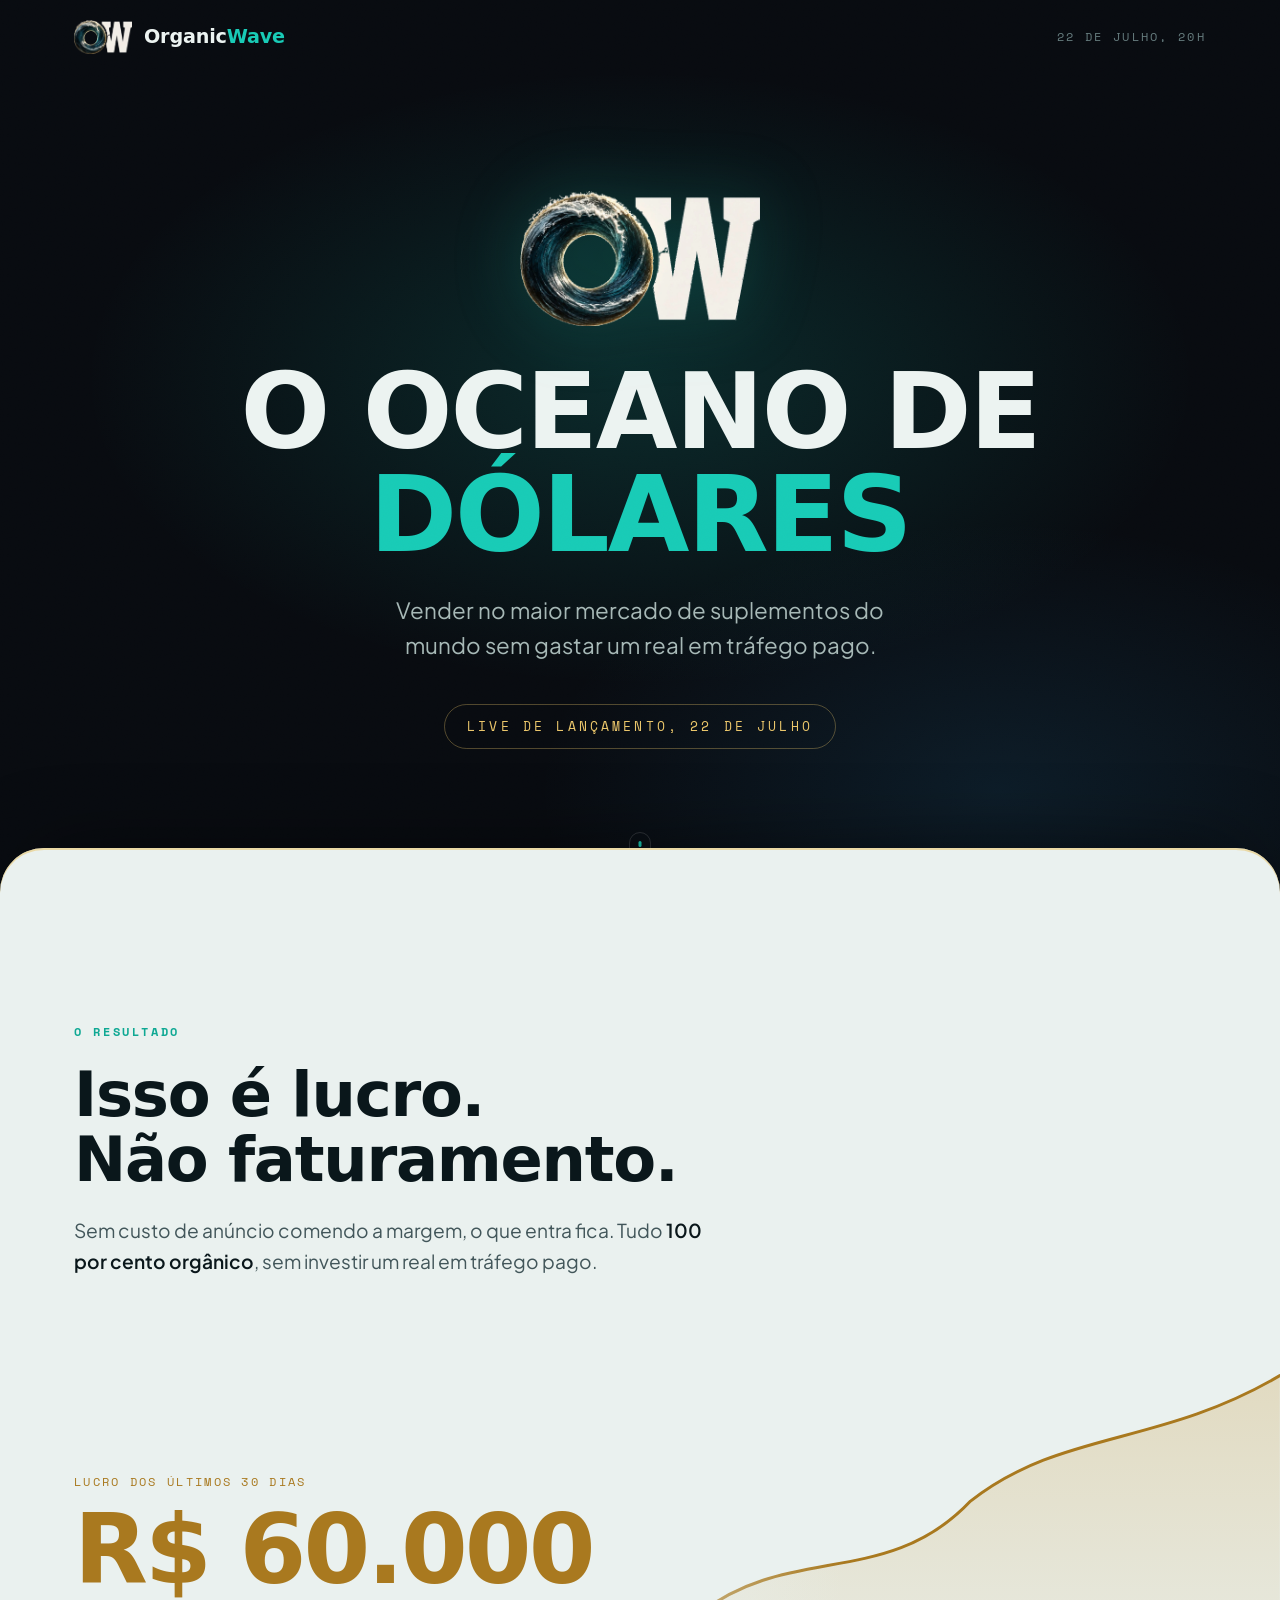
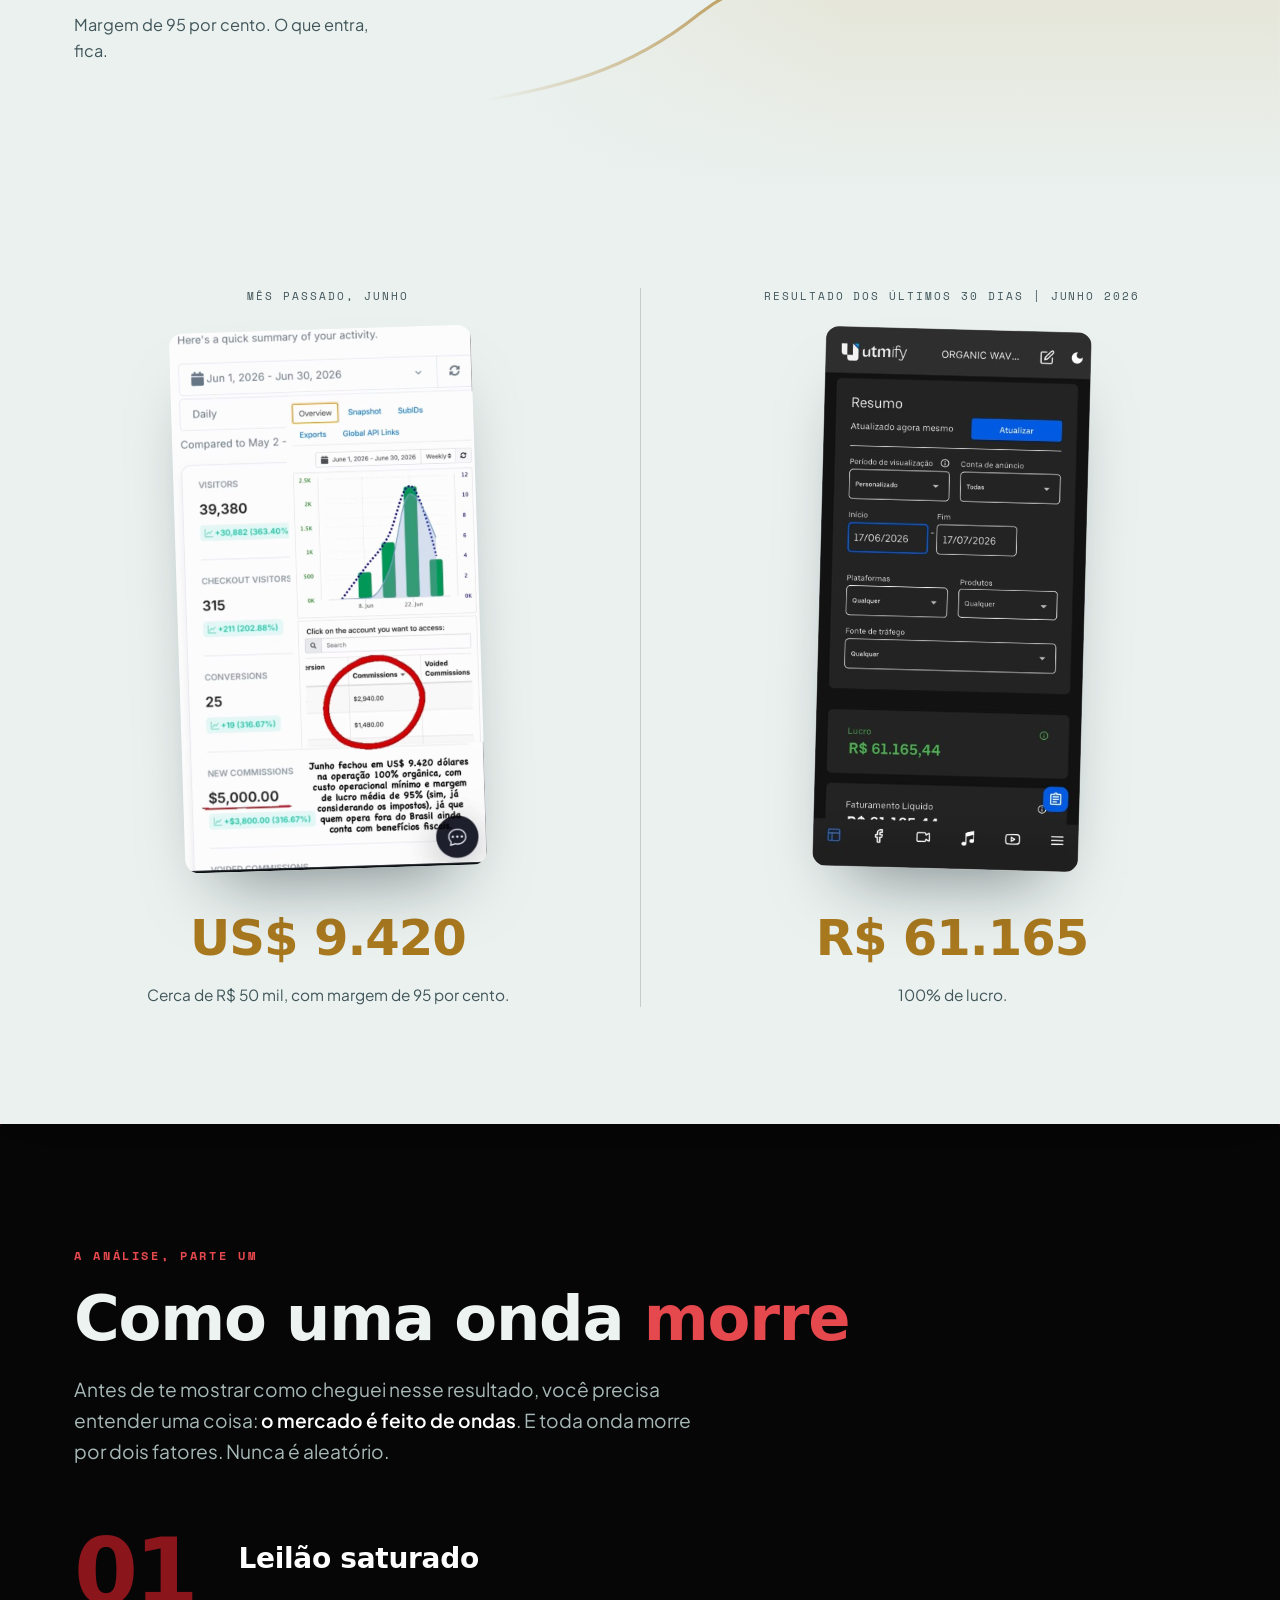
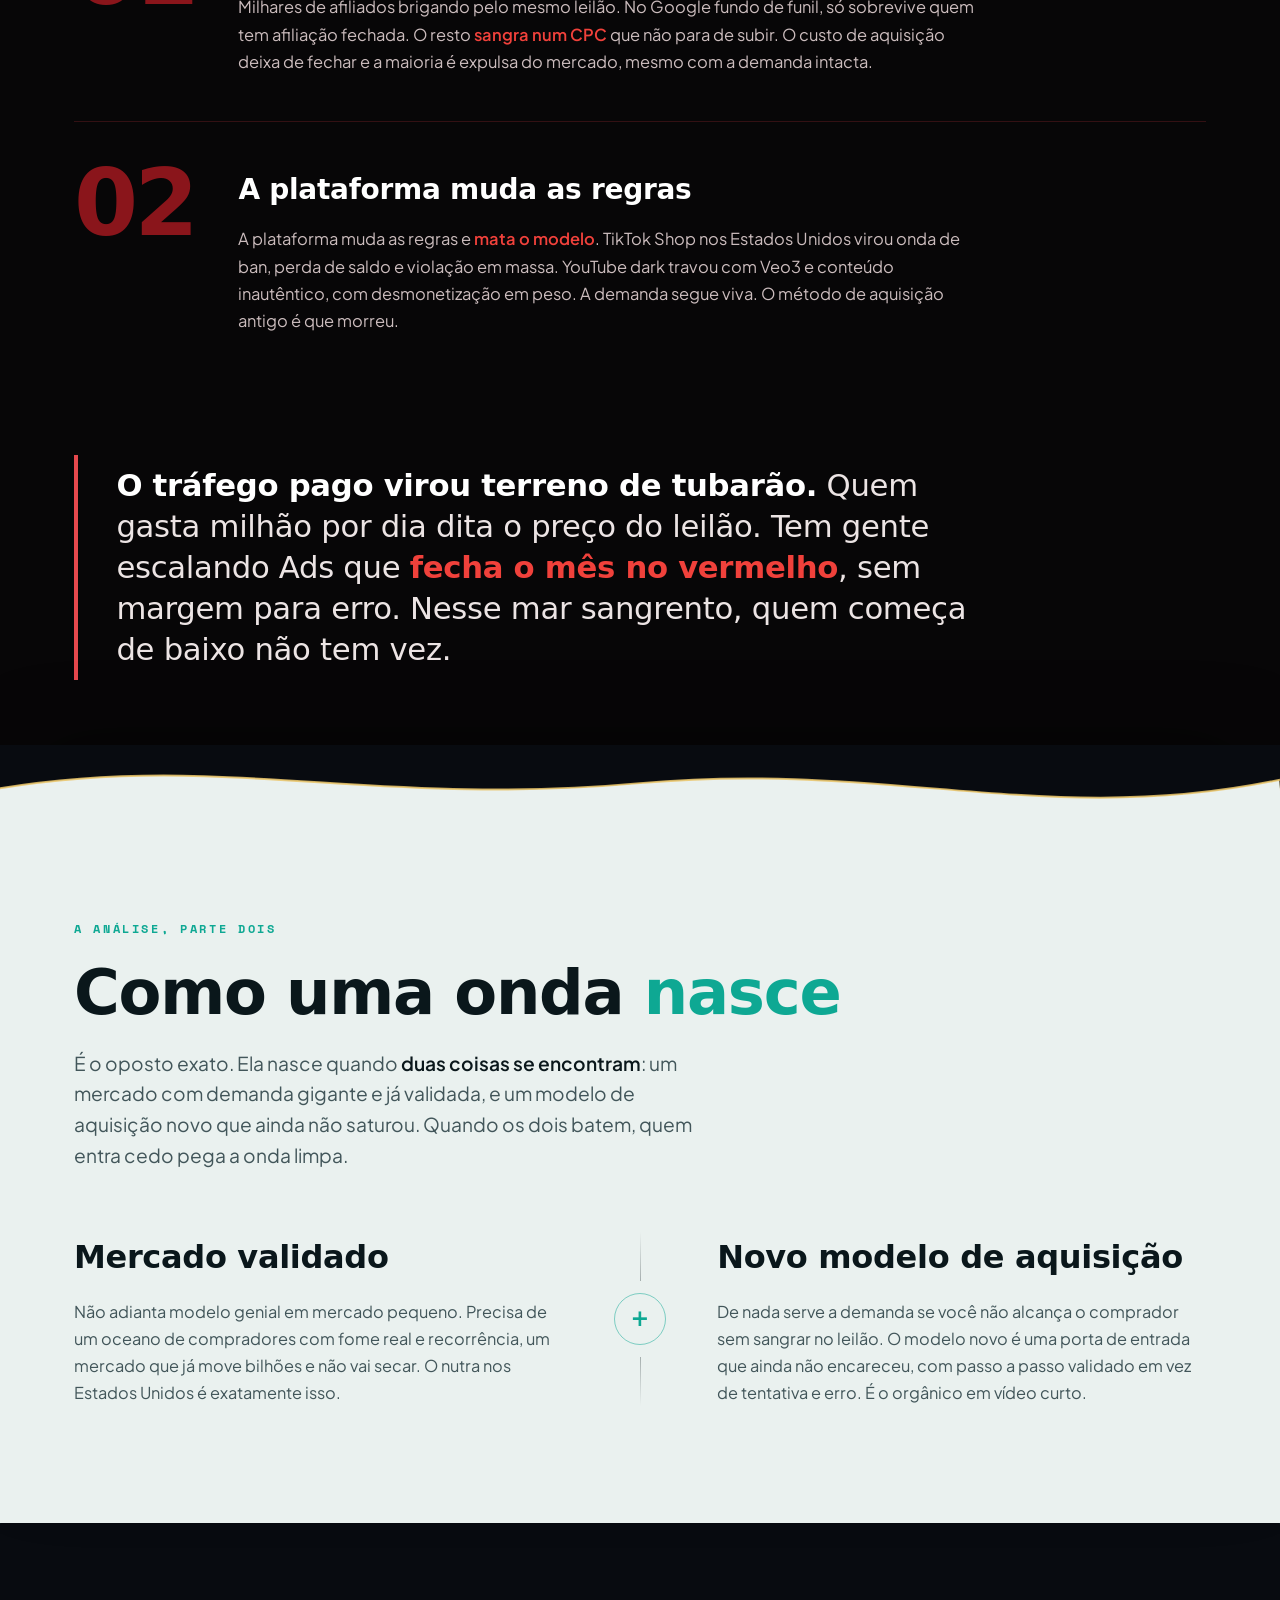
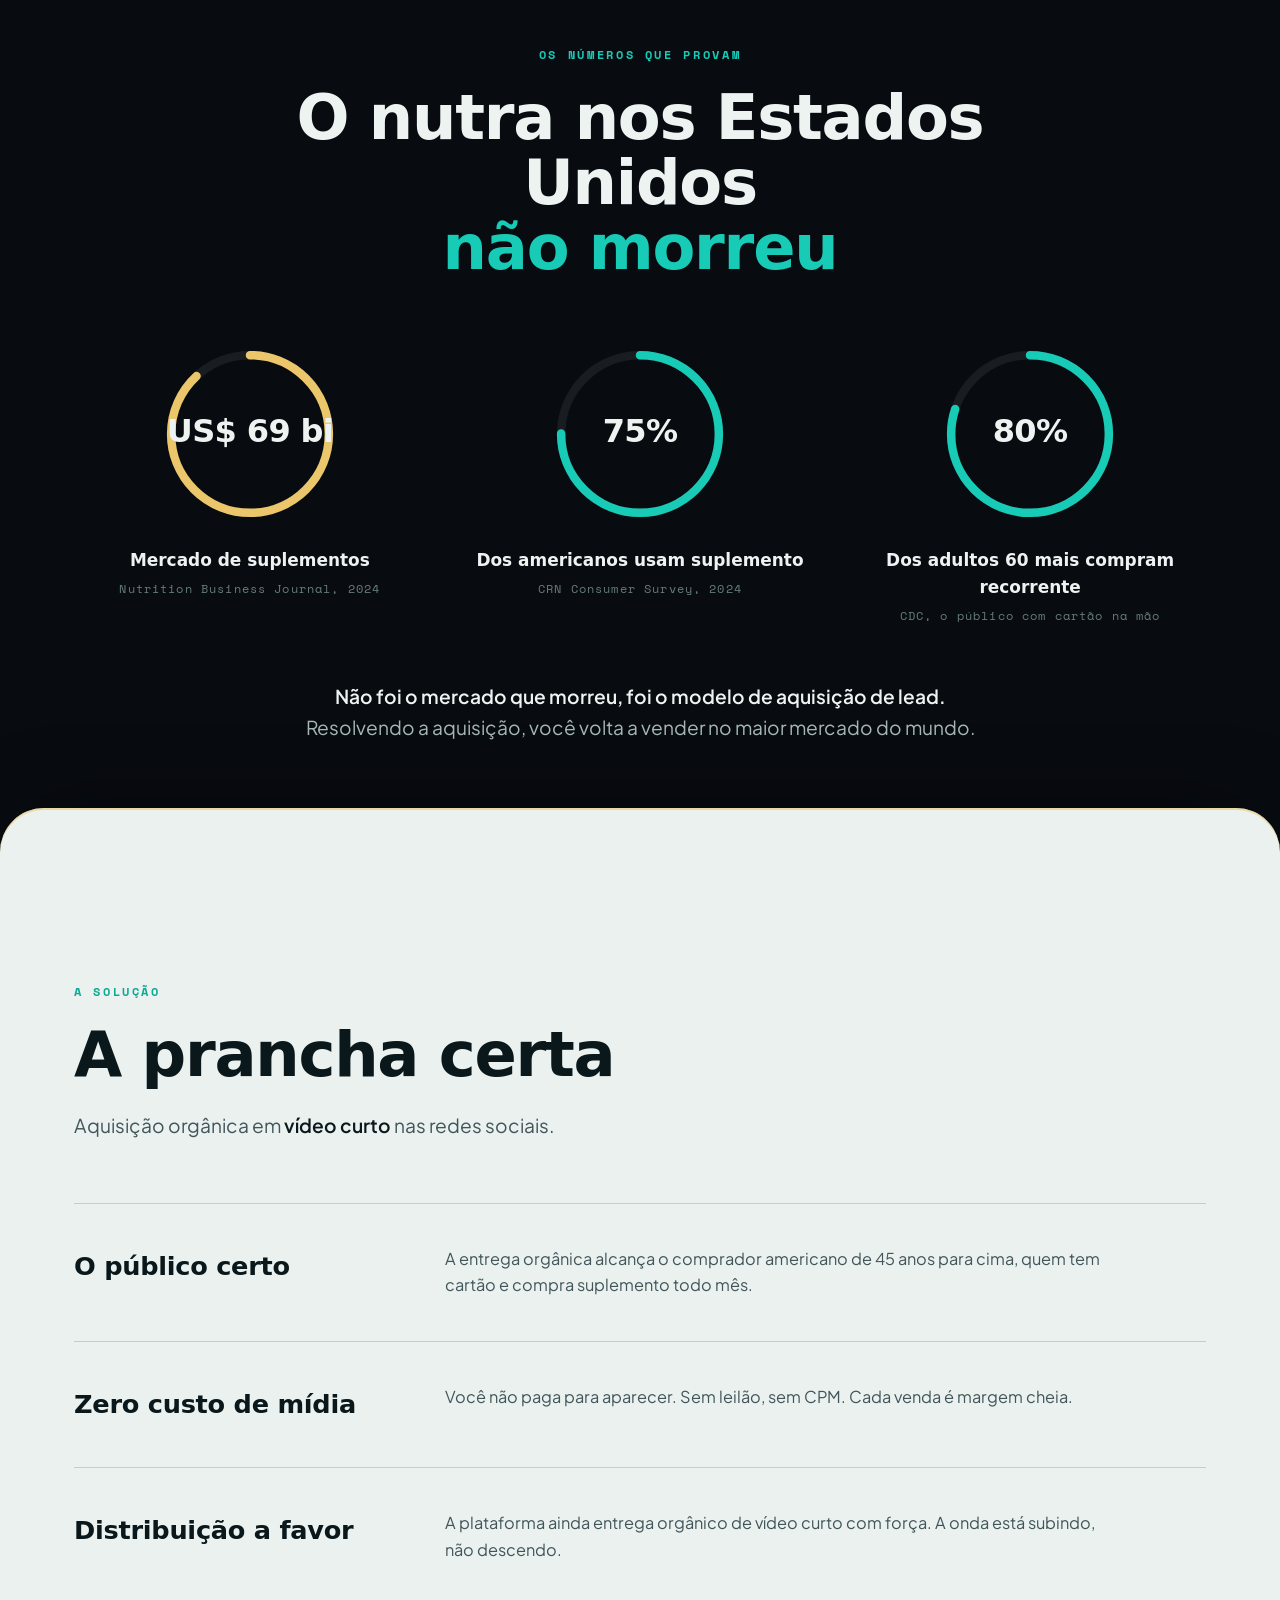
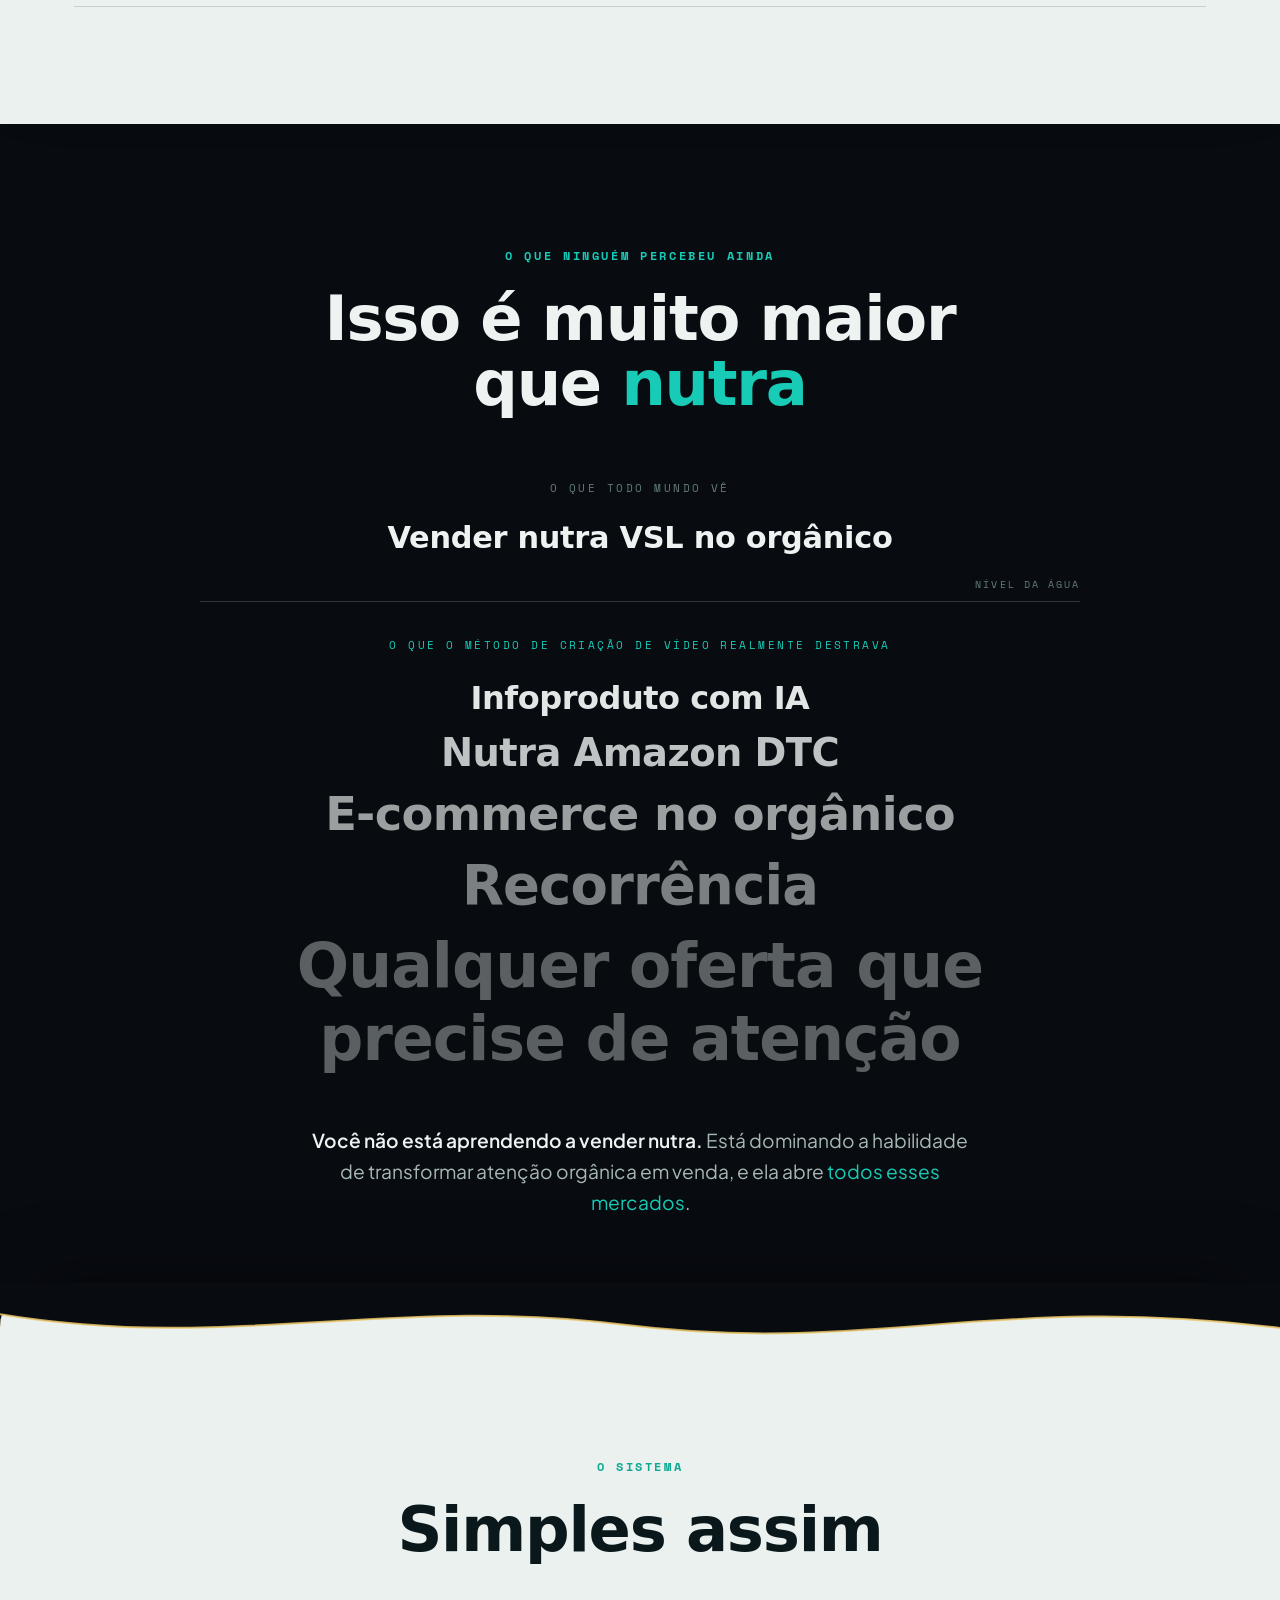
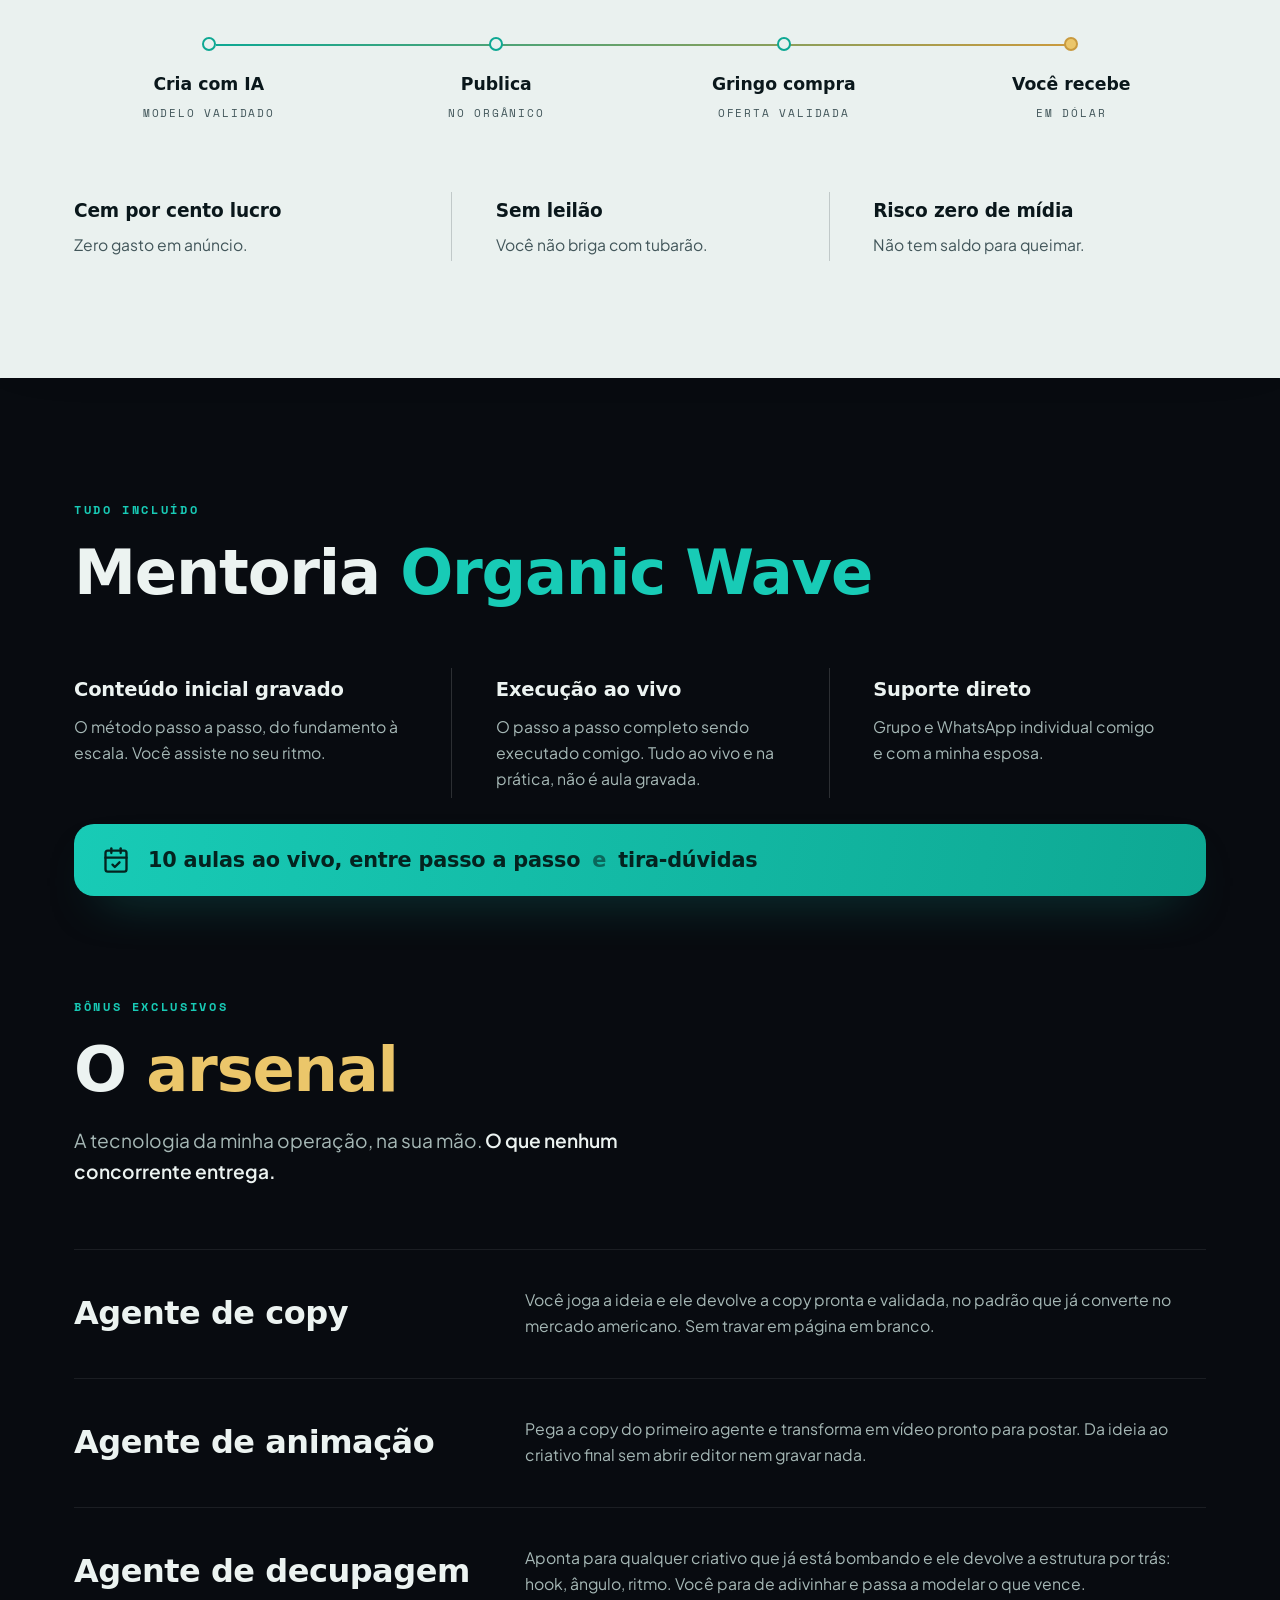
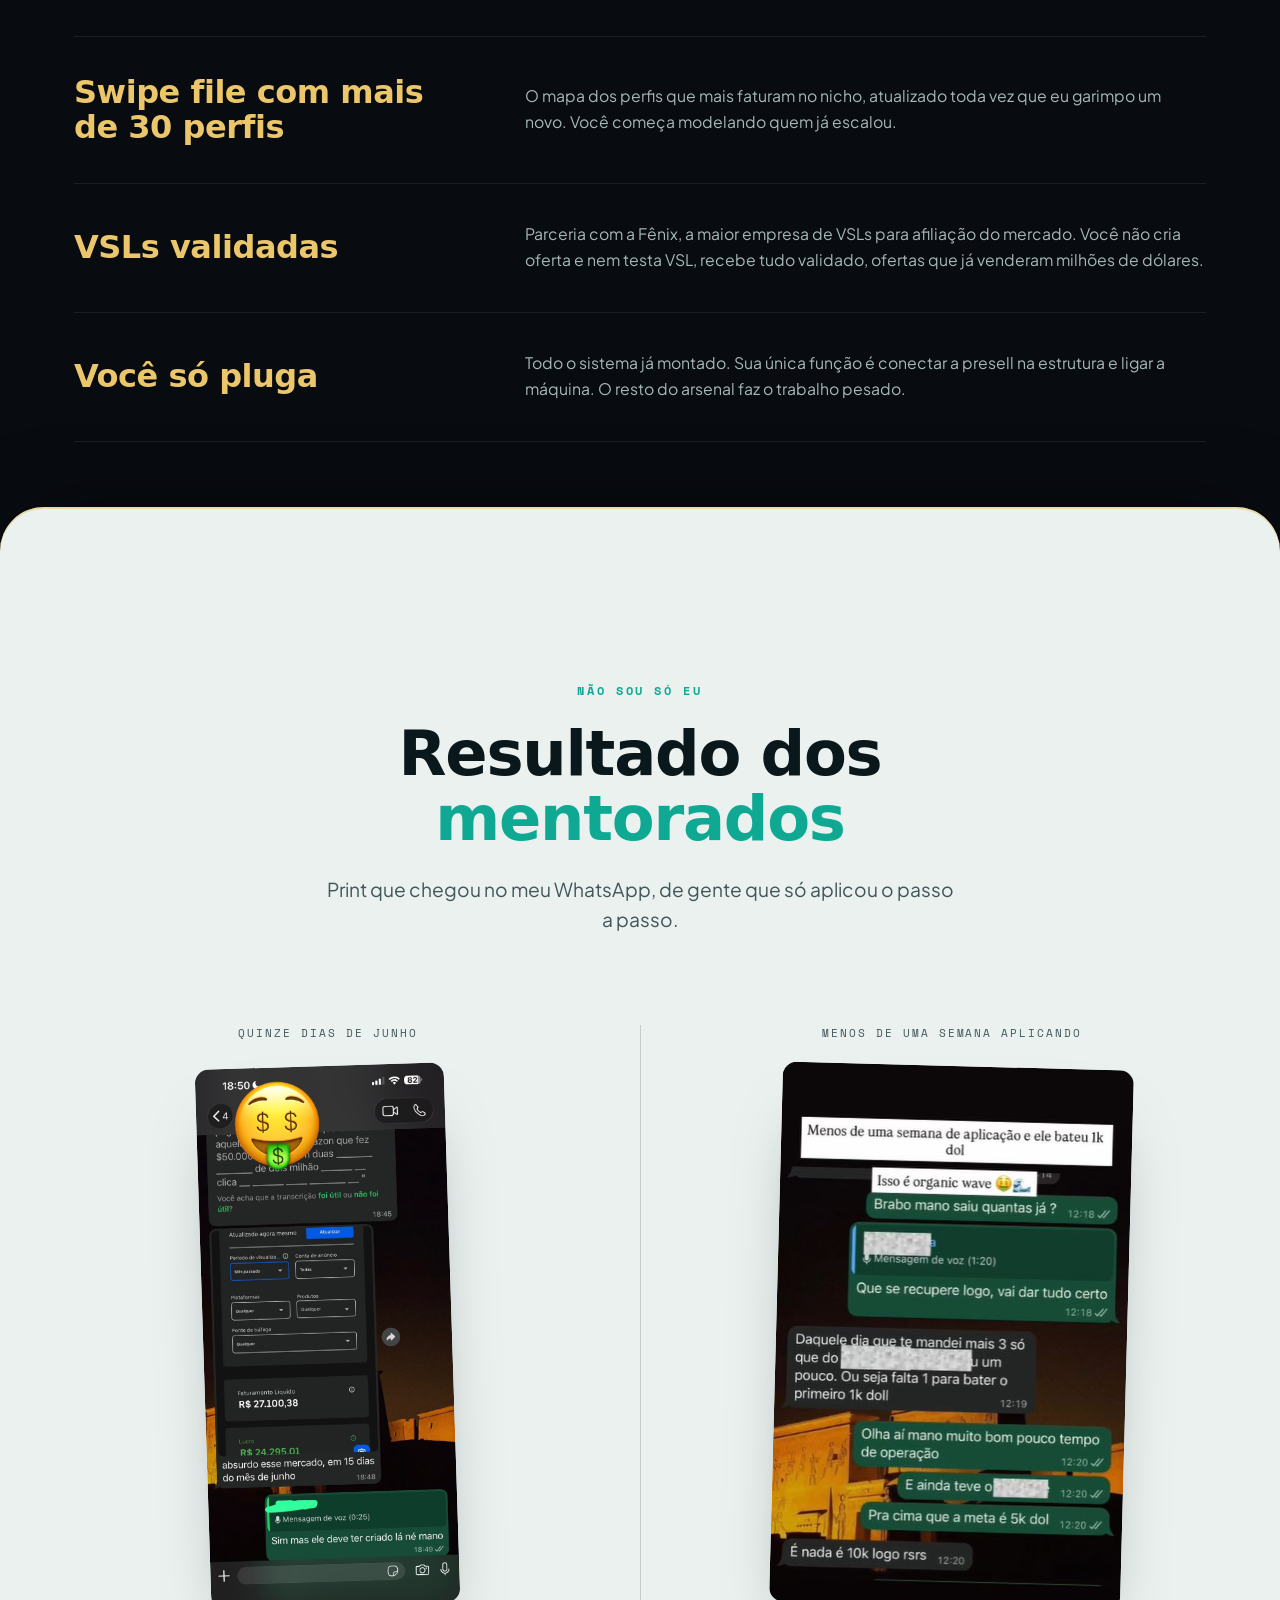
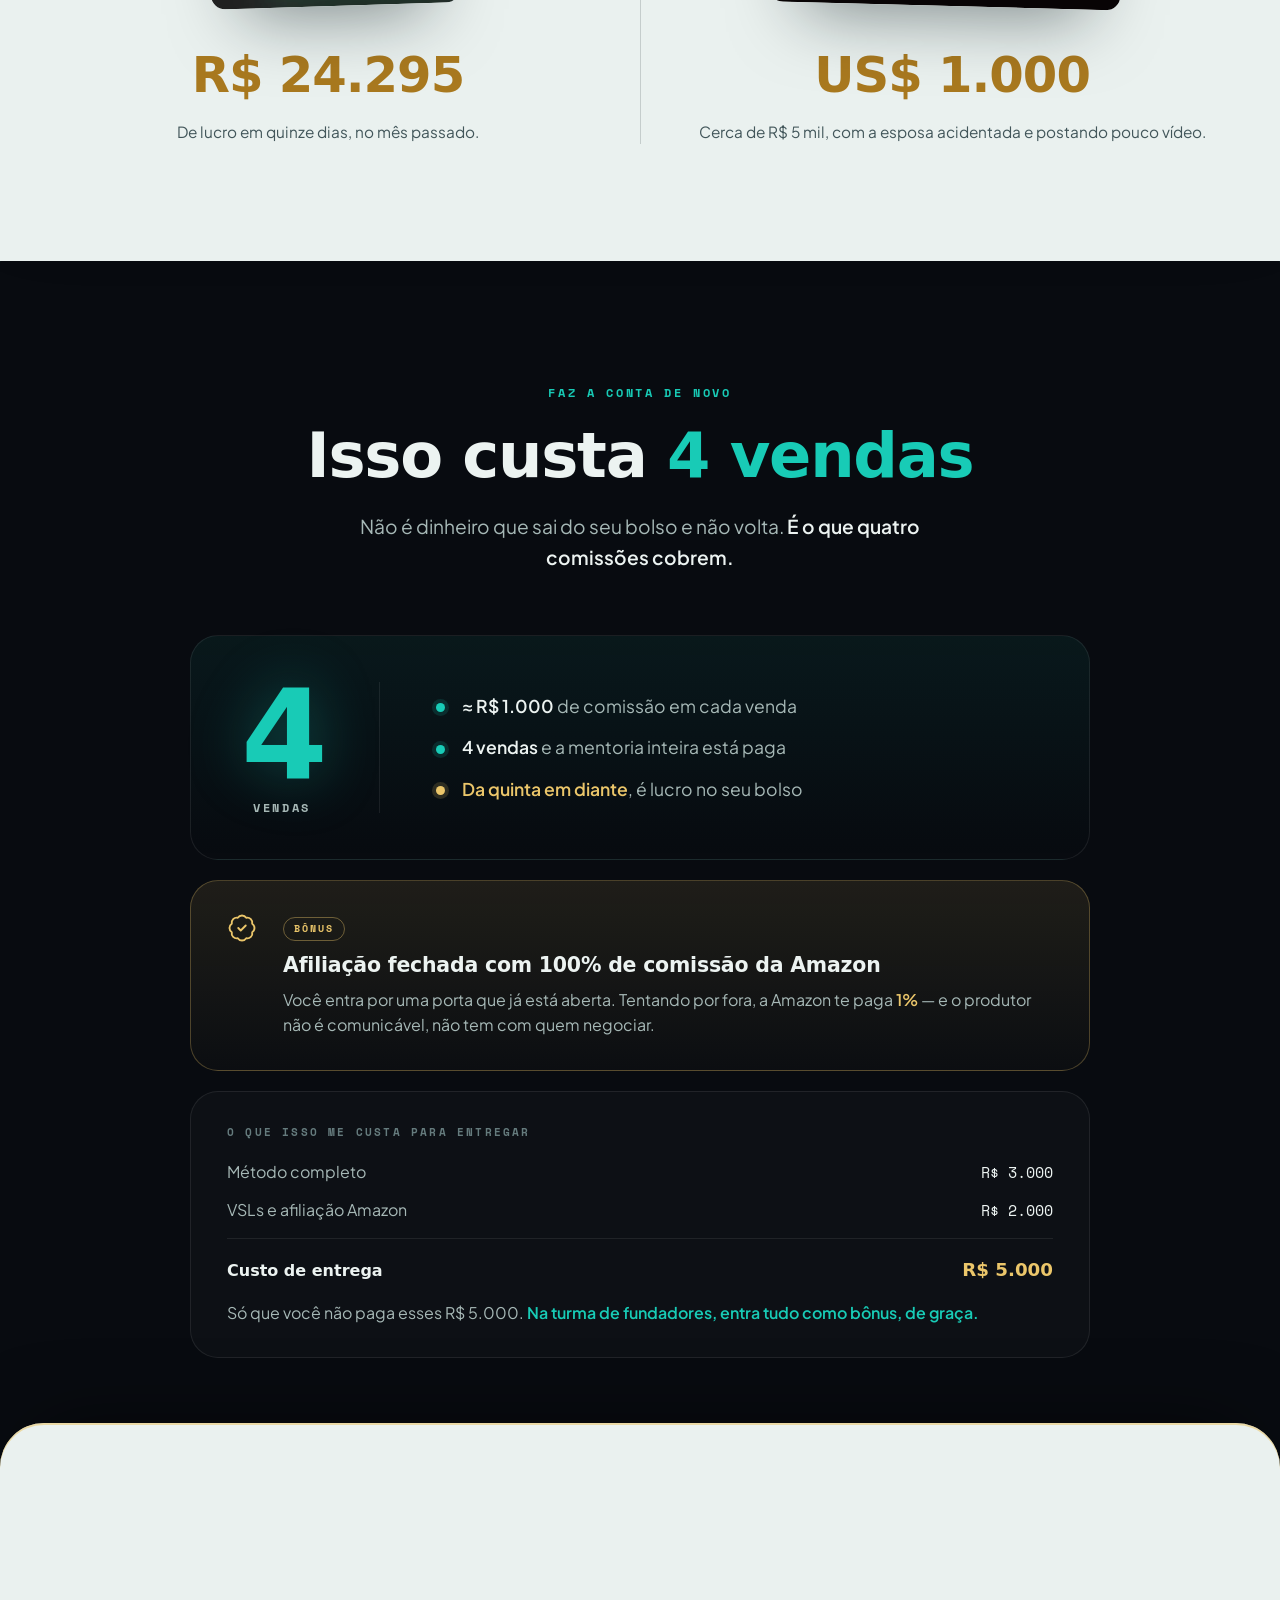
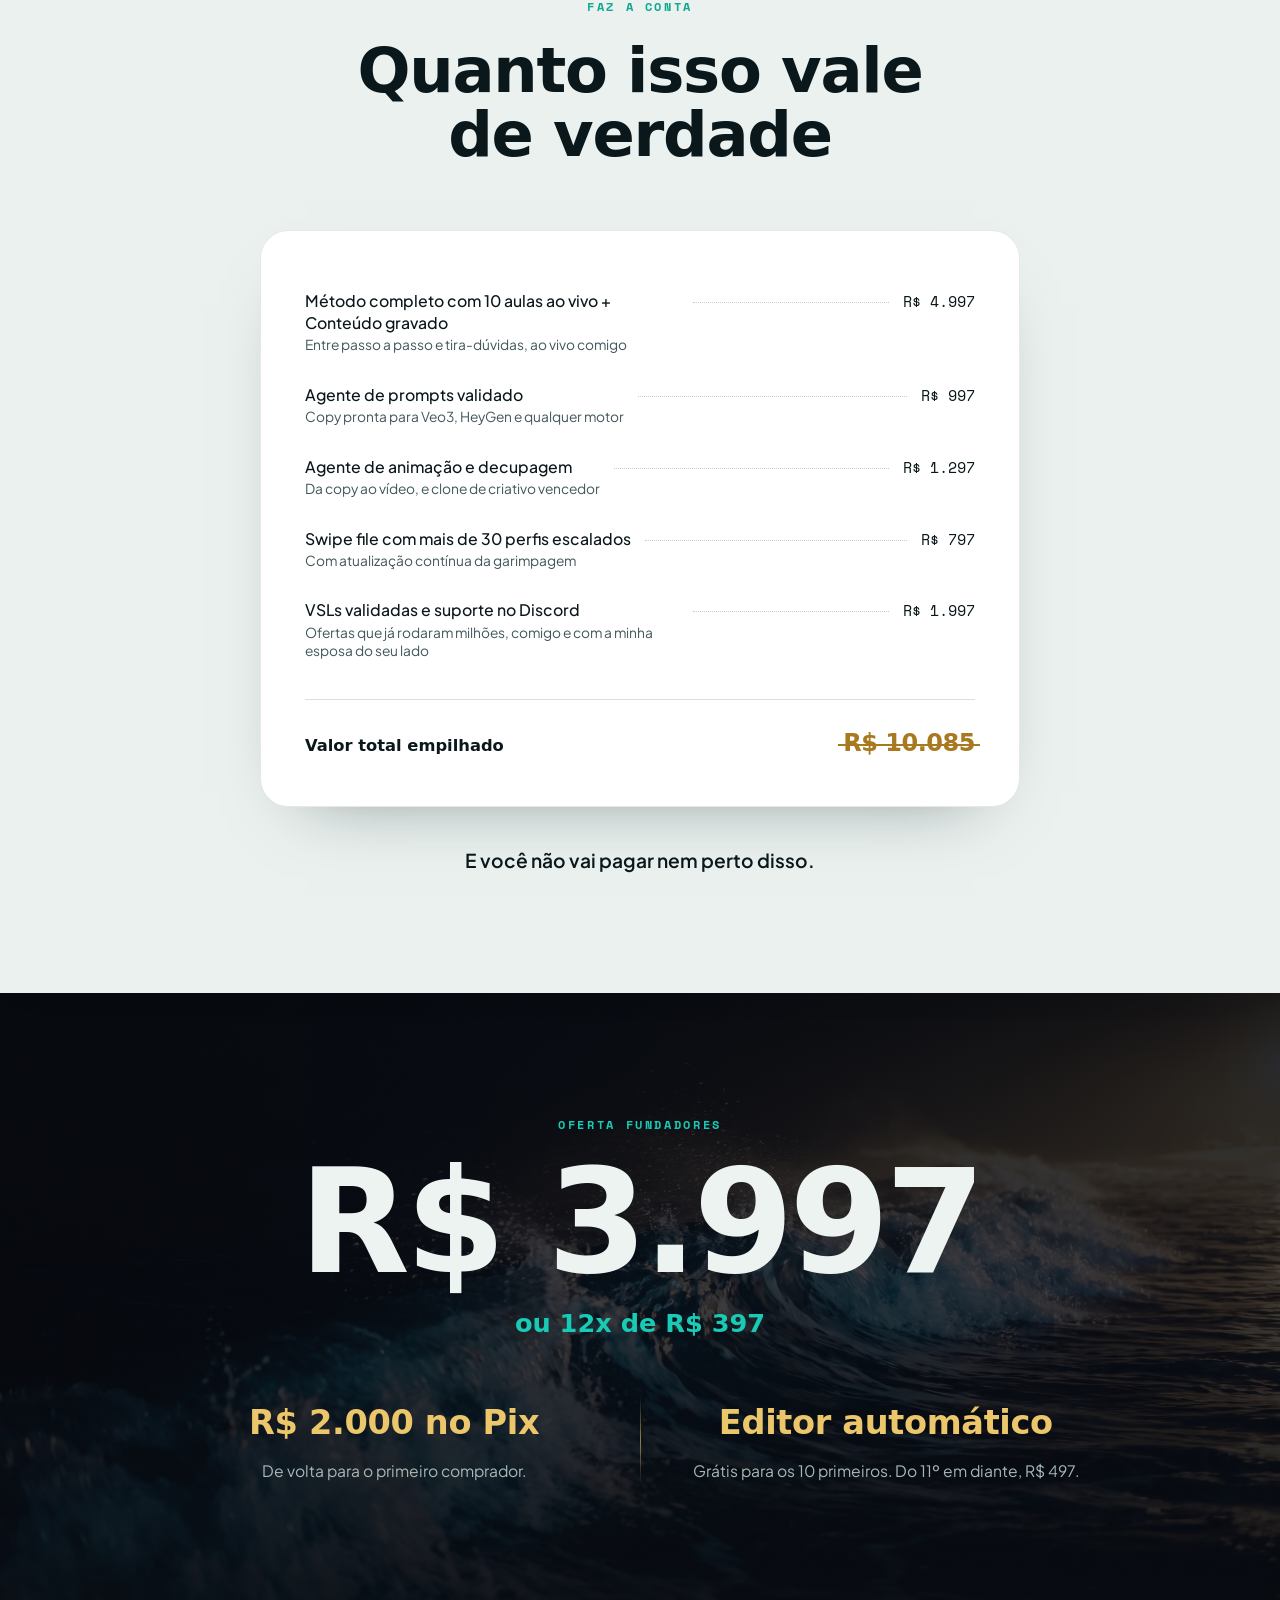
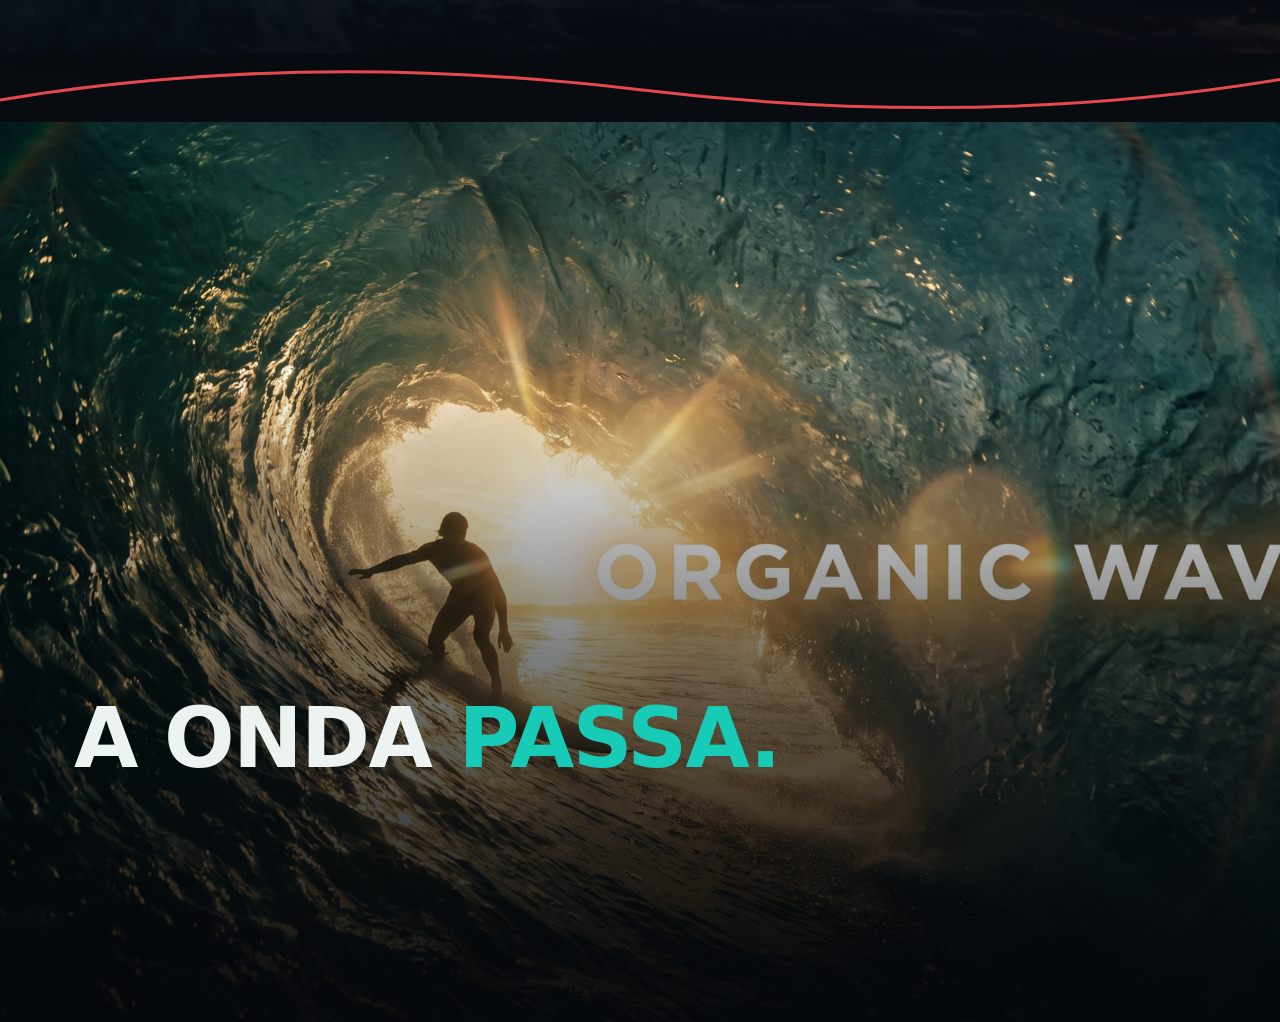
==== apresentacao/index.html @ 7ba69fa0 "Deck OW: mentorados sobe pra antes da ancoragem (prova antes do preco) Move a secao "Resultado dos m" ====
<!DOCTYPE html>
<html lang="pt-BR">
<head>
<meta charset="UTF-8">
<meta name="viewport" content="width=device-width, initial-scale=1.0">
<title>Organic Wave | Live de Lançamento</title>
<meta name="description" content="O oceano de dólares sem tráfego pago. Aquisição 100 por cento orgânica no maior mercado de suplementos do mundo.">
<link rel="icon" type="image/png" href="img/favicon.png">

<link rel="preconnect" href="https://fonts.googleapis.com">
<link rel="preconnect" href="https://fonts.gstatic.com" crossorigin>
<link rel="preconnect" href="https://api.fontshare.com">
<link href="https://api.fontshare.com/v2/css?f[]=clash-display@600,700&display=swap" rel="stylesheet">
<link href="https://fonts.googleapis.com/css2?family=Plus+Jakarta+Sans:wght@400;500;600;700&family=Space+Mono:wght@400;700&display=swap" rel="stylesheet">

<style>
:root{
  --bg:#080B10;
  --bg-2:#0B1017;
  --surface:#101A22;
  --surface-2:#16222C;

  --light:#EAF1EF;
  --light-2:#FFFFFF;
  --light-ink:#0A171B;
  --light-ink-2:#42565A;

  --aqua:#18CBB6;
  --aqua-2:#0EA893;
  --aqua-soft:rgba(24,203,182,.14);

  --ocean:#2E9AD6;
  --ocean-deep:#134E73;

  --gold:#EBC66A;
  --gold-2:#C99A3E;
  --gold-deep:#A9791F;

  --ink:#ECF3F1;
  --ink-dim:#A6B8B6;
  --ink-mut:#657B7D;

  --line:rgba(255,255,255,.08);
  --line-2:rgba(255,255,255,.15);

  --r-sm:12px;
  --r:20px;
  --r-lg:28px;
  --pill:999px;

  --font-display:"Clash Display","Space Grotesk",system-ui,sans-serif;
  --font-body:"Plus Jakarta Sans",system-ui,sans-serif;
  --font-mono:"Space Mono",ui-monospace,monospace;

  --wrap:1180px;
  --ease:cubic-bezier(.22,.61,.36,1);
  --ease-expo:cubic-bezier(.16,1,.3,1);
}

*,*::before,*::after{box-sizing:border-box;margin:0;padding:0}
html{scroll-behavior:smooth;-webkit-text-size-adjust:100%}
body{
  font-family:var(--font-body);
  background:var(--bg);
  color:var(--ink);
  line-height:1.6;
  overflow-x:hidden;
  -webkit-font-smoothing:antialiased;
}
img,video{display:block;max-width:100%}
::selection{background:var(--aqua);color:#04231F}

.wrap{width:100%;max-width:var(--wrap);margin:0 auto;padding:0 24px}

/* progresso + grão ---------------------------------------------------------- */
.scroll-progress{position:fixed;top:0;left:0;right:0;height:2px;z-index:150;background:transparent}
.scroll-progress span{display:block;height:100%;width:100%;transform:scaleX(0);transform-origin:0 50%;
  background:linear-gradient(90deg,var(--ocean),var(--aqua))}
.grain{position:fixed;inset:0;z-index:140;pointer-events:none;opacity:.045;mix-blend-mode:overlay;
  background-image:url("data:image/svg+xml,%3Csvg xmlns='http://www.w3.org/2000/svg' width='140' height='140'%3E%3Cfilter id='n'%3E%3CfeTurbulence type='fractalNoise' baseFrequency='.85' numOctaves='3'/%3E%3C/filter%3E%3Crect width='100%25' height='100%25' filter='url(%23n)'/%3E%3C/svg%3E")}

/* navegação ----------------------------------------------------------------- */
.nav{position:fixed;top:0;left:0;right:0;z-index:120;padding:20px 0;transition:padding .4s var(--ease)}
.nav-inner{width:100%;max-width:var(--wrap);margin:0 auto;padding:0 24px;
  display:flex;align-items:center;justify-content:space-between;transition:all .4s var(--ease)}
.nav.scrolled{padding:12px 0}
.nav.scrolled .nav-inner{
  max-width:1080px;background:rgba(10,16,22,.72);backdrop-filter:blur(18px) saturate(1.4);
  border:1px solid var(--line);border-radius:var(--pill);padding:10px 20px;
  box-shadow:0 14px 40px -18px rgba(0,0,0,.7);
}
.brand{display:flex;align-items:center;gap:12px}
.brand img{width:58px;height:auto}
.brand-name{font-family:var(--font-display);font-weight:700;font-size:1.2rem;letter-spacing:-.01em}
.brand-name span{color:var(--aqua)}
.nav-date{font-family:var(--font-mono);font-size:.72rem;letter-spacing:.2em;color:var(--ink-mut);text-transform:uppercase}

/* tipografia de seção ------------------------------------------------------- */
.section{position:relative;padding:clamp(96px,13vh,160px) 0}
.kicker{display:inline-block;font-family:var(--font-mono);font-size:12px;font-weight:700;
  letter-spacing:.22em;text-transform:uppercase;color:var(--aqua);margin-bottom:22px}
.light .kicker{color:var(--aqua-2)}
.sec-head{max-width:820px;margin-bottom:62px}
.sec-head.center{margin-left:auto;margin-right:auto;text-align:center}
.sec-title{font-family:var(--font-display);font-weight:600;line-height:1.04;letter-spacing:-.02em;
  font-size:clamp(2.2rem,5.4vw,3.9rem);color:var(--ink)}
.light .sec-title{color:var(--light-ink)}
.accent{color:var(--aqua)}
.light .accent{color:var(--aqua-2)}
.accent-gold{color:var(--gold)}
.light .accent-gold{color:var(--gold-deep)}
.sec-lead{margin-top:22px;font-size:clamp(1.02rem,1.6vw,1.2rem);color:var(--ink-dim);max-width:640px}
.sec-head.center .sec-lead{margin-left:auto;margin-right:auto}
.light .sec-lead{color:var(--light-ink-2)}
.sec-lead b{color:var(--ink);font-weight:600}
.light .sec-lead b{color:var(--light-ink)}

/* seções claras + transições ------------------------------------------------ */
.light{background:var(--light);color:var(--light-ink)}
.light.section{
  margin-top:-52px;padding-top:calc(clamp(96px,13vh,160px) + 52px);
  border-radius:44px 44px 0 0;
  box-shadow:0 -30px 80px -40px rgba(0,0,0,.6), inset 0 2px 0 rgba(235,198,106,.55);
  position:relative;z-index:6;
}
.dark-after{position:relative;z-index:5;margin-top:-44px;padding-top:calc(clamp(96px,13vh,160px) + 44px);
  border-radius:44px 44px 0 0;background:var(--bg);
  box-shadow:0 -30px 80px -40px rgba(0,0,0,.75), inset 0 2px 0 rgba(24,203,182,.4)}
.sect-shape{position:absolute;top:0;left:0;width:100%;line-height:0;z-index:4;pointer-events:none}
.sect-shape svg{display:block;width:100%;height:clamp(48px,6.5vw,94px)}
.sect-shape .edge{fill:none;stroke:var(--gold);stroke-width:2;vector-effect:non-scaling-stroke;opacity:.85}

/* capa ---------------------------------------------------------------------- */
.hero{position:relative;min-height:100svh;display:flex;align-items:center;justify-content:center;
  text-align:center;overflow:hidden;padding:120px 0 80px}
.hero-bg{position:absolute;inset:0;z-index:0;
  background:
    radial-gradient(ellipse 70% 55% at 50% 42%, rgba(24,203,182,.16), transparent 62%),
    radial-gradient(ellipse 60% 50% at 78% 88%, rgba(46,154,214,.12), transparent 60%),
    var(--bg)}
.hero-inner{position:relative;z-index:2;display:flex;flex-direction:column;align-items:center}
.hero-mark{width:min(240px,46vw);margin-bottom:34px;
  filter:drop-shadow(0 0 34px rgba(24,203,182,.2))}
.hero-word{font-family:var(--font-display);font-weight:700;
  font-size:clamp(2.9rem,9vw,6.6rem);line-height:.98;letter-spacing:-.02em;
  text-transform:uppercase}
.hero-word em{font-style:normal;color:var(--aqua)}
.hero-tag{margin-top:26px;font-size:clamp(1.05rem,2vw,1.4rem);color:var(--ink-dim);max-width:34ch}
.hero-date{margin-top:40px;display:inline-flex;align-items:center;gap:12px;
  font-family:var(--font-mono);font-size:.82rem;letter-spacing:.24em;text-transform:uppercase;
  color:var(--gold);border:1px solid rgba(235,198,106,.32);border-radius:var(--pill);padding:11px 22px}
.hero-cue{position:absolute;left:50%;bottom:34px;transform:translateX(-50%);z-index:2;
  width:22px;height:34px;border:1.5px solid var(--line-2);border-radius:var(--pill)}
.hero-cue::after{content:"";position:absolute;left:50%;top:8px;width:3px;height:6px;border-radius:2px;
  background:var(--aqua);transform:translateX(-50%);animation:cue 1.9s var(--ease) infinite}
@keyframes cue{0%{opacity:0;transform:translate(-50%,0)}35%{opacity:1}100%{opacity:0;transform:translate(-50%,12px)}}

/* ícone utilitário ---------------------------------------------------------- */
.ic{width:30px;height:30px;color:var(--aqua);margin-bottom:20px;stroke-width:1.5}
.light .ic{color:var(--aqua-2)}

/* prova de resultado: gráfico full-bleed como estrela ----------------------- */
.proof-stage{position:relative;margin-top:10px;min-height:clamp(300px,40vw,460px)}
/* curva ancorada à direita: some atrás do número em vez de cruzá-lo */
.proof-chart{position:absolute;top:0;right:0;bottom:0;width:66%;height:100%}
.pw-line{stroke-dasharray:1400;stroke-dashoffset:1400;transition:stroke-dashoffset 1.9s var(--ease-expo)}
.on .pw-line{stroke-dashoffset:0}
.pw-area{opacity:0;transition:opacity 1s ease .5s}
.on .pw-area{opacity:1}
.proof-overlay{position:absolute;inset:0;display:flex;align-items:center}
/* scrim na cor da seção (bleed de fundo, não caixa): limpa a zona do número */
.proof-overlay::before{content:"";position:absolute;inset:0;pointer-events:none;
  background:linear-gradient(90deg,var(--light) 0%,var(--light) 38%,transparent 66%)}
.proof-overlay .wrap{position:relative;width:100%}
.proof-tag{font-family:var(--font-mono);font-size:.72rem;letter-spacing:.2em;text-transform:uppercase;
  color:var(--gold-deep);margin-bottom:16px}
.proof-big{font-family:var(--font-display);font-weight:700;line-height:.9;letter-spacing:-.03em;
  font-size:clamp(3.2rem,8vw,6rem);white-space:nowrap;font-variant-numeric:tabular-nums;
  color:var(--gold-deep)}
.proof-note{margin-top:18px;color:var(--light-ink-2);font-size:1.02rem;max-width:26ch}

/* evidências: prints soltas na mesa, filete entre elas ---------------------- */
.evidence{display:grid;grid-template-columns:1fr auto 1fr;gap:clamp(26px,4.5vw,72px);
  align-items:start;margin-top:clamp(50px,7vw,90px)}
.evi{text-align:center}
.evi-lbl{font-family:var(--font-mono);font-size:.68rem;letter-spacing:.18em;text-transform:uppercase;
  color:var(--light-ink-2);margin-bottom:24px}
.evi img{max-height:540px;width:auto;max-width:100%;margin:0 auto;border-radius:14px;cursor:zoom-in;
  transform:rotate(-1.8deg);
  box-shadow:0 40px 70px -34px rgba(10,23,27,.5);
  transition:transform .4s var(--ease-expo),box-shadow .4s var(--ease)}
.evi:last-of-type img{transform:rotate(1.5deg)}
.evi img:hover{transform:rotate(0) scale(1.03);box-shadow:0 54px 90px -34px rgba(10,23,27,.6)}
.evi-val{font-family:var(--font-display);font-weight:700;letter-spacing:-.02em;
  font-size:clamp(2rem,4.2vw,3.1rem);color:var(--gold-deep);margin-top:30px;
  font-variant-numeric:tabular-nums}
.evi-sub{color:var(--light-ink-2);font-size:.96rem;margin-top:4px}
.evi-sep{width:1px;align-self:stretch;background:rgba(10,23,27,.16)}

/* estatísticas em arco ------------------------------------------------------ */
.stats{display:grid;grid-template-columns:repeat(3,1fr);gap:clamp(22px,3vw,44px)}
.stat{text-align:center}
.arc{width:clamp(140px,15vw,182px);height:clamp(140px,15vw,182px);margin:0 auto 22px;display:block}
.arc-track{fill:none;stroke:rgba(255,255,255,.07);stroke-width:7}
.light .arc-track{stroke:rgba(10,23,27,.09)}
.arc-fill{fill:none;stroke:var(--aqua);stroke-width:7;stroke-linecap:round;
  transform:rotate(-90deg);transform-origin:50% 50%;
  stroke-dasharray:408;stroke-dashoffset:408;transition:stroke-dashoffset 1.7s var(--ease-expo)}
.arc-gold .arc-fill{stroke:var(--gold)}
.light .arc-gold .arc-fill{stroke:var(--gold-2)}
.arc-num{font-family:var(--font-display);font-weight:700;font-size:1.65rem;letter-spacing:-.02em;
  fill:var(--ink);font-variant-numeric:tabular-nums}
.light .arc-num{fill:var(--light-ink)}
.stat-lbl{font-family:var(--font-display);font-weight:600;font-size:1.06rem;color:var(--ink);margin-bottom:6px}
.light .stat-lbl{color:var(--light-ink)}
.stat-src{font-family:var(--font-mono);font-size:.72rem;letter-spacing:.1em;color:var(--ink-mut)}
.light .stat-src{color:var(--light-ink-2)}

/* prancha: pauta editorial, filete no lugar de caixa ------------------------ */
.board{border-top:1px solid rgba(10,23,27,.16)}
.board-row{display:grid;grid-template-columns:minmax(220px,320px) 1fr;gap:clamp(18px,4vw,72px);
  align-items:start;padding:clamp(26px,3.6vw,42px) 0;border-bottom:1px solid rgba(10,23,27,.16)}
.board-title{font-family:var(--font-display);font-weight:600;letter-spacing:-.01em;
  font-size:clamp(1.25rem,2.2vw,1.6rem);color:var(--light-ink)}
.board-text{color:var(--light-ink-2);font-size:1.02rem;line-height:1.64;max-width:56ch}

/* colisão (nasce): duas forças, um encontro --------------------------------- */
.collide{display:grid;grid-template-columns:1fr auto 1fr;gap:clamp(26px,4vw,64px);align-items:stretch}
.collide-title{font-family:var(--font-display);font-weight:600;letter-spacing:-.01em;
  font-size:clamp(1.4rem,2.6vw,2rem);color:var(--light-ink);margin-bottom:14px}
.collide-text{color:var(--light-ink-2);font-size:1.02rem;line-height:1.66;max-width:46ch}
.collide-core{display:flex;flex-direction:column;align-items:center;gap:12px}
.collide-core::before,.collide-core::after{content:"";flex:1;width:1px;
  background:linear-gradient(180deg,transparent,rgba(10,23,27,.3))}
.collide-core::after{background:linear-gradient(180deg,rgba(10,23,27,.3),transparent)}
.collide-core span{font-family:var(--font-display);font-weight:600;font-size:1.4rem;color:var(--aqua-2);
  width:52px;height:52px;flex:none;border:1px solid rgba(14,168,147,.5);border-radius:50%;
  display:flex;align-items:center;justify-content:center}

/* maré (fluxo): uma linha, quatro momentos ---------------------------------- */
.tide{position:relative;display:grid;grid-template-columns:repeat(4,1fr);gap:18px;padding-top:6px}
.tide::before{content:"";position:absolute;top:19px;left:calc(100%/8);right:calc(100%/8);height:2px;
  background:linear-gradient(90deg,var(--aqua-2),var(--gold-2))}
.tide-step{text-align:center;position:relative}
.tide-node{display:block;width:14px;height:14px;margin:6px auto 20px;border-radius:50%;
  background:var(--light);border:2.5px solid var(--aqua-2);position:relative;z-index:1}
.tide-step:last-child .tide-node{border-color:var(--gold-2);background:var(--gold)}
.tide-t{font-family:var(--font-display);font-weight:600;font-size:1.08rem;color:var(--light-ink)}
.tide-s{font-family:var(--font-mono);font-size:.7rem;letter-spacing:.16em;text-transform:uppercase;
  color:var(--light-ink-2);margin-top:6px}

/* tenets: três afirmações divididas por filete ------------------------------ */
.tenets{display:grid;grid-template-columns:repeat(3,1fr)}
.tenet{padding:4px clamp(24px,3.4vw,44px);border-left:1px solid rgba(10,23,27,.18)}
.tenet:first-child{border-left:0;padding-left:0}
.tenet-t{font-family:var(--font-display);font-weight:600;font-size:1.16rem;letter-spacing:-.01em;
  color:var(--light-ink);margin-bottom:6px}
.tenet-s{color:var(--light-ink-2);font-size:.98rem}

/* pilares da mentoria: colunas tipográficas --------------------------------- */
.pillars{display:grid;grid-template-columns:repeat(3,1fr)}
.pillar{padding:6px clamp(24px,3.4vw,46px);border-left:1px solid var(--line-2)}
.pillar:first-child{border-left:0;padding-left:0}
.pillar-t{font-family:var(--font-display);font-weight:600;font-size:1.22rem;letter-spacing:-.01em;
  color:var(--ink);margin-bottom:10px}
.pillar-s{color:var(--ink-dim);font-size:.99rem;line-height:1.62}

/* arsenal: índice editorial, nome grande | descrição ------------------------ */
.arsenal{list-style:none;border-top:1px solid var(--line)}
.arsenal-item{display:grid;grid-template-columns:minmax(240px,400px) 1fr;gap:clamp(18px,4vw,80px);
  align-items:center;padding:clamp(24px,3.4vw,38px) 0;border-bottom:1px solid var(--line)}
.arsenal-name{font-family:var(--font-display);font-weight:600;letter-spacing:-.015em;line-height:1.1;
  font-size:clamp(1.35rem,2.6vw,2rem);color:var(--ink);transition:color .3s var(--ease)}
.arsenal-item:hover .arsenal-name{color:var(--aqua)}
.arsenal-gold .arsenal-name{color:var(--gold)}
.arsenal-gold:hover .arsenal-name{color:var(--gold-2)}
.arsenal-text{color:var(--ink-dim);font-size:.99rem;line-height:1.64;max-width:58ch}

/* iceberg tipográfico: afunda crescendo, sem chip nem painel ---------------- */
.berg{width:min(880px,100%);margin:0 auto;text-align:center}
.berg-lbl{font-family:var(--font-mono);font-size:.7rem;letter-spacing:.22em;text-transform:uppercase;
  color:var(--ink-mut);margin-bottom:18px}
.berg-tip{font-family:var(--font-display);font-weight:600;letter-spacing:-.01em;
  font-size:clamp(1.3rem,2.6vw,1.9rem);color:var(--ink)}
.berg-water{position:relative;height:1px;margin:38px 0 34px;background:rgba(255,255,255,.16)}
.berg-water span{position:absolute;right:0;top:-24px;font-family:var(--font-mono);font-size:.64rem;
  letter-spacing:.2em;text-transform:uppercase;color:var(--ink-mut)}
.berg-lbl-deep{color:var(--aqua);margin-bottom:26px}
.berg-deep{list-style:none}
.berg-deep li{font-family:var(--font-display);font-weight:600;letter-spacing:-.015em;
  line-height:1.18;color:var(--ink)}
.berg-deep li+li{margin-top:12px}
.berg-deep li:nth-child(1){font-size:clamp(1.35rem,2.8vw,2rem);opacity:.95}
.berg-deep li:nth-child(2){font-size:clamp(1.5rem,3.2vw,2.4rem);opacity:.8}
.berg-deep li:nth-child(3){font-size:clamp(1.7rem,3.8vw,2.9rem);opacity:.64}
.berg-deep li:nth-child(4){font-size:clamp(1.9rem,4.4vw,3.4rem);opacity:.5}
.berg-deep li:nth-child(5){font-size:clamp(2.05rem,5vw,3.85rem);opacity:.36}

/* ancoragem (ledger) -------------------------------------------------------- */
.ledger-box{width:min(760px,100%);margin:0 auto;
  background:var(--light-2);border:1px solid rgba(10,23,27,.10);border-radius:var(--r-lg);
  padding:clamp(28px,4vw,44px);box-shadow:0 30px 70px -46px rgba(10,23,27,.5)}
.ledger{list-style:none;display:flex;flex-direction:column}
.ledger li{display:flex;align-items:baseline;gap:14px;padding:14px 0}
.lg-name{color:var(--light-ink);font-size:.99rem;line-height:1.35;max-width:34ch;font-weight:500}
.lg-name small{display:block;color:var(--light-ink-2);font-weight:400;font-size:.86rem;margin-top:2px}
.lg-dots{flex:1;height:0;border-bottom:1.5px dotted rgba(10,23,27,.22);transform:translateY(-4px)}
.lg-val{font-family:var(--font-mono);font-size:.94rem;color:var(--light-ink);flex:none;font-variant-numeric:tabular-nums}
.ledger-total{display:flex;align-items:baseline;justify-content:space-between;gap:14px;
  margin-top:24px;padding-top:24px;border-top:1px solid rgba(10,23,27,.14)}
.lt-label{font-family:var(--font-display);font-weight:600;font-size:1.02rem;color:var(--light-ink)}
.lt-val{position:relative;font-family:var(--font-display);font-weight:700;font-size:1.5rem;
  color:var(--gold-deep);letter-spacing:-.02em;font-variant-numeric:tabular-nums}
.lt-val::after{content:"";position:absolute;left:-4%;top:52%;width:0;height:2px;background:var(--gold-deep);
  transition:width .7s var(--ease-expo) .3s}
.on .lt-val::after{width:108%}

/* oferta -------------------------------------------------------------------- */
.offer{position:relative;overflow:hidden;text-align:center}
.offer-bg{position:absolute;inset:0;z-index:0;background-size:cover;background-position:center}
.offer-scrim{position:absolute;inset:0;z-index:1;
  background:linear-gradient(180deg,rgba(8,11,16,.92),rgba(8,11,16,.78) 45%,rgba(8,11,16,.95))}
.offer > .wrap{position:relative;z-index:2}
.price{font-family:var(--font-display);font-weight:700;letter-spacing:-.03em;line-height:.92;
  font-size:clamp(4rem,12vw,9rem);color:var(--ink);white-space:nowrap;font-variant-numeric:tabular-nums}
.price-alt{margin-top:14px;font-family:var(--font-display);font-weight:600;
  font-size:clamp(1.1rem,2.4vw,1.6rem);color:var(--aqua)}
.offer-terms{display:grid;grid-template-columns:1fr auto 1fr;gap:clamp(24px,4vw,60px);
  align-items:center;width:min(880px,100%);margin:52px auto 0}
.offer-term{text-align:center}
.offer-sep{width:1px;align-self:stretch;min-height:88px;
  background:linear-gradient(180deg,transparent,rgba(235,198,106,.6),transparent)}
.offer-val{font-family:var(--font-display);font-weight:700;font-size:clamp(1.5rem,3vw,2.1rem);
  color:var(--gold);letter-spacing:-.01em}
.offer-sub{color:var(--ink-dim);font-size:.98rem;margin-top:8px}
.offer-foot{margin-top:34px;font-family:var(--font-mono);font-size:.76rem;letter-spacing:.2em;
  text-transform:uppercase;color:var(--ink-mut)}

/* final --------------------------------------------------------------------- */
.finale{position:relative;min-height:100svh;display:flex;align-items:flex-end;overflow:hidden}
.finale img{position:absolute;inset:0;width:100%;height:100%;object-fit:cover;z-index:0}
.finale-scrim{position:absolute;inset:0;z-index:1;
  background:linear-gradient(0deg,rgba(4,7,10,.94) 6%,rgba(4,7,10,.5) 42%,transparent 72%)}
.finale .wrap{position:relative;z-index:2;padding-bottom:clamp(70px,11vh,120px)}
.finale-title{font-family:var(--font-display);font-weight:700;letter-spacing:-.02em;line-height:1;
  font-size:clamp(2.4rem,7vw,5.2rem);text-transform:uppercase}
.finale-sub{margin-top:12px;font-family:var(--font-display);font-weight:600;
  font-size:clamp(1.2rem,3vw,2.1rem);color:var(--gold);letter-spacing:-.01em;text-transform:uppercase}
.finale-date{margin-top:30px;display:inline-flex;align-items:center;gap:12px;
  font-family:var(--font-mono);font-size:.84rem;letter-spacing:.24em;text-transform:uppercase;color:var(--ink);
  border:1px solid var(--line-2);border-radius:var(--pill);padding:12px 24px}

/* reveal -------------------------------------------------------------------- */
.rv{opacity:0;transform:translateY(26px);
  transition:opacity .9s var(--ease-expo),transform .9s var(--ease-expo)}
.rv.on{opacity:1;transform:none}
.rv-d1{transition-delay:.09s}.rv-d2{transition-delay:.18s}.rv-d3{transition-delay:.27s}

@media (prefers-reduced-motion:reduce){
  .rv{opacity:1;transform:none;transition:none}
  .pw-line{stroke-dashoffset:0}.pw-area{opacity:1}
  .arc-fill{transition:none}
  .hero-cue::after{animation:none}
  html{scroll-behavior:auto}
}

/* responsivo ---------------------------------------------------------------- */
@media(max-width:960px){
  .stats{grid-template-columns:1fr;gap:44px}
}
@media(max-width:760px){
  .evidence{grid-template-columns:1fr;gap:40px}
  .evi-sep{width:100%;height:1px;align-self:center}
  .evi img{max-height:none;width:min(340px,86%)}
  /* no celular a curva vira faixa cheia atrás, com scrim vertical suave */
  .proof-stage{min-height:0}
  .proof-chart{width:100%;top:auto;bottom:0;height:62%}
  .proof-overlay{position:relative;padding:8px 0 clamp(70px,20vw,120px)}
  .proof-overlay::before{background:linear-gradient(180deg,var(--light) 40%,transparent)}
  .proof-big{font-size:clamp(2.9rem,13vw,4rem)}
  .nav-date{display:none}
  .light.section,.dark-after{border-radius:32px 32px 0 0}

  /* colisão vira encontro vertical */
  .collide{grid-template-columns:1fr;gap:26px}
  .collide-core{flex-direction:row;gap:12px}
  .collide-core::before,.collide-core::after{width:auto;height:1px;
    background:linear-gradient(90deg,transparent,rgba(10,23,27,.3))}
  .collide-core::after{background:linear-gradient(90deg,rgba(10,23,27,.3),transparent)}

  /* pauta e índice empilham título sobre texto */
  .board-row{grid-template-columns:1fr;gap:8px}
  .arsenal-item{grid-template-columns:1fr;gap:8px;align-items:start}

  /* maré vira trilho vertical */
  .tide{grid-template-columns:1fr;gap:30px;padding-top:0}
  .tide::before{top:8px;bottom:8px;left:6px;right:auto;width:2px;height:auto;
    background:linear-gradient(180deg,var(--aqua-2),var(--gold-2))}
  .tide-step{text-align:left;padding-left:34px}
  .tide-node{position:absolute;left:0;top:3px;margin:0}

  /* colunas com filete viram lista com régua no topo */
  .tenets,.pillars{grid-template-columns:1fr;gap:22px}
  .tenet,.pillar{border-left:0;padding:18px 0 0;border-top:1px solid rgba(10,23,27,.18)}
  .tenet:first-child,.pillar:first-child{border-top:0;padding-top:0}
  .pillar{border-top-color:var(--line-2)}
  .pillar:first-child{border-top:0}

  /* oferta empilha com filete horizontal */
  .offer-terms{grid-template-columns:1fr;gap:26px}
  .offer-sep{width:100%;height:1px;min-height:0;align-self:center;
    background:linear-gradient(90deg,transparent,rgba(235,198,106,.6),transparent)}

  /* piso de 16px pro texto corrido no celular */
  .evi-sub,.lg-name,.board-text,.collide-text,.pillar-s,.arsenal-text,.tenet-s{font-size:1rem}
  .lg-name small{font-size:.92rem}
}

/* como uma onda MORRE — preto e sangue, flat e sólido ----------------------- */
.death{background:#070607;
  box-shadow:0 -30px 80px -40px rgba(0,0,0,.9), inset 0 3px 0 #C81E24}
.death > .wrap{position:relative;z-index:1}
.death .kicker{color:#E5484D}
.death .accent-red{color:#E5484D}
.death .sec-lead b{color:#fff}

.death-list{list-style:none;margin-top:8px}
.death-item{display:grid;grid-template-columns:auto 1fr;gap:clamp(20px,3.4vw,44px);
  align-items:start;padding:clamp(30px,4vw,46px) 0;
  border-top:1px solid #331013}
.death-item:first-child{border-top:0;padding-top:8px}
.death-num{font-family:var(--font-display);font-weight:700;line-height:.78;
  font-size:clamp(3.2rem,7.2vw,5.8rem);letter-spacing:-.04em;
  color:#8A151B;font-variant-numeric:tabular-nums}
.death-title{font-family:var(--font-display);font-weight:600;letter-spacing:-.01em;
  font-size:clamp(1.32rem,2.5vw,1.75rem);color:#fff;margin-bottom:12px}
.death-text{color:#CBBCBD;font-size:1.03rem;line-height:1.66;max-width:62ch}
.death .bleed{color:#F0413B;font-weight:600}

.death-quote{position:relative;margin-top:clamp(42px,6vw,74px);max-width:920px;
  padding:clamp(6px,1vw,10px) 0 clamp(6px,1vw,10px) clamp(26px,3vw,42px);
  border-left:4px solid #E5484D}
.death-quote p{font-family:var(--font-display);font-weight:500;letter-spacing:-.01em;
  font-size:clamp(1.28rem,2.6vw,1.92rem);line-height:1.34;color:#ECE4E4}
.death-quote b{color:#fff;font-weight:600}
.death-quote b.bleed{color:#F0413B}

@media(max-width:600px){
  .death-item{grid-template-columns:1fr;gap:4px}
  .death-num{font-size:2.9rem}
  .death-text{font-size:1rem}
}

/* faixa de destaque — aulas ao vivo (fill solido) ------------------------ */
.live-strip{display:flex;align-items:center;flex-wrap:wrap;gap:18px;margin-top:26px;
  padding:22px 28px;border-radius:var(--r);color:#04231F;
  background:linear-gradient(100deg,var(--aqua),var(--aqua-2));
  box-shadow:0 22px 50px -28px rgba(24,203,182,.55)}
.live-strip .ic{margin:0;flex:none;width:28px;height:28px;color:#04231F;stroke-width:2}
.live-strip p{font-family:var(--font-display);font-weight:600;letter-spacing:-.01em;
  font-size:clamp(1.04rem,1.9vw,1.3rem);line-height:1.3;color:#04231F}
.live-strip b{font-weight:700}
.live-strip .live-plus{font-weight:700;opacity:.55;padding:0 5px}

/* payback — quantas vendas isso custa -------------------------------------- */
.pay-row{display:grid;grid-template-columns:auto 1px 1fr;align-items:center;
  gap:clamp(26px,4.4vw,58px);max-width:900px;margin:0 auto;
  background:linear-gradient(180deg,rgba(24,203,182,.07),rgba(24,203,182,0));
  border:1px solid var(--line);border-radius:var(--r-lg);
  padding:clamp(30px,4vw,46px) clamp(26px,4vw,50px)}
.pay-big{display:flex;flex-direction:column;align-items:center;line-height:.86}
.pay-num{font-family:var(--font-display);font-weight:700;letter-spacing:-.04em;
  font-size:clamp(4.4rem,11vw,7.8rem);color:var(--aqua);
  text-shadow:0 0 60px rgba(24,203,182,.35);font-variant-numeric:tabular-nums}
.pay-unit{font-family:var(--font-mono);font-size:12px;font-weight:700;letter-spacing:.22em;
  text-transform:uppercase;color:var(--ink-dim);margin-top:14px}
.pay-sep{align-self:stretch;background:var(--line)}
.pay-list{list-style:none;display:grid;gap:15px}
.pay-list li{position:relative;padding-left:26px;color:var(--ink-dim);
  font-size:clamp(1rem,1.5vw,1.1rem);line-height:1.5}
.pay-list li::before{content:"";position:absolute;left:0;top:.6em;width:9px;height:9px;
  border-radius:50%;background:var(--aqua);box-shadow:0 0 0 4px rgba(24,203,182,.14)}
.pay-list b{color:var(--ink);font-weight:600}
.pay-list li.pay-win::before{background:var(--gold);box-shadow:0 0 0 4px rgba(235,198,106,.16)}
.pay-list li.pay-win b{color:var(--gold)}

.pay-bonus{display:flex;gap:clamp(18px,2.6vw,26px);align-items:flex-start;max-width:900px;
  margin:20px auto 0;padding:clamp(24px,3.2vw,32px) clamp(24px,3.4vw,36px);
  border-radius:var(--r-lg);border:1px solid rgba(235,198,106,.28);
  background:linear-gradient(180deg,rgba(235,198,106,.10),rgba(235,198,106,.02))}
.pay-bonus .ic{margin:0;flex:none;color:var(--gold)}
.pay-tag{display:inline-block;font-family:var(--font-mono);font-size:10px;font-weight:700;
  letter-spacing:.2em;text-transform:uppercase;color:var(--gold);
  border:1px solid rgba(235,198,106,.4);border-radius:var(--pill);
  padding:3px 10px;margin-bottom:12px}
.pay-bonus-t{font-family:var(--font-display);font-weight:600;letter-spacing:-.01em;
  font-size:clamp(1.08rem,1.9vw,1.28rem);color:var(--ink);margin-bottom:8px;line-height:1.26}
.pay-bonus-s{color:var(--ink-dim);font-size:1rem;line-height:1.58}
.pay-bonus-s b{color:var(--gold);font-weight:600}

.pay-cost{max-width:900px;margin:20px auto 0;padding:clamp(24px,3.2vw,32px) clamp(24px,3.4vw,36px);
  border-radius:var(--r-lg);border:1px solid var(--line);background:rgba(255,255,255,.022)}
.pay-cost-lbl{display:block;font-family:var(--font-mono);font-size:11px;font-weight:700;
  letter-spacing:.2em;text-transform:uppercase;color:var(--ink-mut);margin-bottom:18px}
.pay-cost ul{list-style:none;display:grid;gap:12px}
.pay-cost li{display:flex;justify-content:space-between;align-items:baseline;gap:18px;
  color:var(--ink-dim);font-size:1rem}
.pay-cost .val{font-family:var(--font-mono);color:var(--ink);font-size:.95rem;flex:none}
.pay-cost-total{display:flex;justify-content:space-between;align-items:baseline;gap:18px;
  margin-top:16px;padding-top:16px;border-top:1px solid var(--line);
  font-family:var(--font-display);font-weight:600;color:var(--ink)}
.pay-cost-total .val{font-family:var(--font-display);color:var(--gold);font-size:1.14rem}
.pay-cost-note{margin-top:16px;color:var(--ink-dim);font-size:1rem;line-height:1.55}
.pay-cost-note b{color:var(--aqua);font-weight:600}

@media(max-width:720px){
  .pay-row{grid-template-columns:1fr;gap:24px}
  .pay-sep{height:1px;width:100%;align-self:auto}
  .pay-bonus{flex-direction:column;gap:14px}
}

/* lightbox: preview estendido das prints ------------------------------------ */
.lightbox{position:fixed;inset:0;z-index:200;display:flex;align-items:center;justify-content:center;
  padding:clamp(24px,5vh,56px) clamp(20px,5vw,56px);background:rgba(6,9,12,.9);
  opacity:0;visibility:hidden;transition:opacity .32s var(--ease),visibility .32s}
.lightbox.open{opacity:1;visibility:visible}
.lightbox figure{position:relative;display:flex;flex-direction:column;align-items:center;gap:16px}
.lightbox img{max-width:min(520px,90vw);max-height:82vh;width:auto;height:auto;border-radius:16px;
  box-shadow:0 50px 110px -30px rgba(0,0,0,.8);transform:scale(.94);opacity:0;
  transition:transform .4s var(--ease-expo),opacity .3s ease}
.lightbox.open img{transform:scale(1);opacity:1}
.lightbox figcaption{font-family:var(--font-mono);font-size:.72rem;letter-spacing:.16em;
  text-transform:uppercase;color:var(--ink-dim)}
.lightbox-close{position:absolute;top:clamp(16px,3vh,26px);right:clamp(16px,3vw,30px);
  width:44px;height:44px;display:flex;align-items:center;justify-content:center;
  background:transparent;border:0;color:var(--ink-dim);cursor:pointer;
  transition:color .2s var(--ease)}
.lightbox-close:hover{color:var(--light-2)}
.lightbox-close svg{width:26px;height:26px;stroke-width:1.8}
@media (prefers-reduced-motion:reduce){
  .lightbox,.lightbox img{transition:opacity .2s ease}
  .lightbox img{transform:none}
}

/* divisória em onda (oferta -> final), só a linha vermelha ------------------- */
.blood-rule{position:relative;z-index:7;line-height:0;background:transparent}
.blood-rule svg{display:block;width:100%;height:clamp(38px,5.5vw,68px)}
.blood-wave{fill:none;stroke:#E5484D;stroke-width:3;stroke-linecap:round;
  vector-effect:non-scaling-stroke}
</style>
</head>
<body>

<div class="scroll-progress" aria-hidden="true"><span></span></div>
<div class="grain" aria-hidden="true"></div>

<header class="nav" id="nav">
  <div class="nav-inner">
    <div class="brand">
      <img src="img/logoOW.webp" alt="Organic Wave" width="60" height="35">
      <span class="brand-name">Organic<span>Wave</span></span>
    </div>
    <span class="nav-date">22 de julho, 20h</span>
  </div>
</header>

<main>

<!-- CAPA -->
<section class="hero">
  <div class="hero-bg" aria-hidden="true"></div>
  <div class="hero-inner wrap">
    <img src="img/logoOW.webp" alt="Organic Wave" class="hero-mark rv" width="230" height="135" fetchpriority="high">
    <h1 class="hero-word rv rv-d1">O oceano de<br><em>dólares</em></h1>
    <p class="hero-tag rv rv-d2">Vender no maior mercado de suplementos do mundo sem gastar um real em tráfego pago.</p>
    <div class="hero-date rv rv-d3">Live de lançamento, 22 de julho</div>
  </div>
  <div class="hero-cue" aria-hidden="true"></div>
</section>

<!-- O RESULTADO (claro) -->
<section class="section light" id="resultado">
  <div class="wrap">
    <div class="sec-head">
      <span class="kicker rv">O resultado</span>
      <h2 class="sec-title rv rv-d1">Isso é lucro.<br>Não faturamento.</h2>
      <p class="sec-lead rv rv-d2">Sem custo de anúncio comendo a margem, o que entra fica. Tudo <b>100 por cento orgânico</b>, sem investir um real em tráfego pago.</p>
    </div>

  </div>

  <div class="proof-stage rv">
    <svg class="proof-chart" viewBox="0 0 560 220" preserveAspectRatio="none" aria-hidden="true">
      <defs>
        <linearGradient id="fillGold" x1="0" y1="0" x2="0" y2="1">
          <stop offset="0" stop-color="#C99A3E" stop-opacity=".26"/>
          <stop offset="1" stop-color="#C99A3E" stop-opacity="0"/>
        </linearGradient>
      </defs>
      <path class="pw-area" d="M0,178 C70,168 120,164 175,132 C235,98 300,120 355,78 C415,44 480,52 560,18 L560,220 L0,220 Z" fill="url(#fillGold)"/>
      <path class="pw-line" d="M0,178 C70,168 120,164 175,132 C235,98 300,120 355,78 C415,44 480,52 560,18" fill="none" stroke="#A9791F" stroke-width="3" stroke-linecap="round" vector-effect="non-scaling-stroke"/>
    </svg>
    <div class="proof-overlay">
      <div class="wrap">
        <div class="proof-tag">Lucro dos últimos 30 dias</div>
        <div class="proof-big" data-count="60000" data-prefix="R$ ">R$ 60.000</div>
        <p class="proof-note">Margem de 95 por cento. O que entra, fica.</p>
      </div>
    </div>
  </div>

  <div class="wrap">
    <div class="evidence">
      <div class="evi rv">
        <div class="evi-lbl">Mês passado, junho</div>
        <img src="img/print_mes.jpg" alt="Painel de comissões mostrando o fechamento de junho" loading="lazy" decoding="async">
        <div class="evi-val" data-count="9420" data-prefix="US$ ">US$ 9.420</div>
        <p class="evi-sub">Cerca de R$ 50 mil, com margem de 95 por cento.</p>
      </div>
      <span class="evi-sep" aria-hidden="true"></span>
      <div class="evi rv rv-d1">
        <div class="evi-lbl">Resultado dos últimos 30 dias | Junho 2026</div>
        <img src="img/printUTMFY.jpg" alt="Painel da UTMify mostrando lucro de R$ 61 mil nos últimos 30 dias" loading="lazy" decoding="async">
        <div class="evi-val" data-count="61165" data-prefix="R$ ">R$ 61.165</div>
        <p class="evi-sub">100% de lucro.</p>
      </div>
    </div>
  </div>
</section>

<!-- COMO UMA ONDA MORRE (escuro) -->
<section class="section dark-after death" id="morre">
  <div class="wrap">
    <div class="sec-head">
      <span class="kicker rv">A análise, parte um</span>
      <h2 class="sec-title rv rv-d1">Como uma onda <span class="accent-red">morre</span></h2>
      <p class="sec-lead rv rv-d2">Antes de te mostrar como cheguei nesse resultado, você precisa entender uma coisa: <b>o mercado é feito de ondas</b>. E toda onda morre por dois fatores. Nunca é aleatório.</p>
    </div>

    <ol class="death-list">
      <li class="death-item rv">
        <span class="death-num" aria-hidden="true">01</span>
        <div class="death-body">
          <h3 class="death-title">Leilão saturado</h3>
          <p class="death-text">Milhares de afiliados brigando pelo mesmo leilão. No Google fundo de funil, só sobrevive quem tem afiliação fechada. O resto <b class="bleed">sangra num CPC</b> que não para de subir. O custo de aquisição deixa de fechar e a maioria é expulsa do mercado, mesmo com a demanda intacta.</p>
        </div>
      </li>
      <li class="death-item rv rv-d1">
        <span class="death-num" aria-hidden="true">02</span>
        <div class="death-body">
          <h3 class="death-title">A plataforma muda as regras</h3>
          <p class="death-text">A plataforma muda as regras e <b class="bleed">mata o modelo</b>. TikTok Shop nos Estados Unidos virou onda de ban, perda de saldo e violação em massa. YouTube dark travou com Veo3 e conteúdo inautêntico, com desmonetização em peso. A demanda segue viva. O método de aquisição antigo é que morreu.</p>
        </div>
      </li>
    </ol>

    <blockquote class="death-quote rv">
      <p><b>O tráfego pago virou terreno de tubarão.</b> Quem gasta milhão por dia dita o preço do leilão. Tem gente escalando Ads que <b class="bleed">fecha o mês no vermelho</b>, sem margem para erro. Nesse mar sangrento, quem começa de baixo não tem vez.</p>
    </blockquote>
  </div>
</section>

<!-- COMO UMA ONDA NASCE (claro, divisor em onda) -->
<section class="section light" id="nasce">
  <div class="sect-shape" aria-hidden="true">
    <svg viewBox="0 0 1440 96" preserveAspectRatio="none">
      <path d="M0,0 H1440 V40 C1180,96 1000,18 720,44 C420,72 250,8 0,50 Z" fill="#080B10"/>
      <path class="edge" d="M0,50 C250,8 420,72 720,44 C1000,18 1180,96 1440,40"/>
    </svg>
  </div>
  <div class="wrap">
    <div class="sec-head">
      <span class="kicker rv">A análise, parte dois</span>
      <h2 class="sec-title rv rv-d1">Como uma onda <span class="accent">nasce</span></h2>
      <p class="sec-lead rv rv-d2">É o oposto exato. Ela nasce quando <b>duas coisas se encontram</b>: um mercado com demanda gigante e já validada, e um modelo de aquisição novo que ainda não saturou. Quando os dois batem, quem entra cedo pega a onda limpa.</p>
    </div>
    <div class="collide rv">
      <div class="collide-side">
        <h3 class="collide-title">Mercado validado</h3>
        <p class="collide-text">Não adianta modelo genial em mercado pequeno. Precisa de um oceano de compradores com fome real e recorrência, um mercado que já move bilhões e não vai secar. O nutra nos Estados Unidos é exatamente isso.</p>
      </div>
      <div class="collide-core" aria-hidden="true"><span>+</span></div>
      <div class="collide-side">
        <h3 class="collide-title">Novo modelo de aquisição</h3>
        <p class="collide-text">De nada serve a demanda se você não alcança o comprador sem sangrar no leilão. O modelo novo é uma porta de entrada que ainda não encareceu, com passo a passo validado em vez de tentativa e erro. É o orgânico em vídeo curto.</p>
      </div>
    </div>
  </div>
</section>

<!-- NÚMEROS DO MERCADO (escuro, gráficos) -->
<section class="section dark-after" id="mercado">
  <div class="wrap">
    <div class="sec-head center">
      <span class="kicker rv">Os números que provam</span>
      <h2 class="sec-title rv rv-d1">O nutra nos Estados Unidos<br><span class="accent">não morreu</span></h2>
    </div>

    <div class="stats">
      <div class="stat rv">
        <svg class="arc arc-gold" viewBox="0 0 150 150" aria-hidden="true">
          <circle class="arc-track" cx="75" cy="75" r="65"/>
          <circle class="arc-fill" cx="75" cy="75" r="65" data-pct="88"/>
          <text class="arc-num" x="75" y="82" text-anchor="middle" data-count="69" data-prefix="US$ " data-suffix=" bi">US$ 69 bi</text>
        </svg>
        <div class="stat-lbl">Mercado de suplementos</div>
        <div class="stat-src">Nutrition Business Journal, 2024</div>
      </div>
      <div class="stat rv rv-d1">
        <svg class="arc" viewBox="0 0 150 150" aria-hidden="true">
          <circle class="arc-track" cx="75" cy="75" r="65"/>
          <circle class="arc-fill" cx="75" cy="75" r="65" data-pct="75"/>
          <text class="arc-num" x="75" y="82" text-anchor="middle" data-count="75" data-suffix="%">75%</text>
        </svg>
        <div class="stat-lbl">Dos americanos usam suplemento</div>
        <div class="stat-src">CRN Consumer Survey, 2024</div>
      </div>
      <div class="stat rv rv-d2">
        <svg class="arc" viewBox="0 0 150 150" aria-hidden="true">
          <circle class="arc-track" cx="75" cy="75" r="65"/>
          <circle class="arc-fill" cx="75" cy="75" r="65" data-pct="80"/>
          <text class="arc-num" x="75" y="82" text-anchor="middle" data-count="80" data-suffix="%">80%</text>
        </svg>
        <div class="stat-lbl">Dos adultos 60 mais compram recorrente</div>
        <div class="stat-src">CDC, o público com cartão na mão</div>
      </div>
    </div>

    <p class="sec-lead rv" style="margin:56px auto 0;text-align:center;max-width:700px"><b>Não foi o mercado que morreu, foi o modelo de aquisição de lead.</b> Resolvendo a aquisição, você volta a vender no maior mercado do mundo.</p>
  </div>
</section>

<!-- A PRANCHA CERTA (claro) -->
<section class="section light" id="prancha">
  <div class="wrap">
    <div class="sec-head">
      <span class="kicker rv">A solução</span>
      <h2 class="sec-title rv rv-d1">A prancha certa</h2>
      <p class="sec-lead rv rv-d2">Aquisição orgânica em <b>vídeo curto</b> nas redes sociais.</p>
    </div>
    <div class="board">
      <div class="board-row rv">
        <h3 class="board-title">O público certo</h3>
        <p class="board-text">A entrega orgânica alcança o comprador americano de 45 anos para cima, quem tem cartão e compra suplemento todo mês.</p>
      </div>
      <div class="board-row rv rv-d1">
        <h3 class="board-title">Zero custo de mídia</h3>
        <p class="board-text">Você não paga para aparecer. Sem leilão, sem CPM. Cada venda é margem cheia.</p>
      </div>
      <div class="board-row rv rv-d2">
        <h3 class="board-title">Distribuição a favor</h3>
        <p class="board-text">A plataforma ainda entrega orgânico de vídeo curto com força. A onda está subindo, não descendo.</p>
      </div>
    </div>
  </div>
</section>

<!-- ICEBERG (escuro, divisor diagonal) -->
<section class="section dark-after" id="iceberg">
  <div class="wrap">
    <div class="sec-head center">
      <span class="kicker rv">O que ninguém percebeu ainda</span>
      <h2 class="sec-title rv rv-d1">Isso é muito maior<br>que <span class="accent">nutra</span></h2>
    </div>

    <div class="berg rv">
      <div class="berg-lbl">O que todo mundo vê</div>
      <p class="berg-tip">Vender nutra VSL no orgânico</p>
      <div class="berg-water" aria-hidden="true"><span>Nível da água</span></div>
      <div class="berg-lbl berg-lbl-deep">O que o método de criação de vídeo realmente destrava</div>
      <ul class="berg-deep">
        <li>Infoproduto com IA</li>
        <li>Nutra Amazon DTC</li>
        <li>E-commerce no orgânico</li>
        <li>Recorrência</li>
        <li>Qualquer oferta que precise de atenção</li>
      </ul>
    </div>

    <p class="sec-lead rv" style="margin:50px auto 0;text-align:center;max-width:680px"><b>Você não está aprendendo a vender nutra.</b> Está dominando a habilidade de transformar atenção orgânica em venda, e ela abre <span class="accent">todos esses mercados</span>.</p>
  </div>
</section>

<!-- COMO FUNCIONA (claro, divisor em onda) -->
<section class="section light" id="como">
  <div class="sect-shape" aria-hidden="true">
    <svg viewBox="0 0 1440 96" preserveAspectRatio="none">
      <path d="M0,0 H1440 V52 C1120,10 980,84 700,48 C440,14 260,80 0,36 Z" fill="#080B10"/>
      <path class="edge" d="M0,36 C260,80 440,14 700,48 C980,84 1120,10 1440,52"/>
    </svg>
  </div>
  <div class="wrap">
    <div class="sec-head center">
      <span class="kicker rv">O sistema</span>
      <h2 class="sec-title rv rv-d1">Simples assim</h2>
    </div>

    <div class="tide rv" role="list">
      <div class="tide-step" role="listitem">
        <span class="tide-node" aria-hidden="true"></span>
        <div class="tide-t">Cria com IA</div>
        <div class="tide-s">Modelo validado</div>
      </div>
      <div class="tide-step" role="listitem">
        <span class="tide-node" aria-hidden="true"></span>
        <div class="tide-t">Publica</div>
        <div class="tide-s">No orgânico</div>
      </div>
      <div class="tide-step" role="listitem">
        <span class="tide-node" aria-hidden="true"></span>
        <div class="tide-t">Gringo compra</div>
        <div class="tide-s">Oferta validada</div>
      </div>
      <div class="tide-step" role="listitem">
        <span class="tide-node" aria-hidden="true"></span>
        <div class="tide-t">Você recebe</div>
        <div class="tide-s">Em dólar</div>
      </div>
    </div>

    <div class="tenets rv" style="margin-top:70px">
      <div class="tenet">
        <h3 class="tenet-t">Cem por cento lucro</h3>
        <p class="tenet-s">Zero gasto em anúncio.</p>
      </div>
      <div class="tenet">
        <h3 class="tenet-t">Sem leilão</h3>
        <p class="tenet-s">Você não briga com tubarão.</p>
      </div>
      <div class="tenet">
        <h3 class="tenet-t">Risco zero de mídia</h3>
        <p class="tenet-s">Não tem saldo para queimar.</p>
      </div>
    </div>
  </div>
</section>

<!-- MENTORIA + ARSENAL (escuro) -->
<section class="section dark-after" id="mentoria">
  <div class="wrap">
    <div class="sec-head">
      <span class="kicker rv">Tudo incluído</span>
      <h2 class="sec-title rv rv-d1">Mentoria <span class="accent">Organic Wave</span></h2>
    </div>
    <div class="pillars rv">
      <div class="pillar">
        <h3 class="pillar-t">Conteúdo inicial gravado</h3>
        <p class="pillar-s">O método passo a passo, do fundamento à escala. Você assiste no seu ritmo.</p>
      </div>
      <div class="pillar">
        <h3 class="pillar-t">Execução ao vivo</h3>
        <p class="pillar-s">O passo a passo completo sendo executado comigo. Tudo ao vivo e na prática, não é aula gravada.</p>
      </div>
      <div class="pillar">
        <h3 class="pillar-t">Suporte direto</h3>
        <p class="pillar-s">Grupo e WhatsApp individual comigo e com a minha esposa.</p>
      </div>
    </div>

    <div class="live-strip rv">
      <svg class="ic" viewBox="0 0 24 24" fill="none" stroke="currentColor" stroke-linecap="round" stroke-linejoin="round" aria-hidden="true"><rect width="18" height="18" x="3" y="4" rx="2"/><path d="M3 10h18"/><path d="M8 2v4"/><path d="M16 2v4"/><path d="m9 16 2 2 4-4"/></svg>
      <p><b>10 aulas ao vivo</b>, entre passo a passo <span class="live-plus">e</span> tira-dúvidas</p>
    </div>

    <div class="sec-head" style="margin-top:96px">
      <span class="kicker rv">Bônus exclusivos</span>
      <h2 class="sec-title rv rv-d1">O <span class="accent-gold">arsenal</span></h2>
      <p class="sec-lead rv rv-d2">A tecnologia da minha operação, na sua mão. <b>O que nenhum concorrente entrega.</b></p>
    </div>
    <ul class="arsenal">
      <li class="arsenal-item rv">
        <h3 class="arsenal-name">Agente de copy</h3>
        <p class="arsenal-text">Você joga a ideia e ele devolve a copy pronta e validada, no padrão que já converte no mercado americano. Sem travar em página em branco.</p>
      </li>
      <li class="arsenal-item rv">
        <h3 class="arsenal-name">Agente de animação</h3>
        <p class="arsenal-text">Pega a copy do primeiro agente e transforma em vídeo pronto para postar. Da ideia ao criativo final sem abrir editor nem gravar nada.</p>
      </li>
      <li class="arsenal-item rv">
        <h3 class="arsenal-name">Agente de decupagem</h3>
        <p class="arsenal-text">Aponta para qualquer criativo que já está bombando e ele devolve a estrutura por trás: hook, ângulo, ritmo. Você para de adivinhar e passa a modelar o que vence.</p>
      </li>
      <li class="arsenal-item arsenal-gold rv">
        <h3 class="arsenal-name">Swipe file com mais de 30 perfis</h3>
        <p class="arsenal-text">O mapa dos perfis que mais faturam no nicho, atualizado toda vez que eu garimpo um novo. Você começa modelando quem já escalou.</p>
      </li>
      <li class="arsenal-item arsenal-gold rv">
        <h3 class="arsenal-name">VSLs validadas</h3>
        <p class="arsenal-text">Parceria com a Fênix, a maior empresa de VSLs para afiliação do mercado. Você não cria oferta e nem testa VSL, recebe tudo validado, ofertas que já venderam milhões de dólares.</p>
      </li>
      <li class="arsenal-item arsenal-gold rv">
        <h3 class="arsenal-name">Você só pluga</h3>
        <p class="arsenal-text">Todo o sistema já montado. Sua única função é conectar a presell na estrutura e ligar a máquina. O resto do arsenal faz o trabalho pesado.</p>
      </li>
    </ul>
  </div>
</section>

<!-- RESULTADOS DOS MENTORADOS (claro) -->
<section class="section light" id="mentorados">
  <div class="wrap">
    <div class="sec-head center">
      <span class="kicker rv">Não sou só eu</span>
      <h2 class="sec-title rv rv-d1">Resultado dos <span class="accent">mentorados</span></h2>
      <p class="sec-lead rv rv-d2">Print que chegou no meu WhatsApp, de gente que só aplicou o passo a passo.</p>
    </div>

    <div class="evidence">
      <div class="evi rv">
        <div class="evi-lbl">Quinze dias de junho</div>
        <img src="img/mentorado_24k.jpg" alt="Print de conversa com painel mostrando R$ 24.295 de lucro em quinze dias" loading="lazy" decoding="async">
        <div class="evi-val" data-count="24295" data-prefix="R$ ">R$ 24.295</div>
        <p class="evi-sub">De lucro em quinze dias, no mês passado.</p>
      </div>
      <span class="evi-sep" aria-hidden="true"></span>
      <div class="evi rv rv-d1">
        <div class="evi-lbl">Menos de uma semana aplicando</div>
        <img src="img/mentorado_1kdol.jpg" alt="Print de conversa comemorando os primeiros mil dólares do mentorado" loading="lazy" decoding="async">
        <div class="evi-val" data-count="1000" data-prefix="US$ ">US$ 1.000</div>
        <p class="evi-sub">Cerca de R$ 5 mil, com a esposa acidentada e postando pouco vídeo.</p>
      </div>
    </div>
  </div>
</section>

<!-- PAYBACK — quantas vendas paga (escuro) -->
<section class="section dark-after" id="payback">
  <div class="wrap">
    <div class="sec-head center">
      <span class="kicker rv">Faz a conta de novo</span>
      <h2 class="sec-title rv rv-d1">Isso custa <span class="accent">4 vendas</span></h2>
      <p class="sec-lead rv rv-d2">Não é dinheiro que sai do seu bolso e não volta. <b>É o que quatro comissões cobrem.</b></p>
    </div>

    <div class="pay-row rv">
      <div class="pay-big">
        <span class="pay-num">4</span>
        <span class="pay-unit">vendas</span>
      </div>
      <div class="pay-sep" aria-hidden="true"></div>
      <ul class="pay-list">
        <li><b>≈ R$ 1.000</b> de comissão em cada venda</li>
        <li><b>4 vendas</b> e a mentoria inteira está paga</li>
        <li class="pay-win"><b>Da quinta em diante</b>, é lucro no seu bolso</li>
      </ul>
    </div>

    <div class="pay-bonus rv rv-d1">
      <svg class="ic" viewBox="0 0 24 24" fill="none" stroke="currentColor" stroke-linecap="round" stroke-linejoin="round" aria-hidden="true"><path d="M3.85 8.62a4 4 0 0 1 4.78-4.77 4 4 0 0 1 6.74 0 4 4 0 0 1 4.78 4.78 4 4 0 0 1 0 6.74 4 4 0 0 1-4.77 4.78 4 4 0 0 1-6.75 0 4 4 0 0 1-4.78-4.77 4 4 0 0 1 0-6.76Z"/><path d="m9 12 2 2 4-4"/></svg>
      <div>
        <span class="pay-tag">Bônus</span>
        <h3 class="pay-bonus-t">Afiliação fechada com <b>100% de comissão</b> da Amazon</h3>
        <p class="pay-bonus-s">Você entra por uma porta que já está aberta. Tentando por fora, a Amazon te paga <b>1%</b> — e o produtor não é comunicável, não tem com quem negociar.</p>
      </div>
    </div>

    <div class="pay-cost rv rv-d2">
      <span class="pay-cost-lbl">O que isso me custa para entregar</span>
      <ul>
        <li><span>Método completo</span><span class="val">R$ 3.000</span></li>
        <li><span>VSLs e afiliação Amazon</span><span class="val">R$ 2.000</span></li>
      </ul>
      <div class="pay-cost-total"><span>Custo de entrega</span><span class="val">R$ 5.000</span></div>
      <p class="pay-cost-note">Só que você não paga esses R$ 5.000. <b>Na turma de fundadores, entra tudo como bônus, de graça.</b></p>
    </div>
  </div>
</section>

<!-- ANCORAGEM (claro) -->
<section class="section light" id="ancoragem">
  <div class="wrap">
    <div class="sec-head center">
      <span class="kicker rv">Faz a conta</span>
      <h2 class="sec-title rv rv-d1">Quanto isso vale<br>de verdade</h2>
    </div>

    <div class="ledger-box rv">
      <ul class="ledger">
        <li>
          <span class="lg-name">Método completo com 10 aulas ao vivo + Conteúdo gravado<small>Entre passo a passo e tira-dúvidas, ao vivo comigo</small></span>
          <span class="lg-dots"></span><span class="lg-val">R$ 4.997</span>
        </li>
        <li>
          <span class="lg-name">Agente de prompts validado<small>Copy pronta para Veo3, HeyGen e qualquer motor</small></span>
          <span class="lg-dots"></span><span class="lg-val">R$ 997</span>
        </li>
        <li>
          <span class="lg-name">Agente de animação e decupagem<small>Da copy ao vídeo, e clone de criativo vencedor</small></span>
          <span class="lg-dots"></span><span class="lg-val">R$ 1.297</span>
        </li>
        <li>
          <span class="lg-name">Swipe file com mais de 30 perfis escalados<small>Com atualização contínua da garimpagem</small></span>
          <span class="lg-dots"></span><span class="lg-val">R$ 797</span>
        </li>
        <li>
          <span class="lg-name">VSLs validadas e suporte no Discord<small>Ofertas que já rodaram milhões, comigo e com a minha esposa do seu lado</small></span>
          <span class="lg-dots"></span><span class="lg-val">R$ 1.997</span>
        </li>
      </ul>
      <div class="ledger-total">
        <span class="lt-label">Valor total empilhado</span>
        <span class="lt-val">R$ 10.085</span>
      </div>
    </div>

    <p class="sec-lead rv" style="margin:38px auto 0;text-align:center;max-width:560px"><b>E você não vai pagar nem perto disso.</b></p>
  </div>
</section>

<!-- OFERTA (escuro, foto) -->
<section class="section offer dark-after" id="oferta">
  <div class="offer-bg" style="background-image:url('img/wave.jpg')" aria-hidden="true"></div>
  <div class="offer-scrim" aria-hidden="true"></div>
  <div class="wrap">
    <span class="kicker rv">Oferta fundadores</span>
    <div class="price rv rv-d1">R$ 3.997</div>
    <div class="price-alt rv rv-d2">ou 12x de R$ 397</div>

    <div class="offer-terms">
      <div class="offer-term rv">
        <div class="offer-val">R$ 2.000 no Pix</div>
        <p class="offer-sub">De volta para o primeiro comprador.</p>
      </div>
      <span class="offer-sep" aria-hidden="true"></span>
      <div class="offer-term rv rv-d1">
        <div class="offer-val">Editor automático</div>
        <p class="offer-sub">Grátis para os 10 primeiros. Do 11º em diante, R$ 497.</p>
      </div>
    </div>

    <p class="offer-foot rv">Turma de fundadores, fecha quando encher</p>
  </div>
</section>

<!-- divisória em onda, só a linha vermelha -->
<div class="blood-rule" aria-hidden="true">
  <svg viewBox="0 0 1440 80" preserveAspectRatio="none">
    <path class="blood-wave" d="M0,54 C240,12 480,12 720,42 C960,72 1200,72 1440,30" fill="none"/>
  </svg>
</div>

<!-- FINAL -->
<section class="finale">
  <img src="img/surfer.jpg" alt="Surfista dentro do tubo de uma onda ao amanhecer" loading="lazy">
  <div class="finale-scrim" aria-hidden="true"></div>
  <div class="wrap">
    <h2 class="finale-title rv">A onda <span class="accent">passa.</span></h2>
    <div class="finale-sub rv rv-d1">E ela não volta nunca mais.</div>
    <div class="finale-date rv rv-d2">22 de julho, 20h</div>
  </div>
</section>

</main>

<div class="lightbox" id="lightbox" role="dialog" aria-modal="true" aria-hidden="true" aria-label="Preview ampliada da prova">
  <button class="lightbox-close" type="button" aria-label="Fechar preview">
    <svg viewBox="0 0 24 24" fill="none" stroke="currentColor" stroke-linecap="round" aria-hidden="true"><path d="M18 6 6 18"/><path d="m6 6 12 12"/></svg>
  </button>
  <figure>
    <img alt="" decoding="async">
    <figcaption></figcaption>
  </figure>
</div>

<script>
(function(){
  "use strict";
  var reduced = window.matchMedia("(prefers-reduced-motion: reduce)").matches;

  /* progresso do scroll: scaleX no compositor, sem layout por frame */
  var bar = document.querySelector(".scroll-progress span");
  var nav = document.getElementById("nav");
  var max = 0, tick = false, wasScrolled = null;
  function measure(){ var h = document.documentElement; max = h.scrollHeight - h.clientHeight; }
  function paint(){
    tick = false;
    var top = document.documentElement.scrollTop || document.body.scrollTop || 0;
    if (bar) bar.style.transform = "scaleX(" + (max > 0 ? top / max : 0).toFixed(4) + ")";
    var s = top > 40;
    if (nav && s !== wasScrolled){ nav.classList.toggle("scrolled", s); wasScrolled = s; }
  }
  function onScroll(){ if (tick) return; tick = true; requestAnimationFrame(paint); }
  document.addEventListener("scroll", onScroll, { passive:true });
  window.addEventListener("resize", function(){ measure(); onScroll(); }, { passive:true });
  measure(); paint();

  /* contadores com largura estavel (tabular-nums no CSS) */
  function fmt(n){ return Math.round(n).toString().replace(/\B(?=(\d{3})+(?!\d))/g, "."); }
  function countUp(el){
    var target = parseFloat(el.getAttribute("data-count"));
    var pre = el.getAttribute("data-prefix") || "";
    var suf = el.getAttribute("data-suffix") || "";
    if (reduced){ el.textContent = pre + fmt(target) + suf; return; }
    var t0 = null, dur = 1700;
    function step(now){
      if (t0 === null) t0 = now;
      var p = Math.min((now - t0) / dur, 1);
      var eased = 1 - Math.pow(1 - p, 3);
      el.textContent = pre + fmt(target * eased) + suf;
      if (p < 1) requestAnimationFrame(step);
      else el.textContent = pre + fmt(target) + suf;
    }
    requestAnimationFrame(step);
  }

  /* arcos: preenche o stroke conforme o percentual */
  function drawArc(svg){
    var fill = svg.querySelector(".arc-fill");
    if (!fill) return;
    var r = parseFloat(fill.getAttribute("r"));
    var c = 2 * Math.PI * r;
    var pct = parseFloat(fill.getAttribute("data-pct")) / 100;
    fill.style.strokeDasharray = c;
    fill.style.strokeDashoffset = reduced ? c * (1 - pct) : c;
    if (!reduced) requestAnimationFrame(function(){ fill.style.strokeDashoffset = c * (1 - pct); });
  }

  /* reveal + disparo das animacoes de dado */
  var io = new IntersectionObserver(function(entries){
    entries.forEach(function(e){
      if (!e.isIntersecting) return;
      var el = e.target;
      el.classList.add("on");
      if (el.hasAttribute("data-count")) countUp(el);
      el.querySelectorAll && el.querySelectorAll("[data-count]").forEach(countUp);
      if (el.classList.contains("arc")) drawArc(el);
      el.querySelectorAll && el.querySelectorAll(".arc").forEach(drawArc);
      io.unobserve(el);
    });
  }, { threshold:.2, rootMargin:"0px 0px -8% 0px" });

  document.querySelectorAll(".rv").forEach(function(el){ io.observe(el); });
  document.querySelectorAll(".ledger-box").forEach(function(el){ io.observe(el); });

  /* lightbox: hover (ou toque) na print abre preview estendida */
  var lb = document.getElementById("lightbox");
  if (lb) {
    var lbImg = lb.querySelector("img");
    var lbCap = lb.querySelector("figcaption");
    var lastFocus = null;
    function openLb(src, cap){
      lbImg.setAttribute("src", src);
      lbCap.textContent = cap || "";
      lb.classList.add("open");
      lb.setAttribute("aria-hidden", "false");
    }
    function closeLb(){
      lb.classList.remove("open");
      lb.setAttribute("aria-hidden", "true");
      if (lastFocus) { lastFocus.focus(); lastFocus = null; }
    }
    document.querySelectorAll(".evi").forEach(function(evi){
      var img = evi.querySelector("img");
      var cap = (evi.querySelector(".evi-lbl") || {}).textContent || img.getAttribute("alt");
      if (!img) return;
      var full = img.getAttribute("src");
      img.addEventListener("click", function(){ lastFocus = img; openLb(full, cap); });
    });
    lb.addEventListener("click", closeLb);
    document.addEventListener("keydown", function(e){
      if (e.key === "Escape" && lb.classList.contains("open")) closeLb();
    });
  }
})();
</script>
</body>
</html>
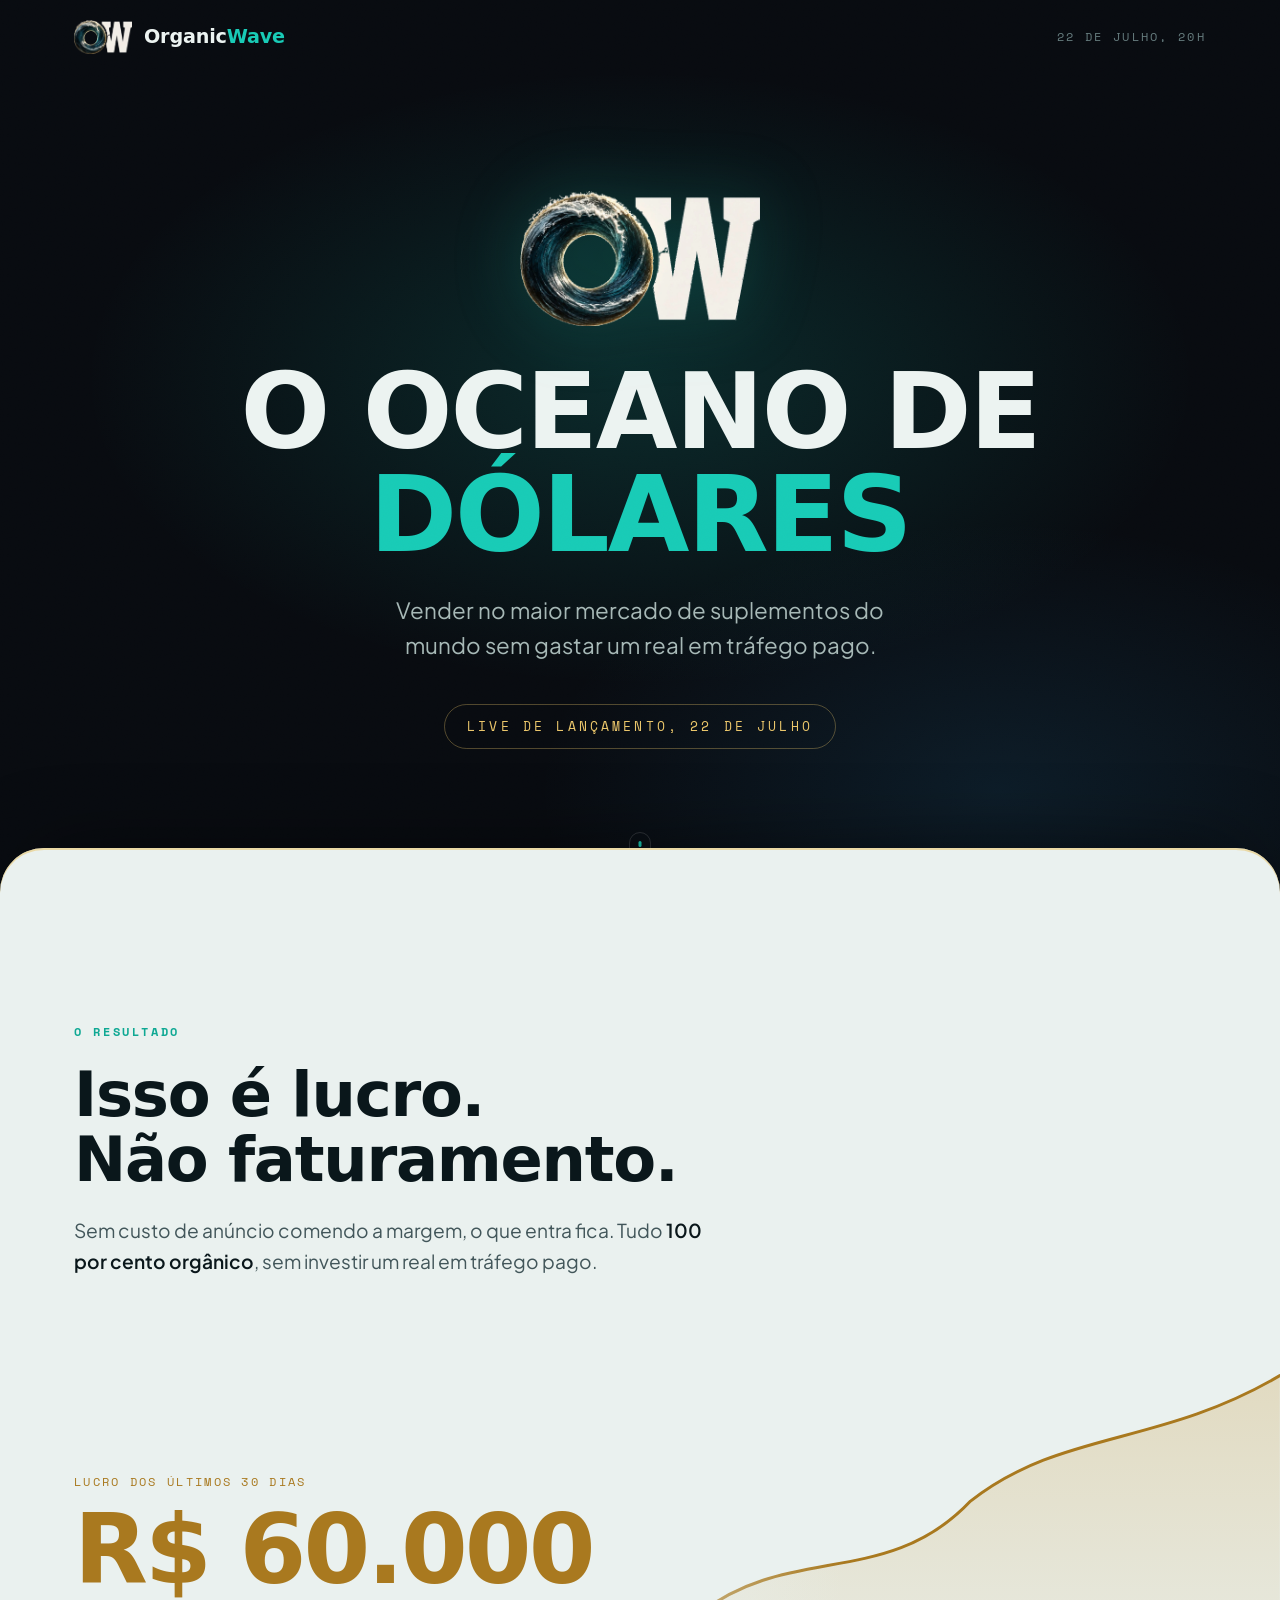
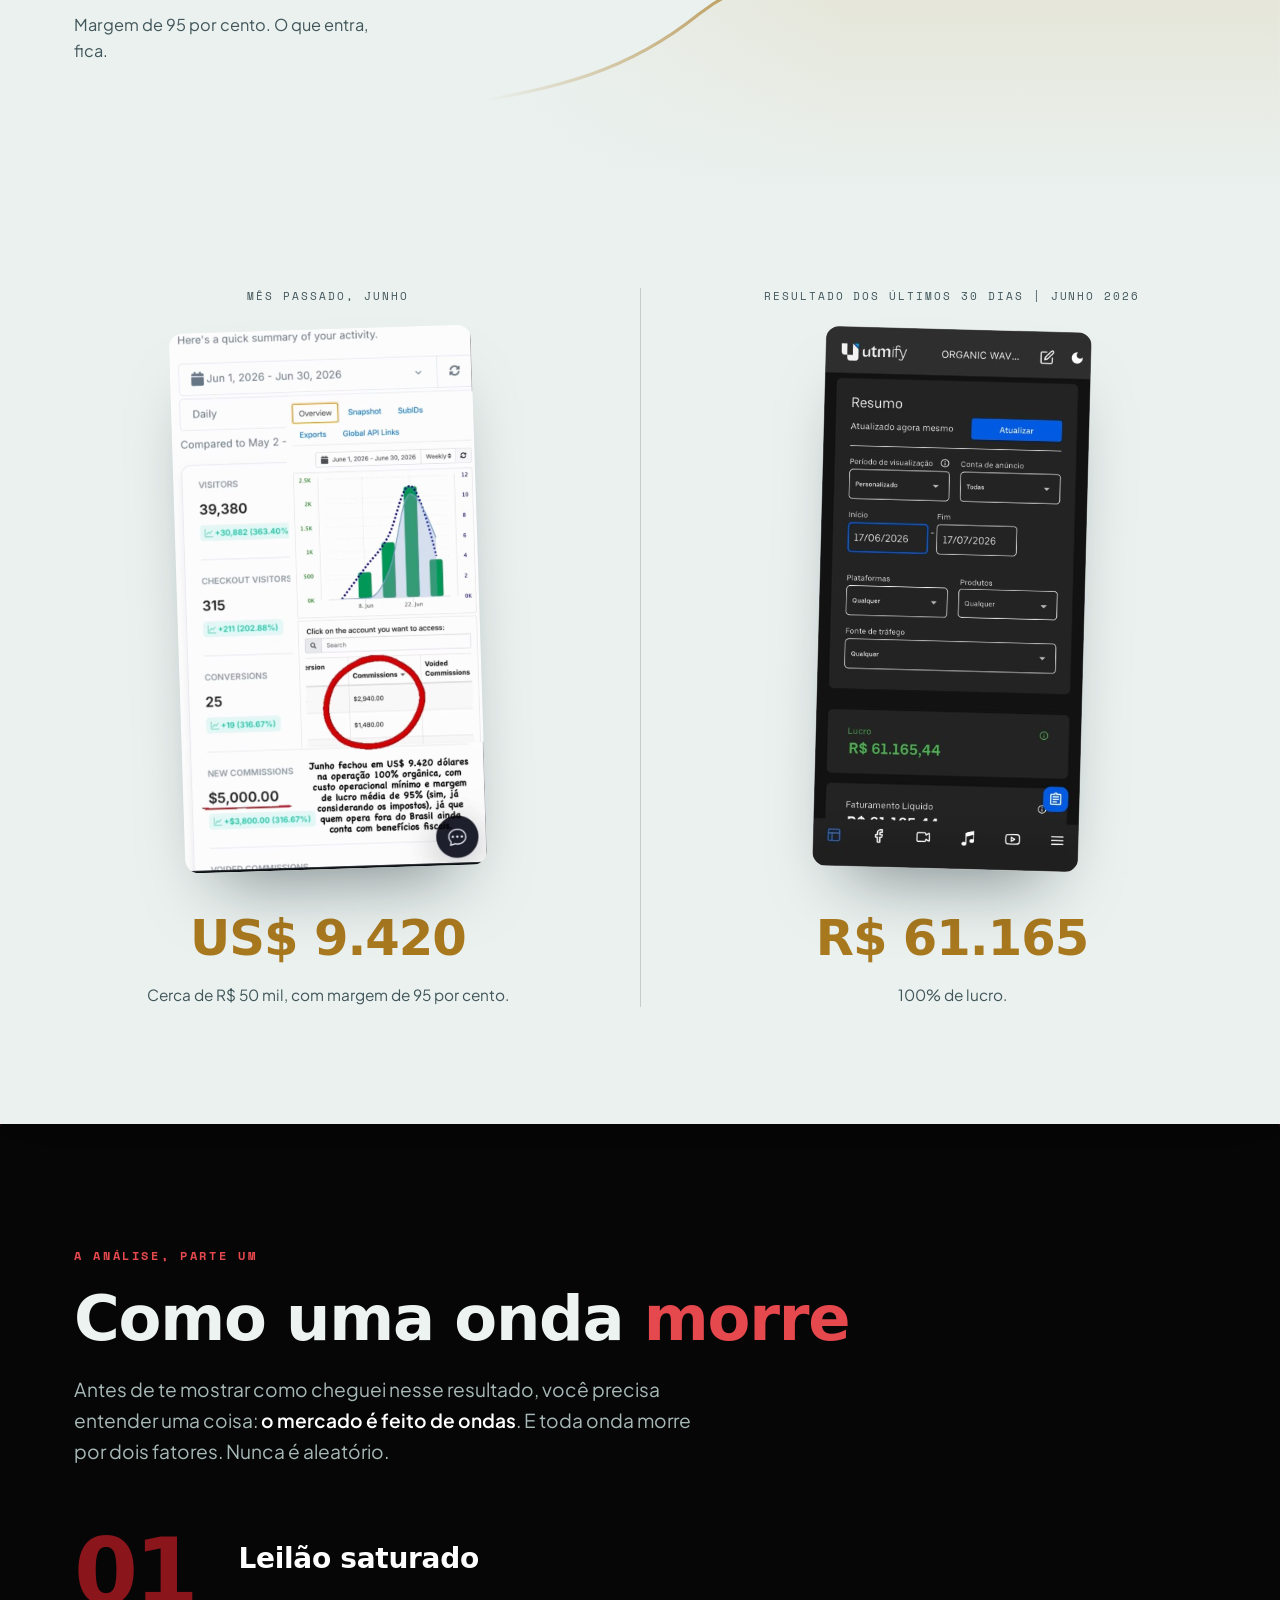
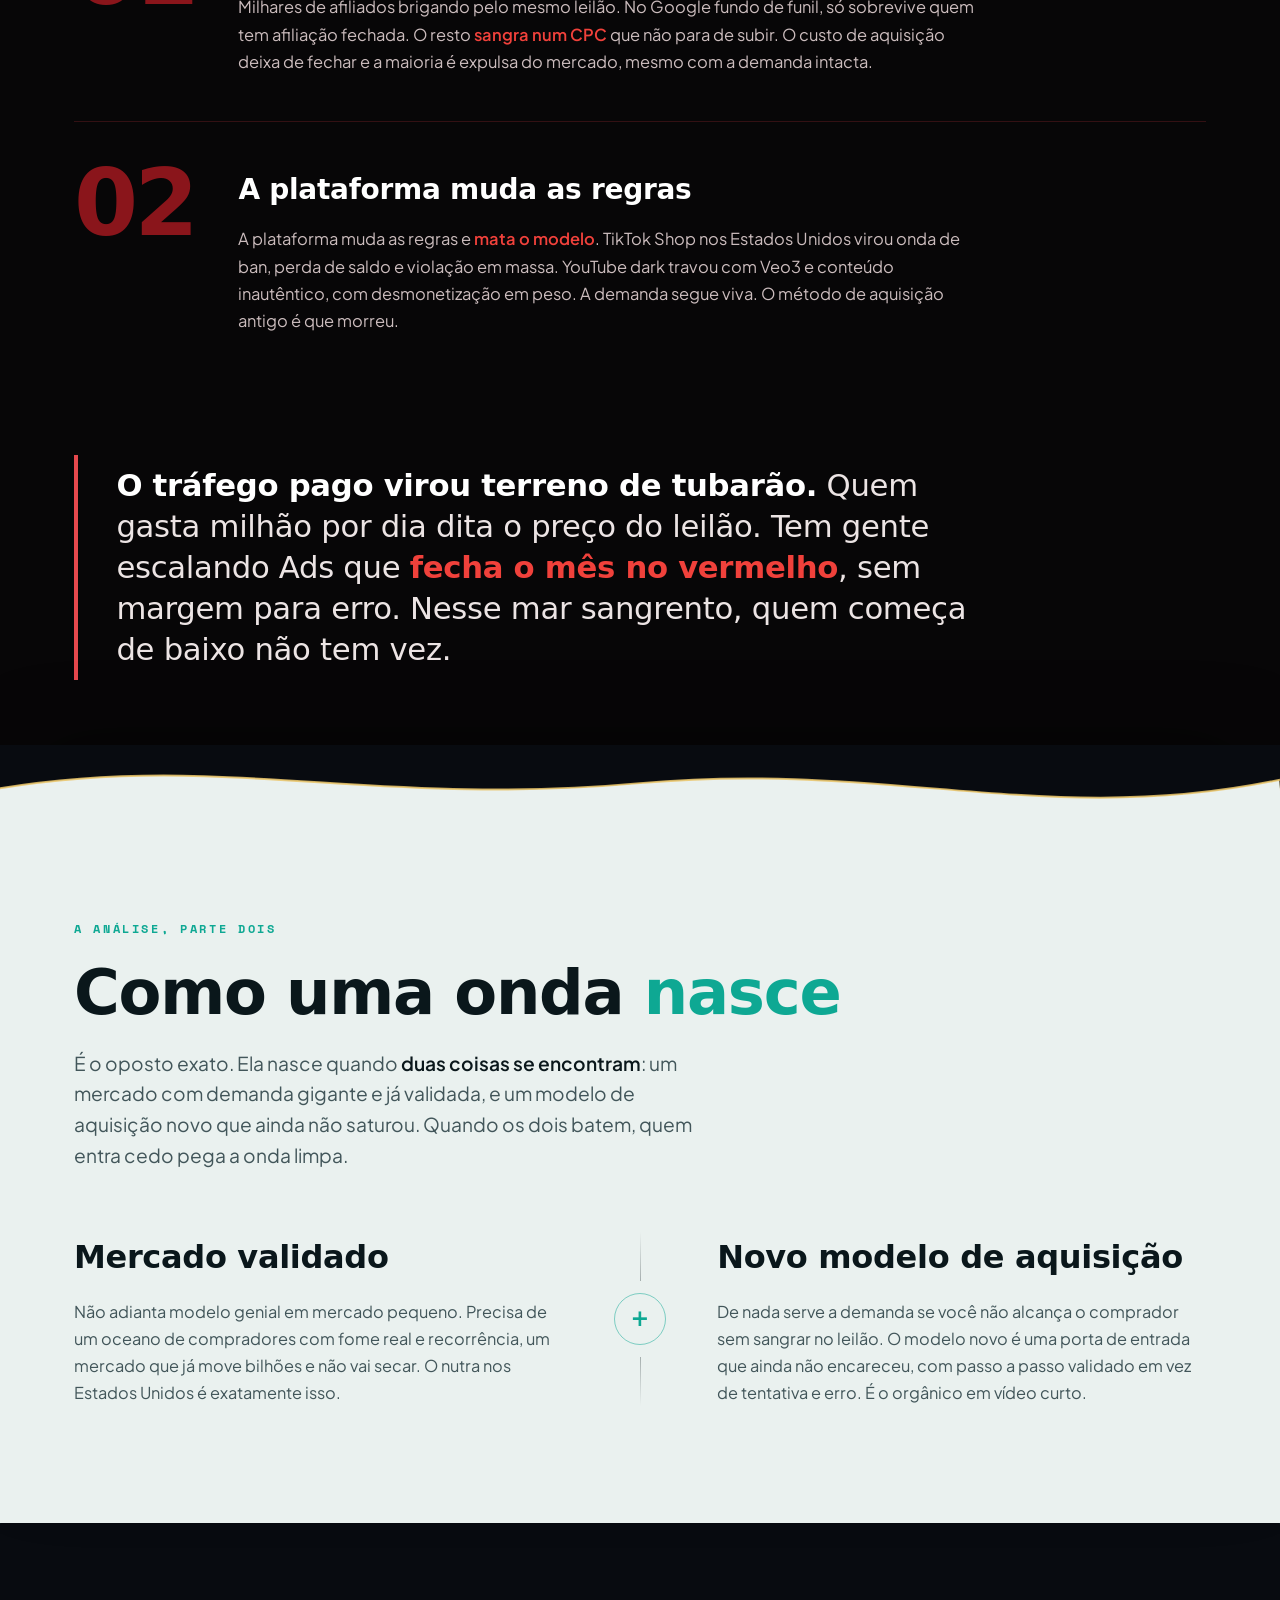
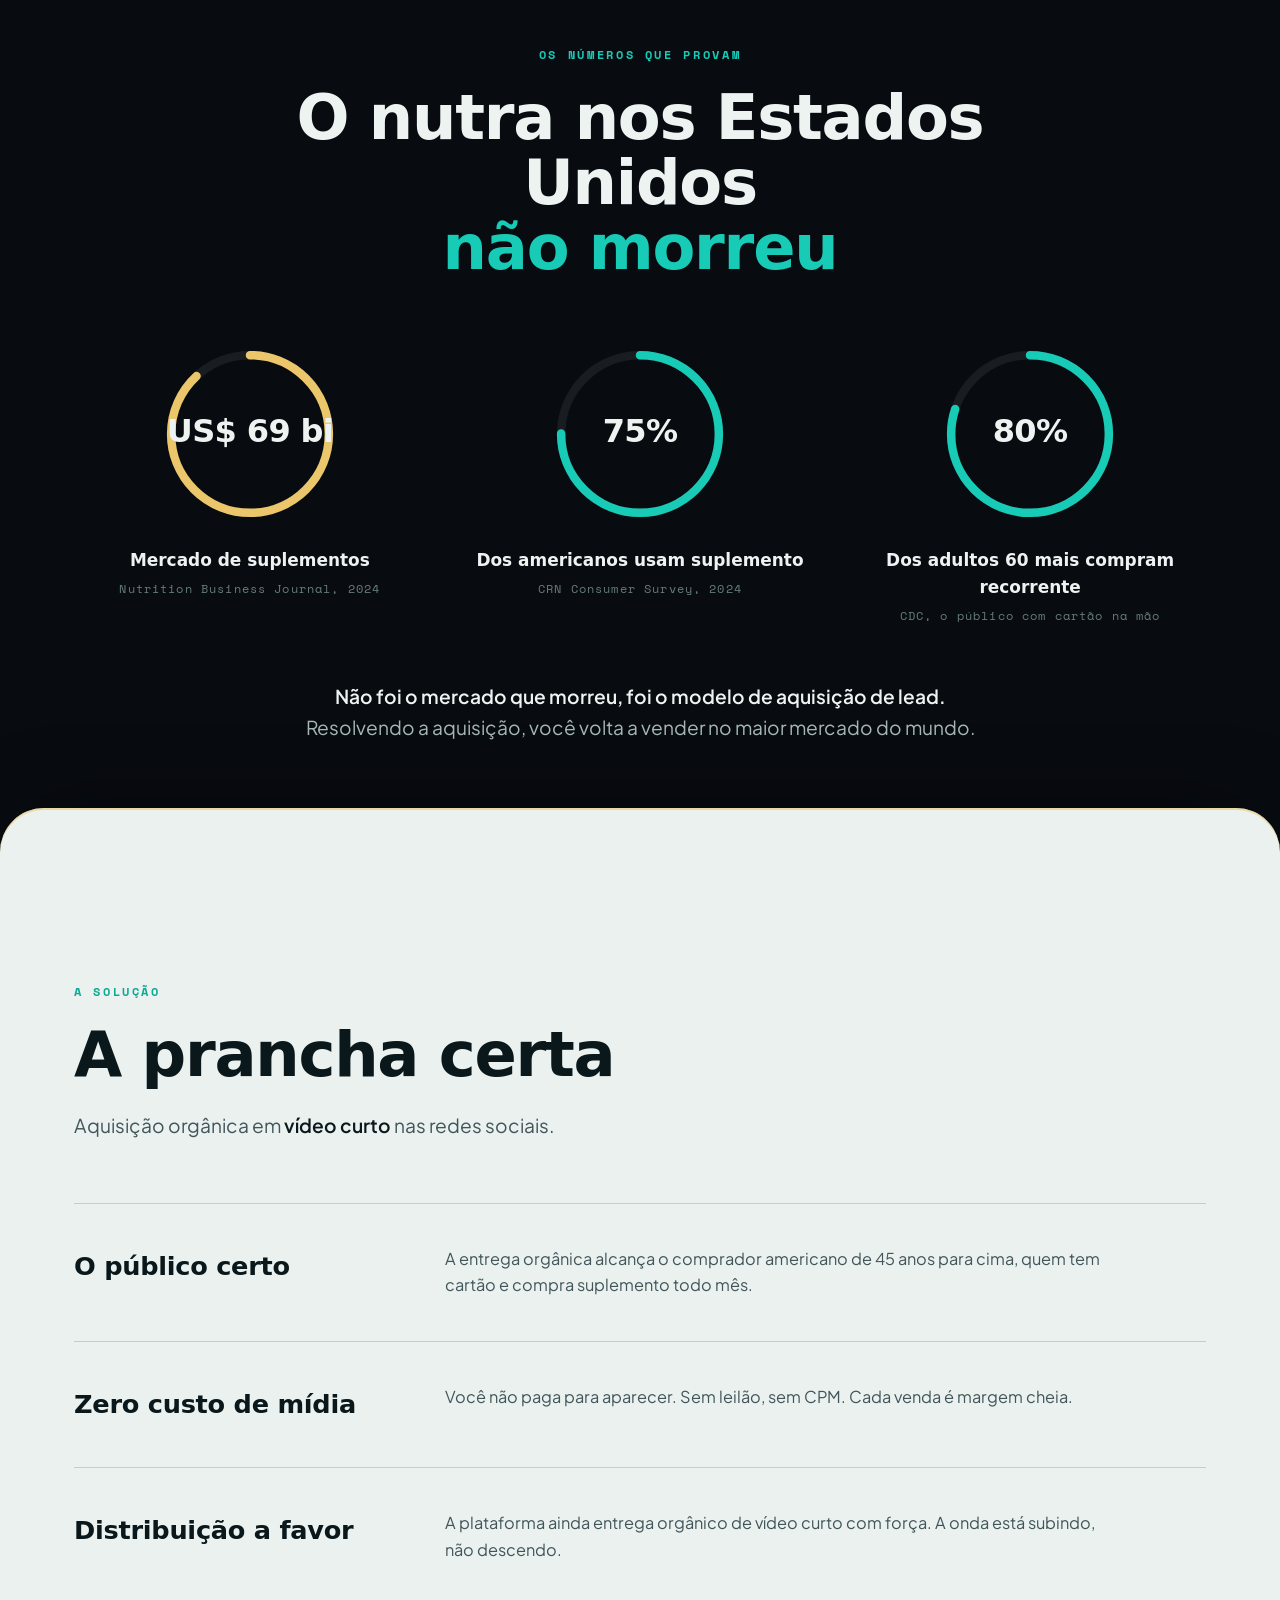
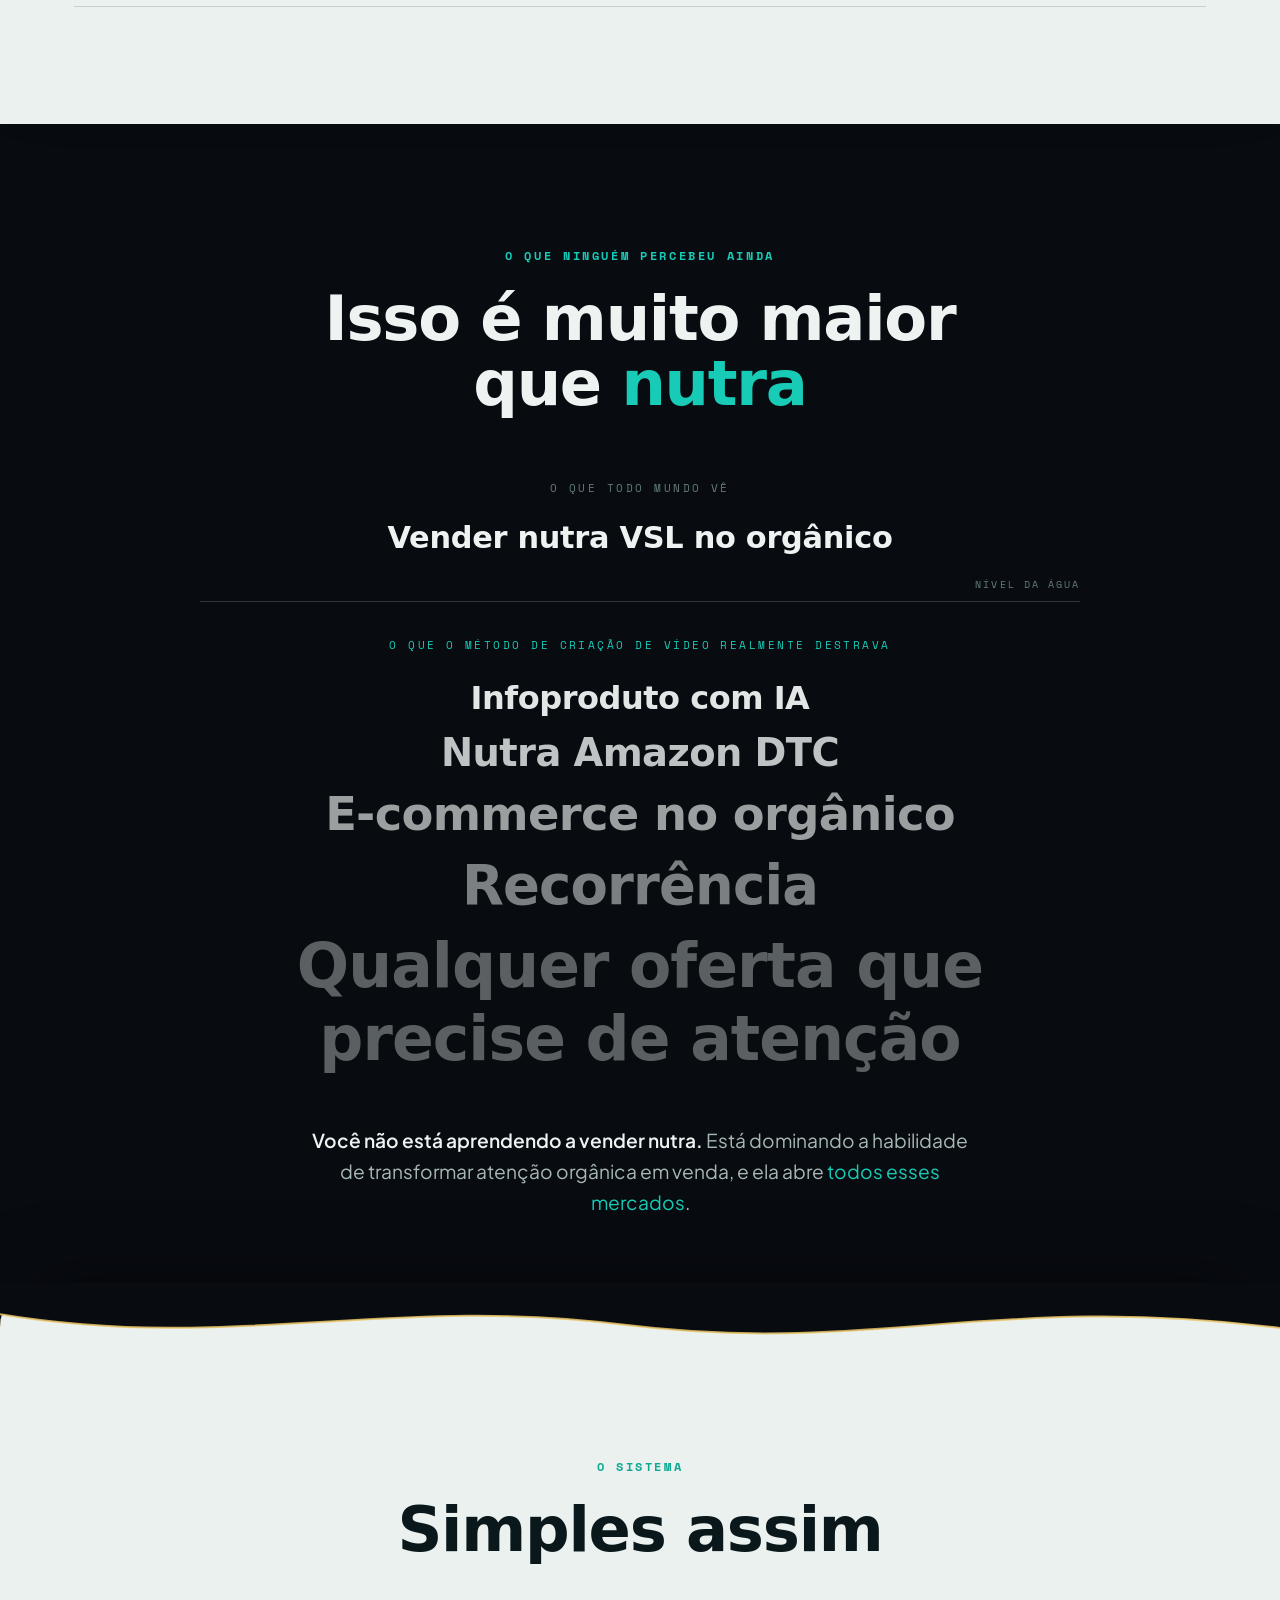
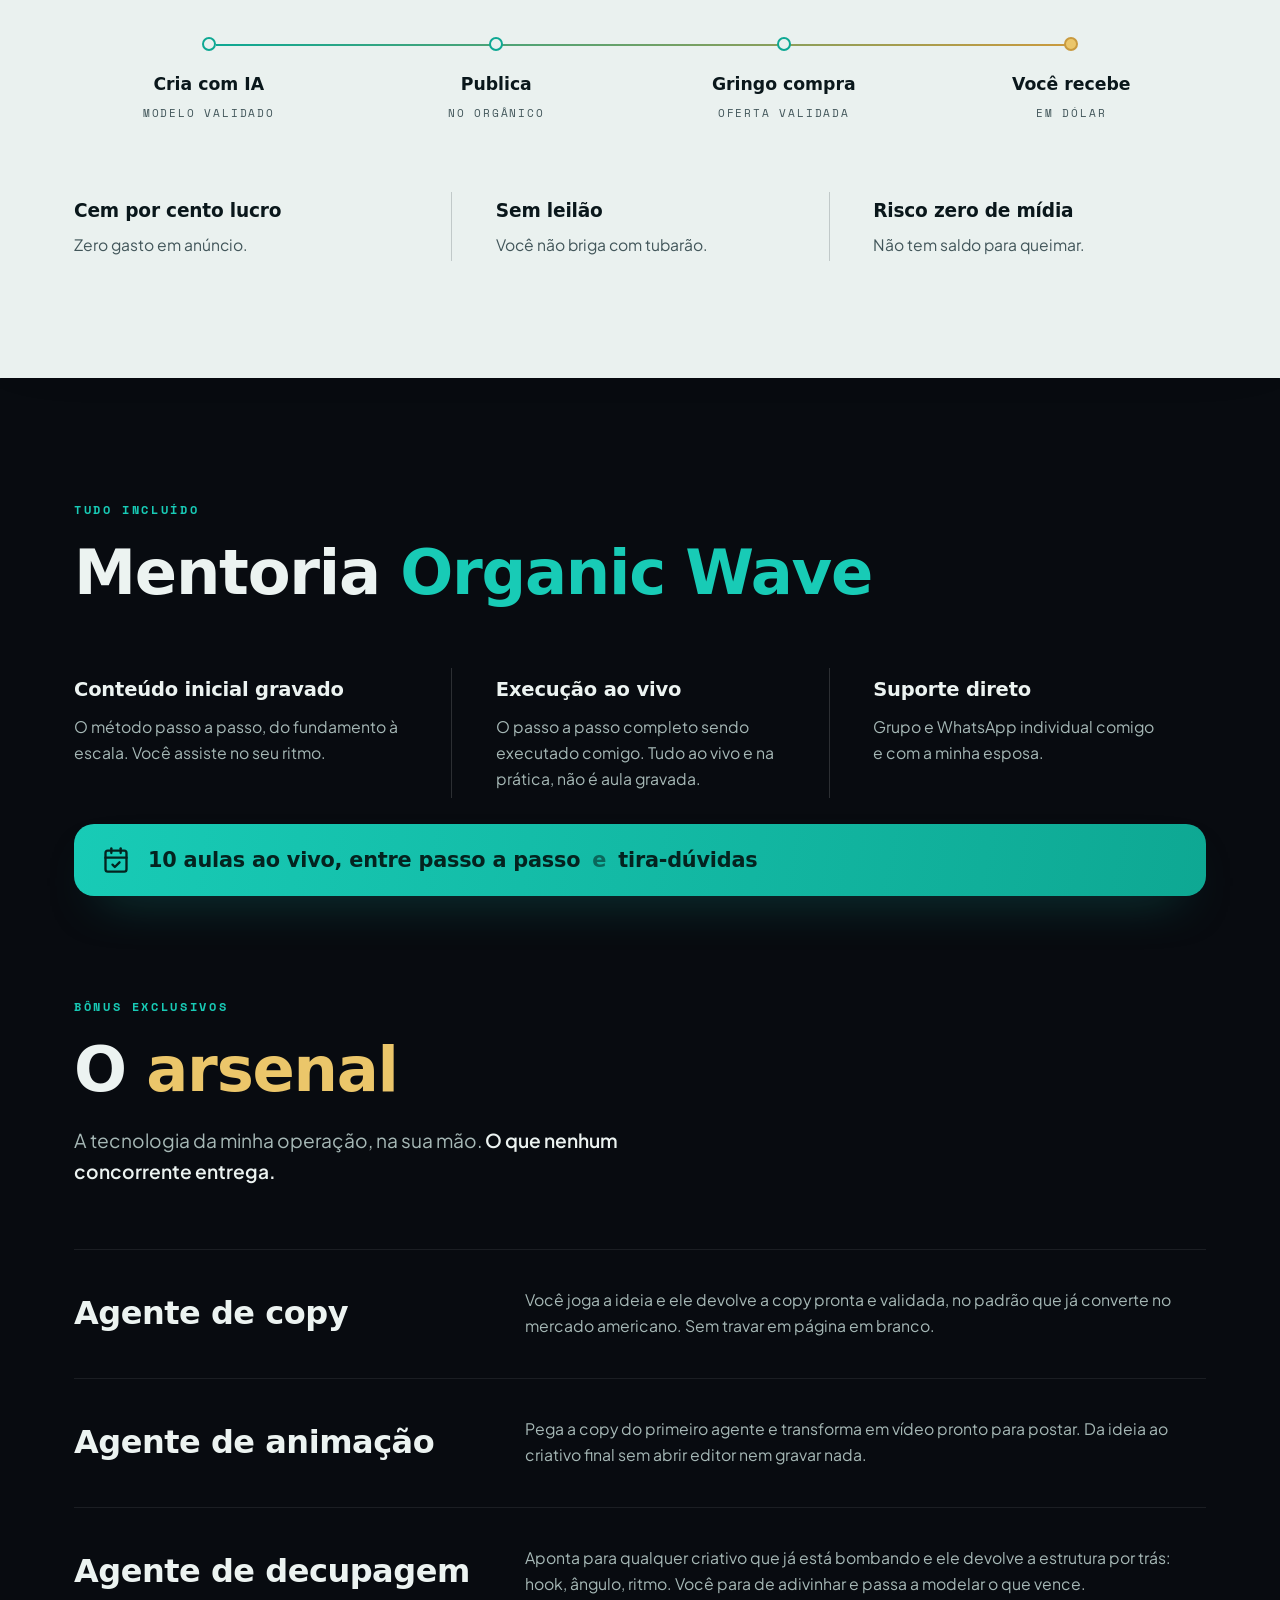
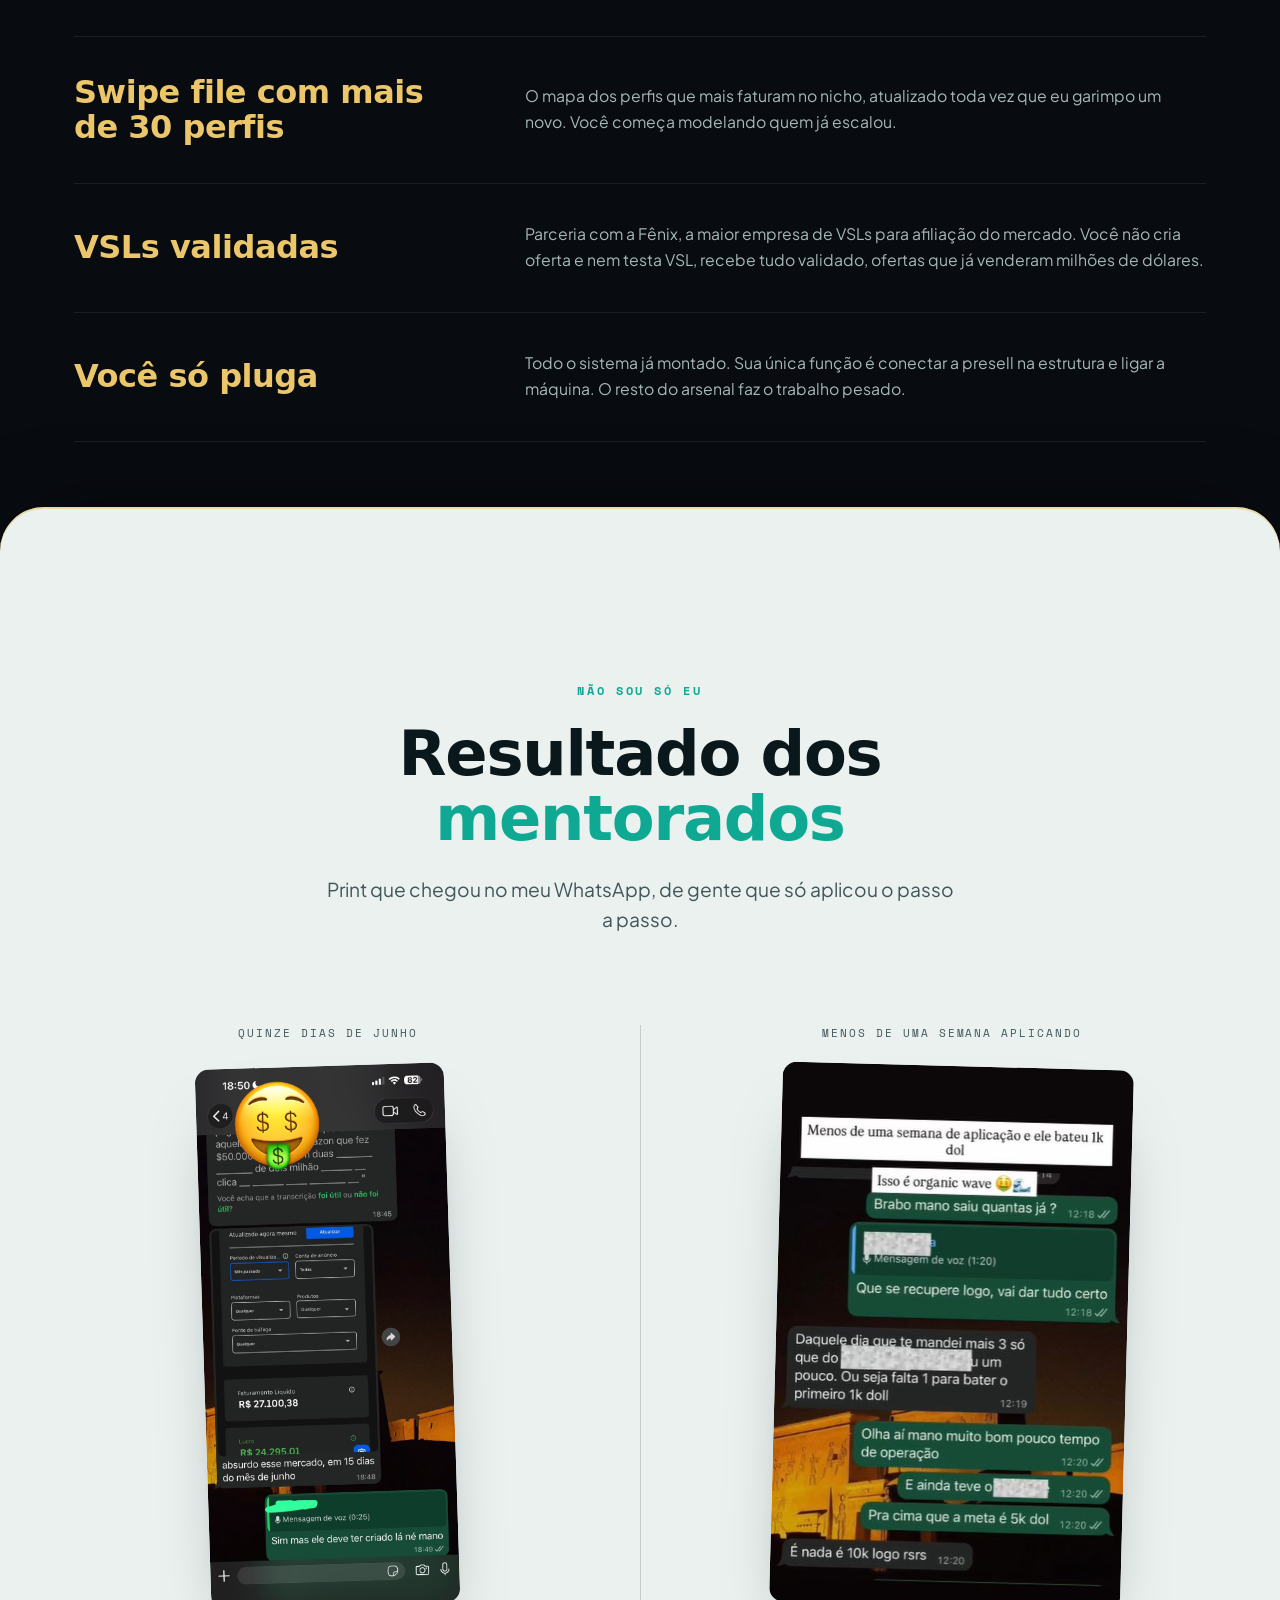
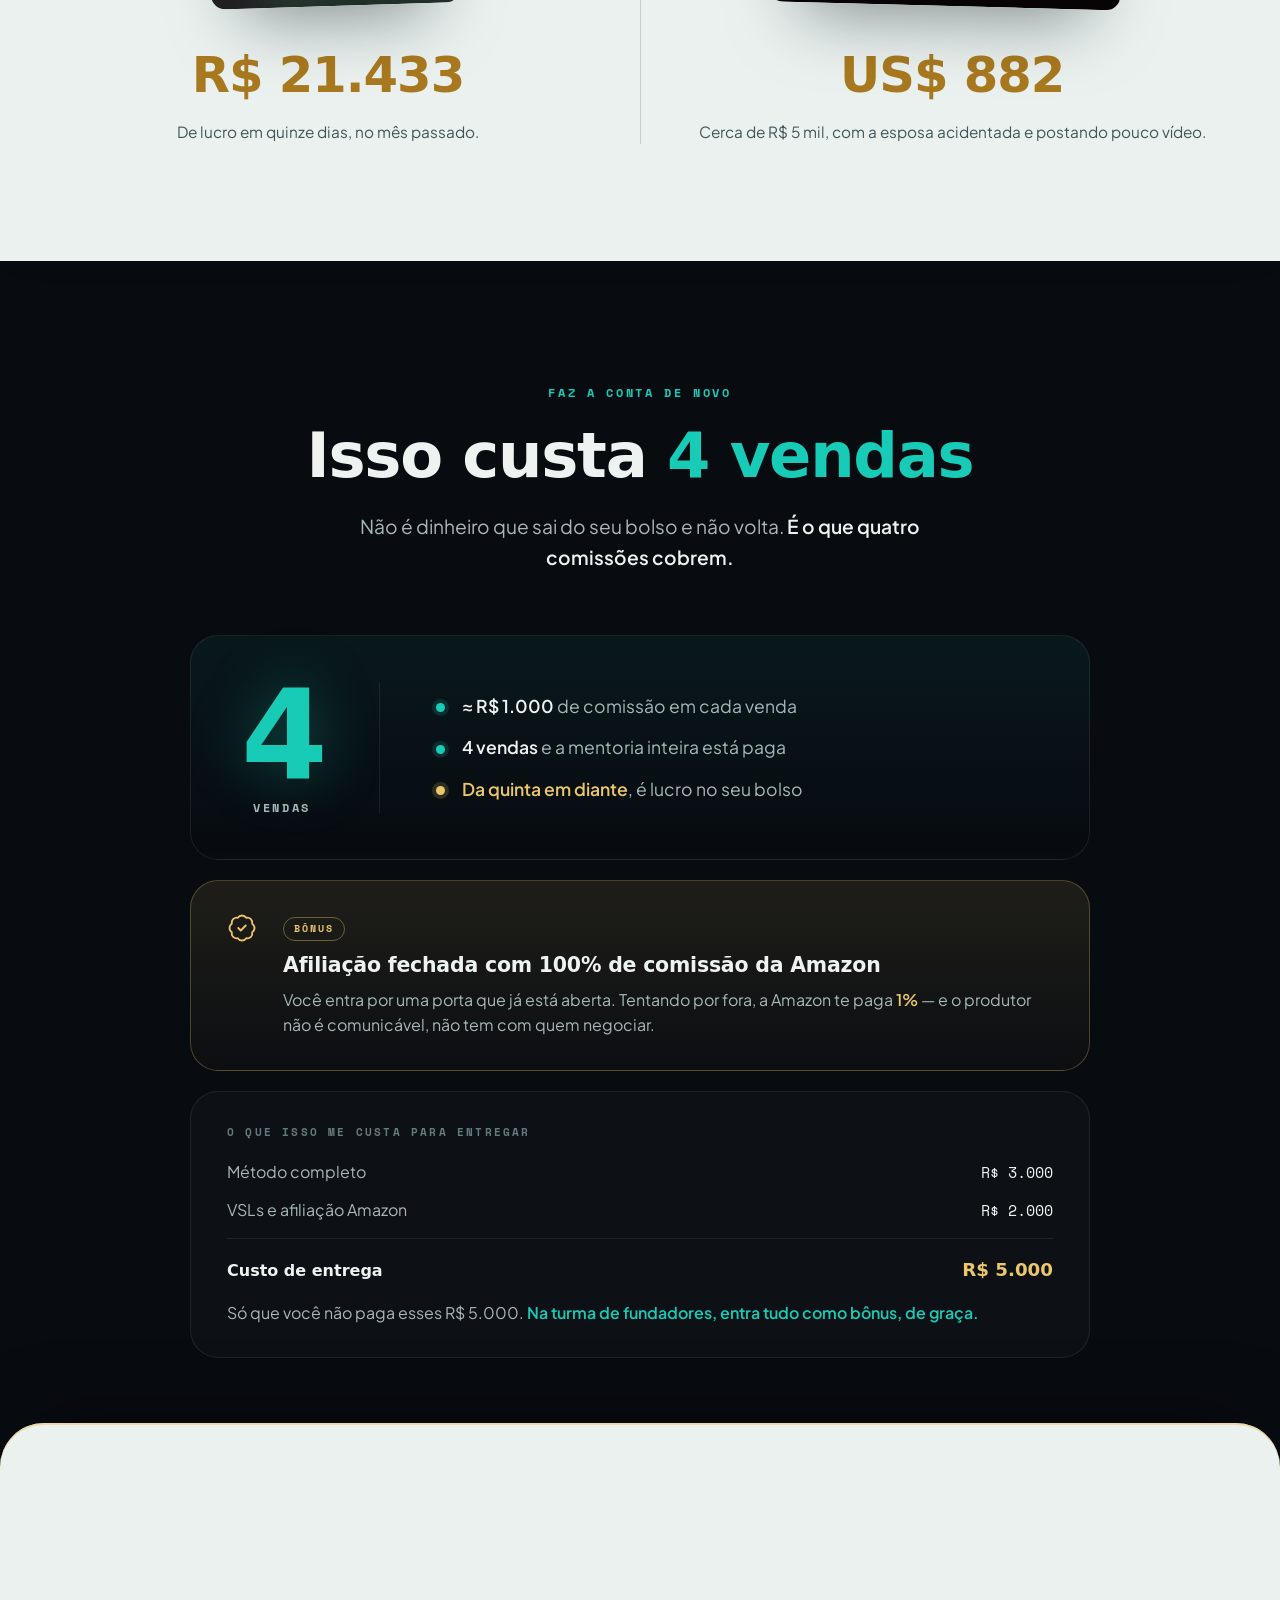
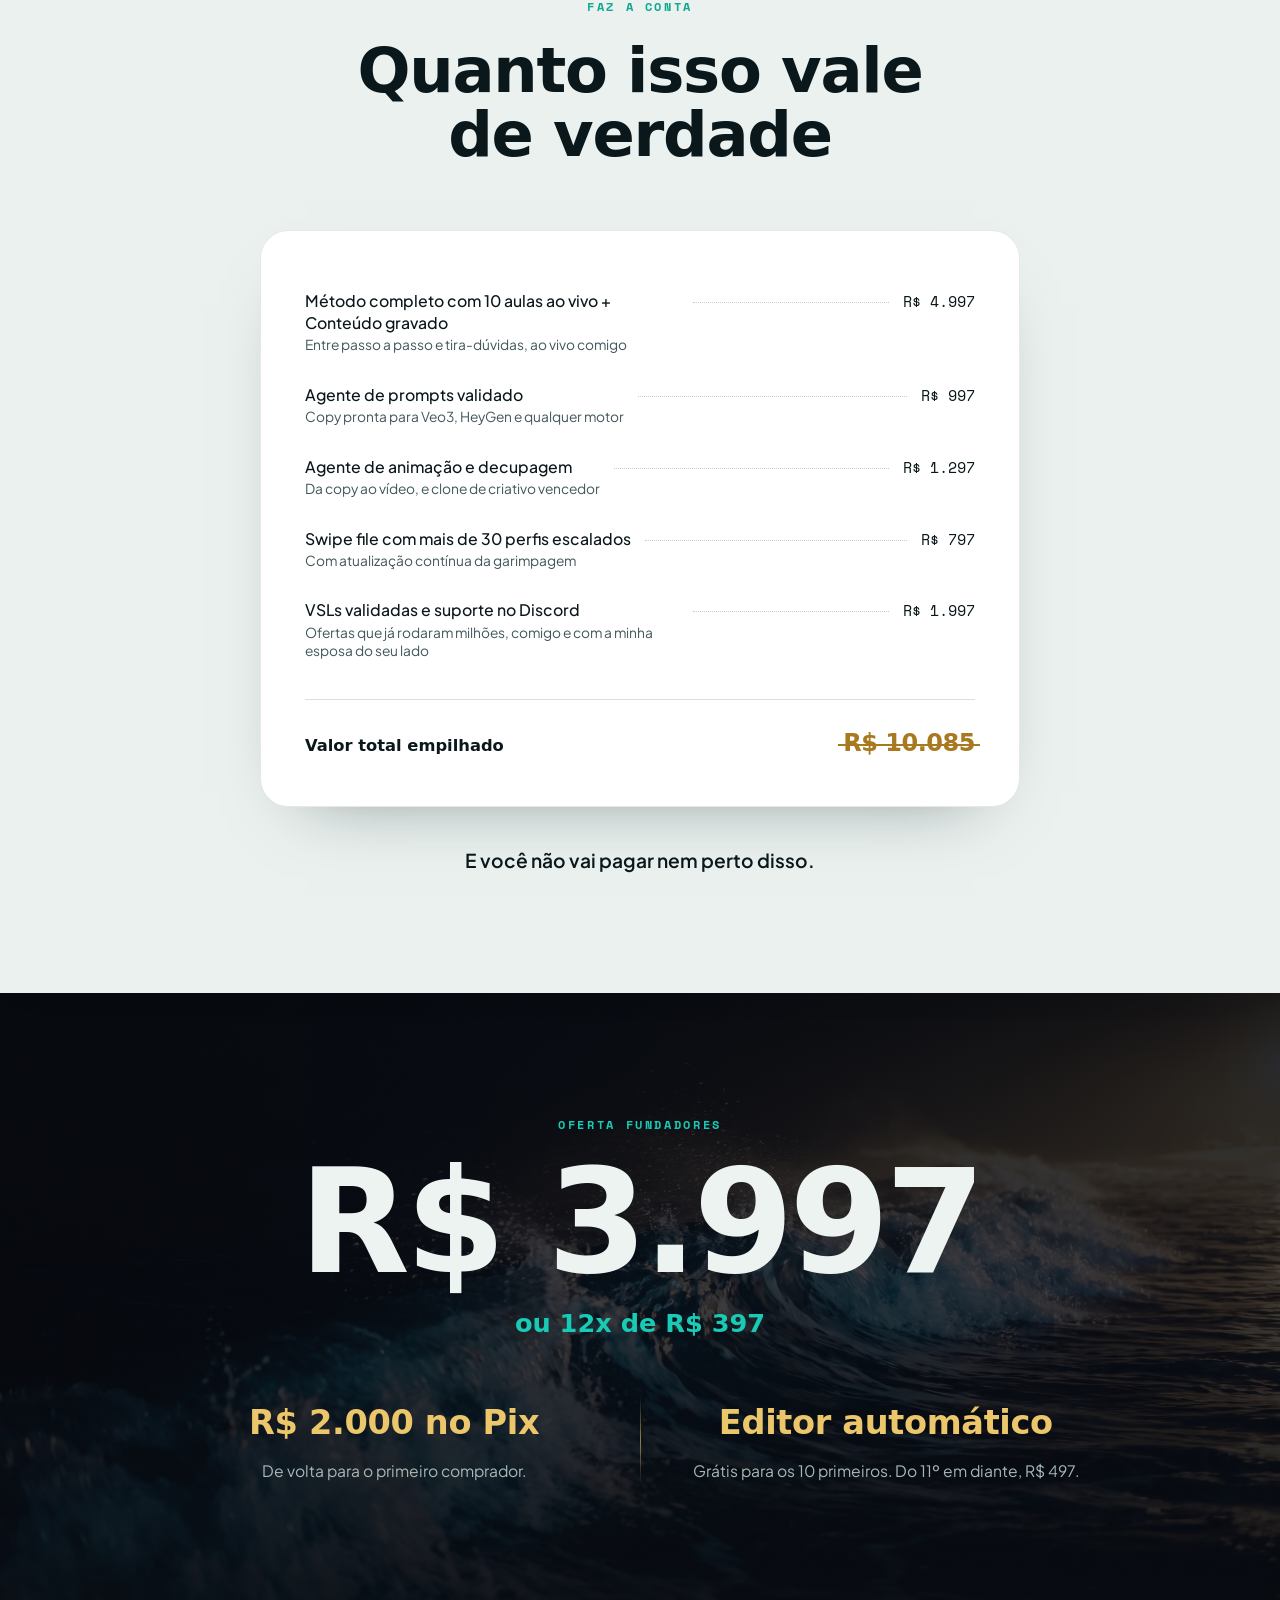
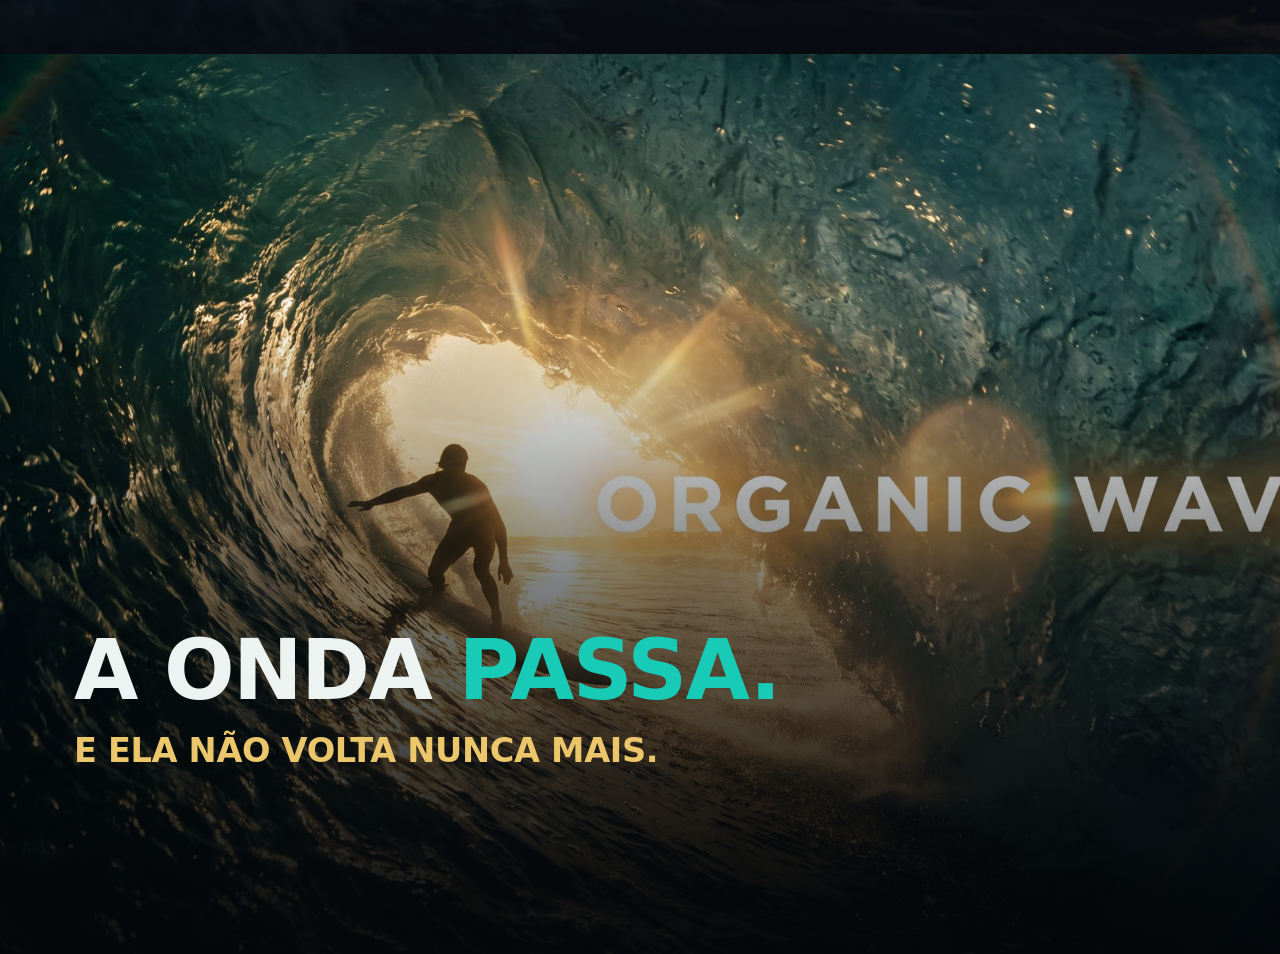
==== commit 4b20adbe: "Deck OW: remove a divisoria em onda vermelha (oferta -> final) Tira o divisor .blood-rule (HTML + CS" ====
--- a/apresentacao/index.html
+++ b/apresentacao/index.html
@@ -542,11 +542,6 @@
   .lightbox img{transform:none}
 }
 
-/* divisória em onda (oferta -> final), só a linha vermelha ------------------- */
-.blood-rule{position:relative;z-index:7;line-height:0;background:transparent}
-.blood-rule svg{display:block;width:100%;height:clamp(38px,5.5vw,68px)}
-.blood-wave{fill:none;stroke:#E5484D;stroke-width:3;stroke-linecap:round;
-  vector-effect:non-scaling-stroke}
 </style>
 </head>
 <body>
@@ -1031,13 +1026,6 @@
     <p class="offer-foot rv">Turma de fundadores, fecha quando encher</p>
   </div>
 </section>
-
-<!-- divisória em onda, só a linha vermelha -->
-<div class="blood-rule" aria-hidden="true">
-  <svg viewBox="0 0 1440 80" preserveAspectRatio="none">
-    <path class="blood-wave" d="M0,54 C240,12 480,12 720,42 C960,72 1200,72 1440,30" fill="none"/>
-  </svg>
-</div>
 
 <!-- FINAL -->
 <section class="finale">
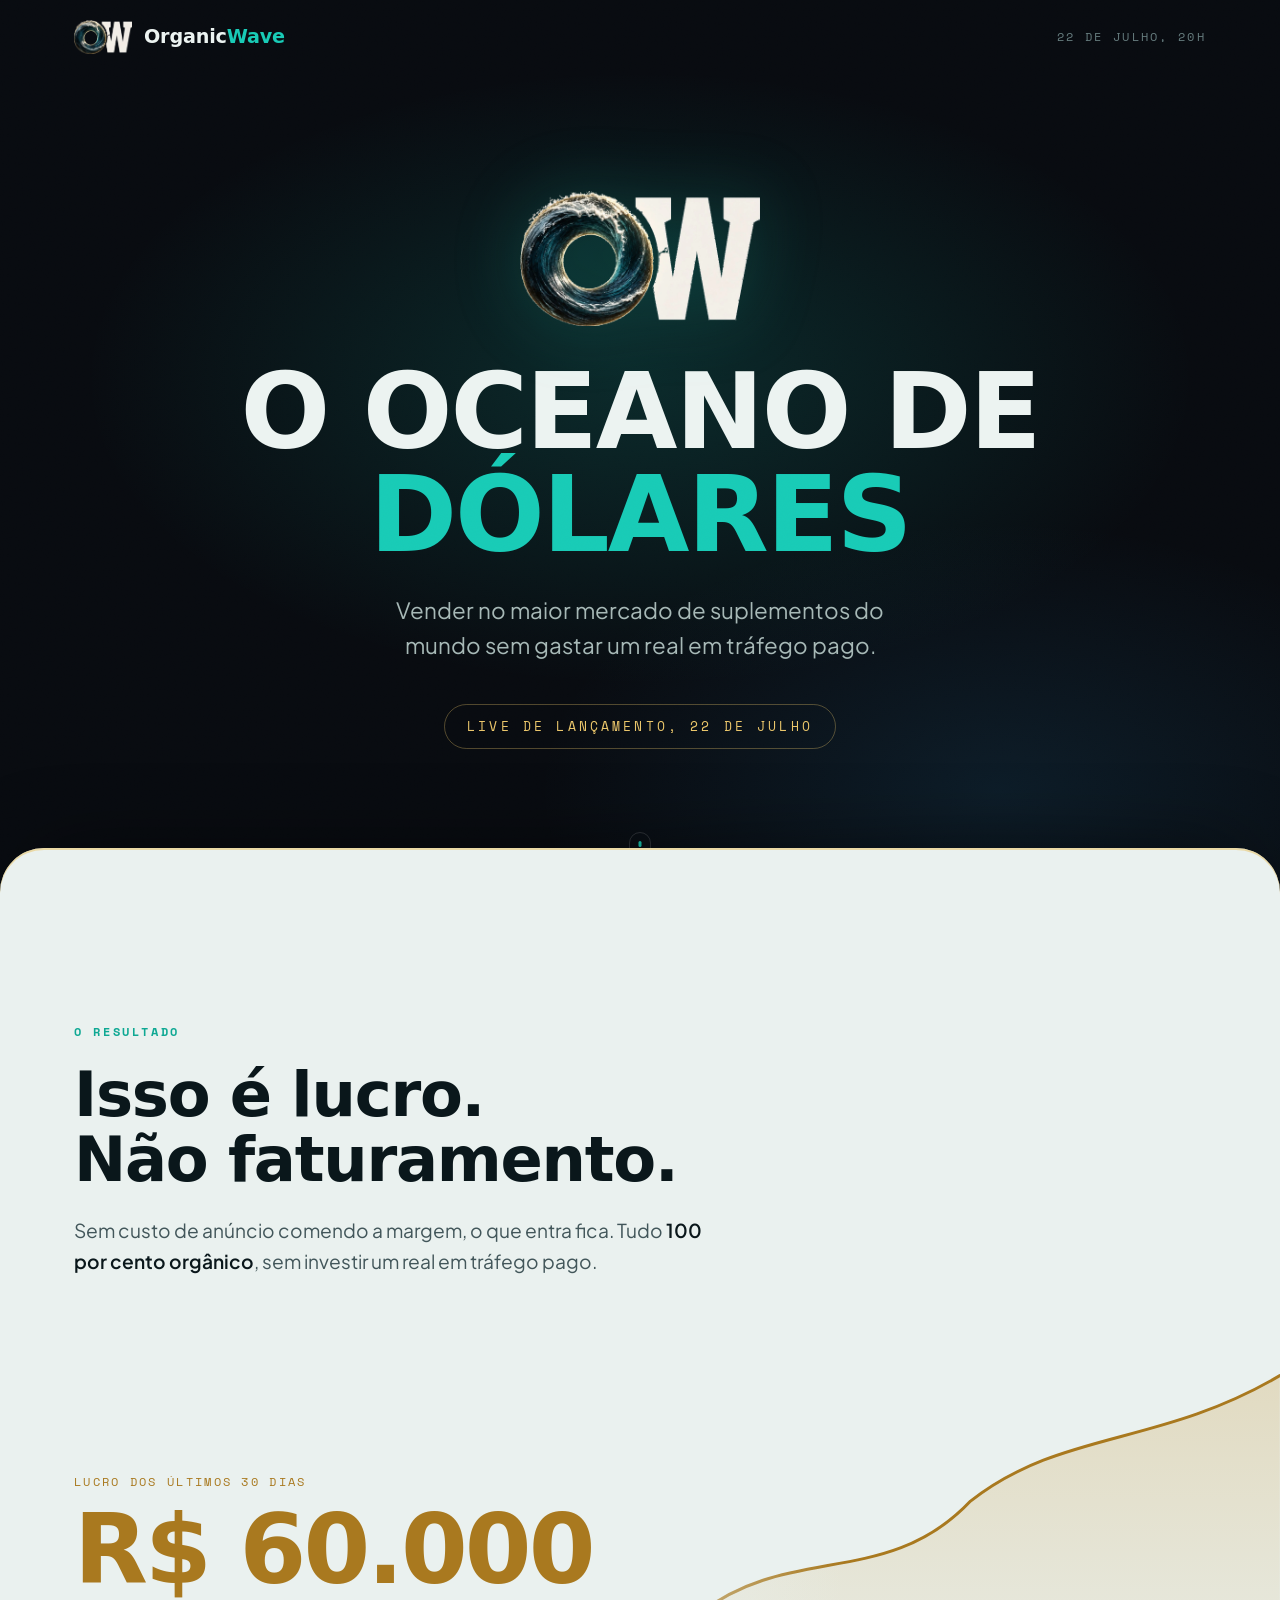
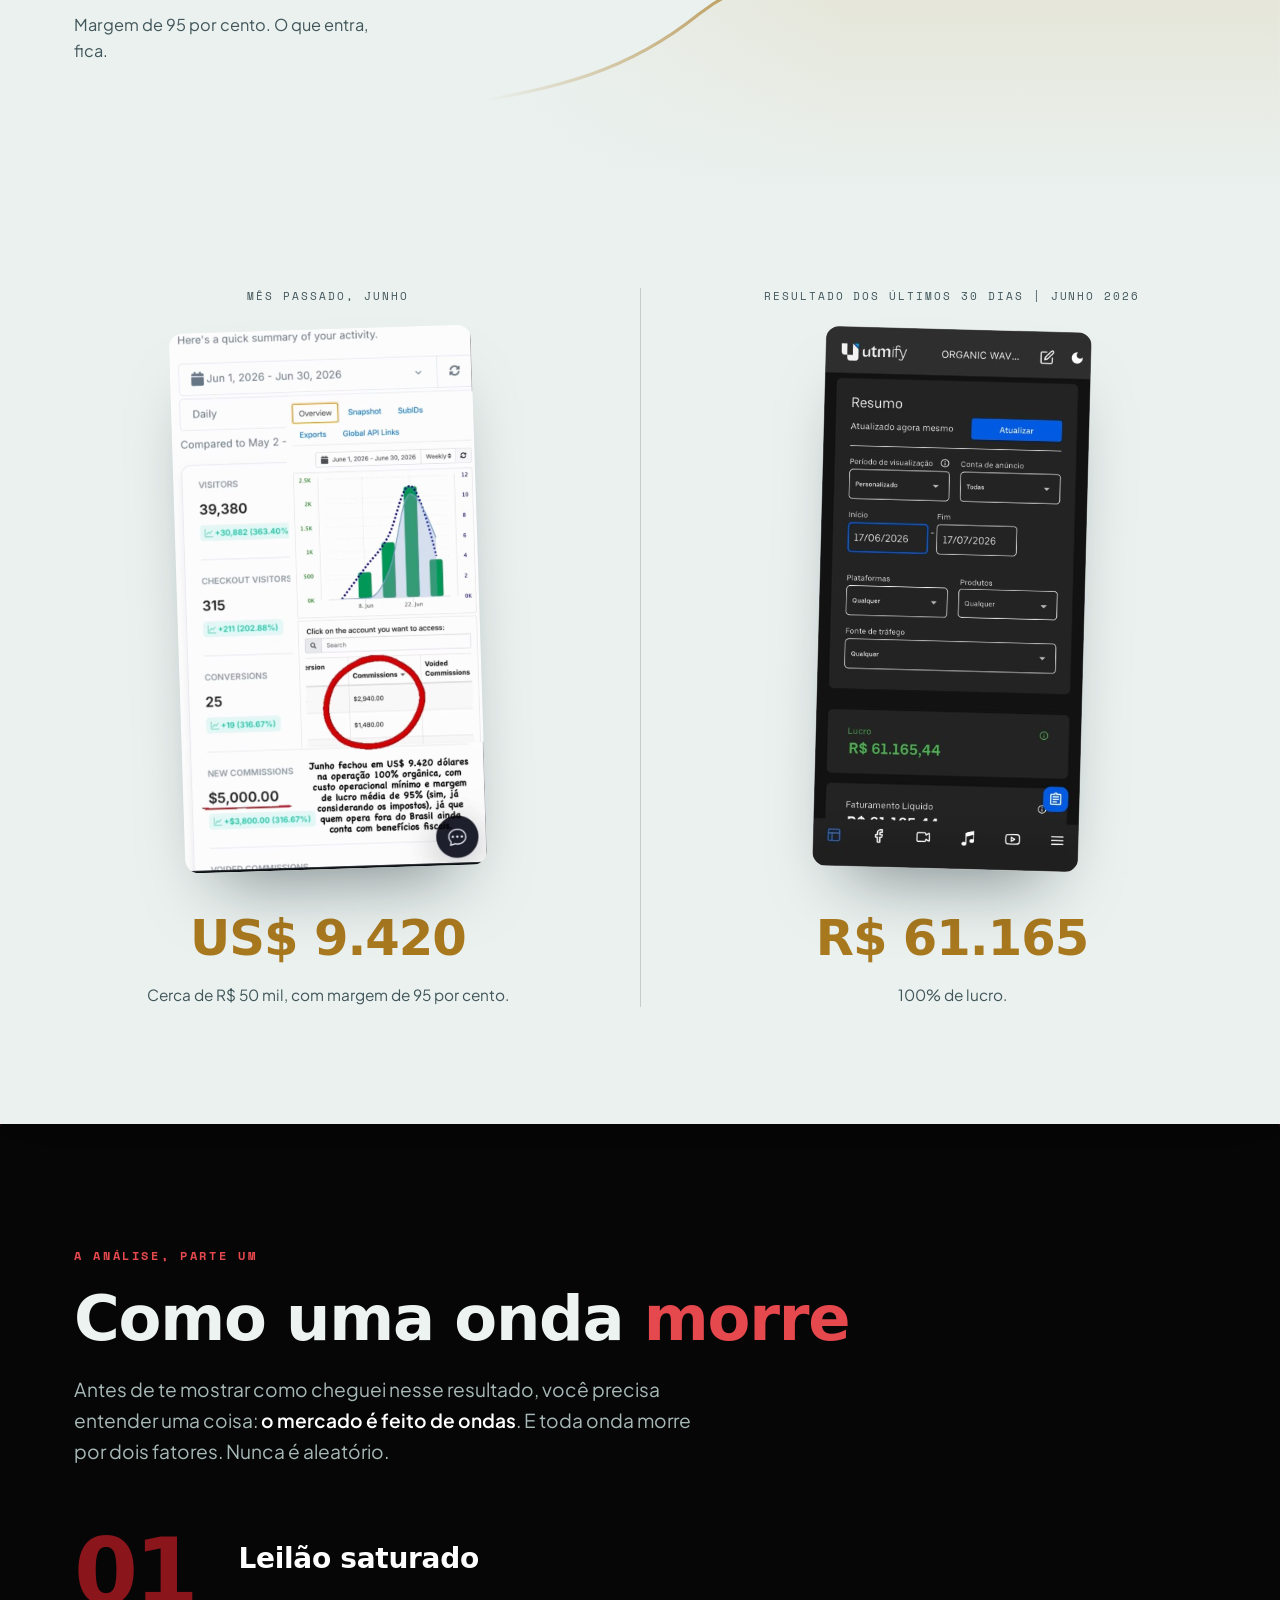
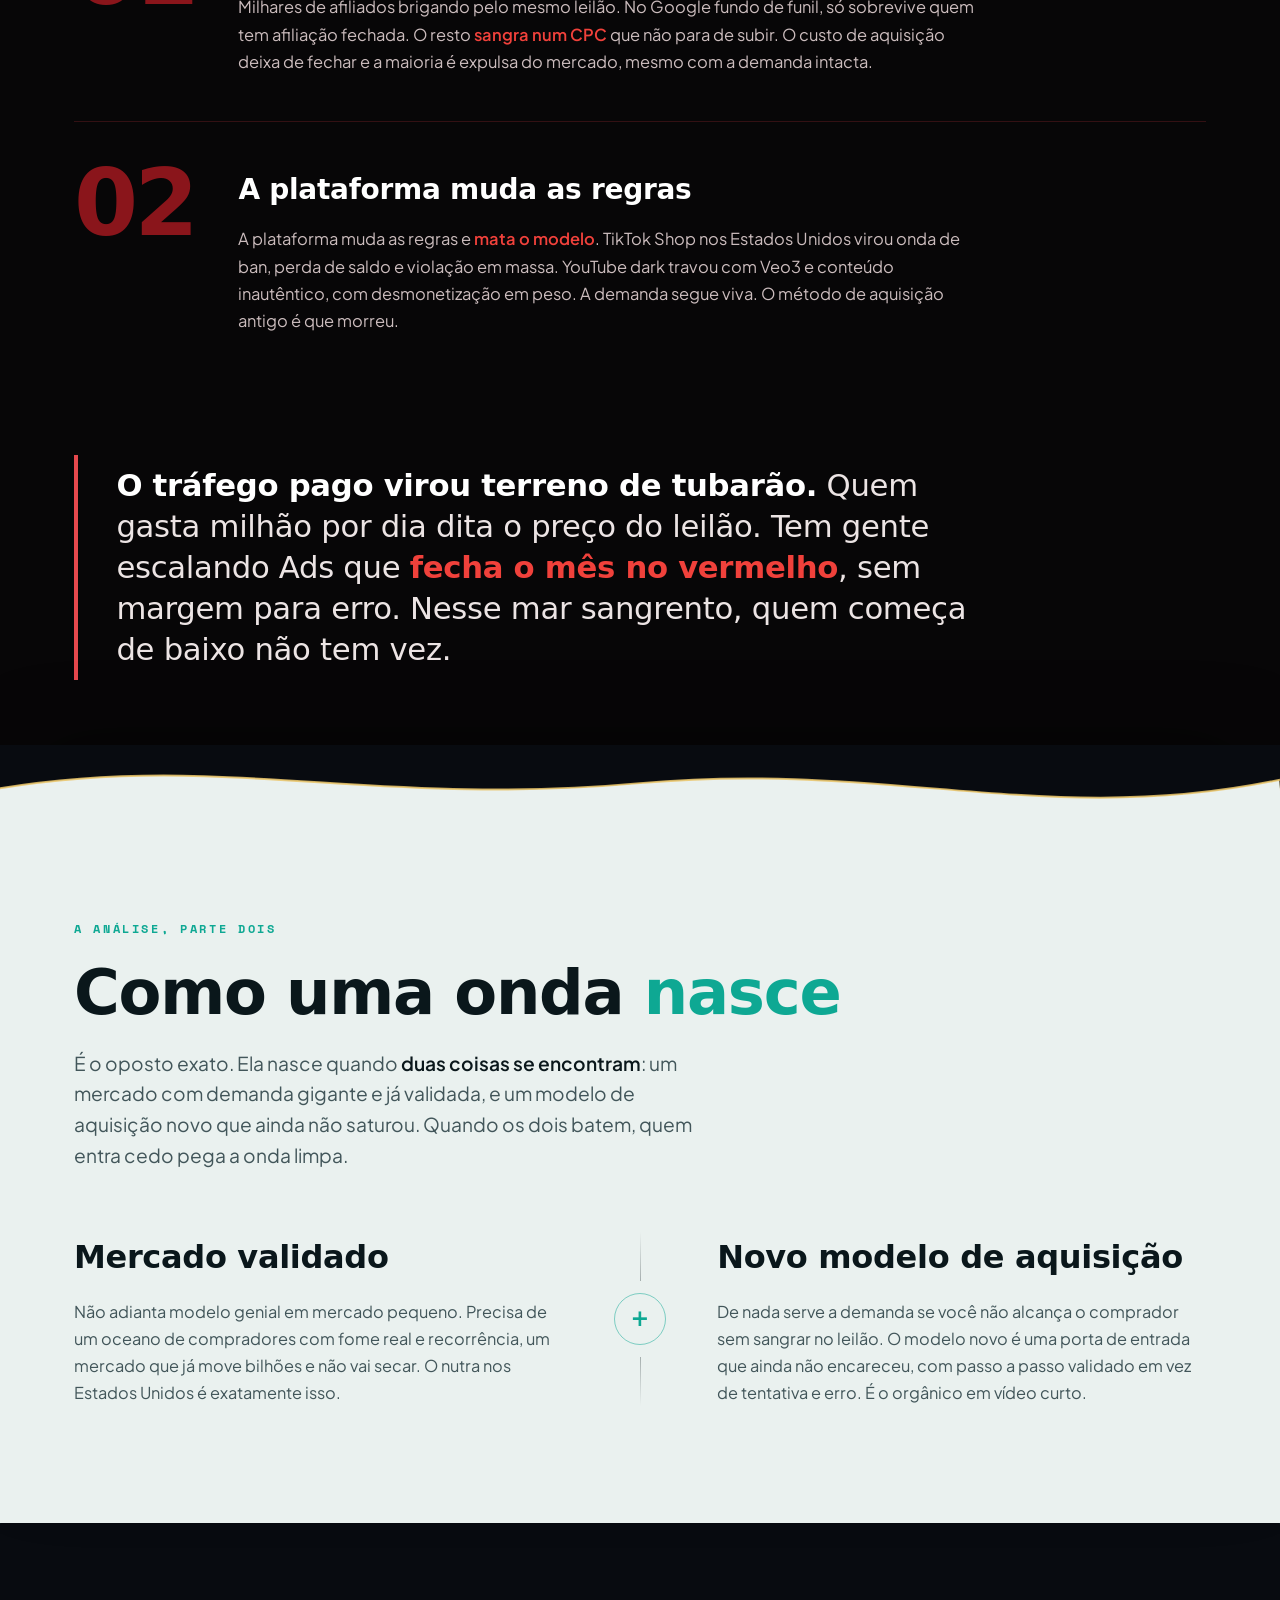
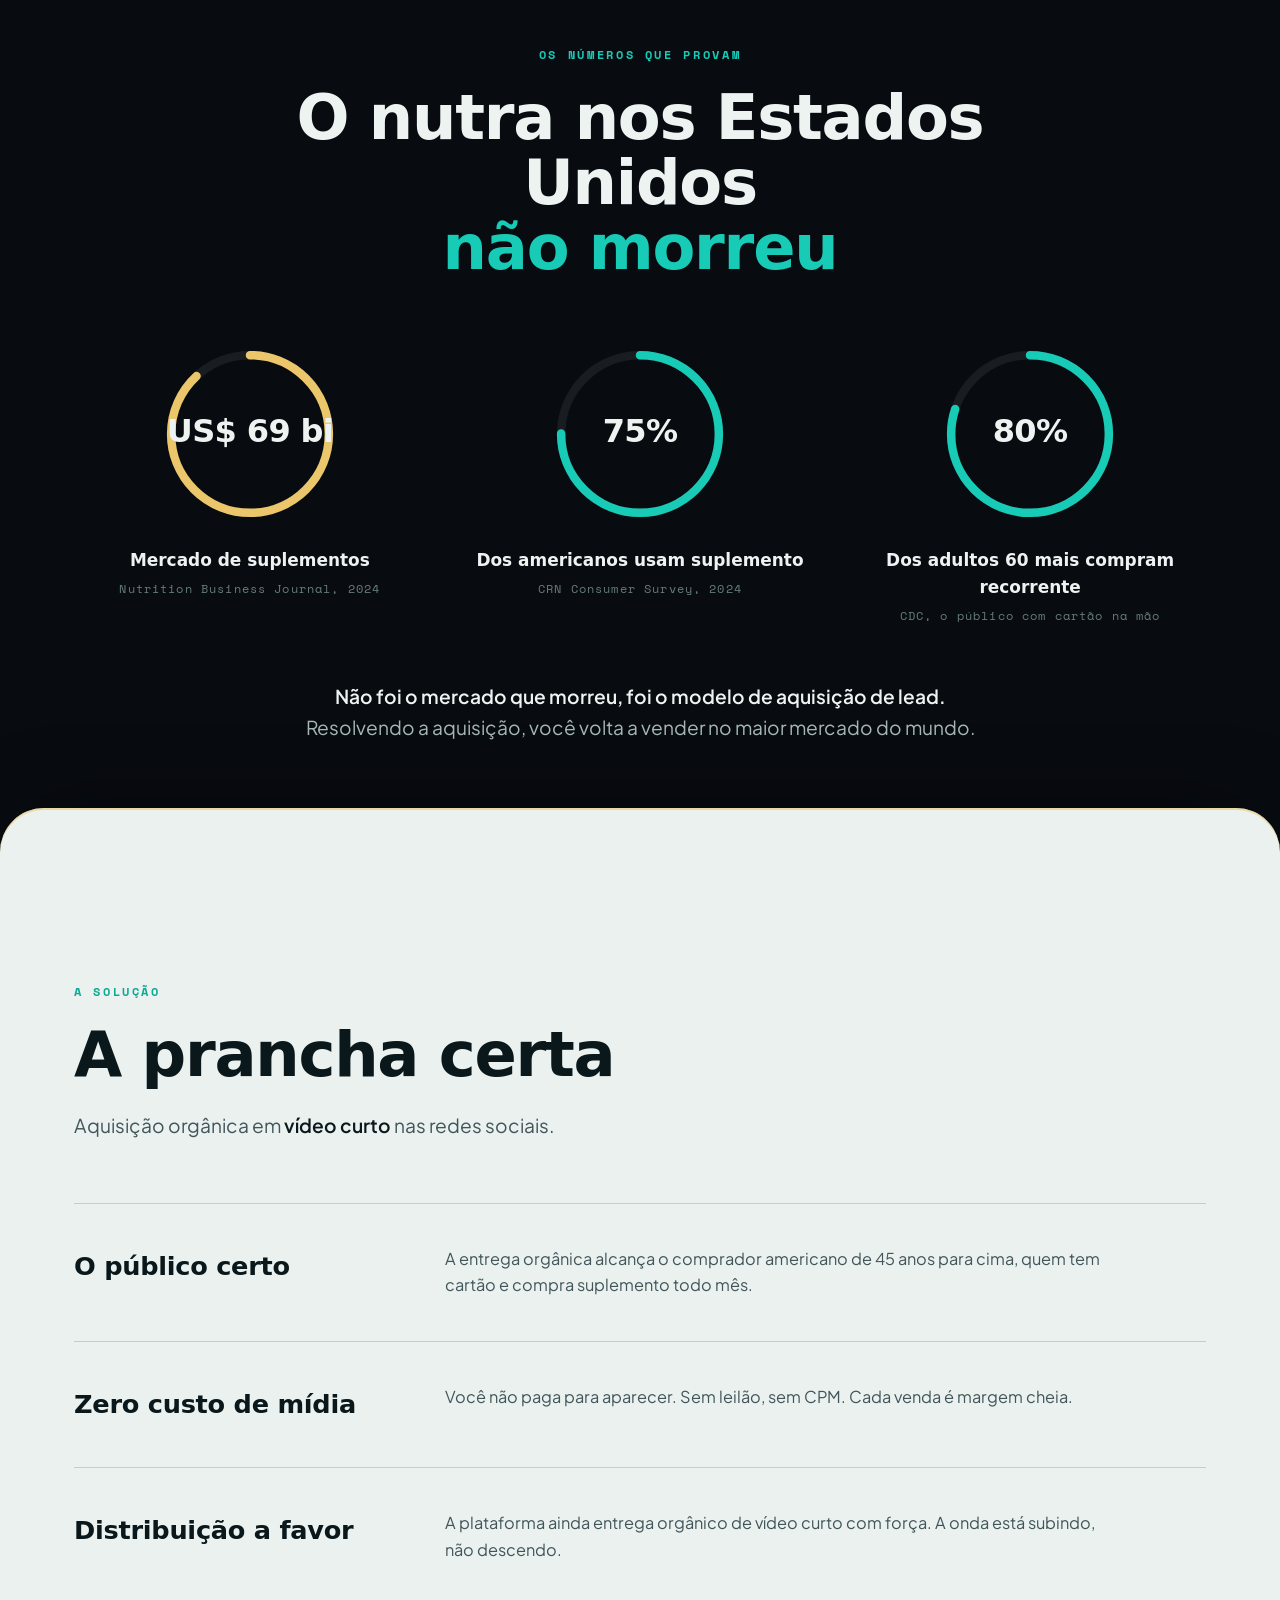
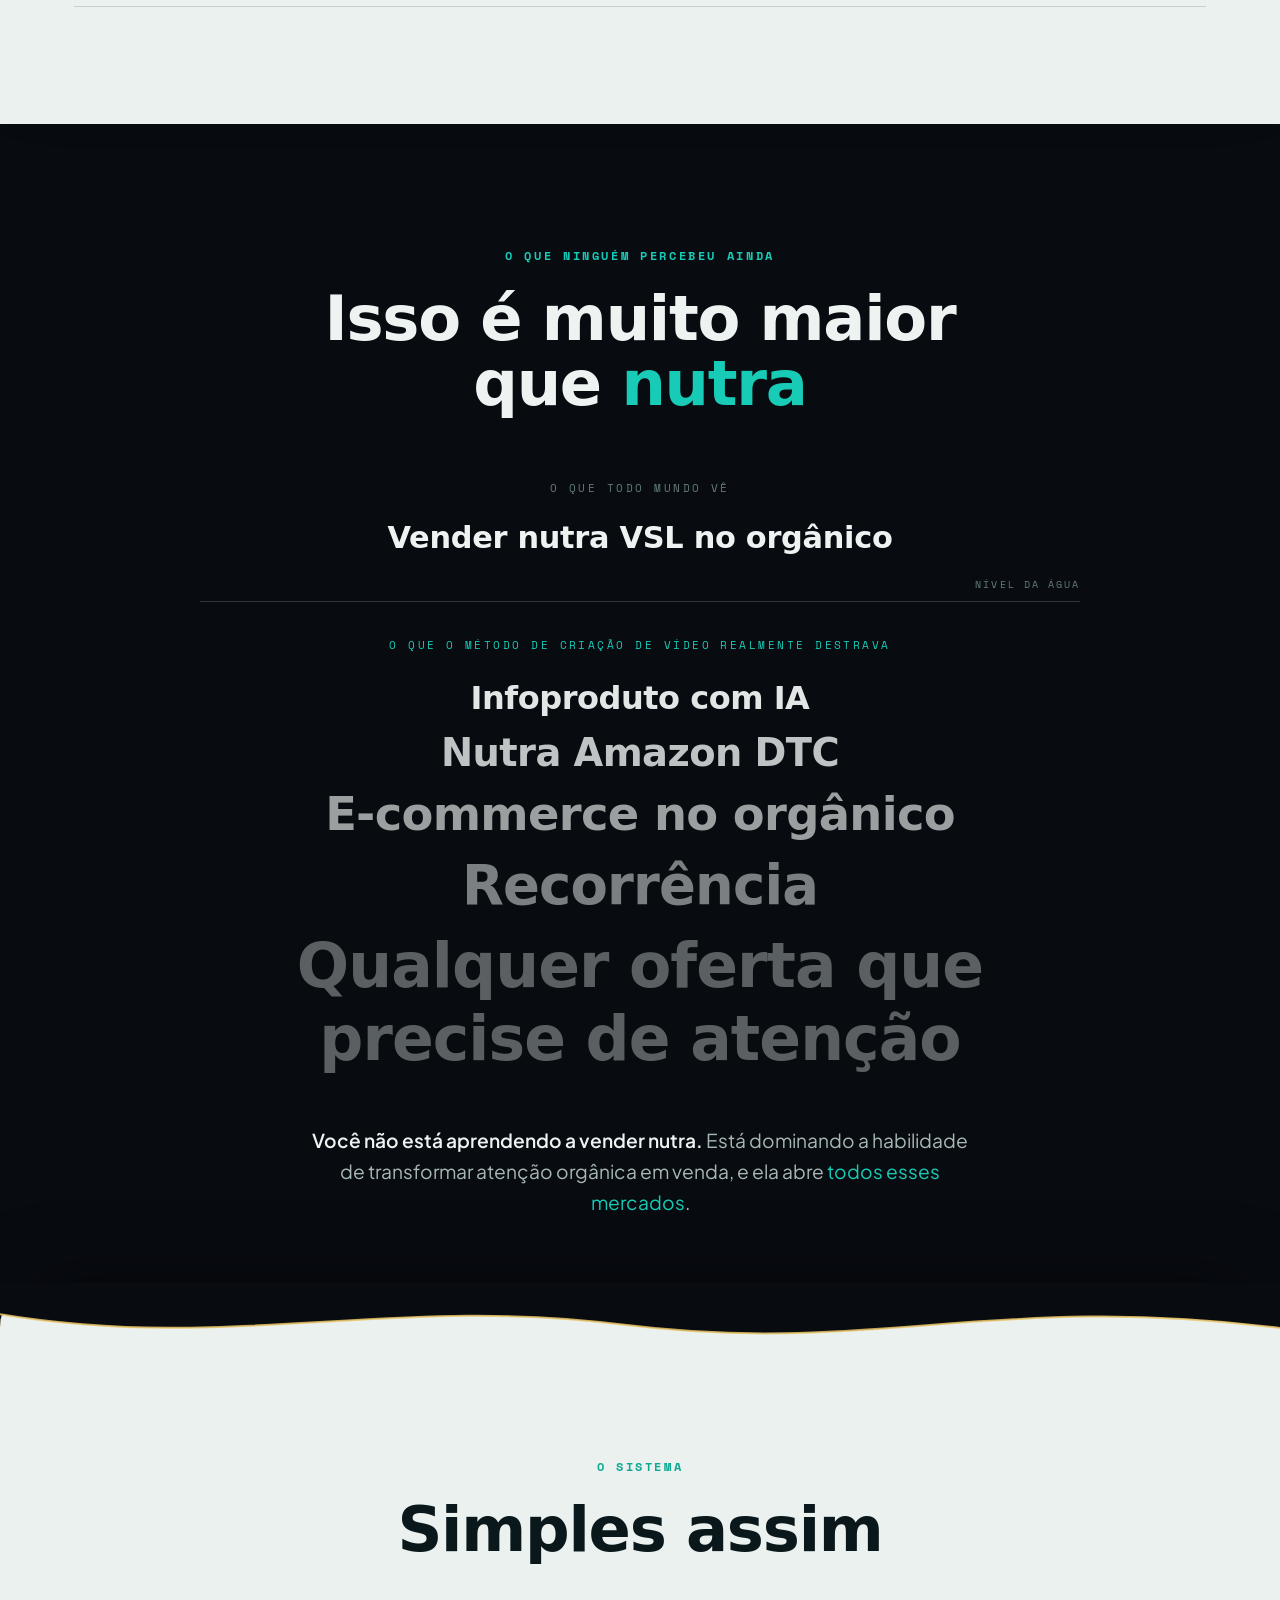
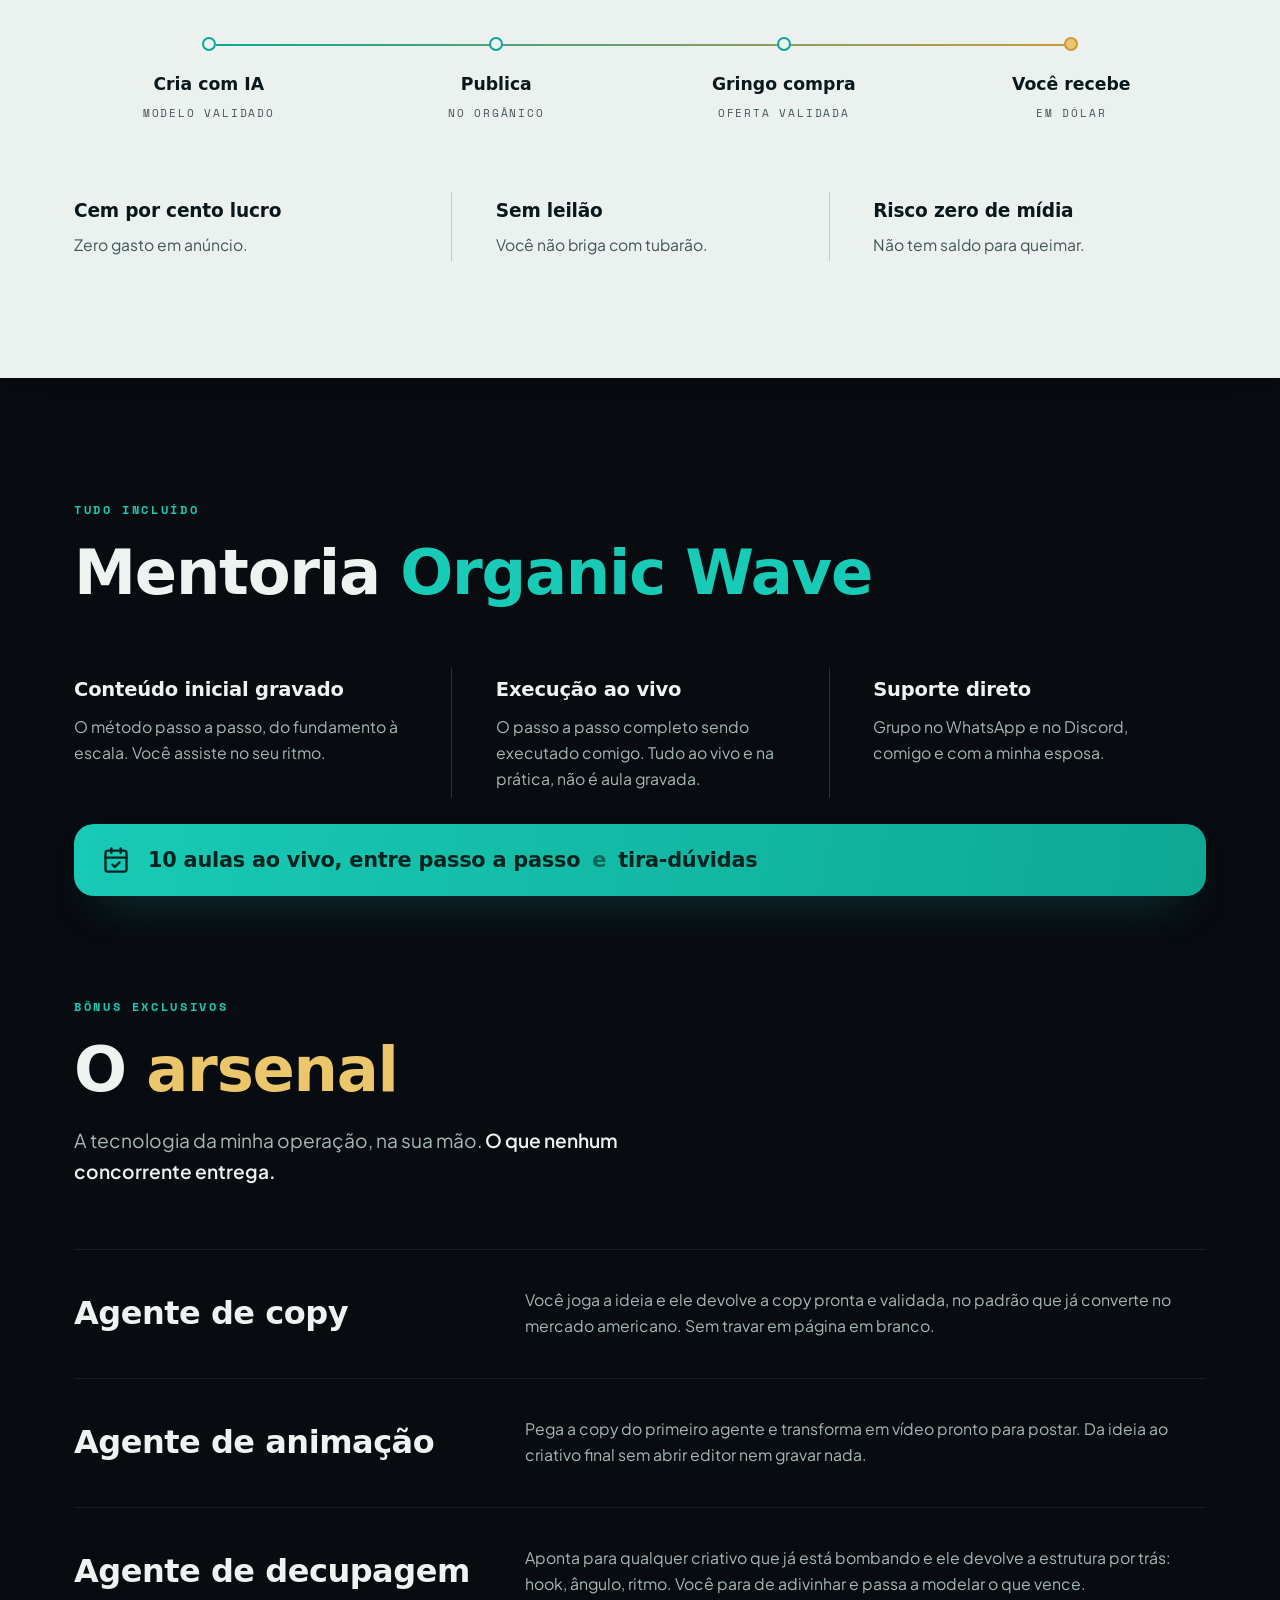
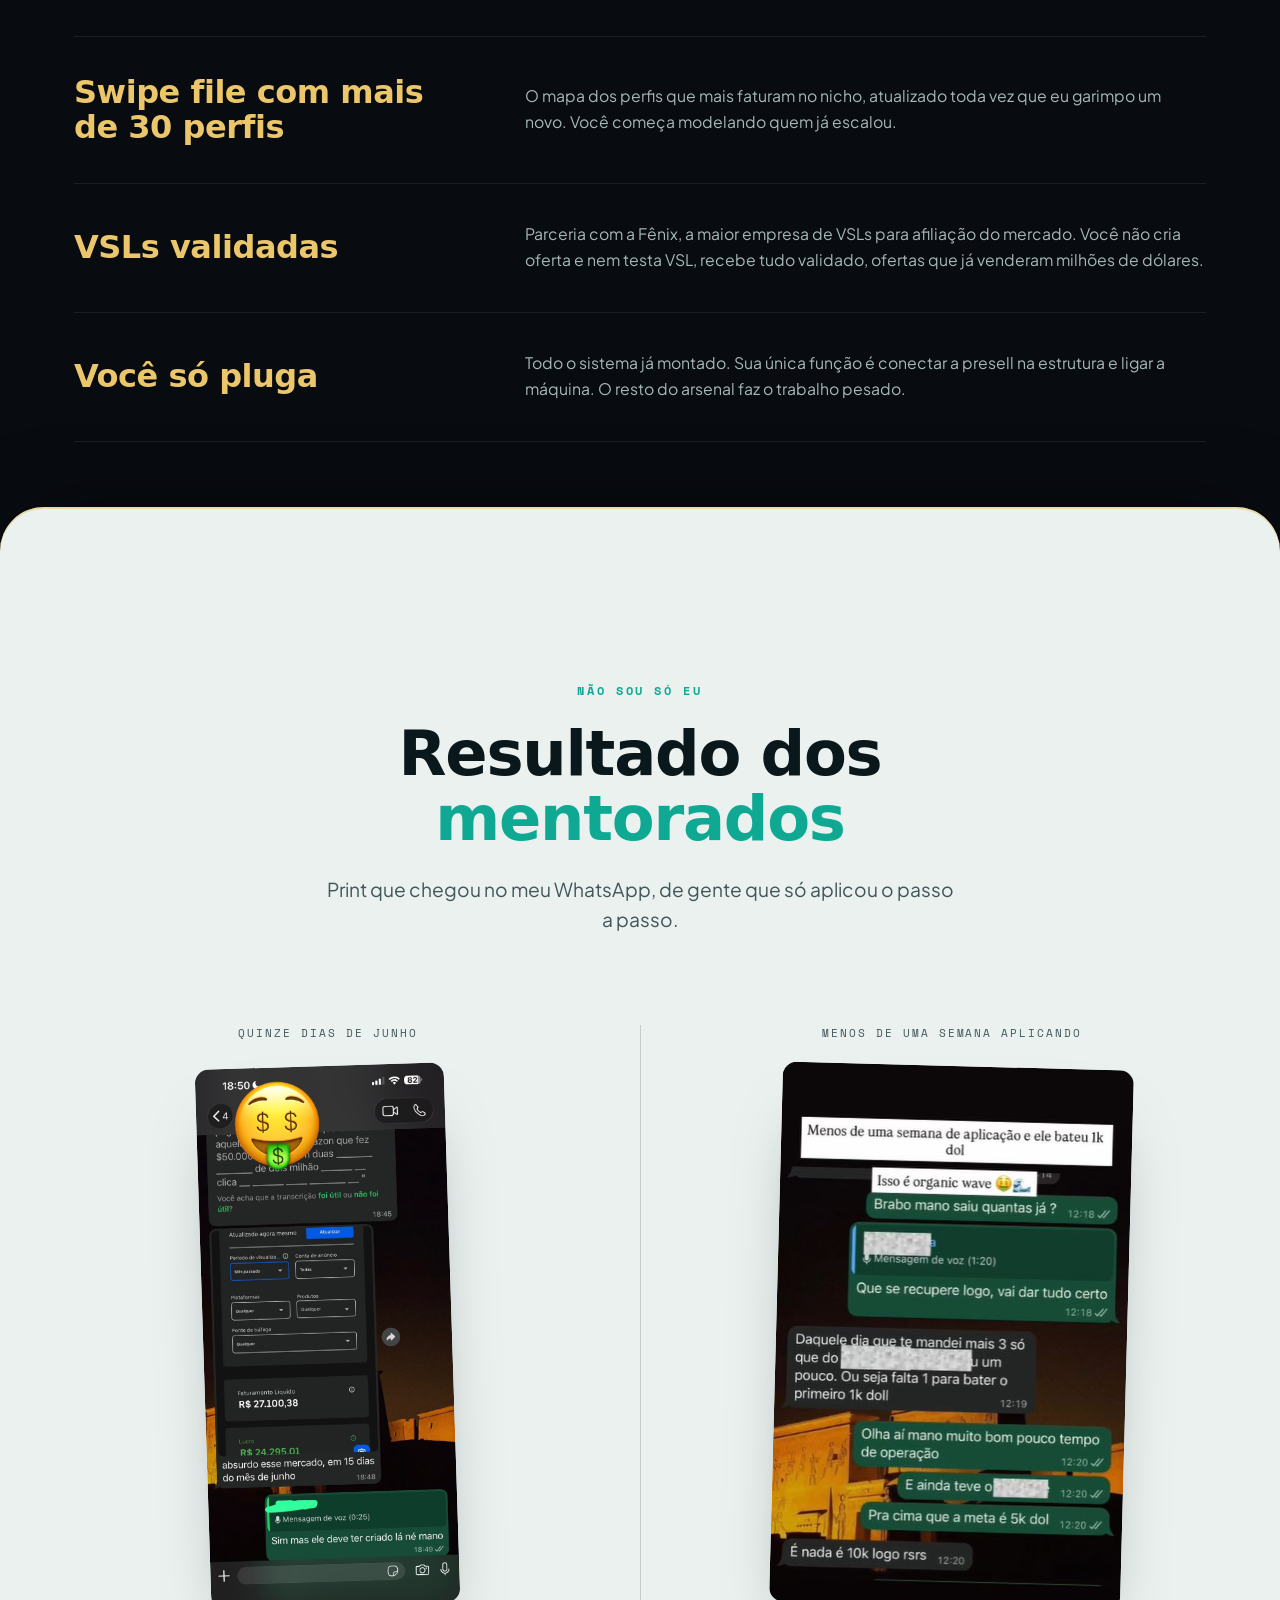
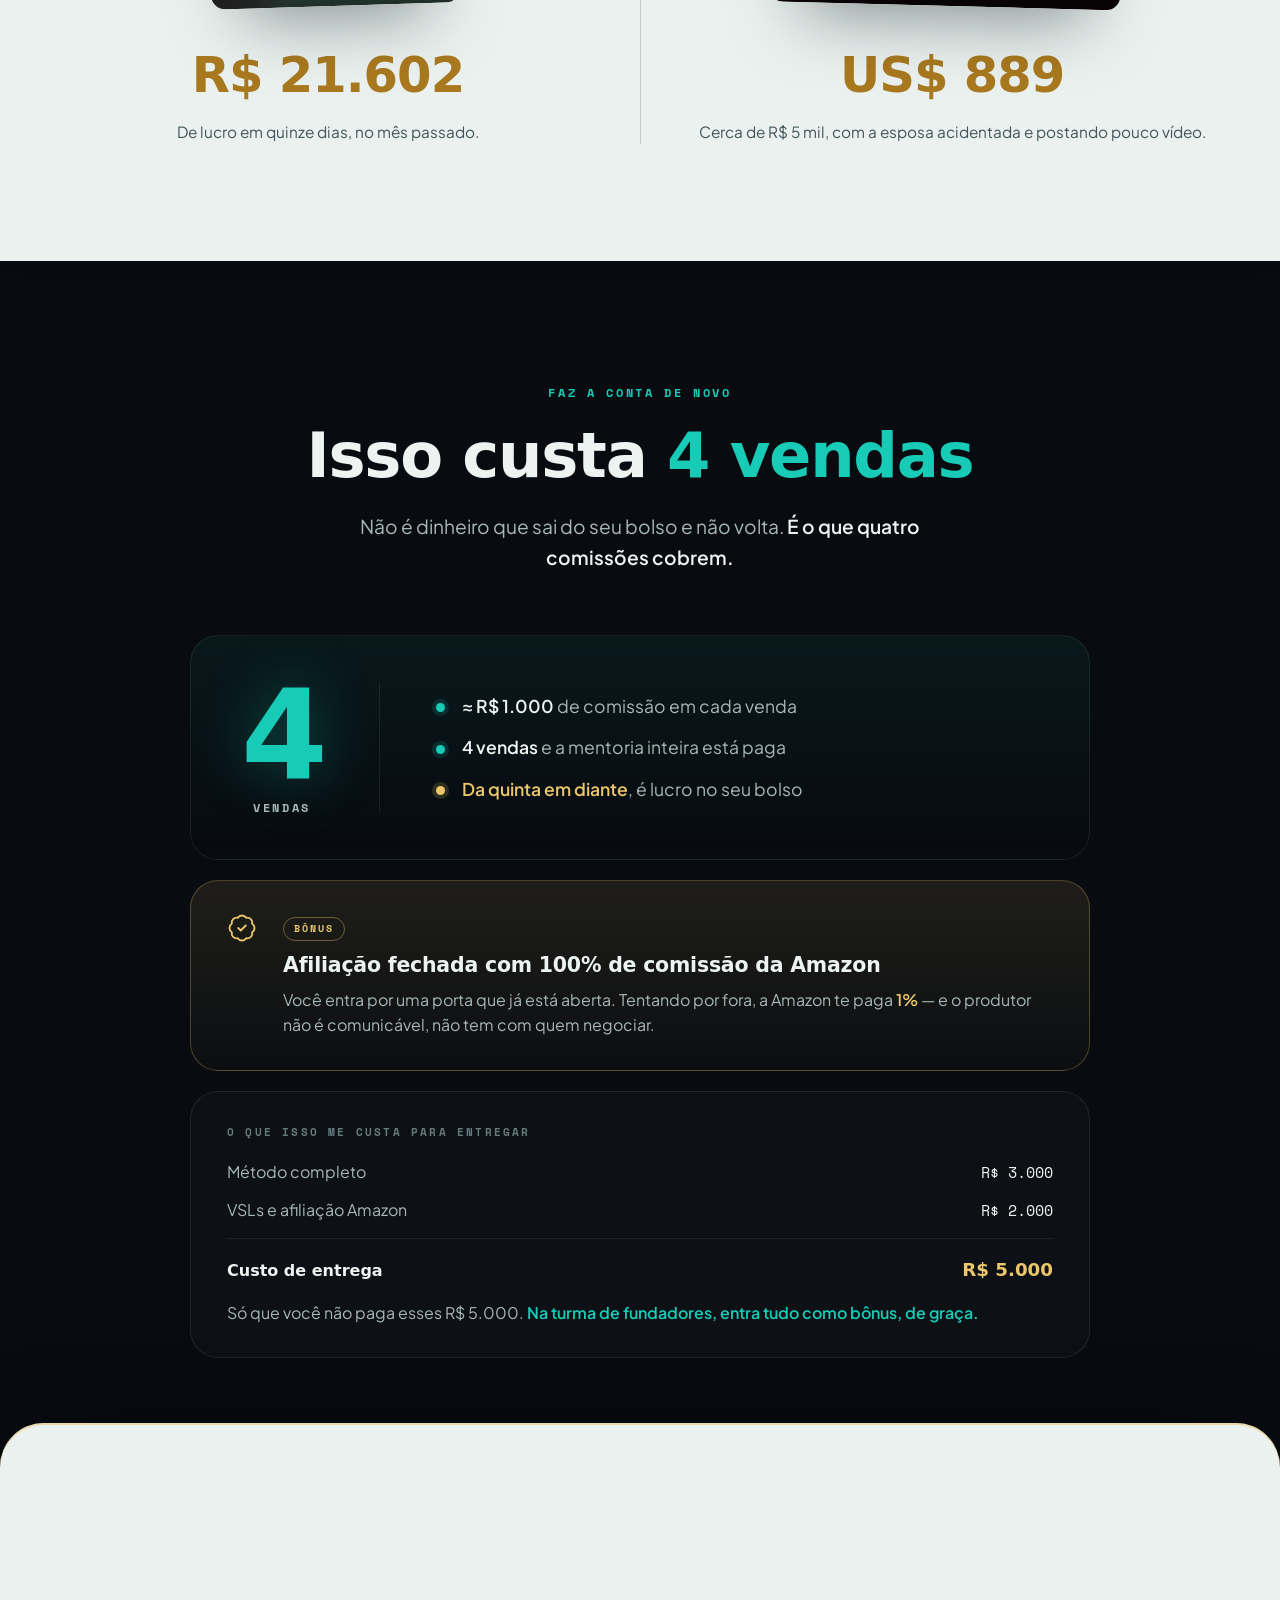
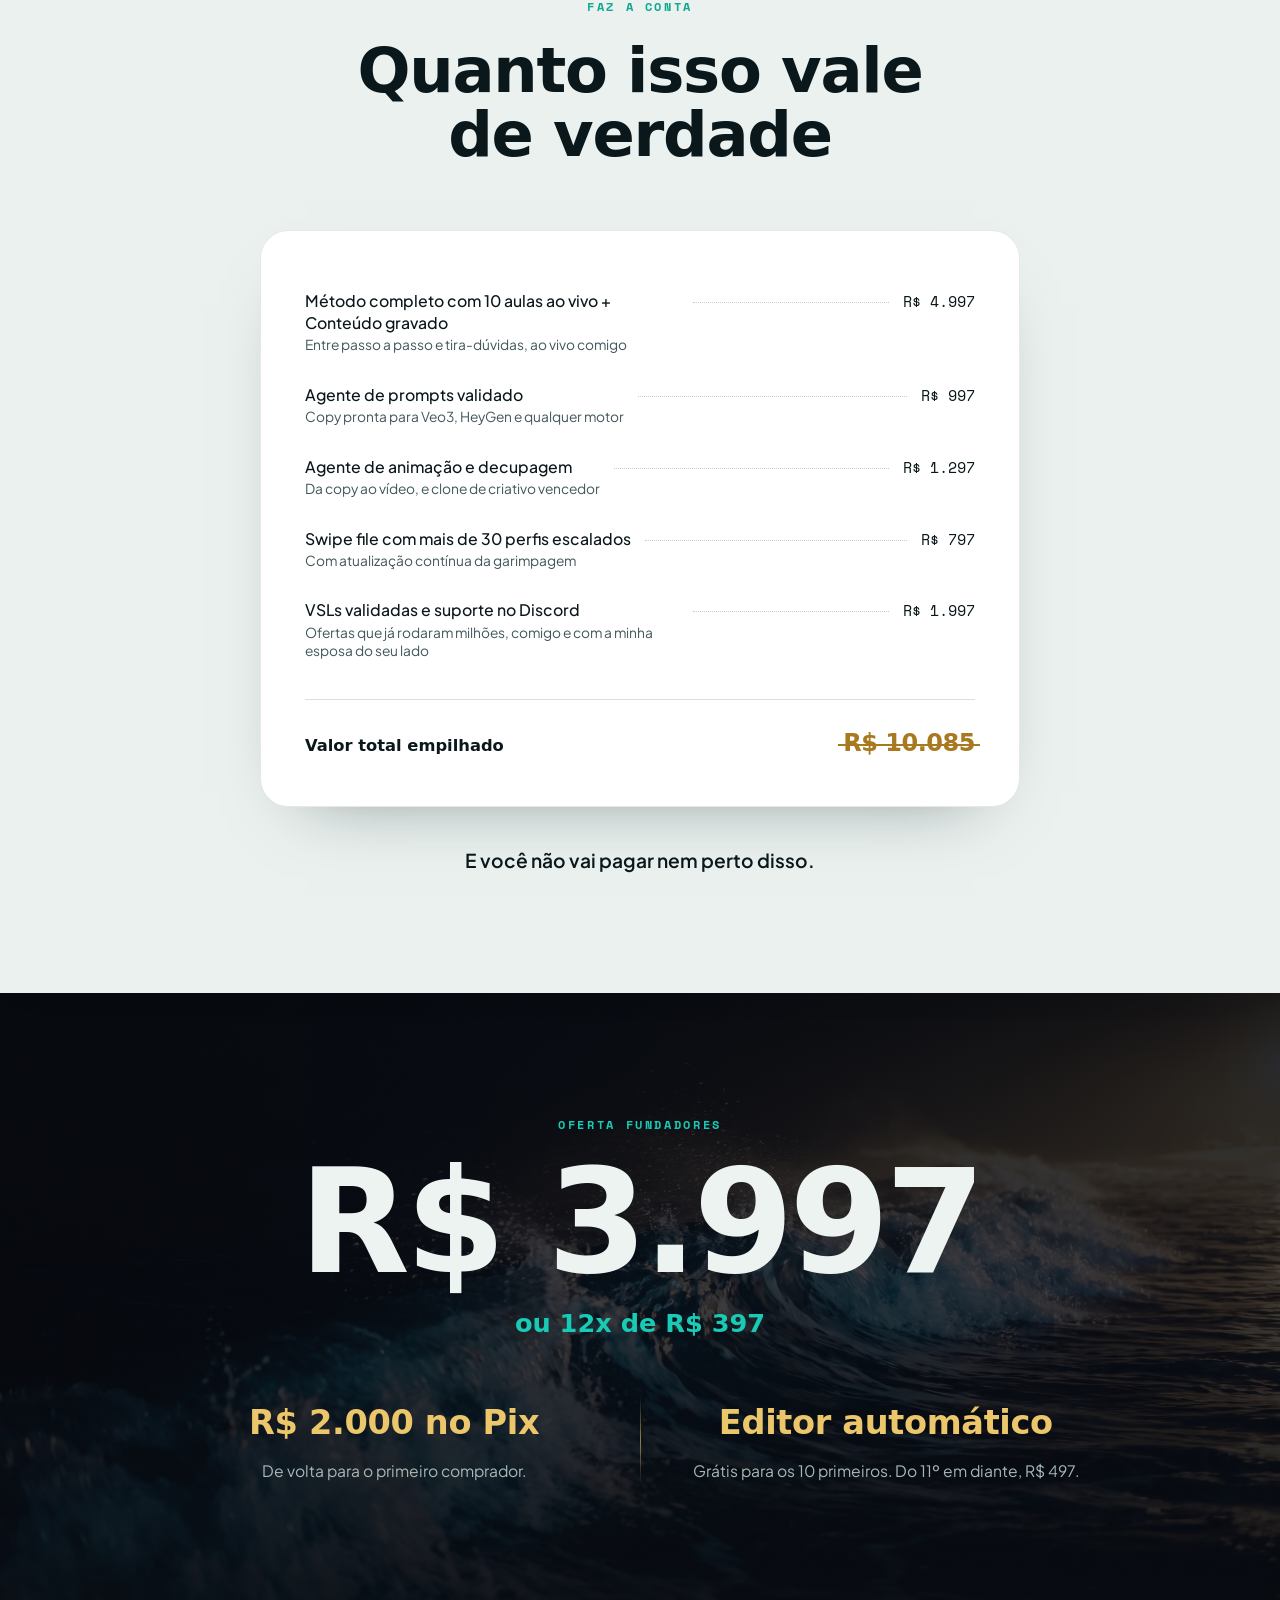
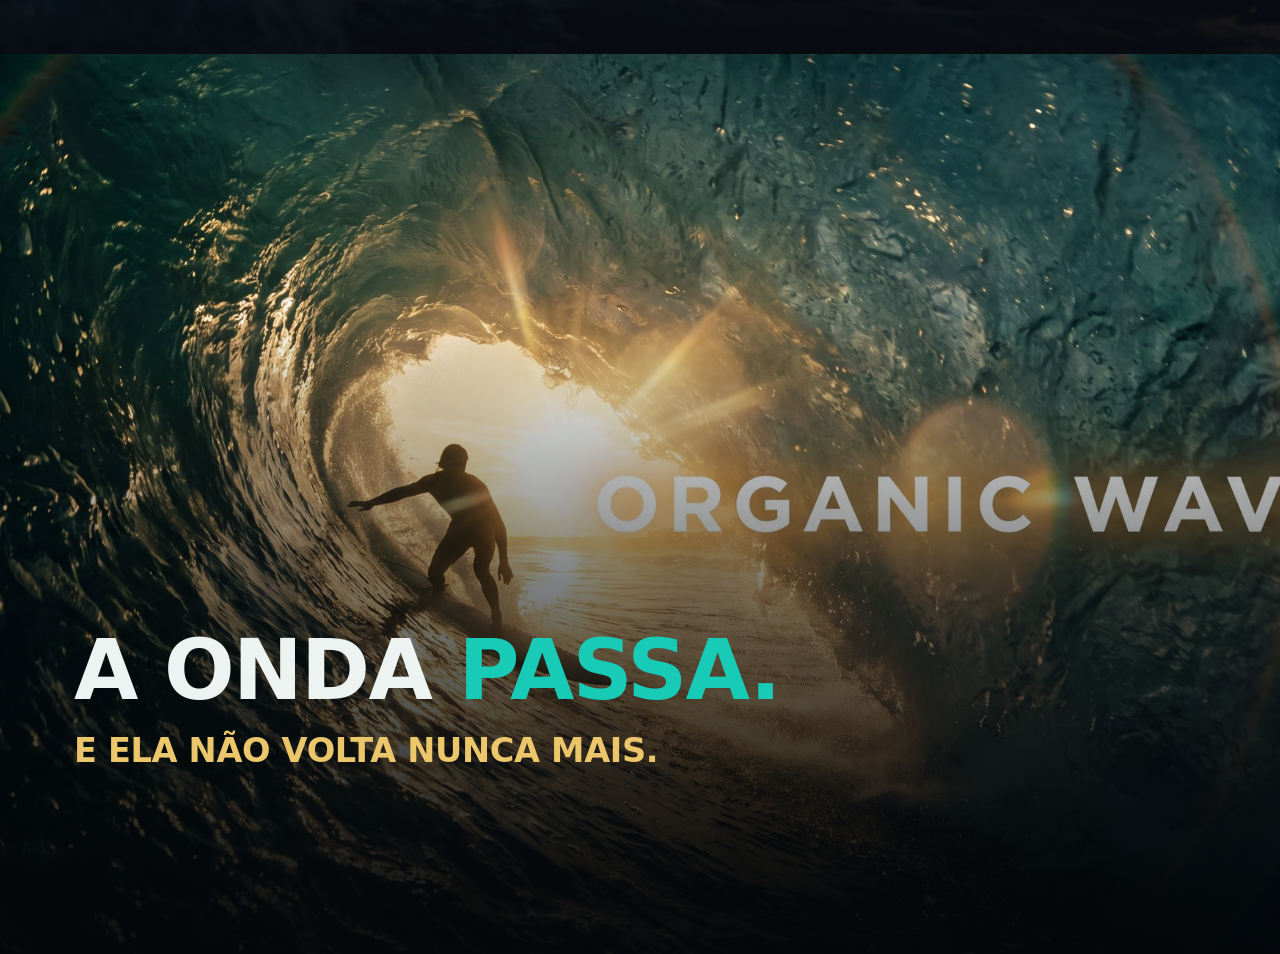
==== commit 641ff421: "Deck OW: suporte no grupo do WhatsApp e do Discord com a esposa Ajusta o pillar "Suporte direto": "G" ====
--- a/apresentacao/index.html
+++ b/apresentacao/index.html
@@ -848,7 +848,7 @@
       </div>
       <div class="pillar">
         <h3 class="pillar-t">Suporte direto</h3>
-        <p class="pillar-s">Grupo e WhatsApp individual comigo e com a minha esposa.</p>
+        <p class="pillar-s">Grupo no WhatsApp e no Discord, comigo e com a minha esposa.</p>
       </div>
     </div>
 
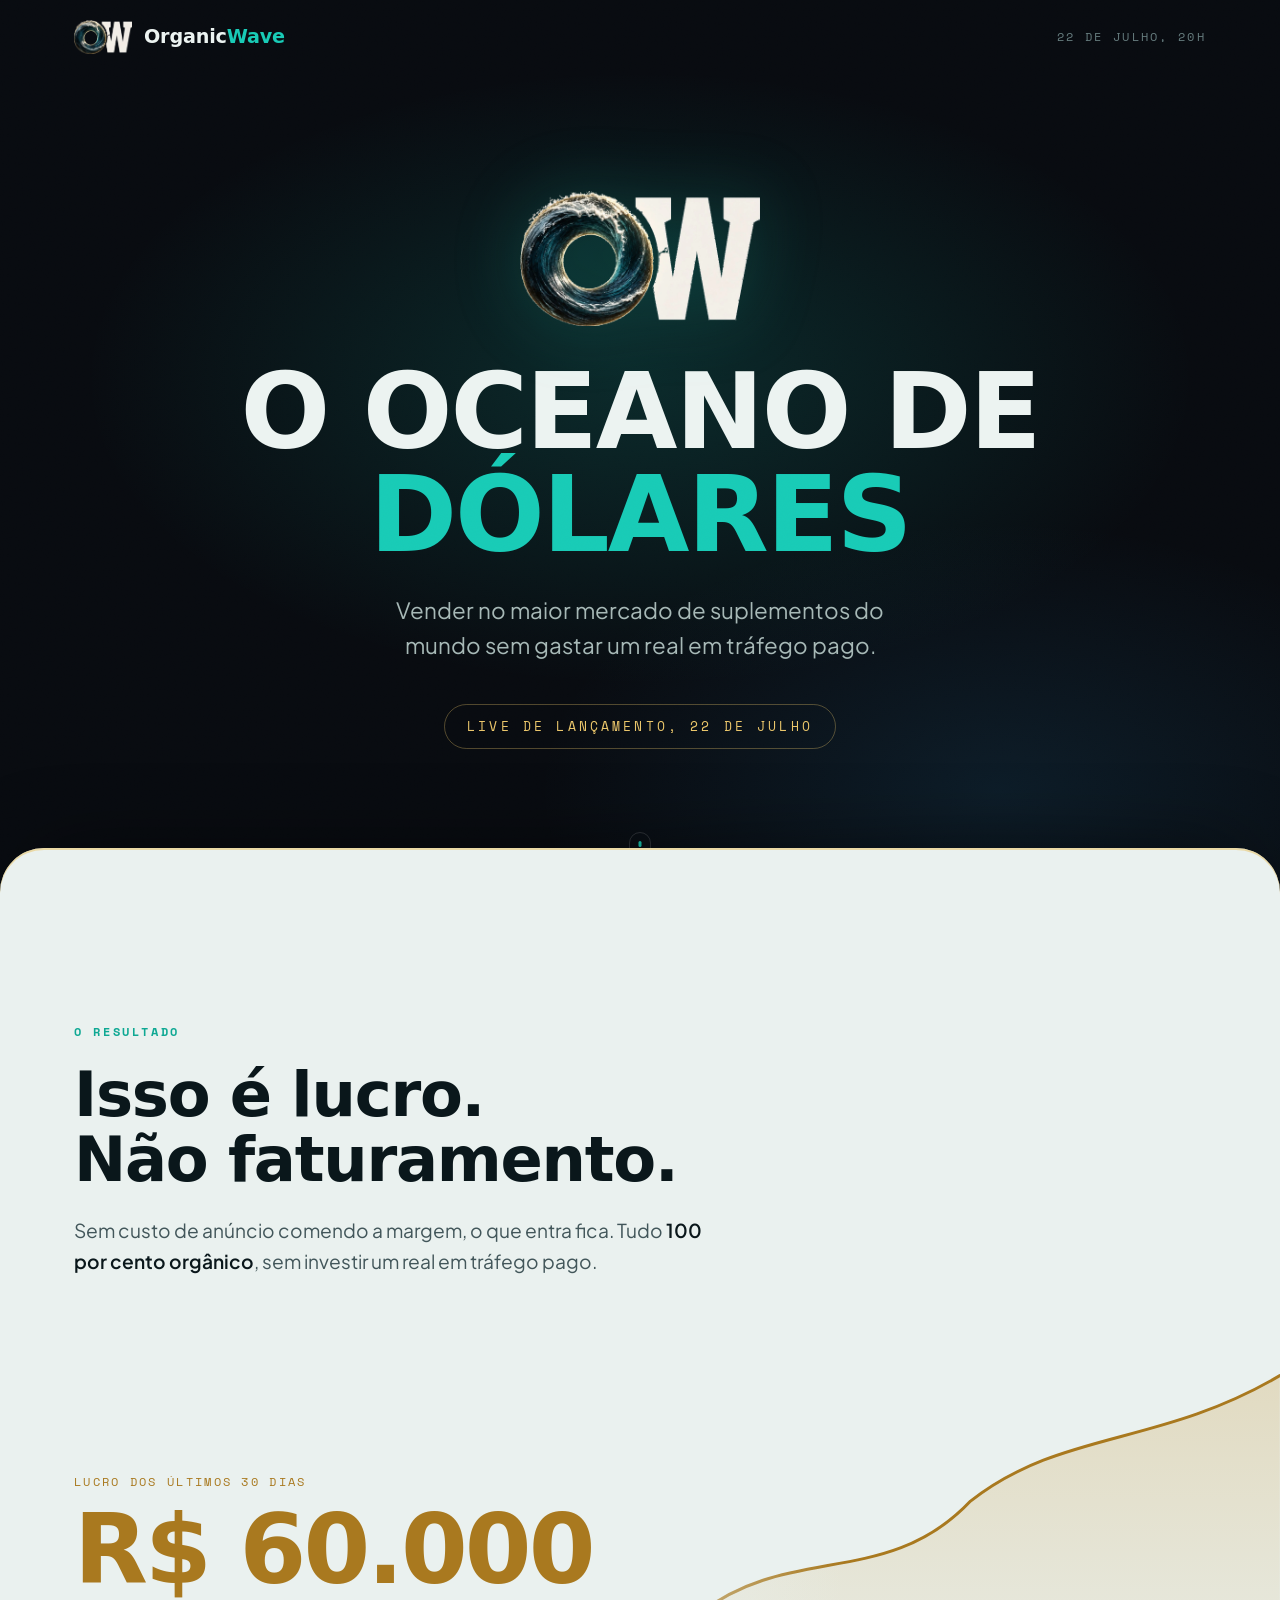
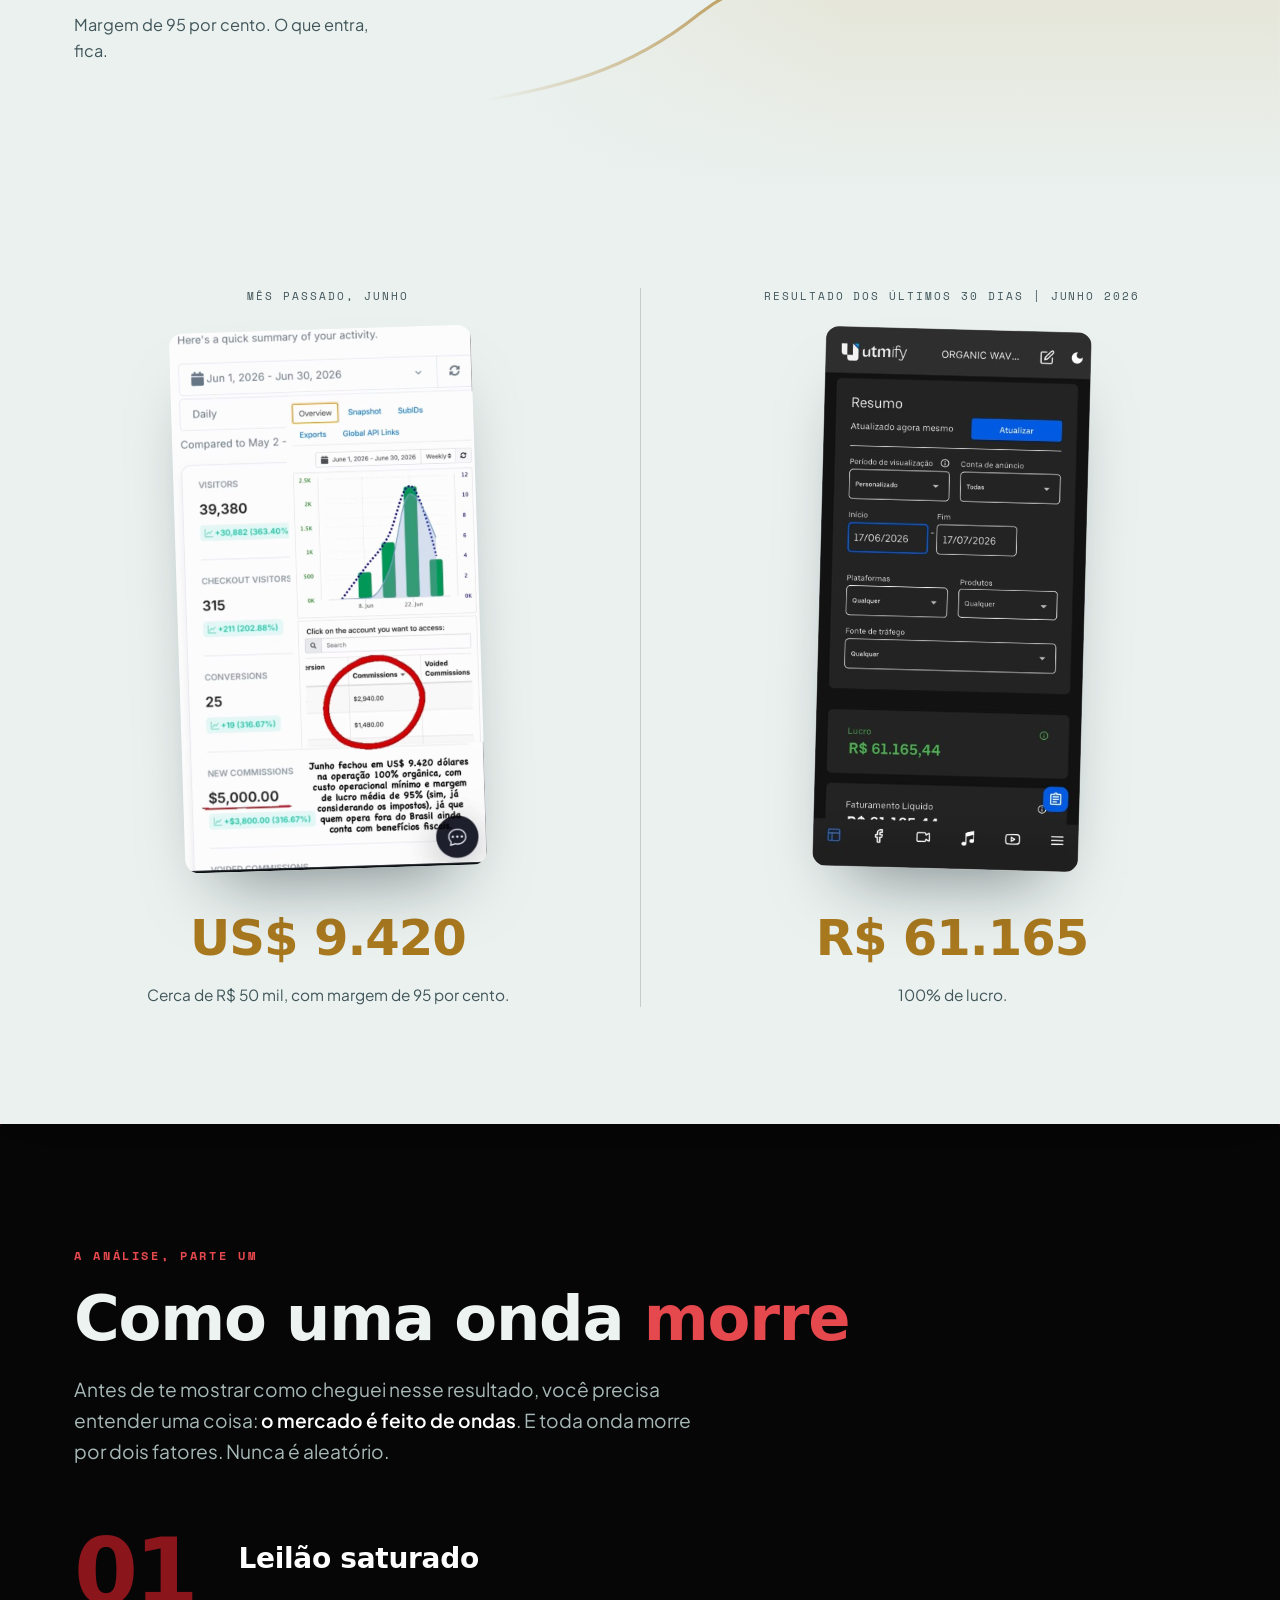
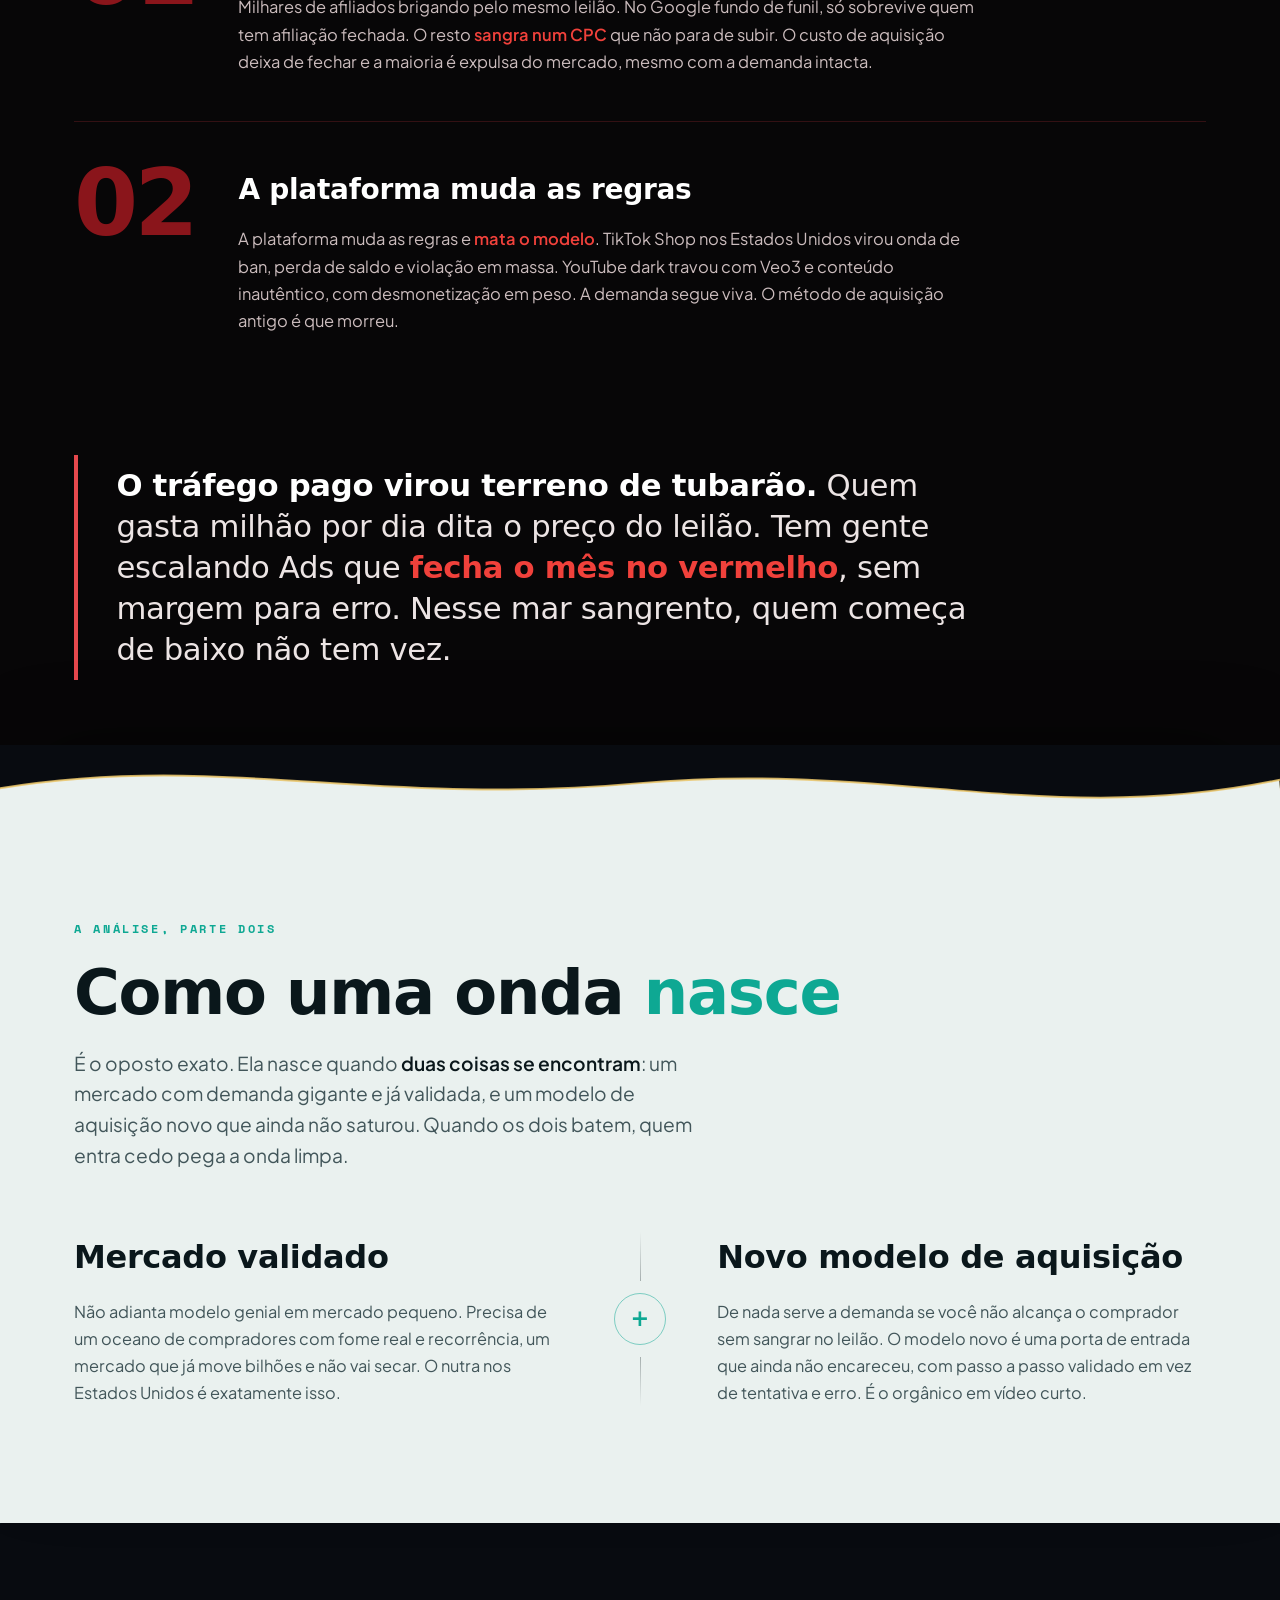
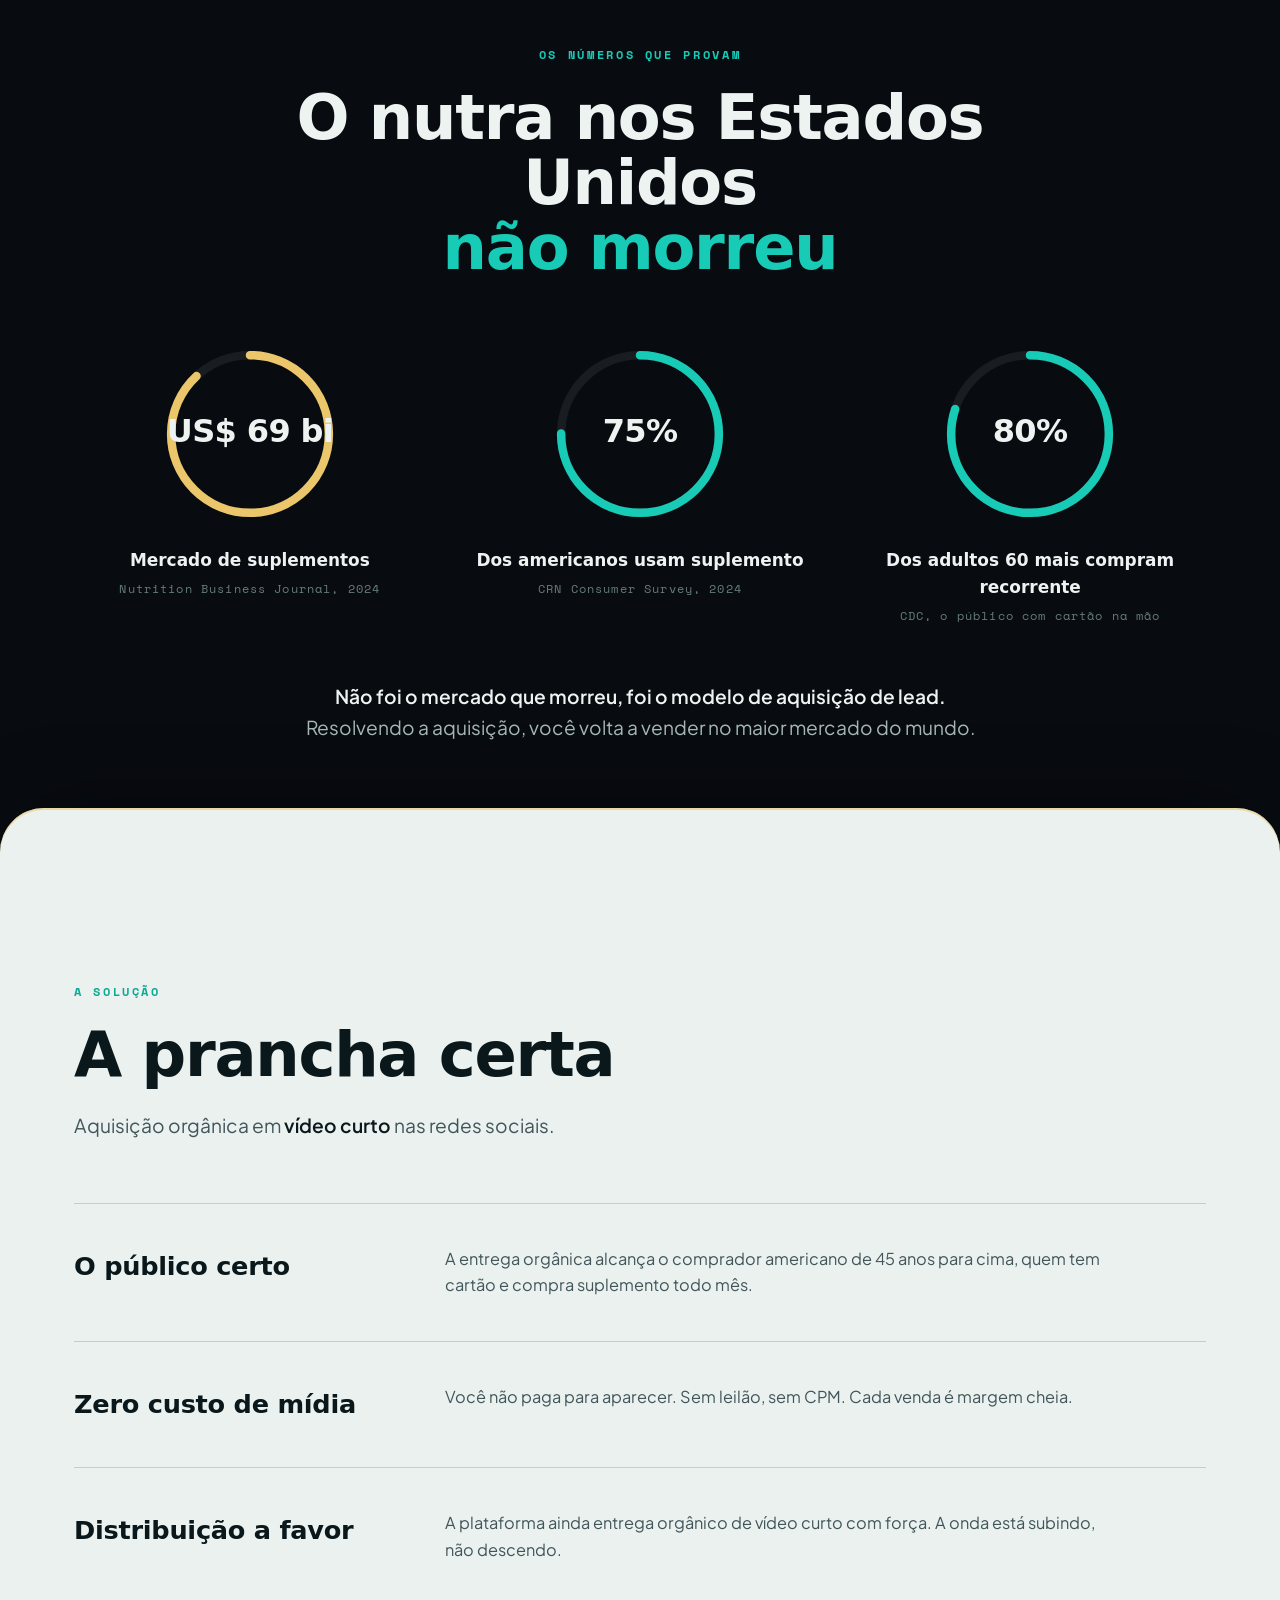
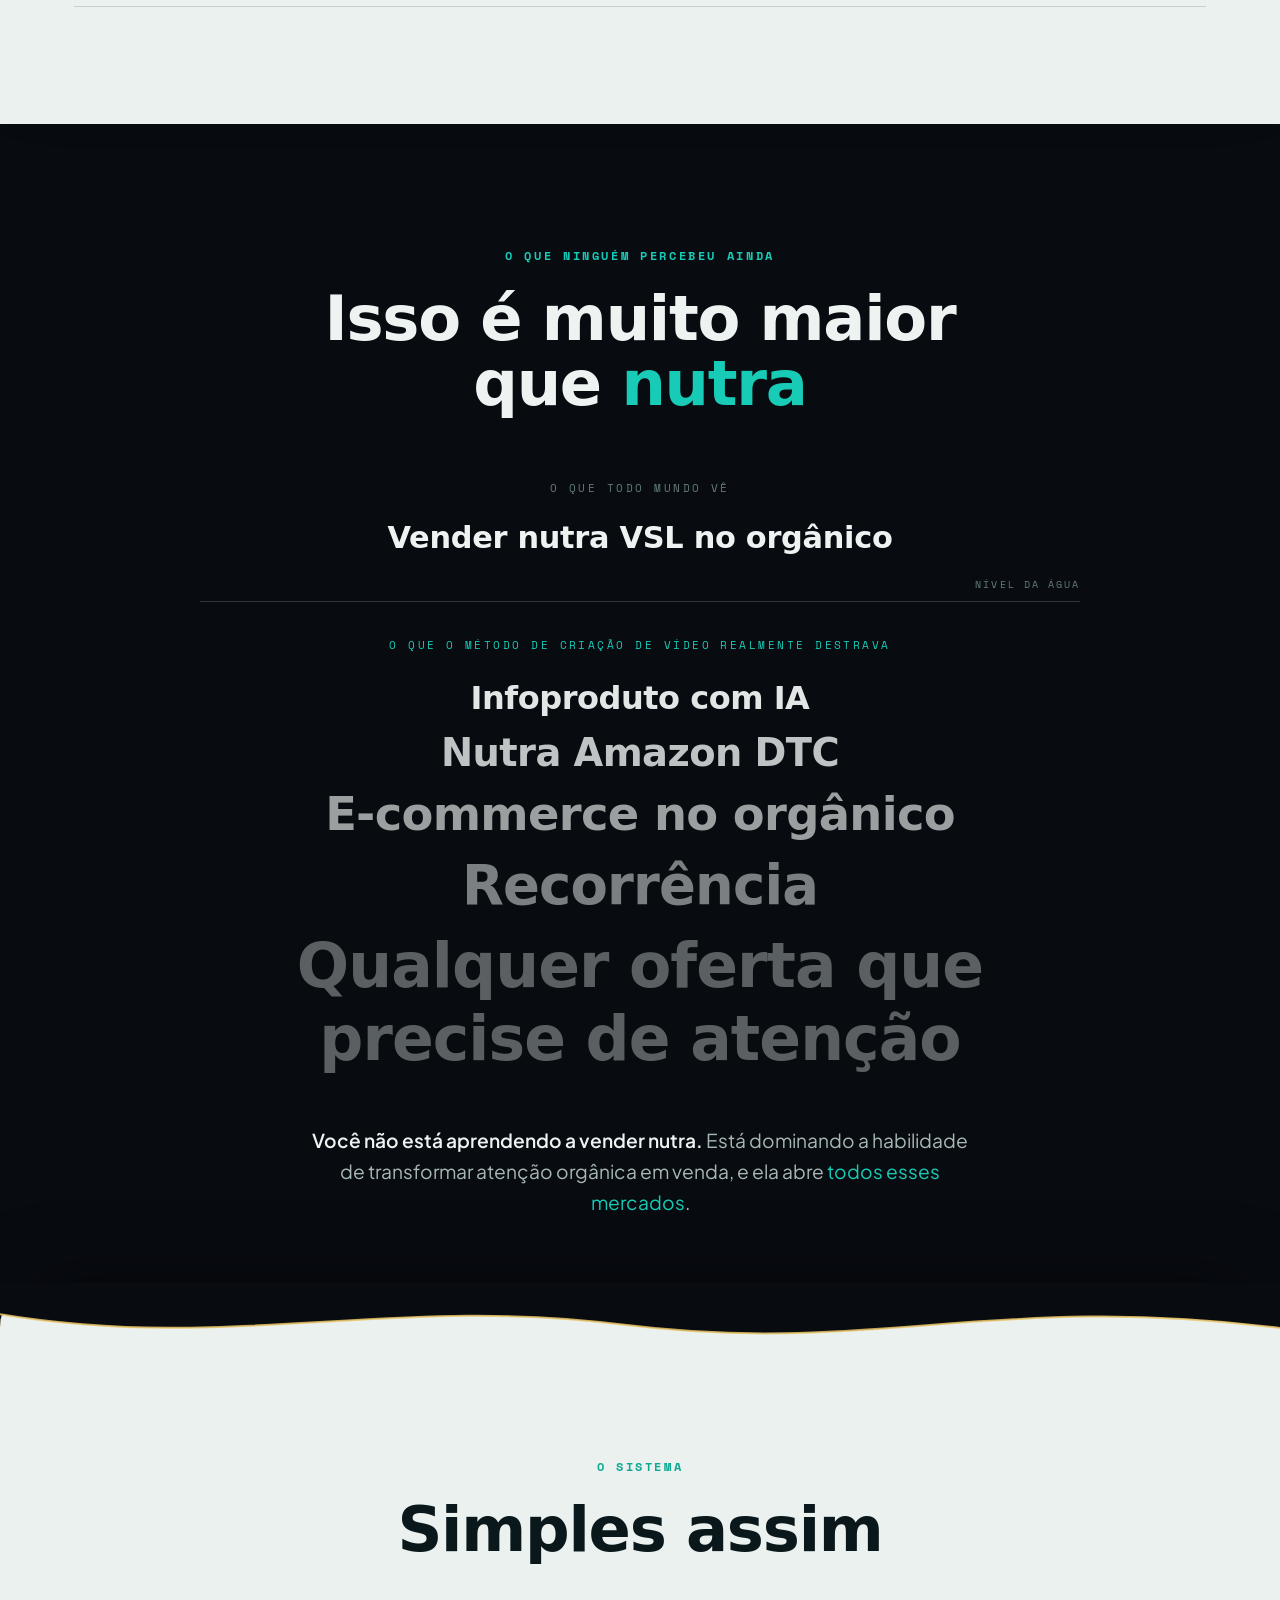
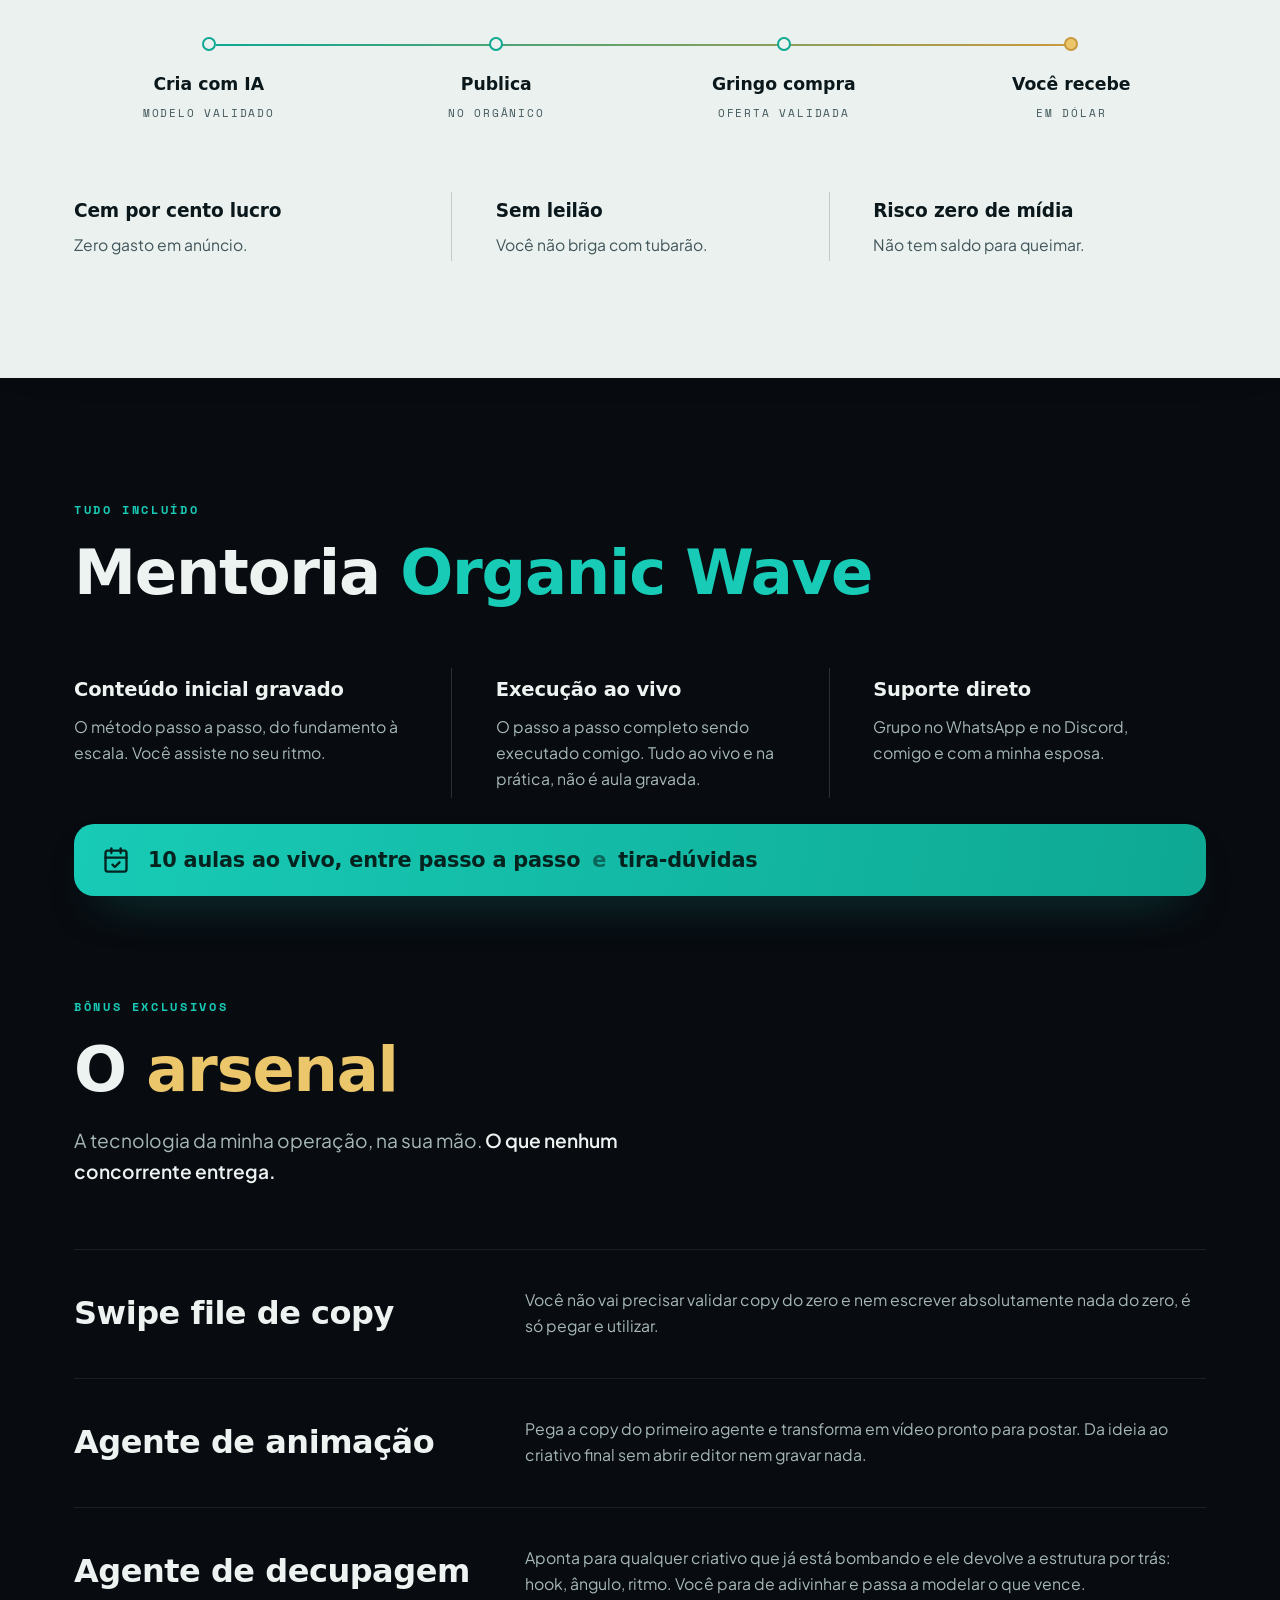
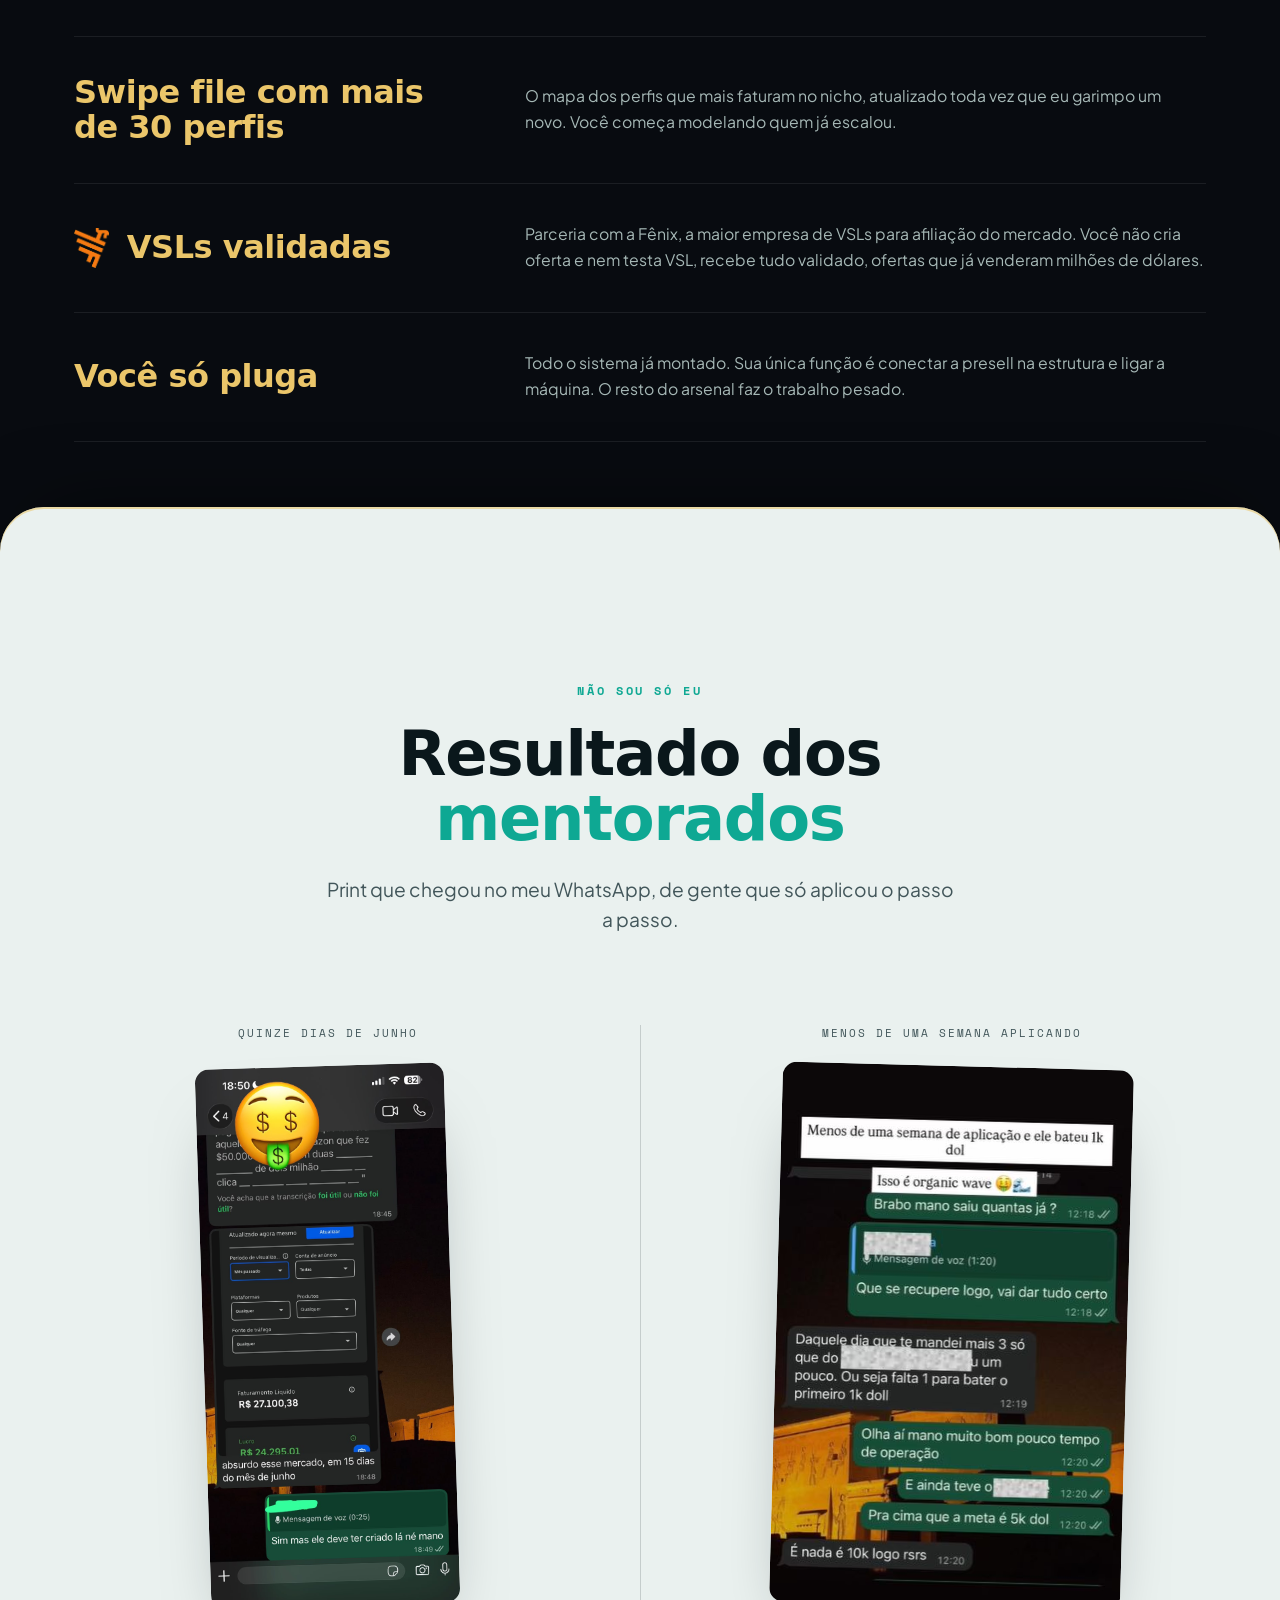
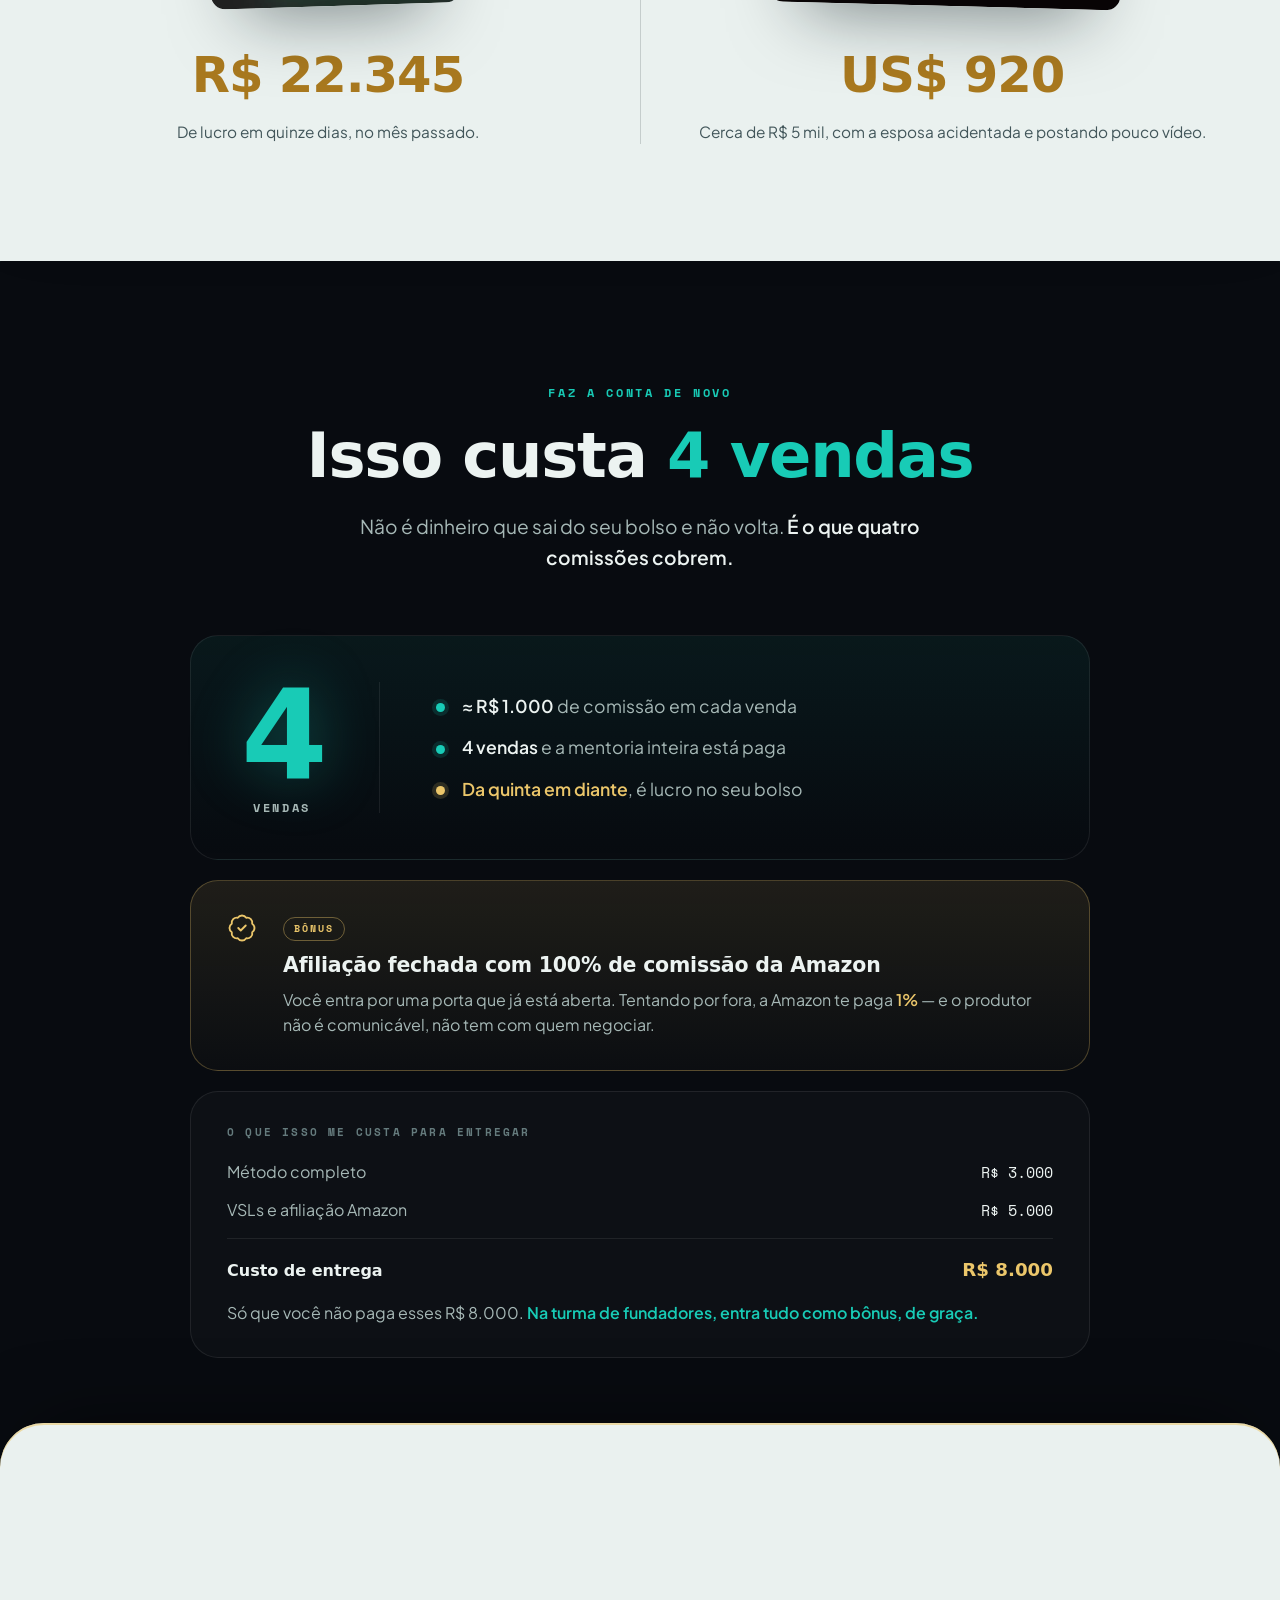
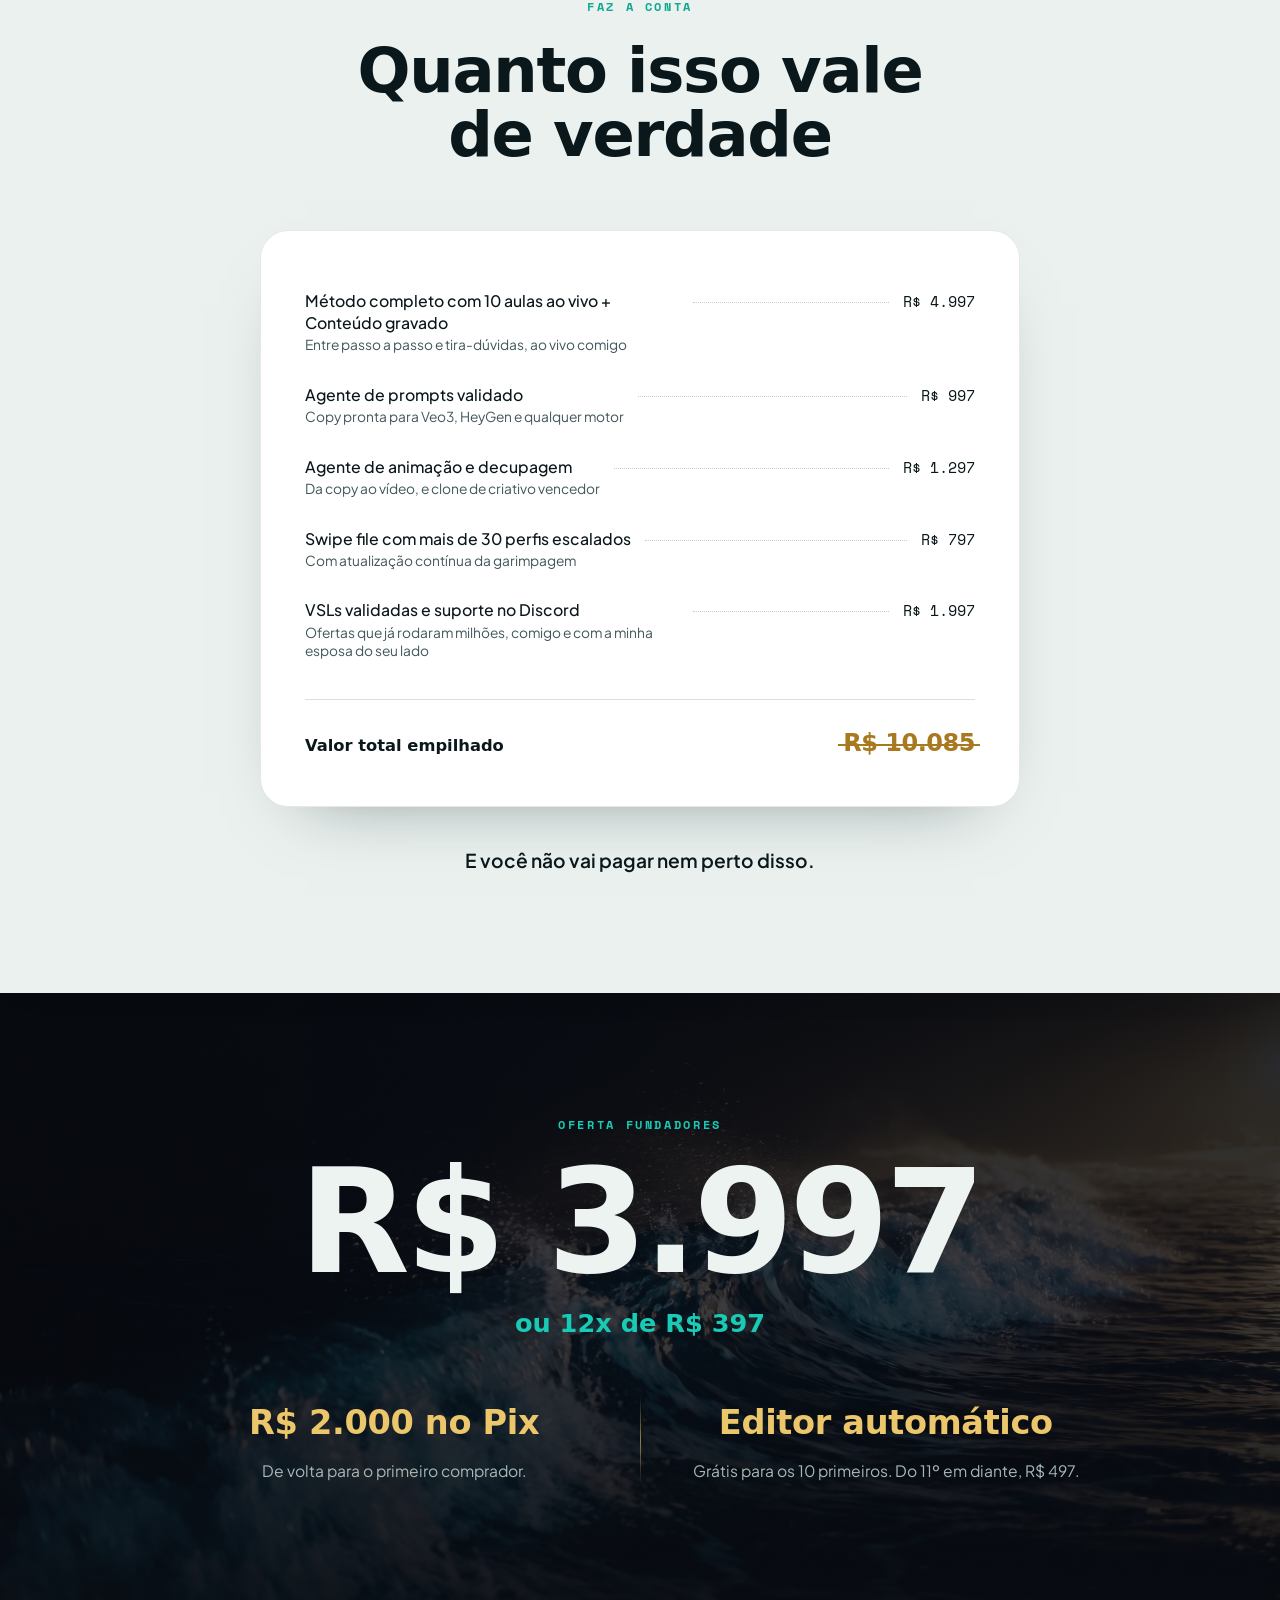
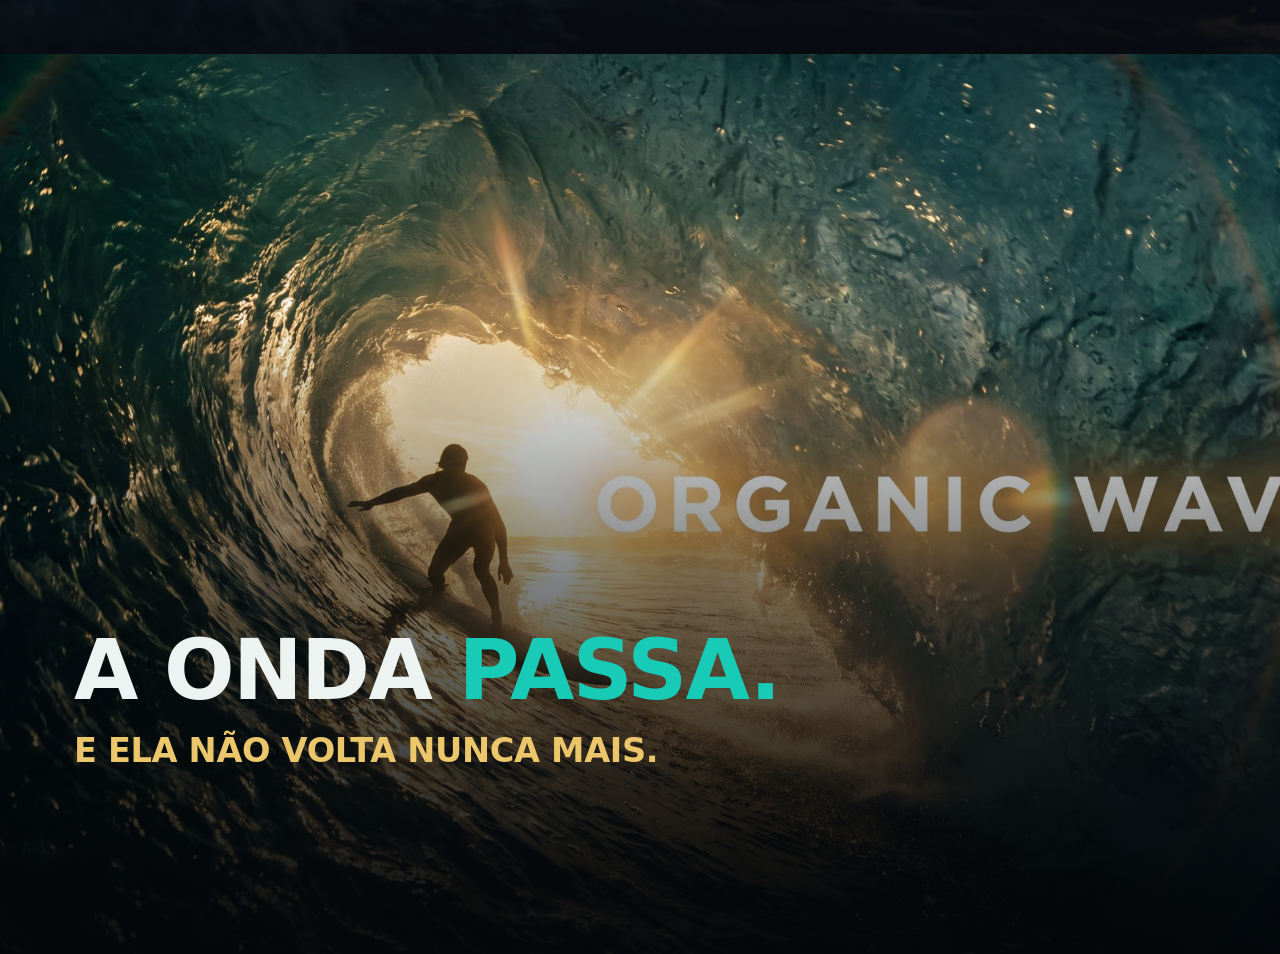
==== commit 70f849eb: "Deck OW: Swipe file de copy, custo Amazon 5k e logo Fenix nas VSLs - Arsenal: "Agente de copy" vira " ====
--- a/apresentacao/index.html
+++ b/apresentacao/index.html
@@ -274,6 +274,8 @@
 .arsenal-item:hover .arsenal-name{color:var(--aqua)}
 .arsenal-gold .arsenal-name{color:var(--gold)}
 .arsenal-gold:hover .arsenal-name{color:var(--gold-2)}
+.arsenal-name:has(.fenix-mark){display:flex;align-items:center;gap:.55em}
+.fenix-mark{height:1.25em;width:auto;flex:none}
 .arsenal-text{color:var(--ink-dim);font-size:.99rem;line-height:1.64;max-width:58ch}
 
 /* iceberg tipográfico: afunda crescendo, sem chip nem painel ---------------- */
@@ -864,8 +866,8 @@
     </div>
     <ul class="arsenal">
       <li class="arsenal-item rv">
-        <h3 class="arsenal-name">Agente de copy</h3>
-        <p class="arsenal-text">Você joga a ideia e ele devolve a copy pronta e validada, no padrão que já converte no mercado americano. Sem travar em página em branco.</p>
+        <h3 class="arsenal-name">Swipe file de copy</h3>
+        <p class="arsenal-text">Você não vai precisar validar copy do zero e nem escrever absolutamente nada do zero, é só pegar e utilizar.</p>
       </li>
       <li class="arsenal-item rv">
         <h3 class="arsenal-name">Agente de animação</h3>
@@ -880,7 +882,7 @@
         <p class="arsenal-text">O mapa dos perfis que mais faturam no nicho, atualizado toda vez que eu garimpo um novo. Você começa modelando quem já escalou.</p>
       </li>
       <li class="arsenal-item arsenal-gold rv">
-        <h3 class="arsenal-name">VSLs validadas</h3>
+        <h3 class="arsenal-name"><img src="img/logo_fenix.webp" alt="Fênix" class="fenix-mark" width="40" height="45" decoding="async"> VSLs validadas</h3>
         <p class="arsenal-text">Parceria com a Fênix, a maior empresa de VSLs para afiliação do mercado. Você não cria oferta e nem testa VSL, recebe tudo validado, ofertas que já venderam milhões de dólares.</p>
       </li>
       <li class="arsenal-item arsenal-gold rv">
@@ -953,10 +955,10 @@
       <span class="pay-cost-lbl">O que isso me custa para entregar</span>
       <ul>
         <li><span>Método completo</span><span class="val">R$ 3.000</span></li>
-        <li><span>VSLs e afiliação Amazon</span><span class="val">R$ 2.000</span></li>
+        <li><span>VSLs e afiliação Amazon</span><span class="val">R$ 5.000</span></li>
       </ul>
-      <div class="pay-cost-total"><span>Custo de entrega</span><span class="val">R$ 5.000</span></div>
-      <p class="pay-cost-note">Só que você não paga esses R$ 5.000. <b>Na turma de fundadores, entra tudo como bônus, de graça.</b></p>
+      <div class="pay-cost-total"><span>Custo de entrega</span><span class="val">R$ 8.000</span></div>
+      <p class="pay-cost-note">Só que você não paga esses R$ 8.000. <b>Na turma de fundadores, entra tudo como bônus, de graça.</b></p>
     </div>
   </div>
 </section>
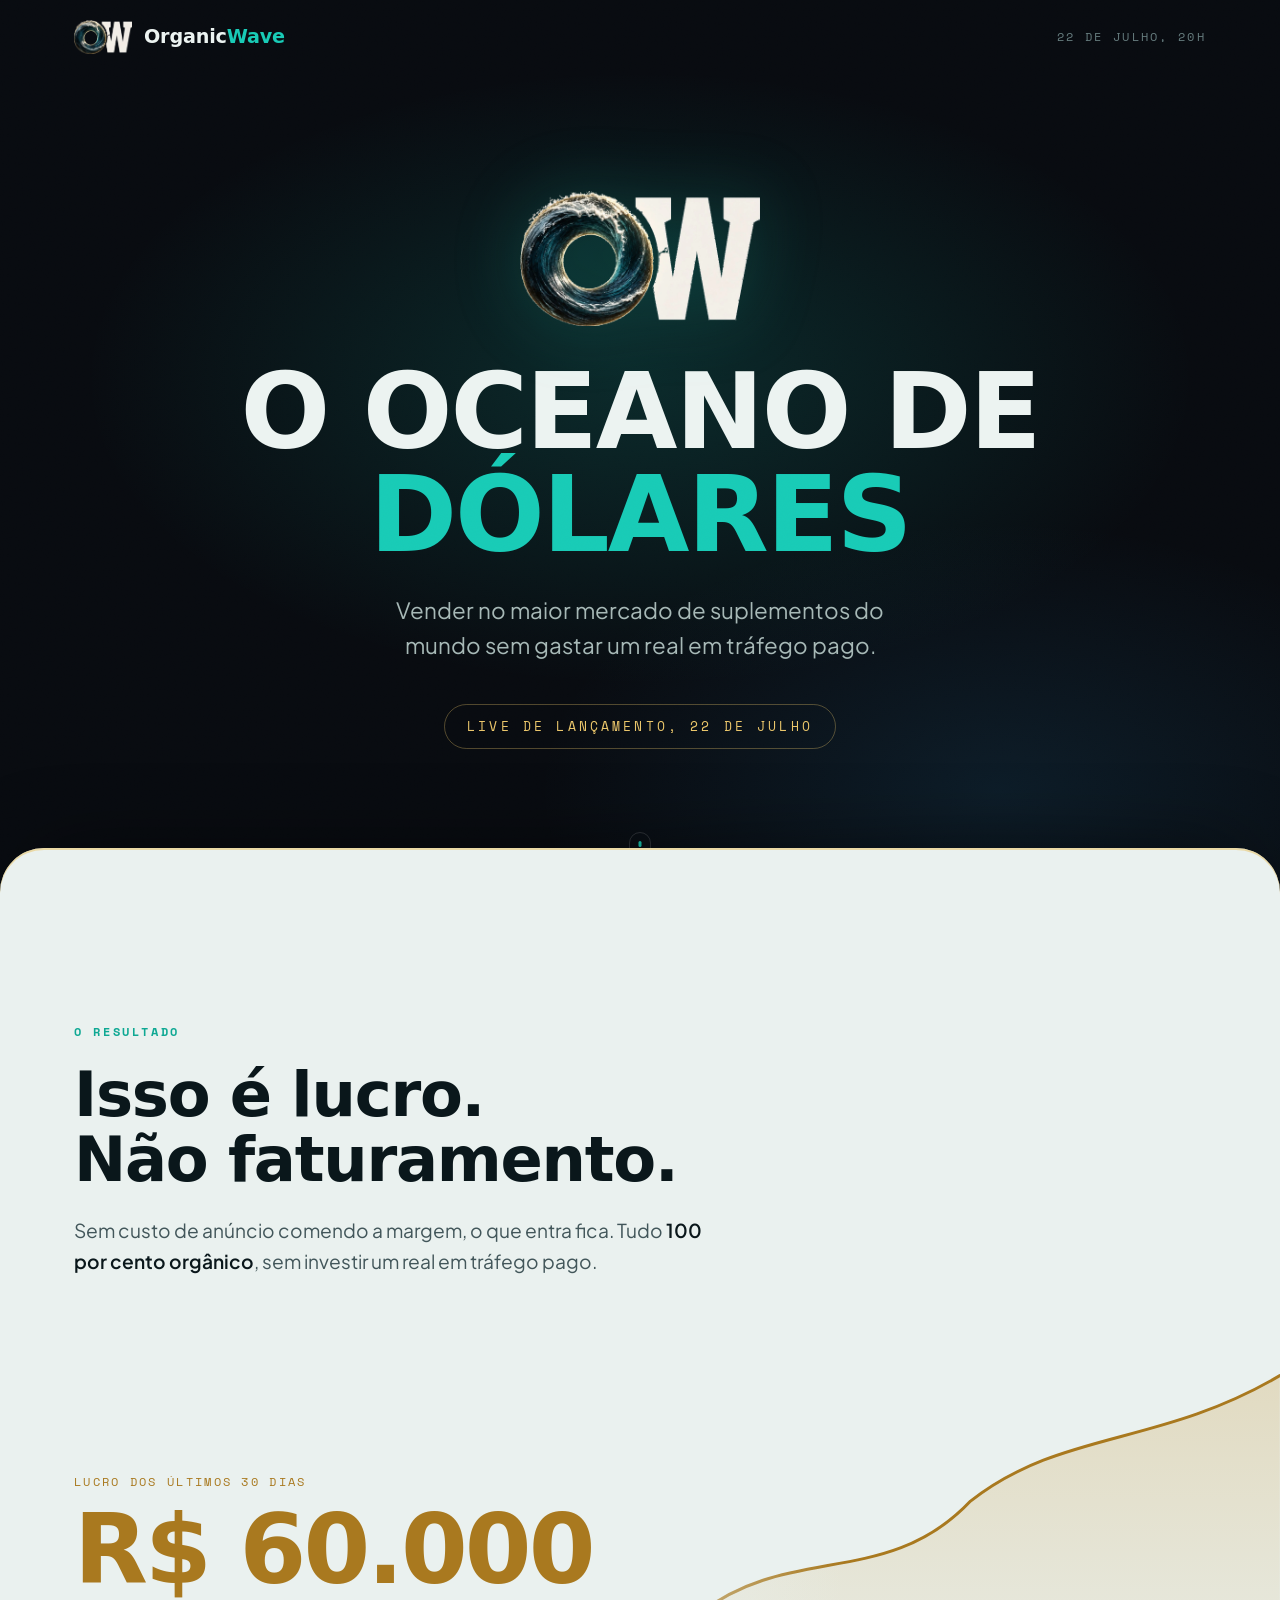
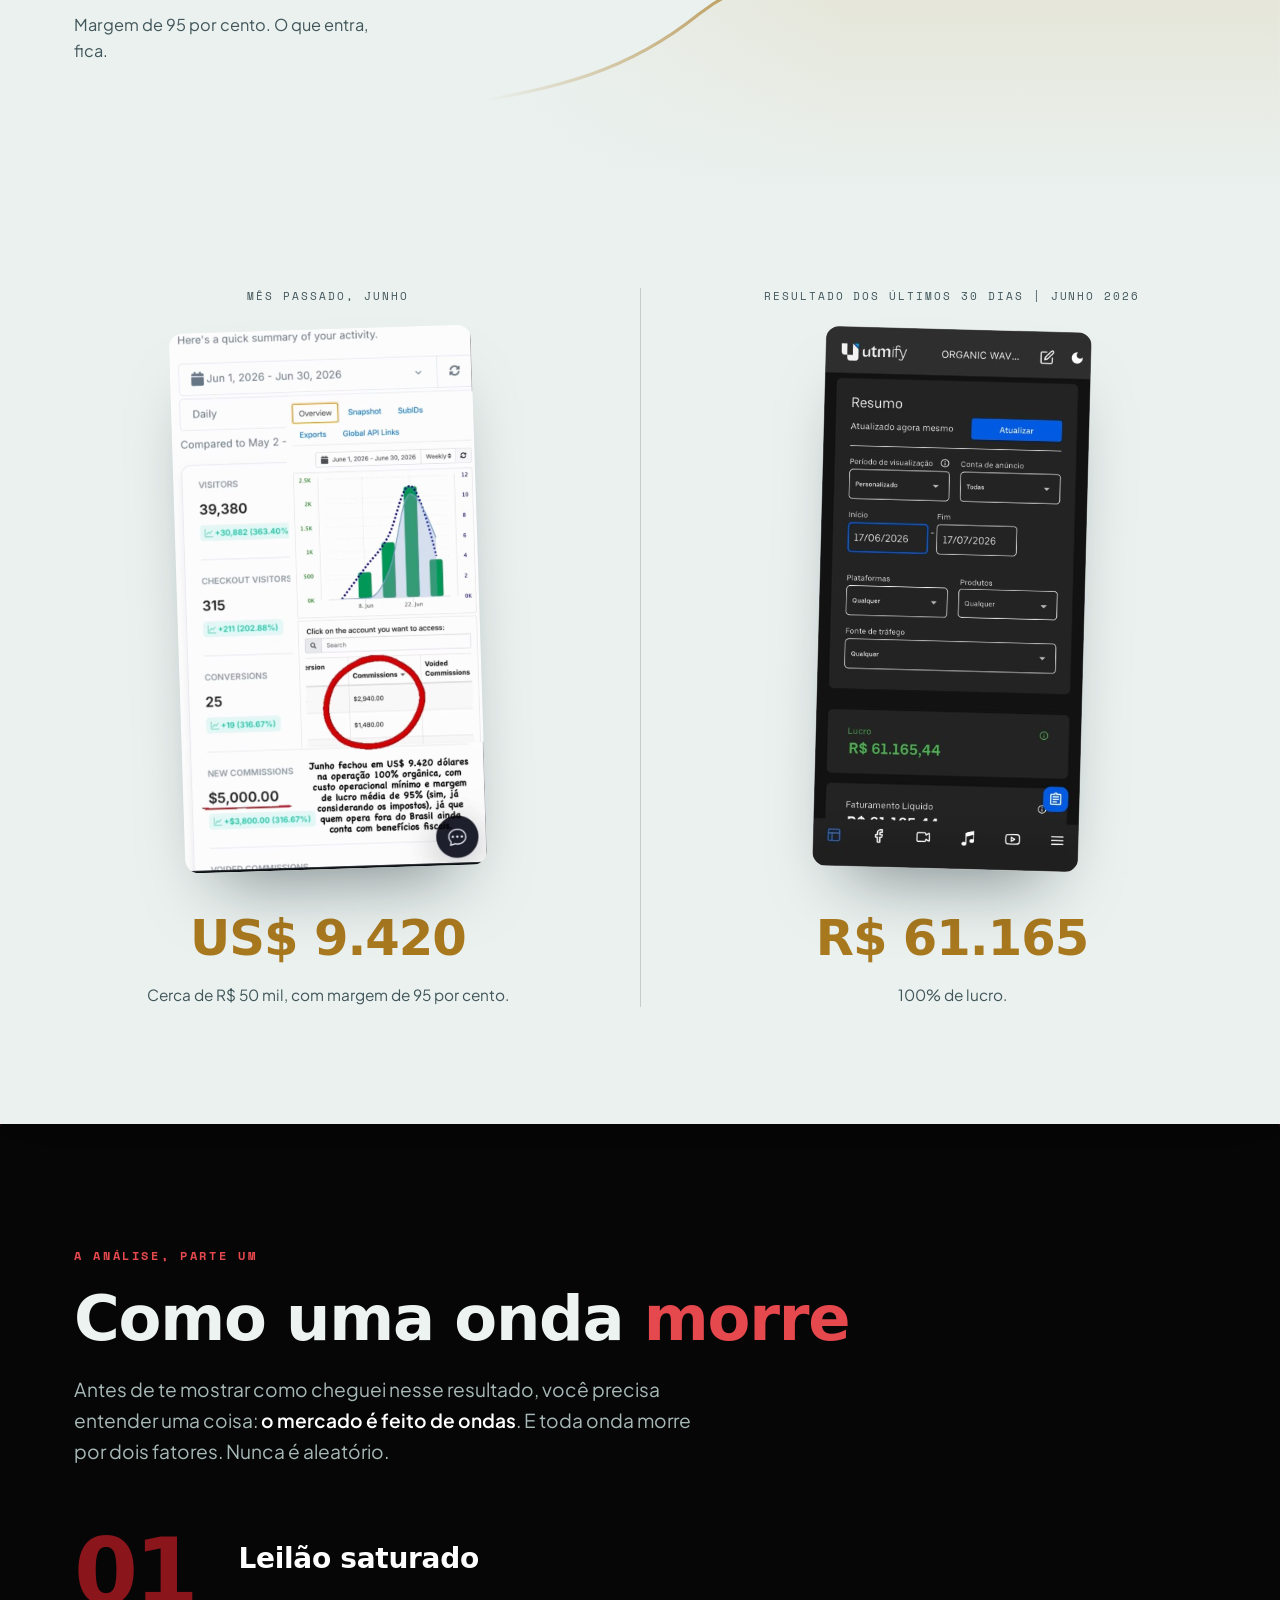
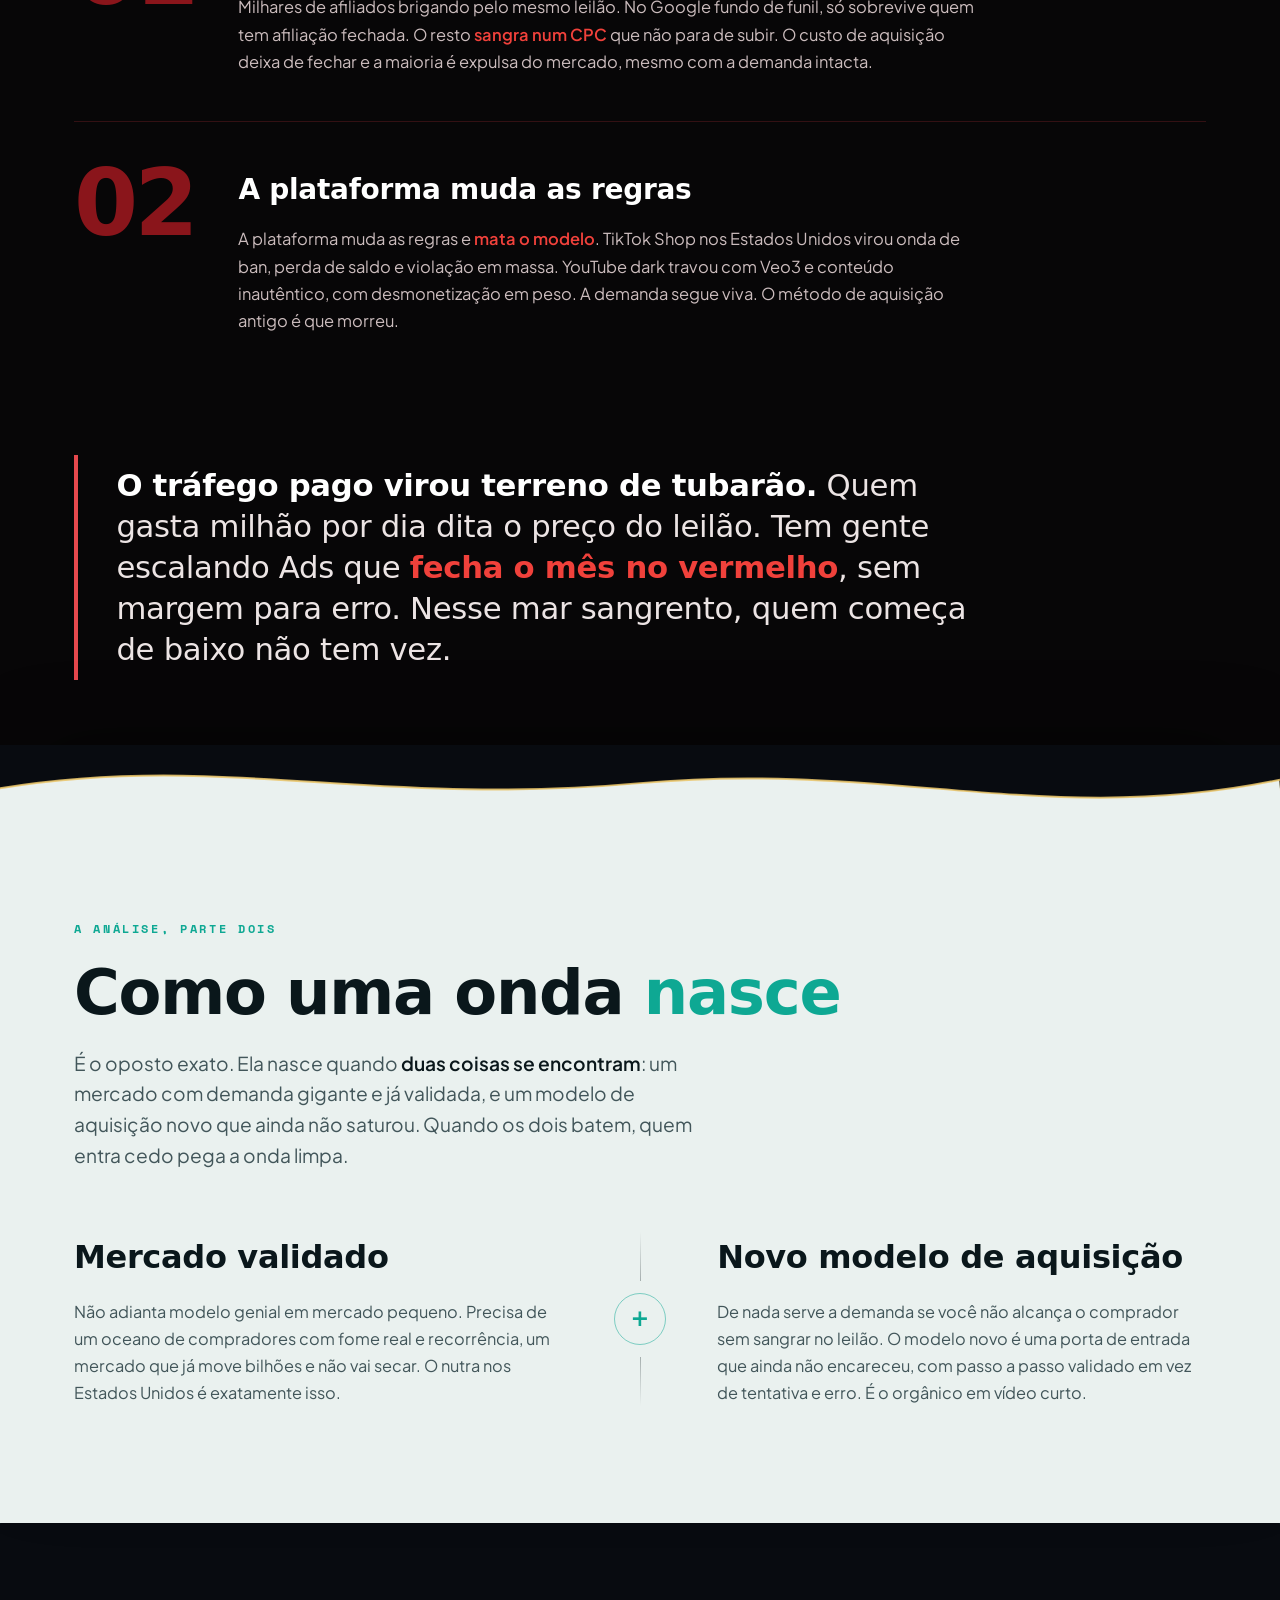
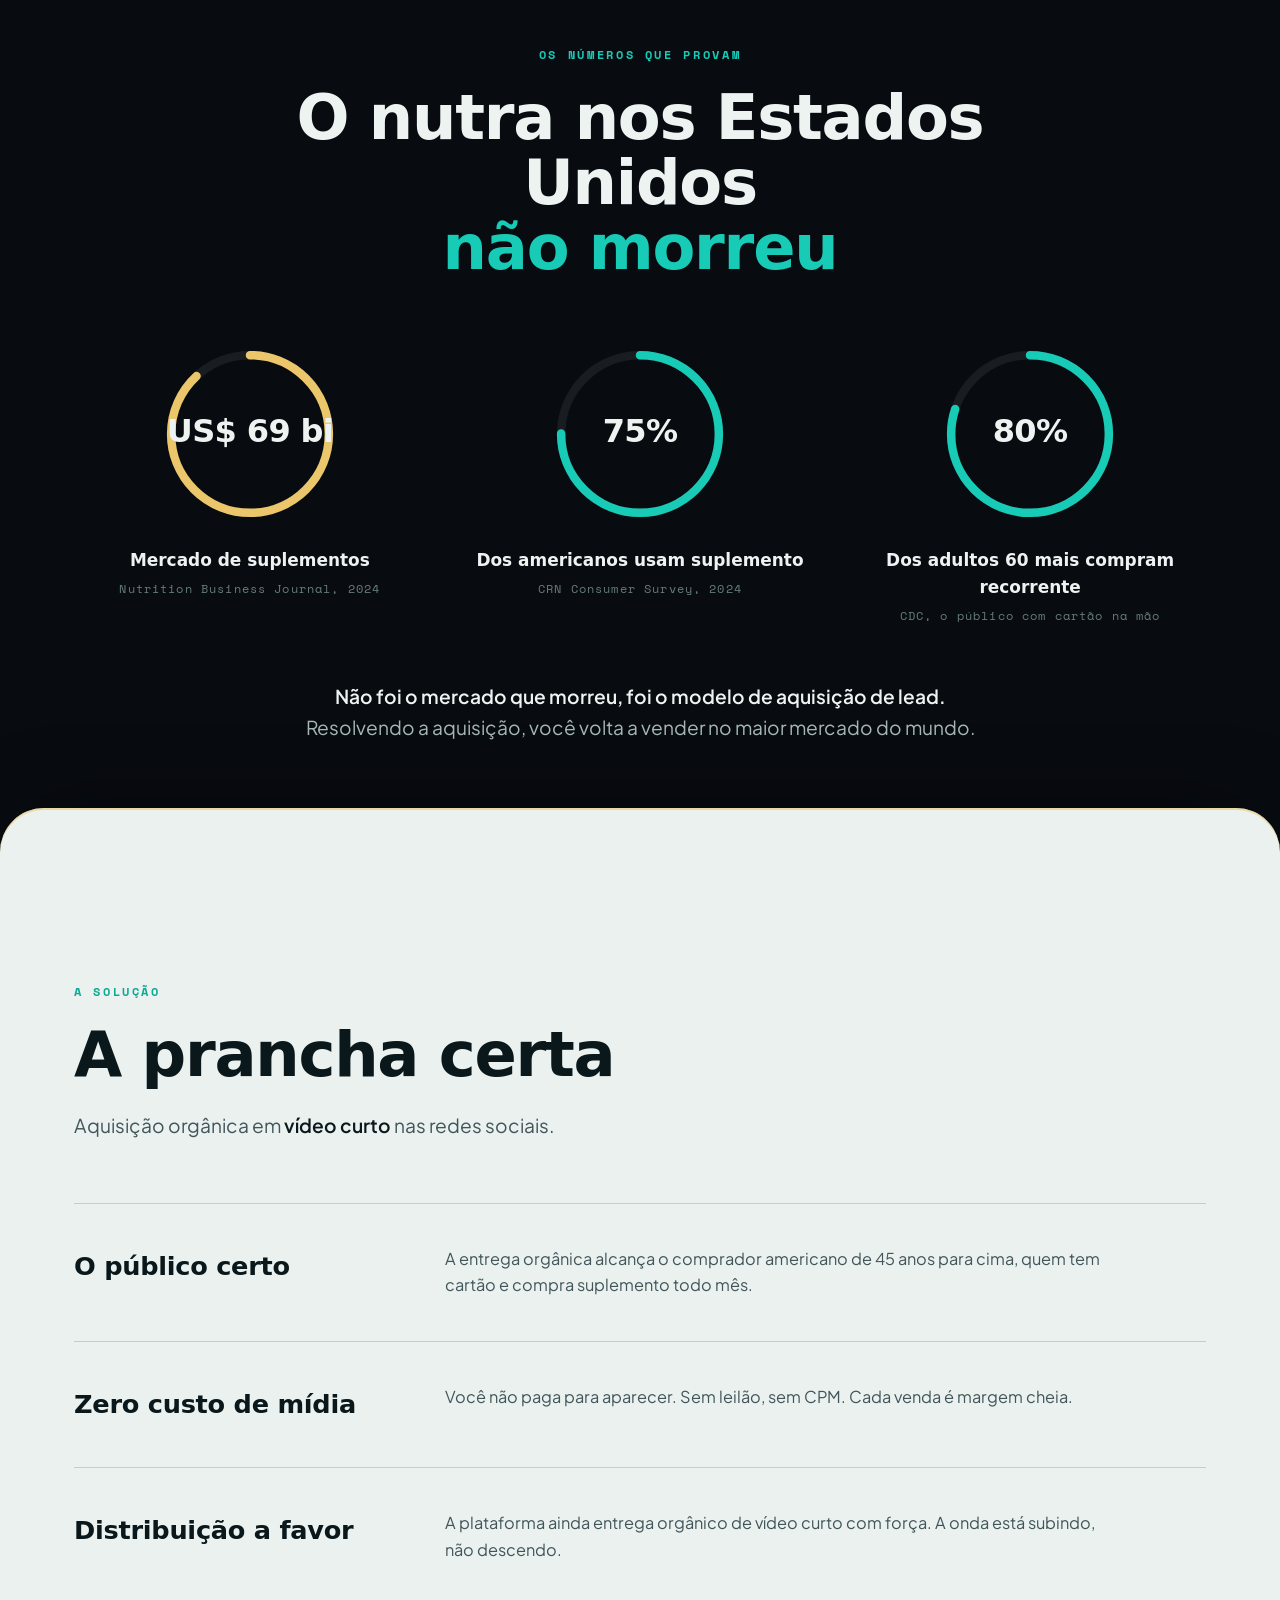
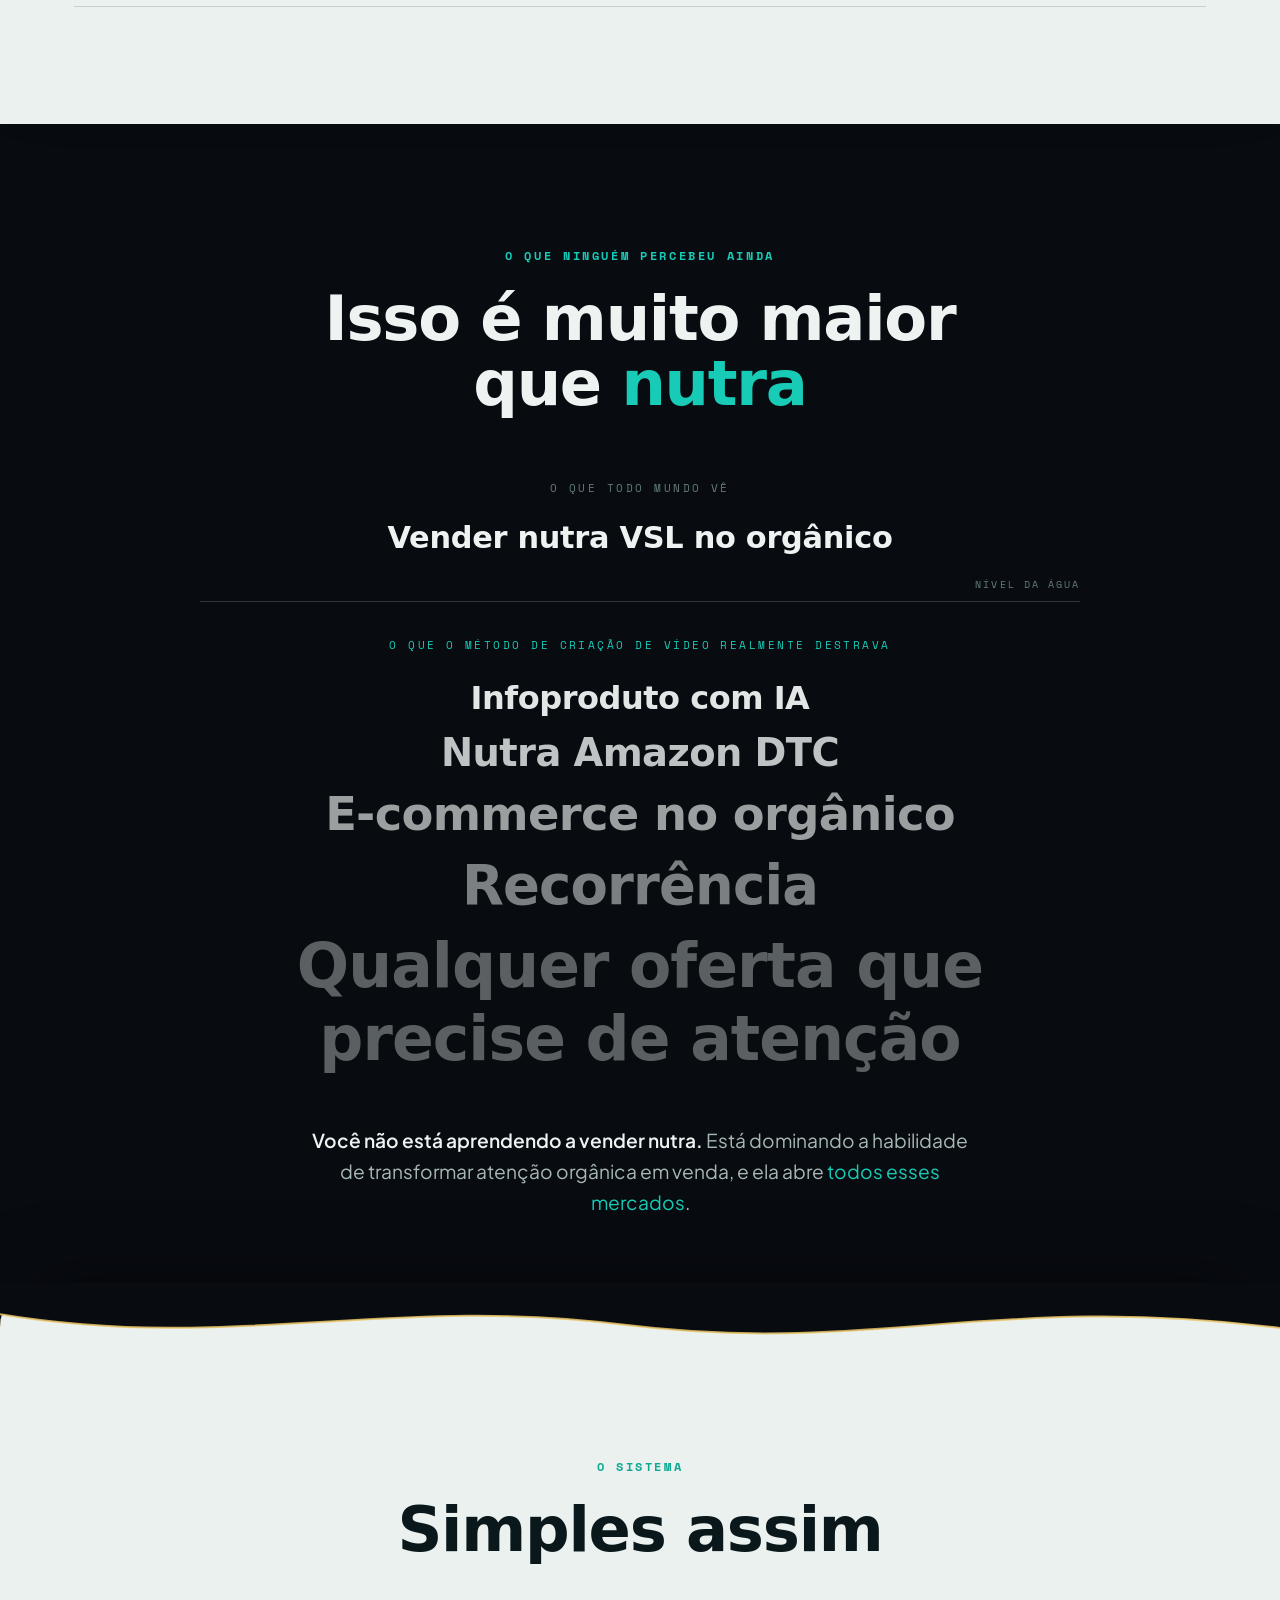
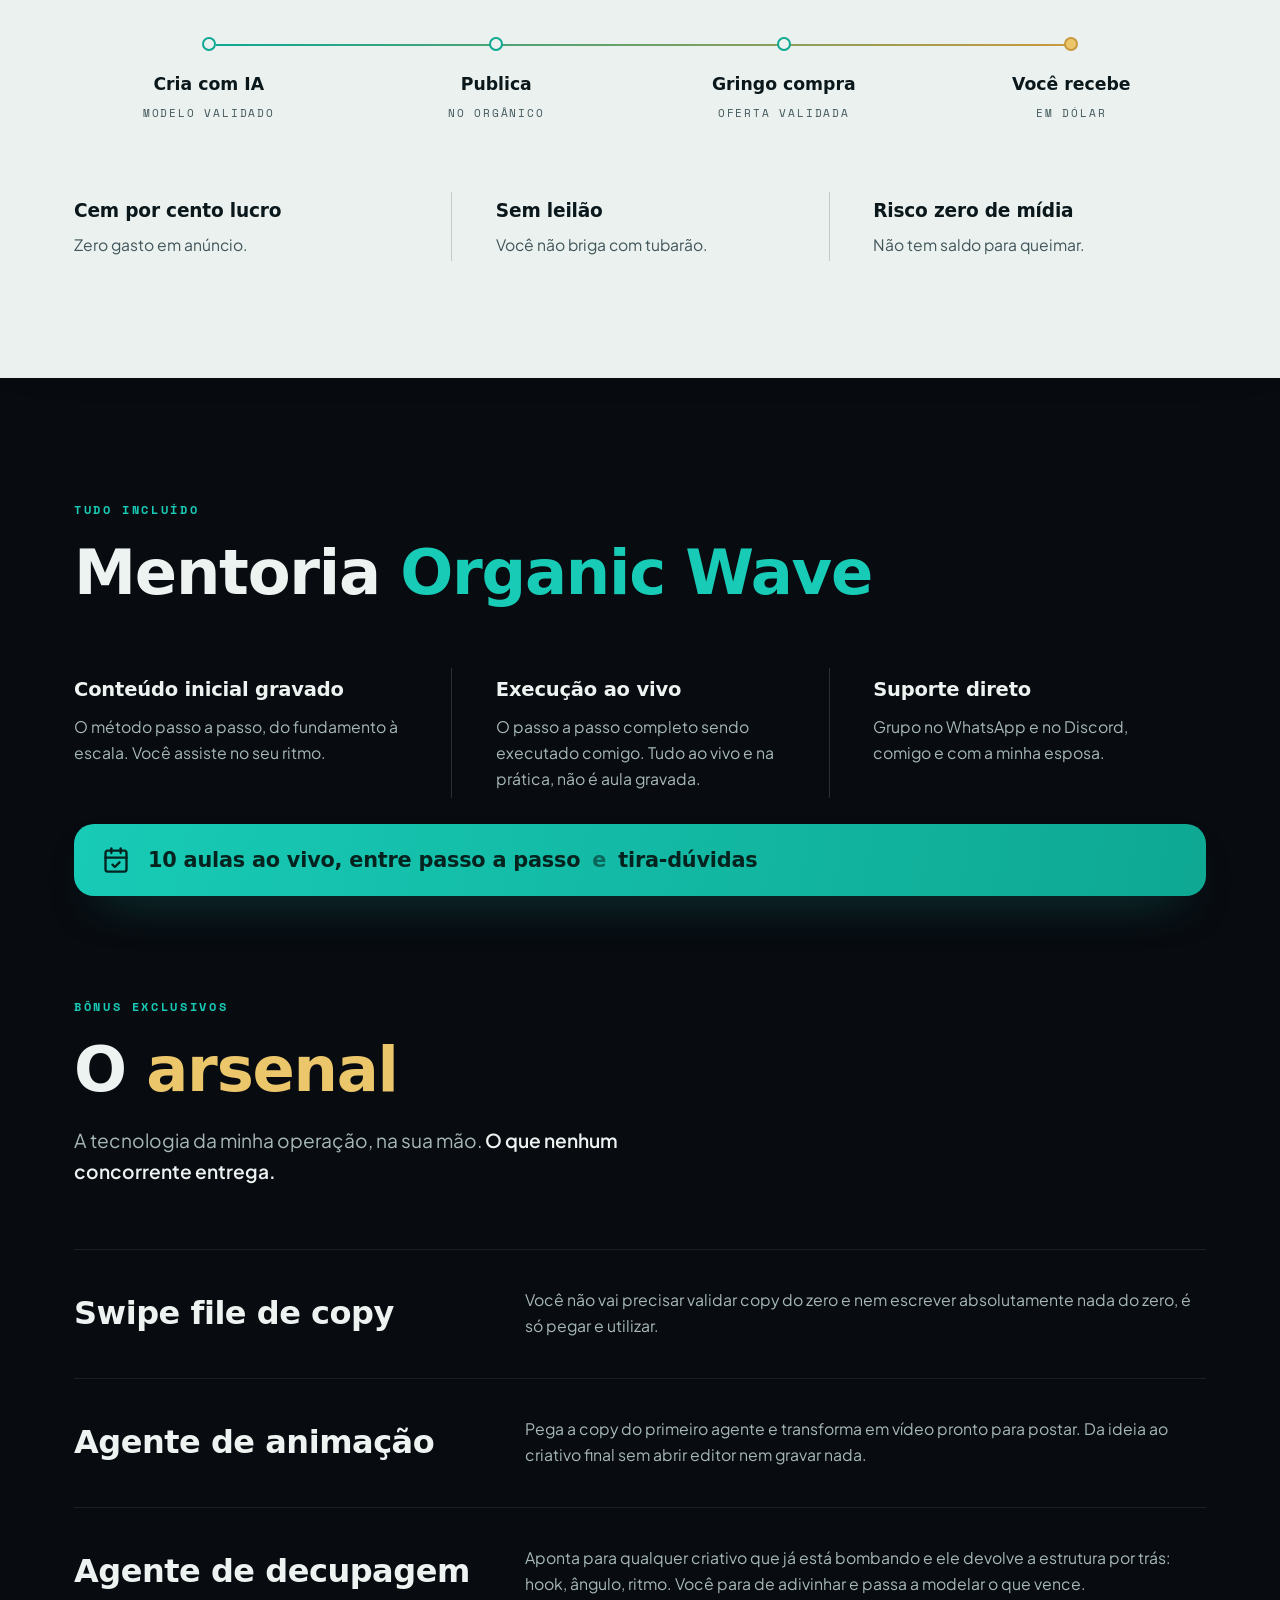
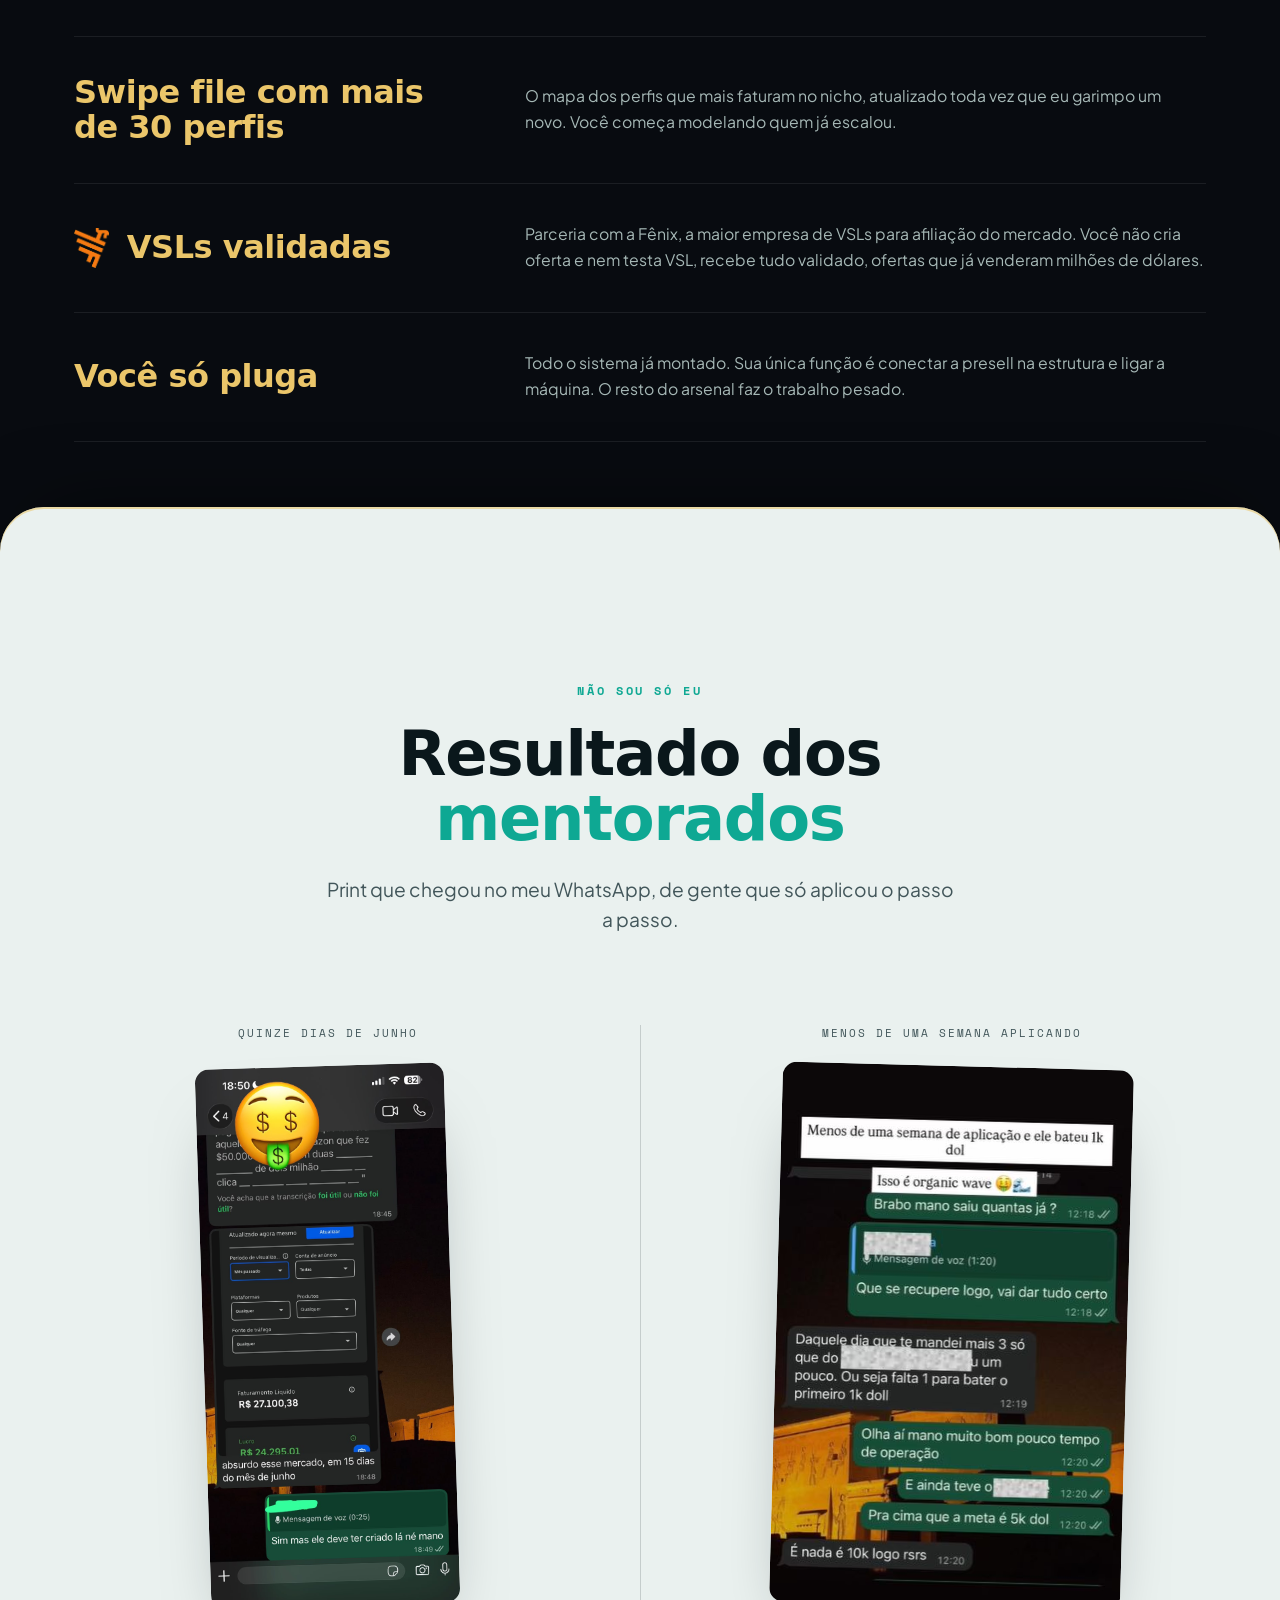
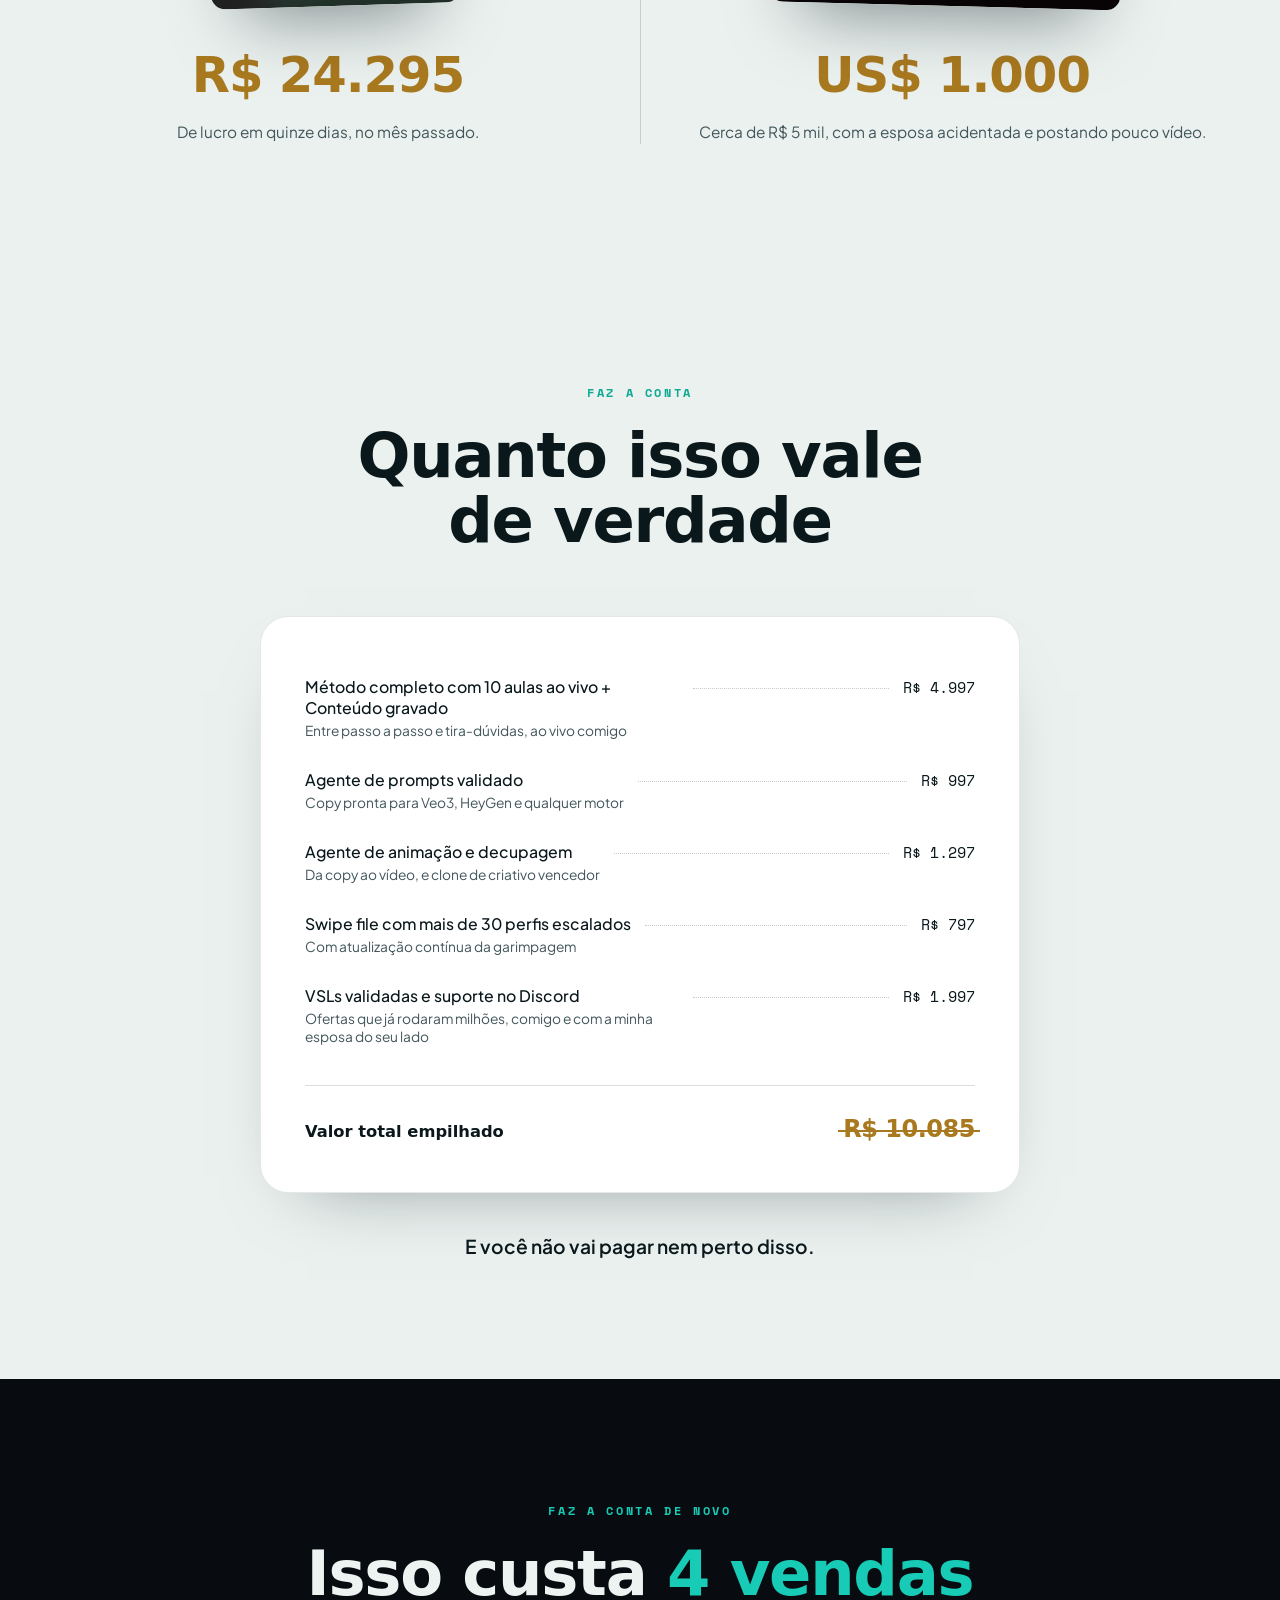
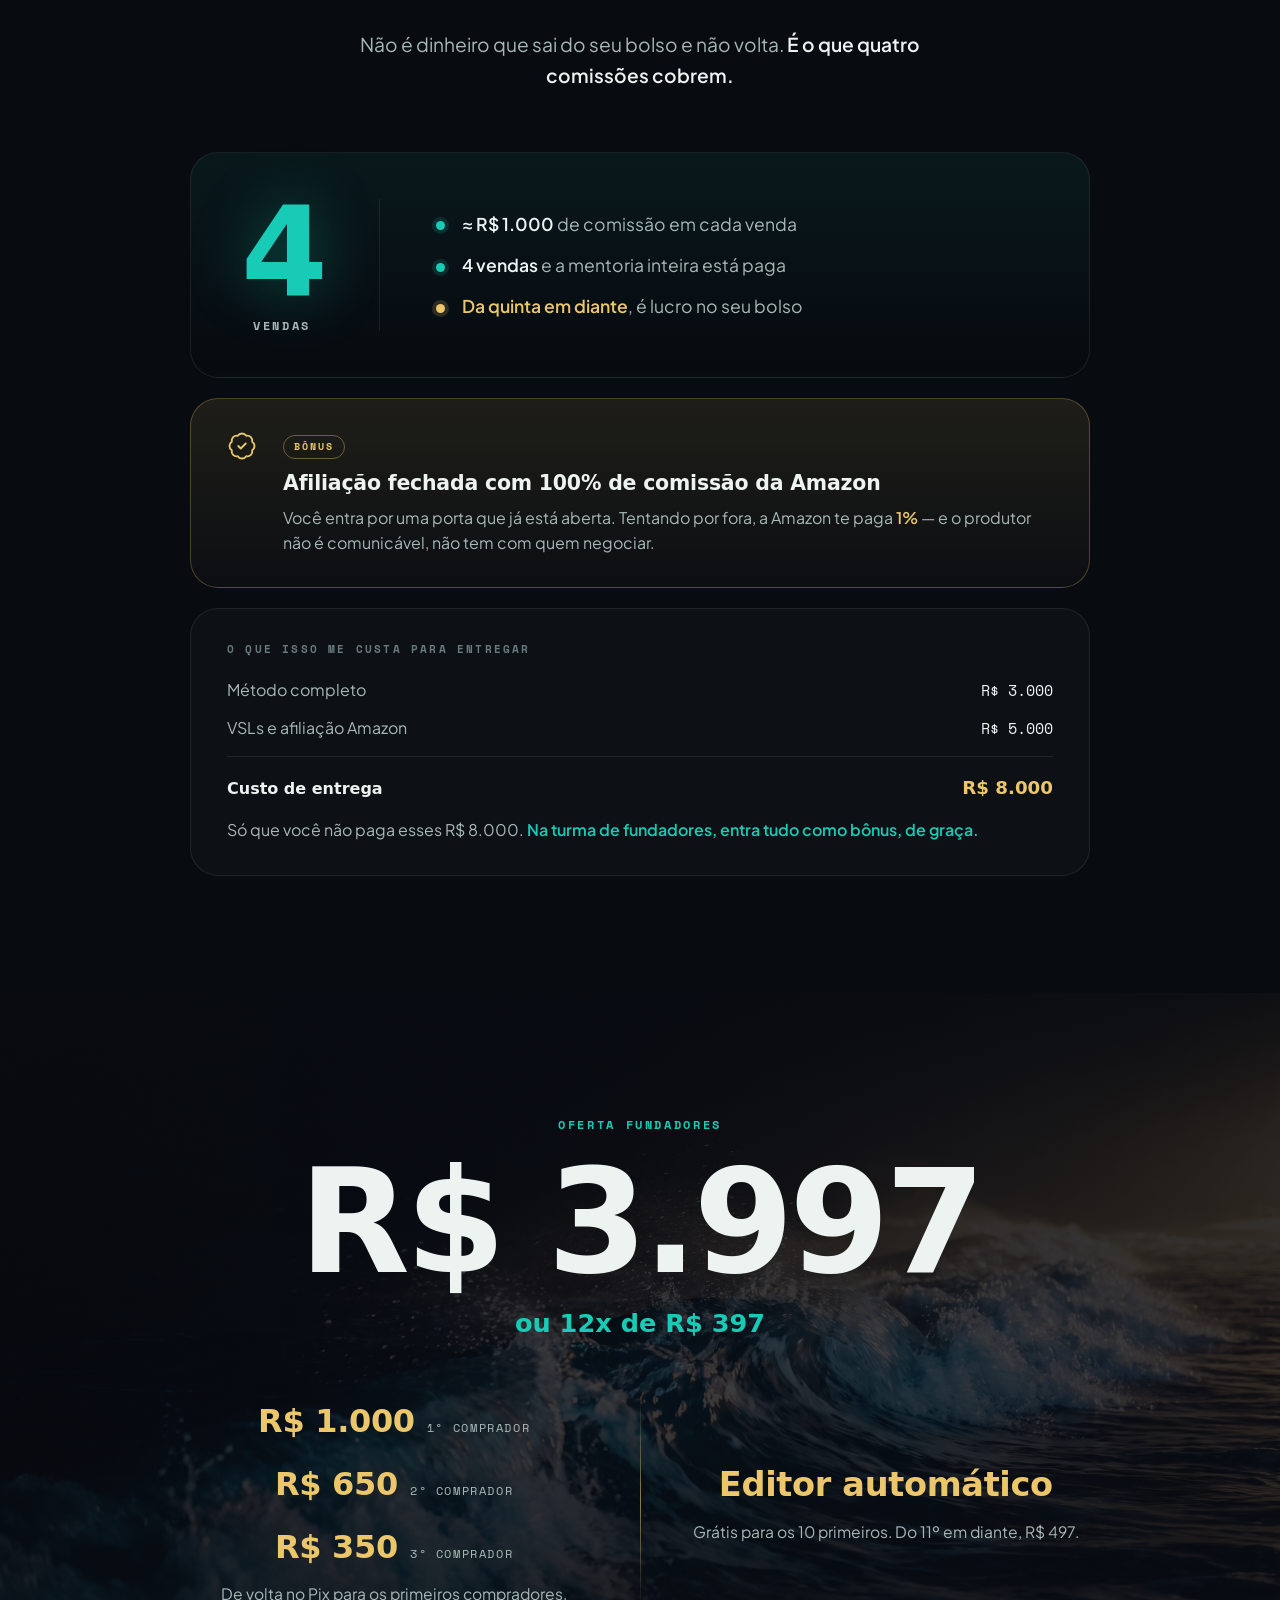
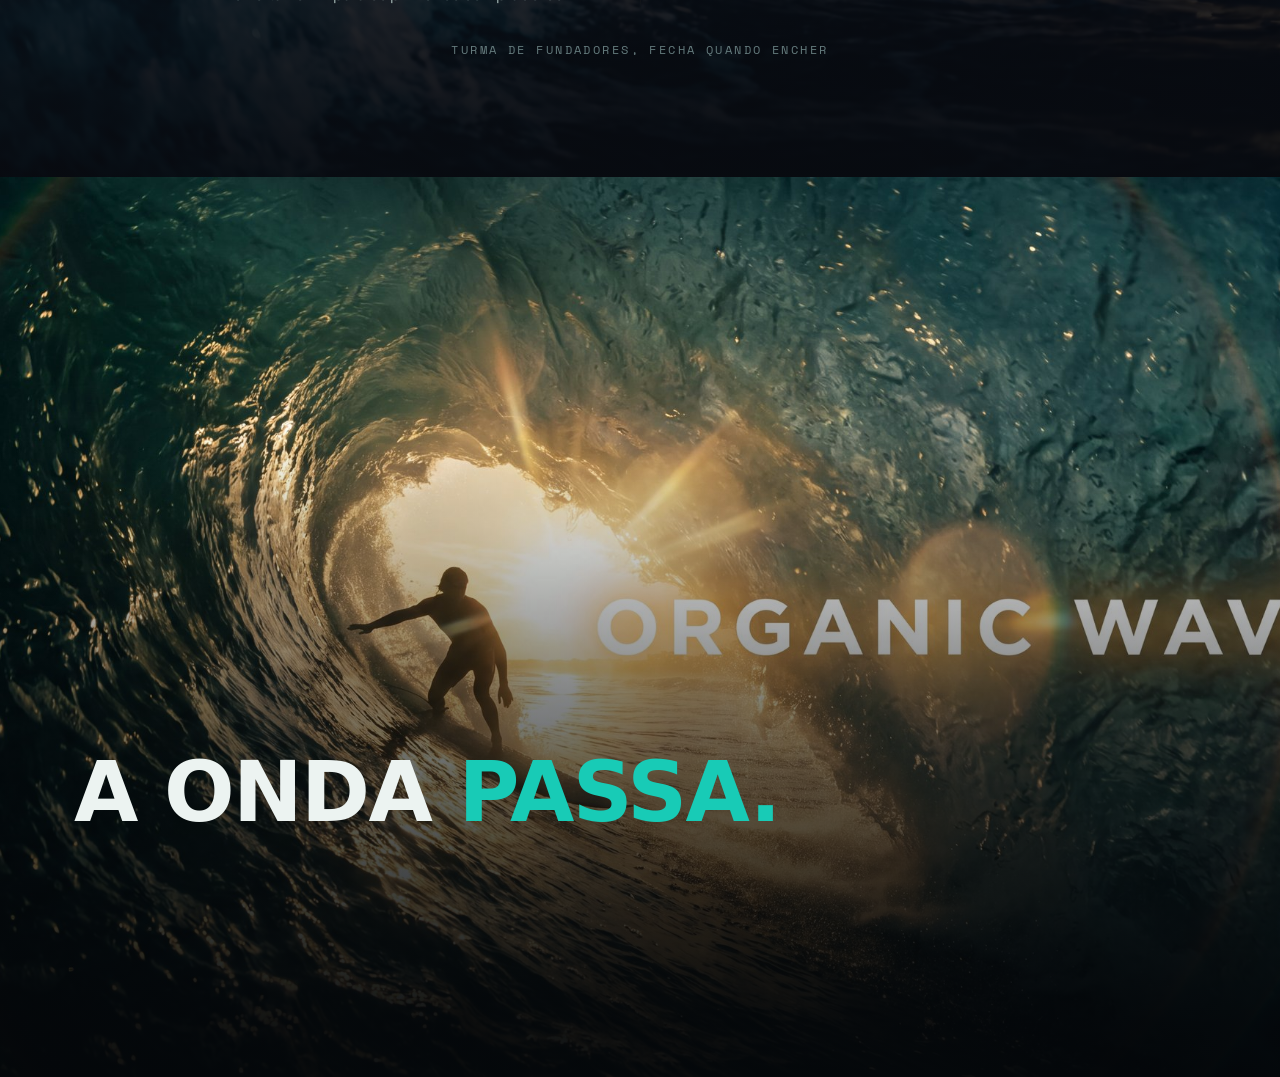
==== commit 5a672310: "Deck OW: payback abaixo da ancoragem + cashback Pix em 3 tiers - Ordem: "Isso custa 4 vendas" (payba" ====
--- a/apresentacao/index.html
+++ b/apresentacao/index.html
@@ -126,6 +126,11 @@
 .dark-after{position:relative;z-index:5;margin-top:-44px;padding-top:calc(clamp(96px,13vh,160px) + 44px);
   border-radius:44px 44px 0 0;background:var(--bg);
   box-shadow:0 -30px 80px -40px rgba(0,0,0,.75), inset 0 2px 0 rgba(24,203,182,.4)}
+/* seções de mesmo fundo adjacentes fluem contínuas (a curva/sobreposição é só
+   pra transição entre fundos opostos) */
+.section.light + .section.light,
+.dark-after + .dark-after{margin-top:0;border-radius:0;box-shadow:none;
+  padding-top:clamp(96px,13vh,160px)}
 .sect-shape{position:absolute;top:0;left:0;width:100%;line-height:0;z-index:4;pointer-events:none}
 .sect-shape svg{display:block;width:100%;height:clamp(48px,6.5vw,94px)}
 .sect-shape .edge{fill:none;stroke:var(--gold);stroke-width:2;vector-effect:non-scaling-stroke;opacity:.85}
@@ -334,6 +339,12 @@
   background:linear-gradient(180deg,transparent,rgba(235,198,106,.6),transparent)}
 .offer-val{font-family:var(--font-display);font-weight:700;font-size:clamp(1.5rem,3vw,2.1rem);
   color:var(--gold);letter-spacing:-.01em}
+.offer-tiers{display:flex;flex-direction:column;gap:12px}
+.tier{display:flex;align-items:baseline;justify-content:center;gap:12px}
+.tier-val{font-family:var(--font-display);font-weight:700;font-size:clamp(1.5rem,2.8vw,2rem);
+  color:var(--gold);letter-spacing:-.01em;font-variant-numeric:tabular-nums;min-width:5.2ch;text-align:right}
+.tier-pos{font-family:var(--font-mono);font-size:.72rem;letter-spacing:.14em;text-transform:uppercase;
+  color:var(--ink-dim);text-align:left;min-width:8ch}
 .offer-sub{color:var(--ink-dim);font-size:.98rem;margin-top:8px}
 .offer-foot{margin-top:34px;font-family:var(--font-mono);font-size:.76rem;letter-spacing:.2em;
   text-transform:uppercase;color:var(--ink-mut)}
@@ -920,49 +931,6 @@
   </div>
 </section>
 
-<!-- PAYBACK — quantas vendas paga (escuro) -->
-<section class="section dark-after" id="payback">
-  <div class="wrap">
-    <div class="sec-head center">
-      <span class="kicker rv">Faz a conta de novo</span>
-      <h2 class="sec-title rv rv-d1">Isso custa <span class="accent">4 vendas</span></h2>
-      <p class="sec-lead rv rv-d2">Não é dinheiro que sai do seu bolso e não volta. <b>É o que quatro comissões cobrem.</b></p>
-    </div>
-
-    <div class="pay-row rv">
-      <div class="pay-big">
-        <span class="pay-num">4</span>
-        <span class="pay-unit">vendas</span>
-      </div>
-      <div class="pay-sep" aria-hidden="true"></div>
-      <ul class="pay-list">
-        <li><b>≈ R$ 1.000</b> de comissão em cada venda</li>
-        <li><b>4 vendas</b> e a mentoria inteira está paga</li>
-        <li class="pay-win"><b>Da quinta em diante</b>, é lucro no seu bolso</li>
-      </ul>
-    </div>
-
-    <div class="pay-bonus rv rv-d1">
-      <svg class="ic" viewBox="0 0 24 24" fill="none" stroke="currentColor" stroke-linecap="round" stroke-linejoin="round" aria-hidden="true"><path d="M3.85 8.62a4 4 0 0 1 4.78-4.77 4 4 0 0 1 6.74 0 4 4 0 0 1 4.78 4.78 4 4 0 0 1 0 6.74 4 4 0 0 1-4.77 4.78 4 4 0 0 1-6.75 0 4 4 0 0 1-4.78-4.77 4 4 0 0 1 0-6.76Z"/><path d="m9 12 2 2 4-4"/></svg>
-      <div>
-        <span class="pay-tag">Bônus</span>
-        <h3 class="pay-bonus-t">Afiliação fechada com <b>100% de comissão</b> da Amazon</h3>
-        <p class="pay-bonus-s">Você entra por uma porta que já está aberta. Tentando por fora, a Amazon te paga <b>1%</b> — e o produtor não é comunicável, não tem com quem negociar.</p>
-      </div>
-    </div>
-
-    <div class="pay-cost rv rv-d2">
-      <span class="pay-cost-lbl">O que isso me custa para entregar</span>
-      <ul>
-        <li><span>Método completo</span><span class="val">R$ 3.000</span></li>
-        <li><span>VSLs e afiliação Amazon</span><span class="val">R$ 5.000</span></li>
-      </ul>
-      <div class="pay-cost-total"><span>Custo de entrega</span><span class="val">R$ 8.000</span></div>
-      <p class="pay-cost-note">Só que você não paga esses R$ 8.000. <b>Na turma de fundadores, entra tudo como bônus, de graça.</b></p>
-    </div>
-  </div>
-</section>
-
 <!-- ANCORAGEM (claro) -->
 <section class="section light" id="ancoragem">
   <div class="wrap">
@@ -1004,6 +972,49 @@
   </div>
 </section>
 
+<!-- PAYBACK — quantas vendas paga (escuro) -->
+<section class="section dark-after" id="payback">
+  <div class="wrap">
+    <div class="sec-head center">
+      <span class="kicker rv">Faz a conta de novo</span>
+      <h2 class="sec-title rv rv-d1">Isso custa <span class="accent">4 vendas</span></h2>
+      <p class="sec-lead rv rv-d2">Não é dinheiro que sai do seu bolso e não volta. <b>É o que quatro comissões cobrem.</b></p>
+    </div>
+
+    <div class="pay-row rv">
+      <div class="pay-big">
+        <span class="pay-num">4</span>
+        <span class="pay-unit">vendas</span>
+      </div>
+      <div class="pay-sep" aria-hidden="true"></div>
+      <ul class="pay-list">
+        <li><b>≈ R$ 1.000</b> de comissão em cada venda</li>
+        <li><b>4 vendas</b> e a mentoria inteira está paga</li>
+        <li class="pay-win"><b>Da quinta em diante</b>, é lucro no seu bolso</li>
+      </ul>
+    </div>
+
+    <div class="pay-bonus rv rv-d1">
+      <svg class="ic" viewBox="0 0 24 24" fill="none" stroke="currentColor" stroke-linecap="round" stroke-linejoin="round" aria-hidden="true"><path d="M3.85 8.62a4 4 0 0 1 4.78-4.77 4 4 0 0 1 6.74 0 4 4 0 0 1 4.78 4.78 4 4 0 0 1 0 6.74 4 4 0 0 1-4.77 4.78 4 4 0 0 1-6.75 0 4 4 0 0 1-4.78-4.77 4 4 0 0 1 0-6.76Z"/><path d="m9 12 2 2 4-4"/></svg>
+      <div>
+        <span class="pay-tag">Bônus</span>
+        <h3 class="pay-bonus-t">Afiliação fechada com <b>100% de comissão</b> da Amazon</h3>
+        <p class="pay-bonus-s">Você entra por uma porta que já está aberta. Tentando por fora, a Amazon te paga <b>1%</b> — e o produtor não é comunicável, não tem com quem negociar.</p>
+      </div>
+    </div>
+
+    <div class="pay-cost rv rv-d2">
+      <span class="pay-cost-lbl">O que isso me custa para entregar</span>
+      <ul>
+        <li><span>Método completo</span><span class="val">R$ 3.000</span></li>
+        <li><span>VSLs e afiliação Amazon</span><span class="val">R$ 5.000</span></li>
+      </ul>
+      <div class="pay-cost-total"><span>Custo de entrega</span><span class="val">R$ 8.000</span></div>
+      <p class="pay-cost-note">Só que você não paga esses R$ 8.000. <b>Na turma de fundadores, entra tudo como bônus, de graça.</b></p>
+    </div>
+  </div>
+</section>
+
 <!-- OFERTA (escuro, foto) -->
 <section class="section offer dark-after" id="oferta">
   <div class="offer-bg" style="background-image:url('img/wave.jpg')" aria-hidden="true"></div>
@@ -1015,8 +1026,12 @@
 
     <div class="offer-terms">
       <div class="offer-term rv">
-        <div class="offer-val">R$ 2.000 no Pix</div>
-        <p class="offer-sub">De volta para o primeiro comprador.</p>
+        <div class="offer-tiers">
+          <div class="tier"><span class="tier-val">R$ 1.000</span><span class="tier-pos">1º comprador</span></div>
+          <div class="tier"><span class="tier-val">R$ 650</span><span class="tier-pos">2º comprador</span></div>
+          <div class="tier"><span class="tier-val">R$ 350</span><span class="tier-pos">3º comprador</span></div>
+        </div>
+        <p class="offer-sub">De volta no Pix para os primeiros compradores.</p>
       </div>
       <span class="offer-sep" aria-hidden="true"></span>
       <div class="offer-term rv rv-d1">
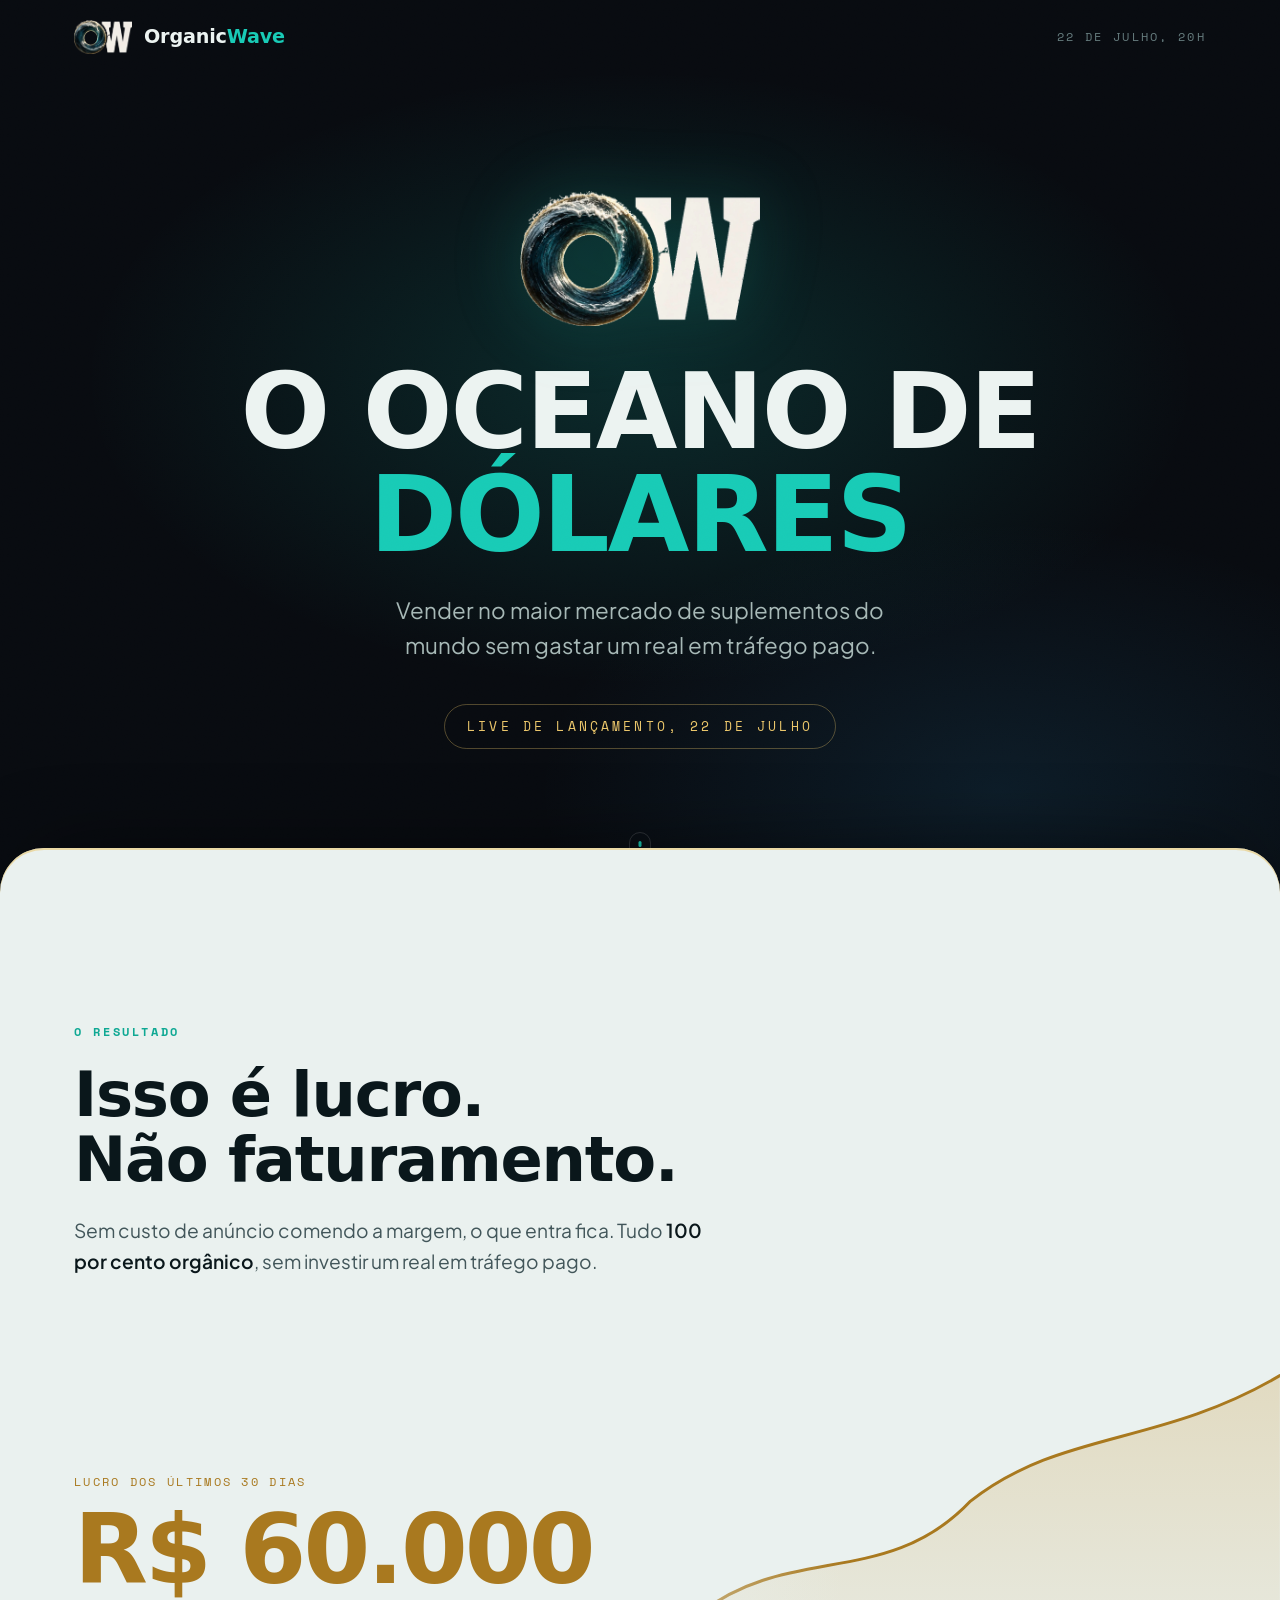
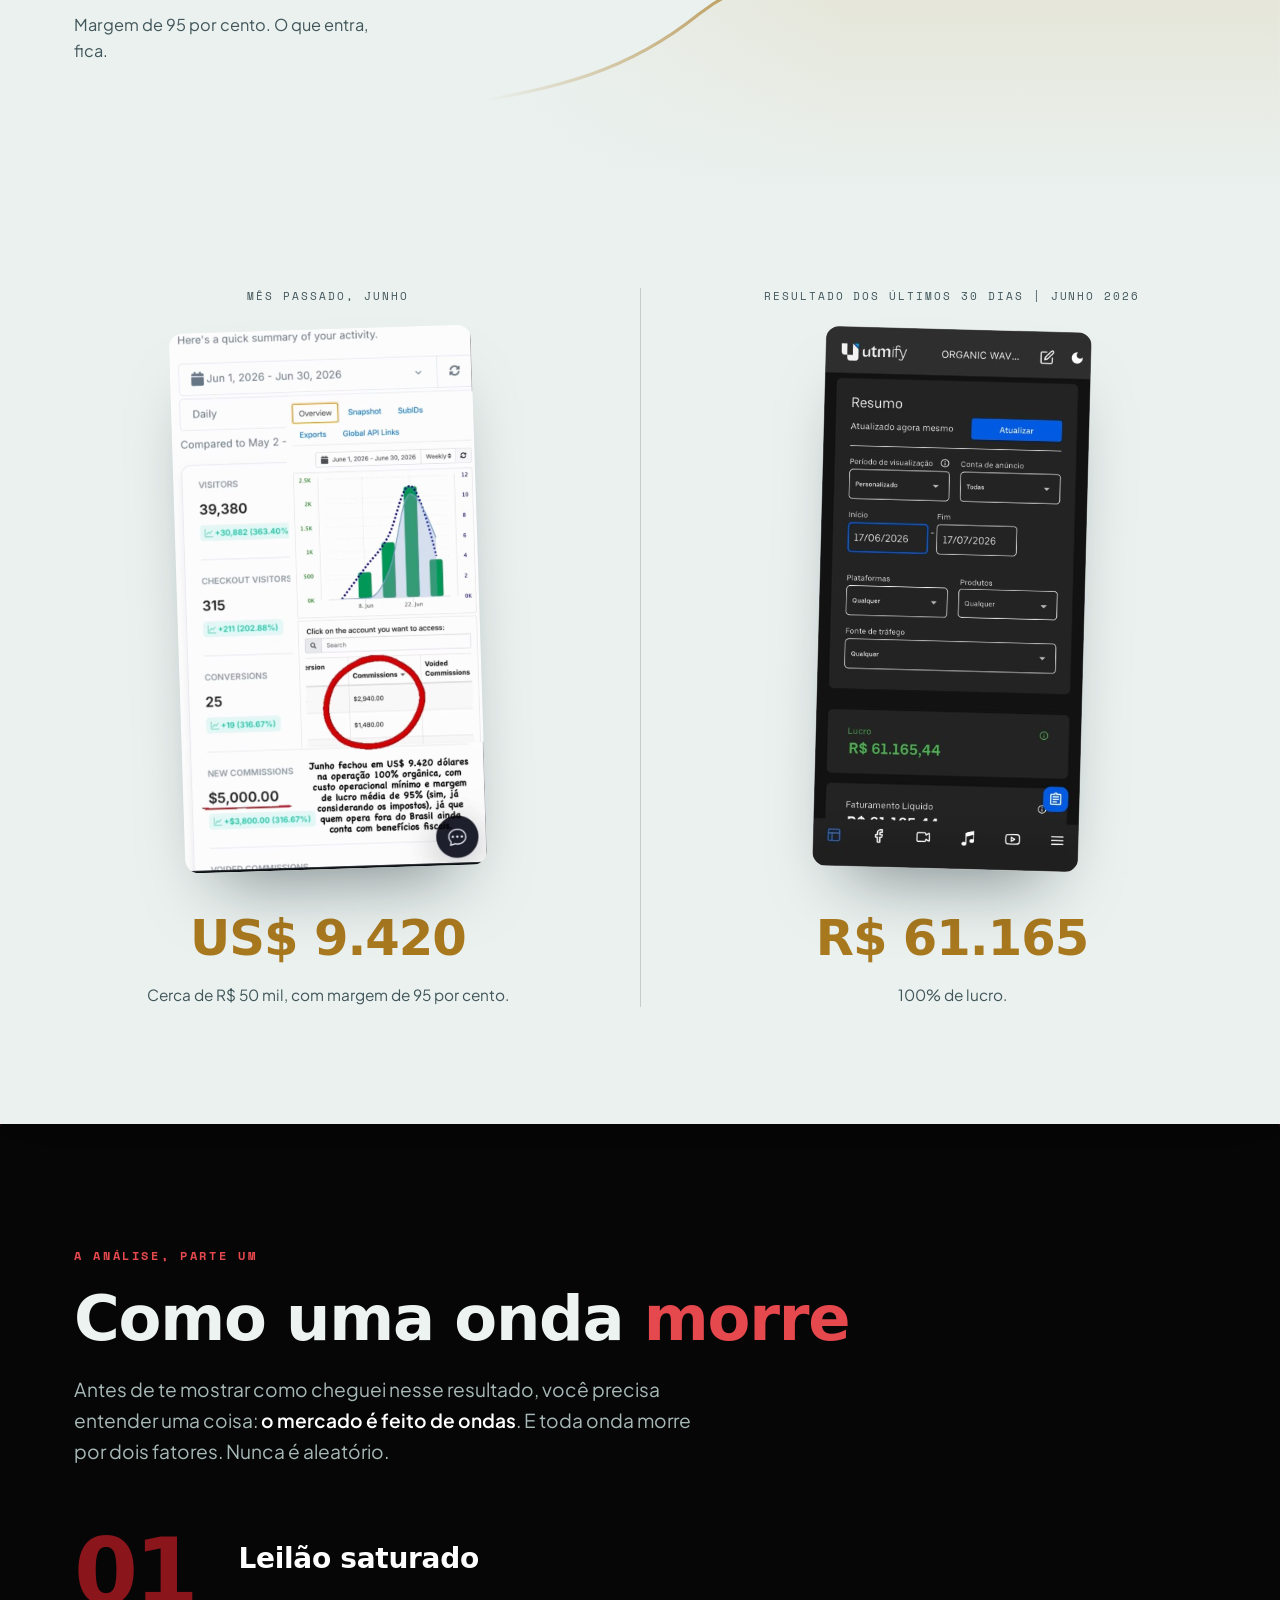
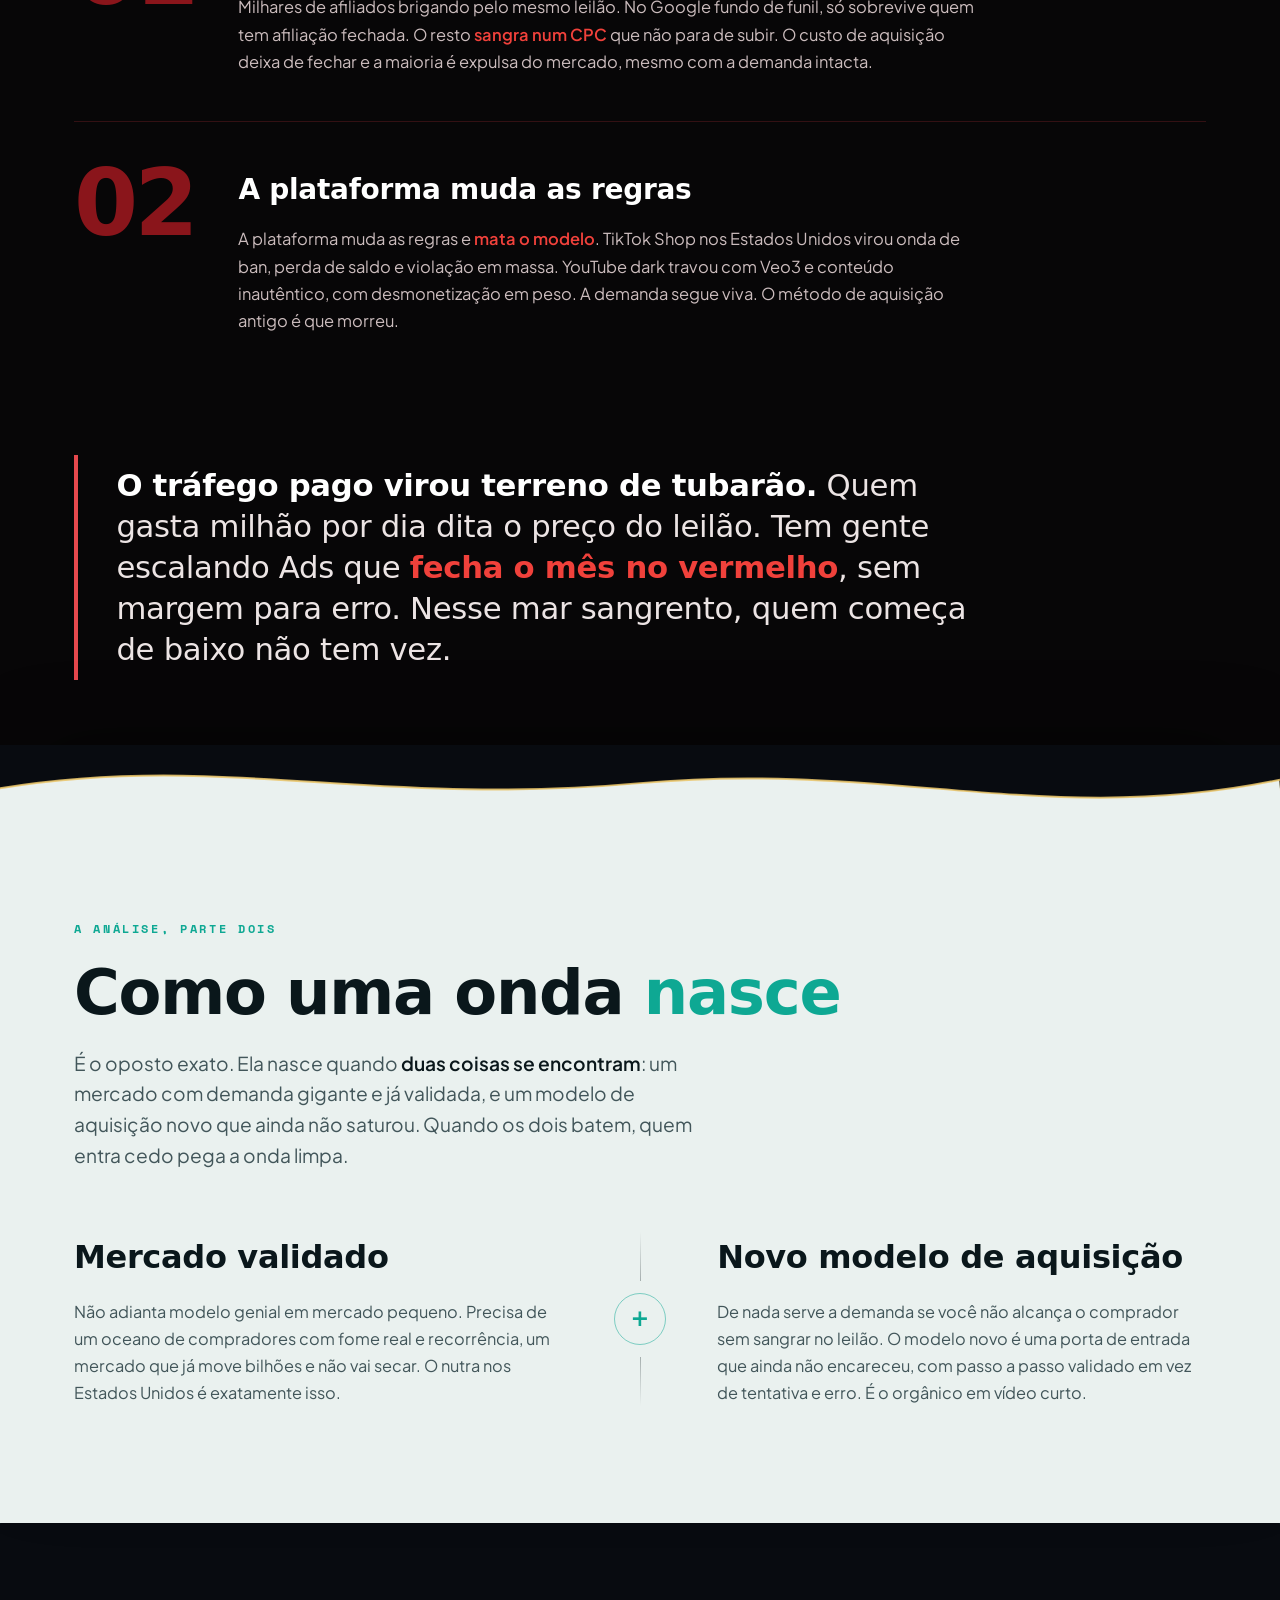
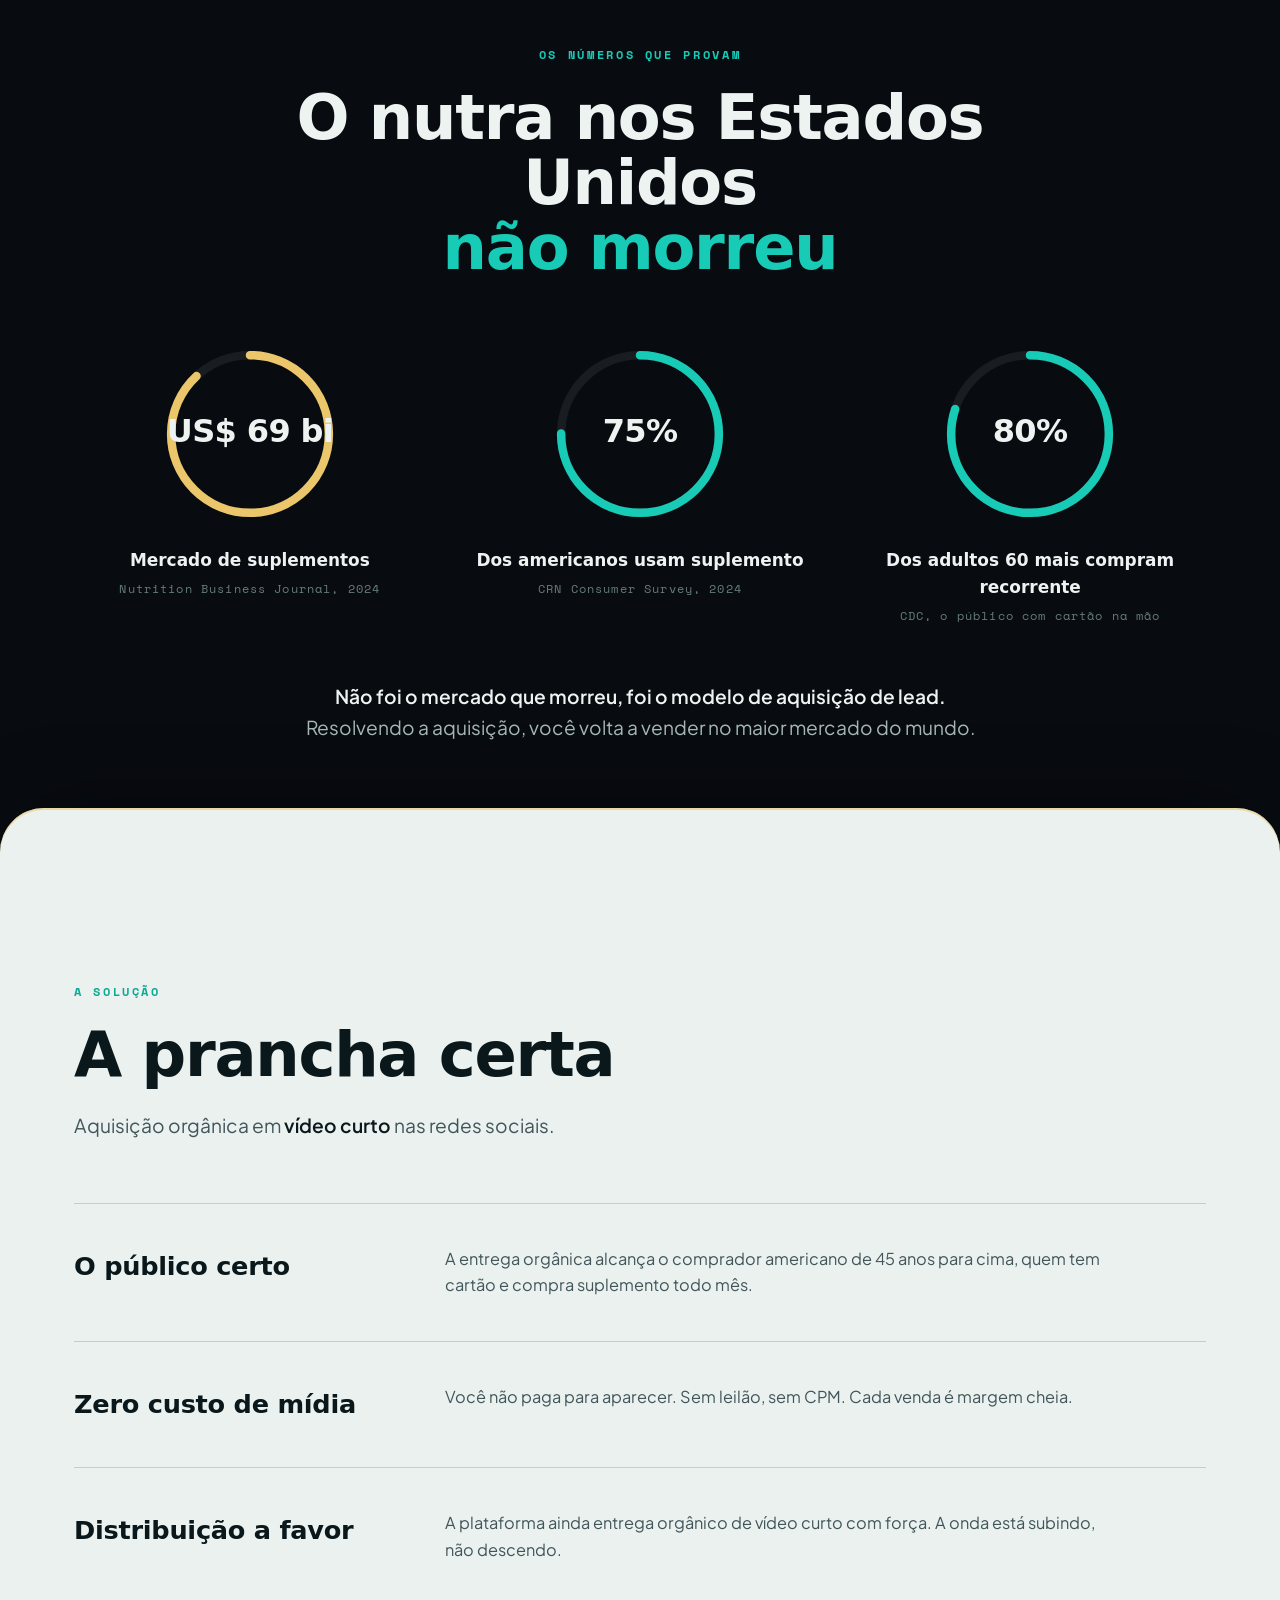
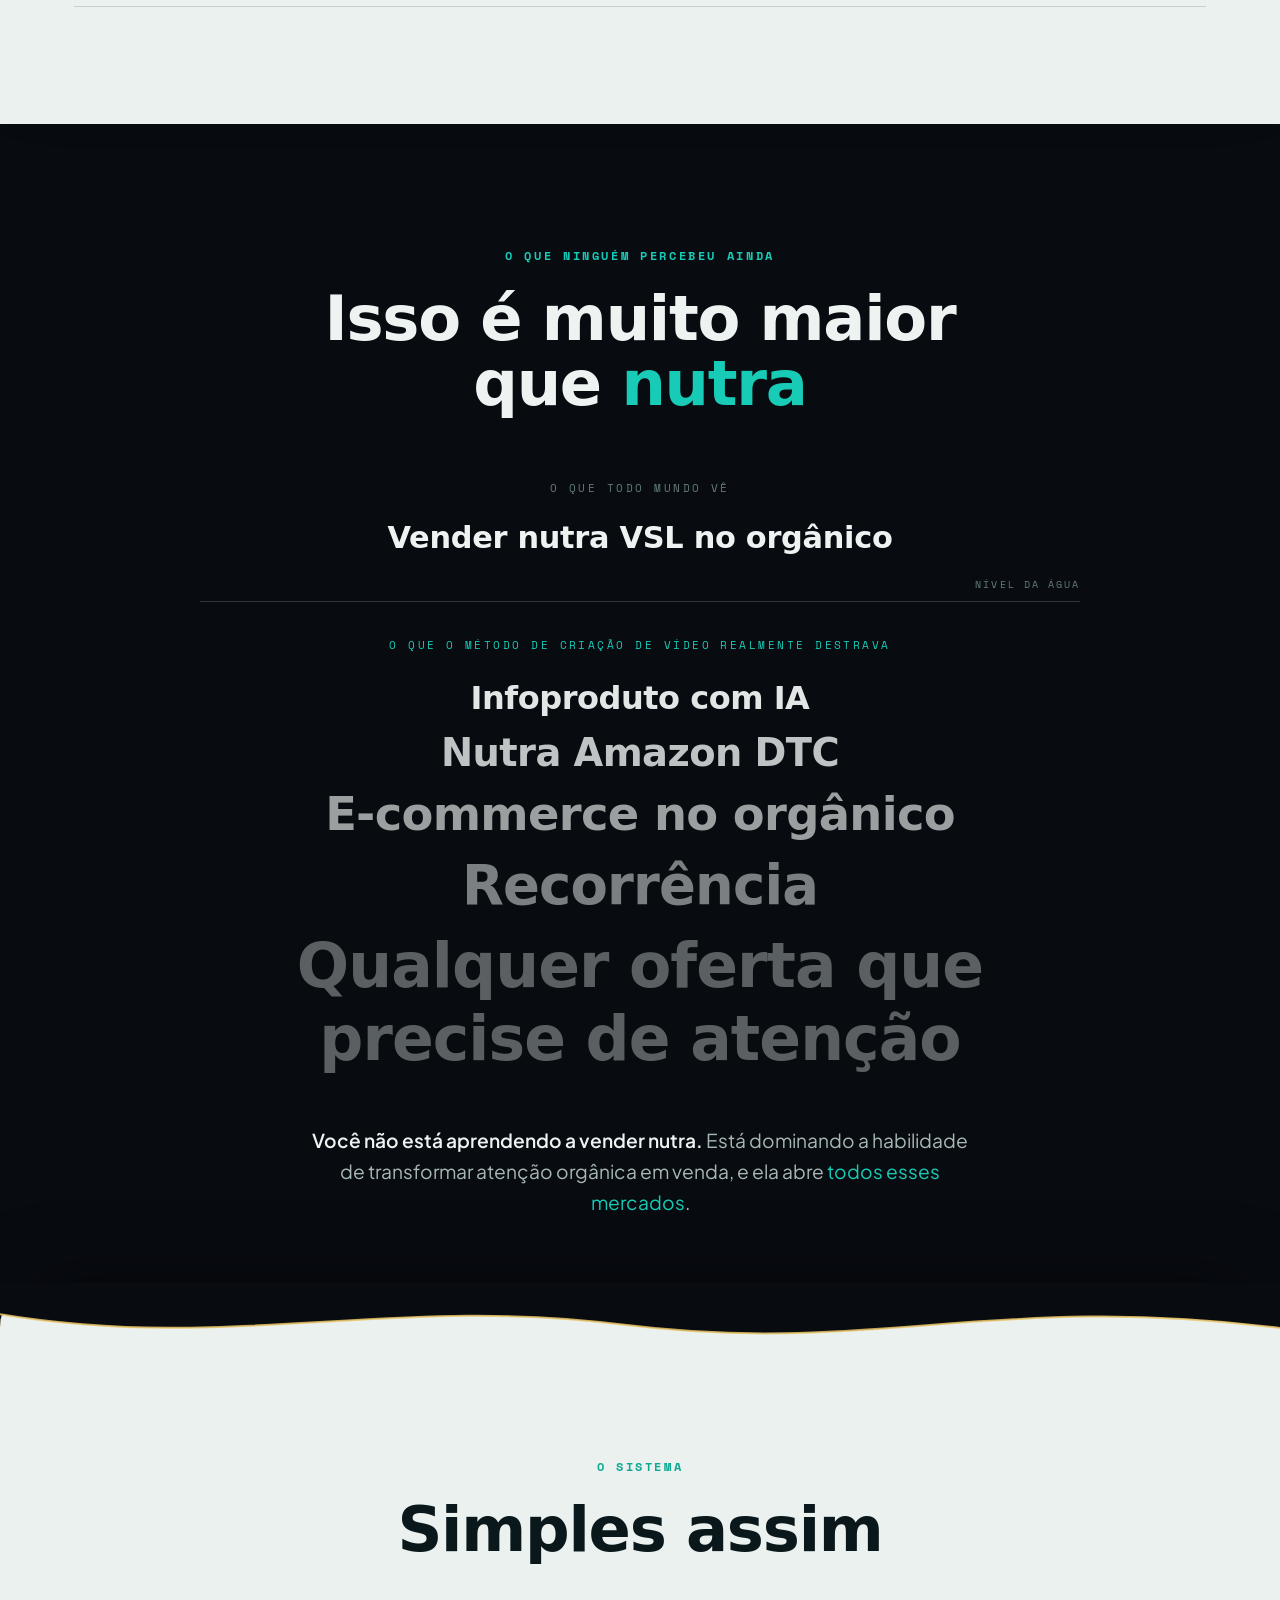
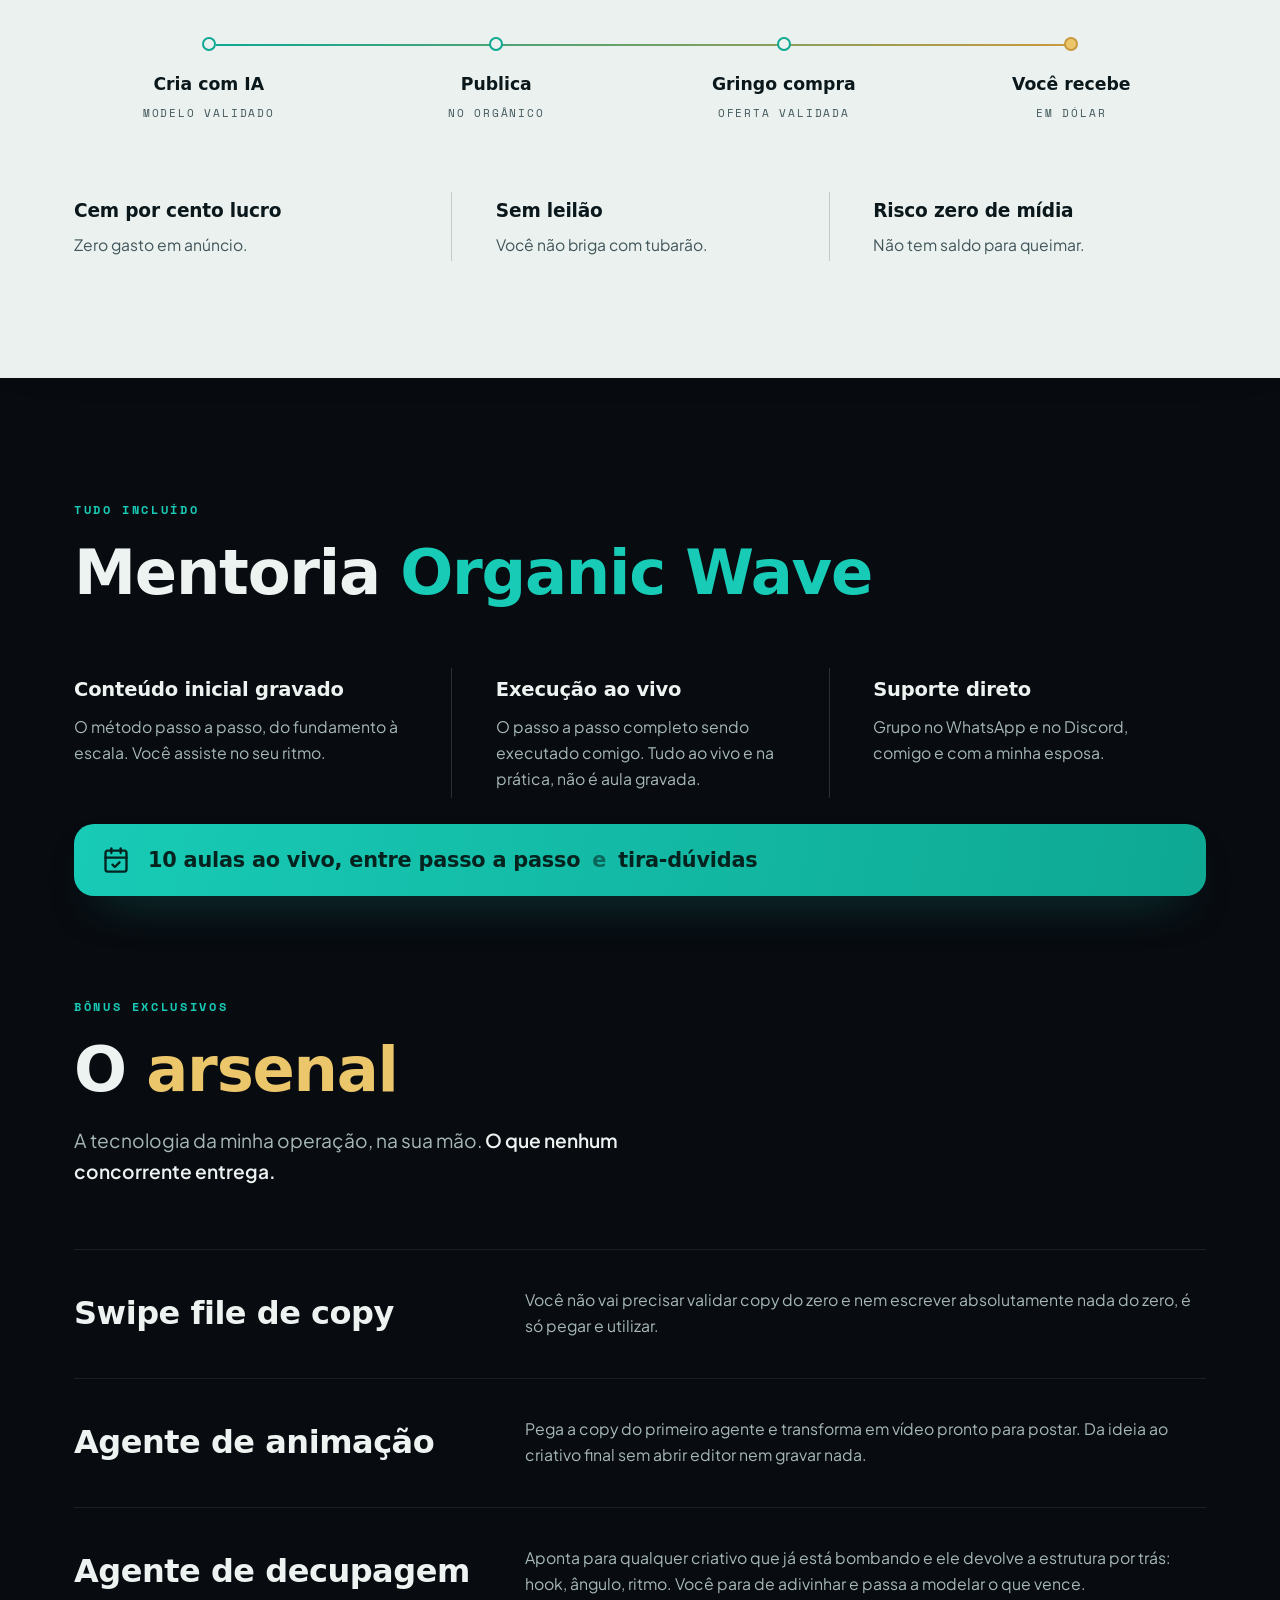
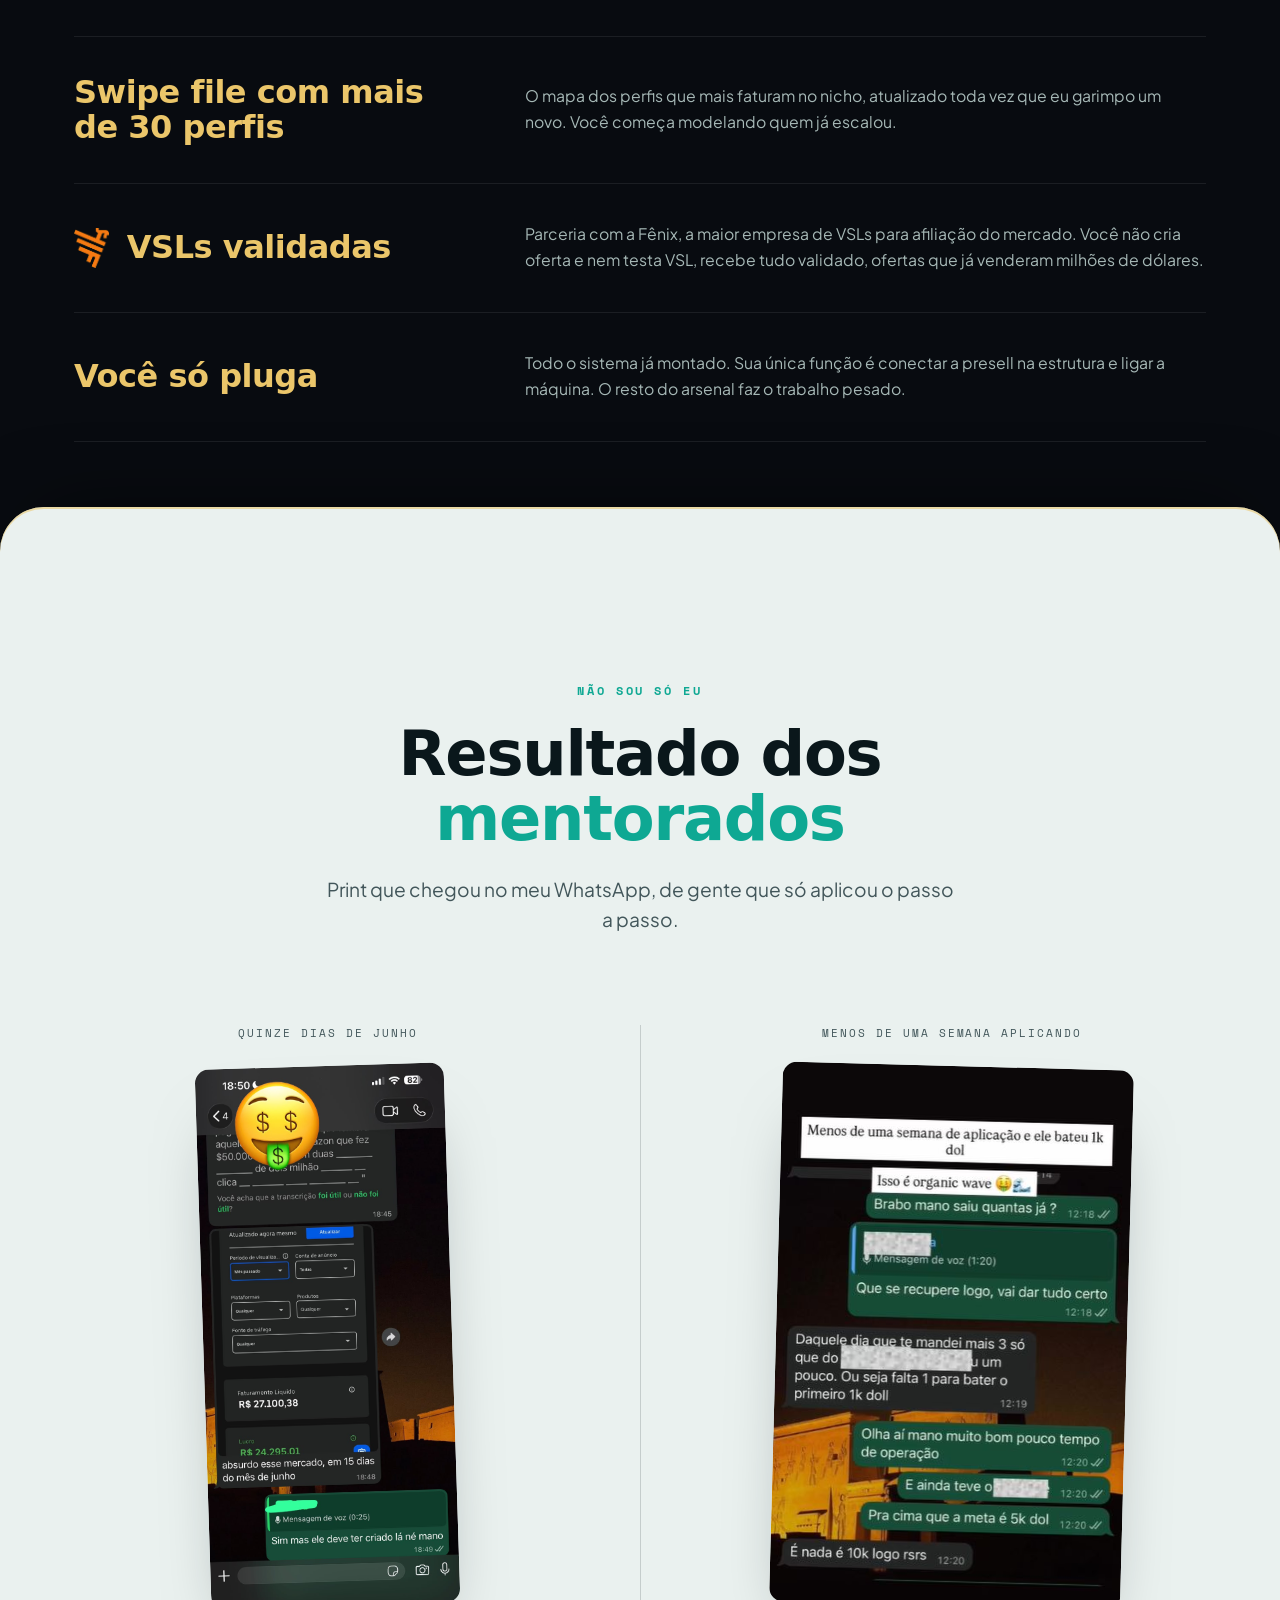
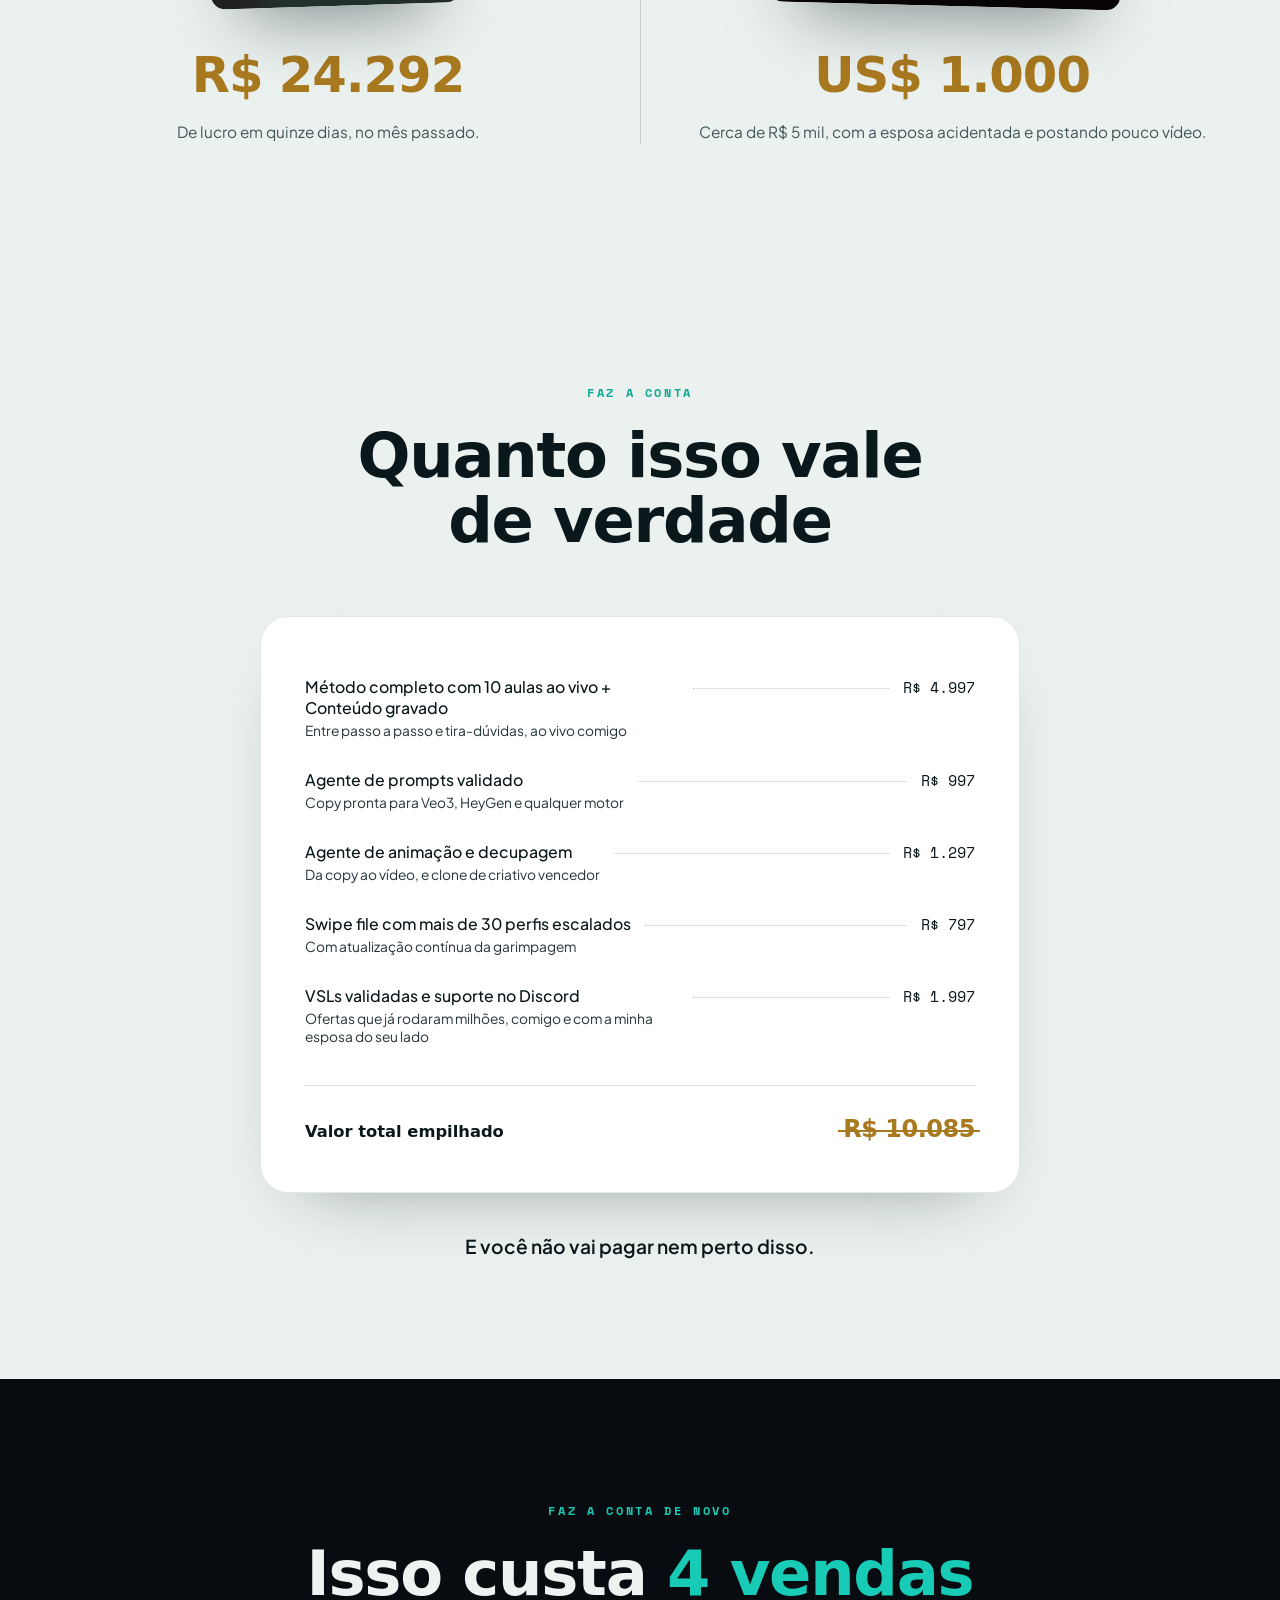
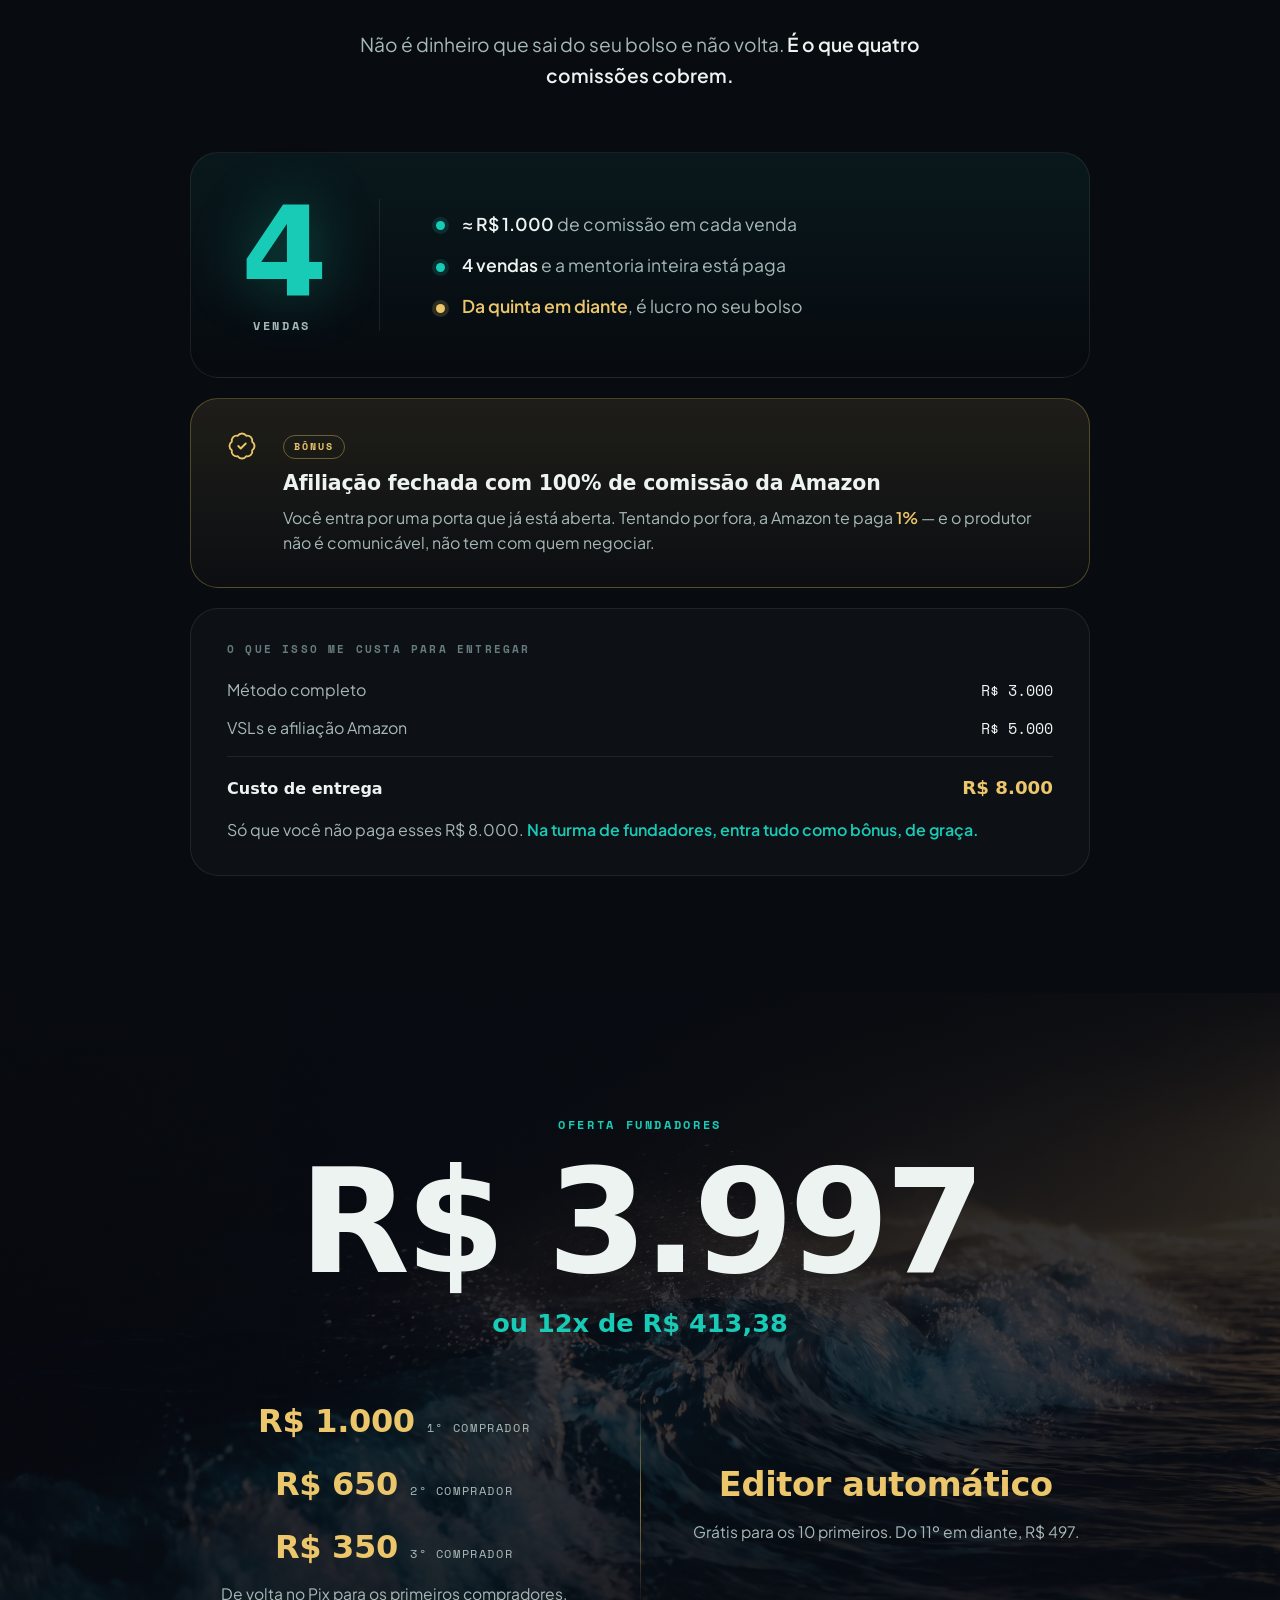
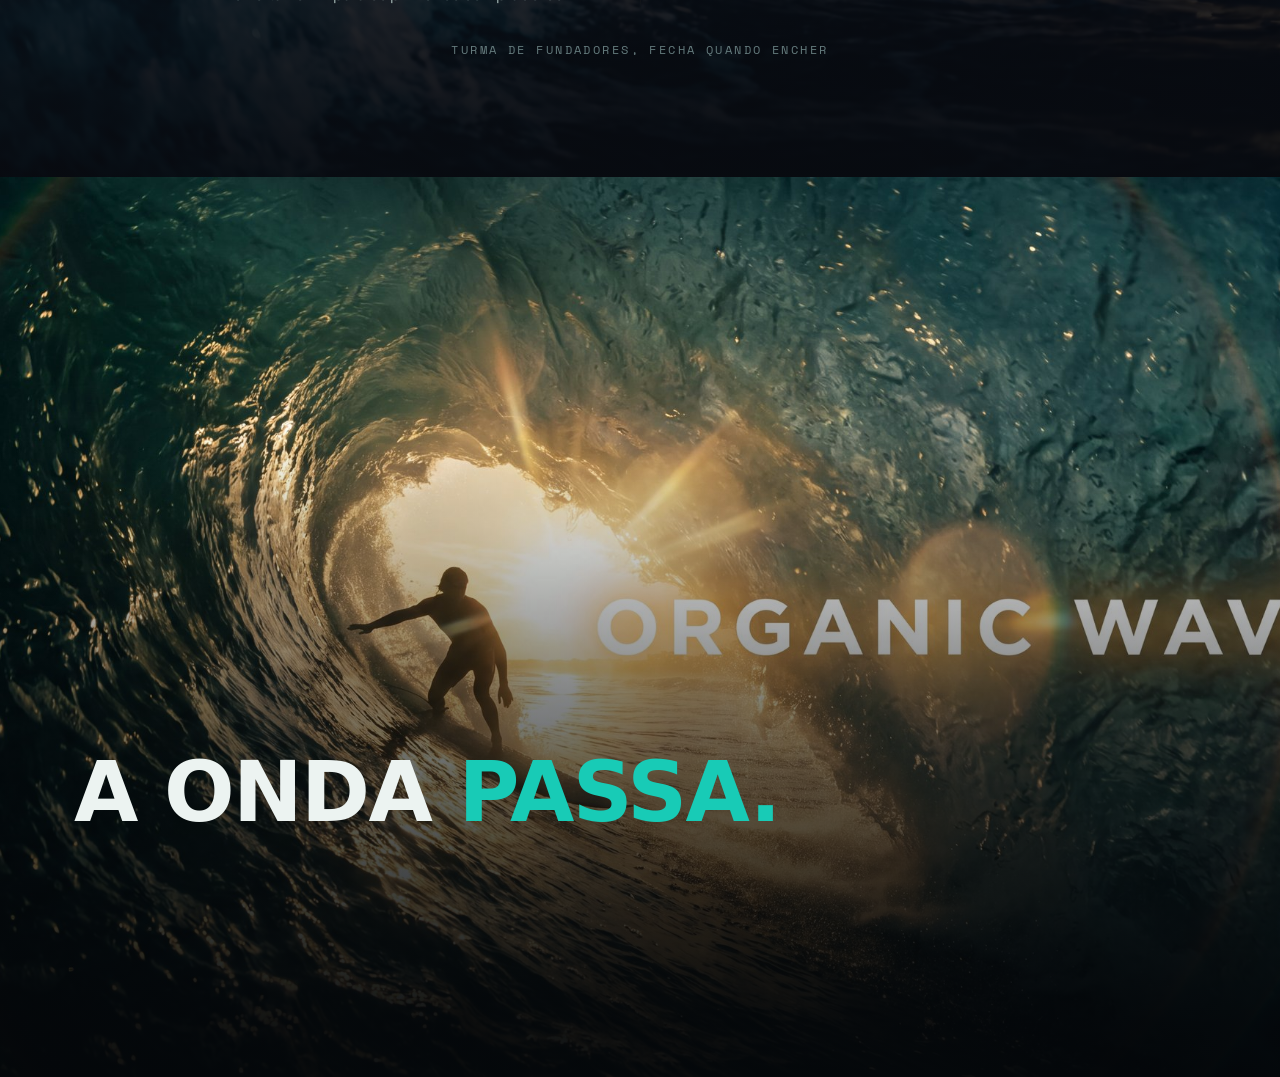
==== commit 8bf41e3d: "Deck OW: parcela com juros (12x 413,38) e subletra do ledger mais escura - Oferta: "ou 12x de R$ 397" ====
--- a/apresentacao/index.html
+++ b/apresentacao/index.html
@@ -310,7 +310,8 @@
 .ledger{list-style:none;display:flex;flex-direction:column}
 .ledger li{display:flex;align-items:baseline;gap:14px;padding:14px 0}
 .lg-name{color:var(--light-ink);font-size:.99rem;line-height:1.35;max-width:34ch;font-weight:500}
-.lg-name small{display:block;color:var(--light-ink-2);font-weight:400;font-size:.86rem;margin-top:2px}
+/* subletra mais escura: no celular a legibilidade caia no cinza claro */
+.lg-name small{display:block;color:#243338;font-weight:400;font-size:.86rem;margin-top:2px}
 .lg-dots{flex:1;height:0;border-bottom:1.5px dotted rgba(10,23,27,.22);transform:translateY(-4px)}
 .lg-val{font-family:var(--font-mono);font-size:.94rem;color:var(--light-ink);flex:none;font-variant-numeric:tabular-nums}
 .ledger-total{display:flex;align-items:baseline;justify-content:space-between;gap:14px;
@@ -1022,7 +1023,7 @@
   <div class="wrap">
     <span class="kicker rv">Oferta fundadores</span>
     <div class="price rv rv-d1">R$ 3.997</div>
-    <div class="price-alt rv rv-d2">ou 12x de R$ 397</div>
+    <div class="price-alt rv rv-d2">ou 12x de R$ 413,38</div>
 
     <div class="offer-terms">
       <div class="offer-term rv">
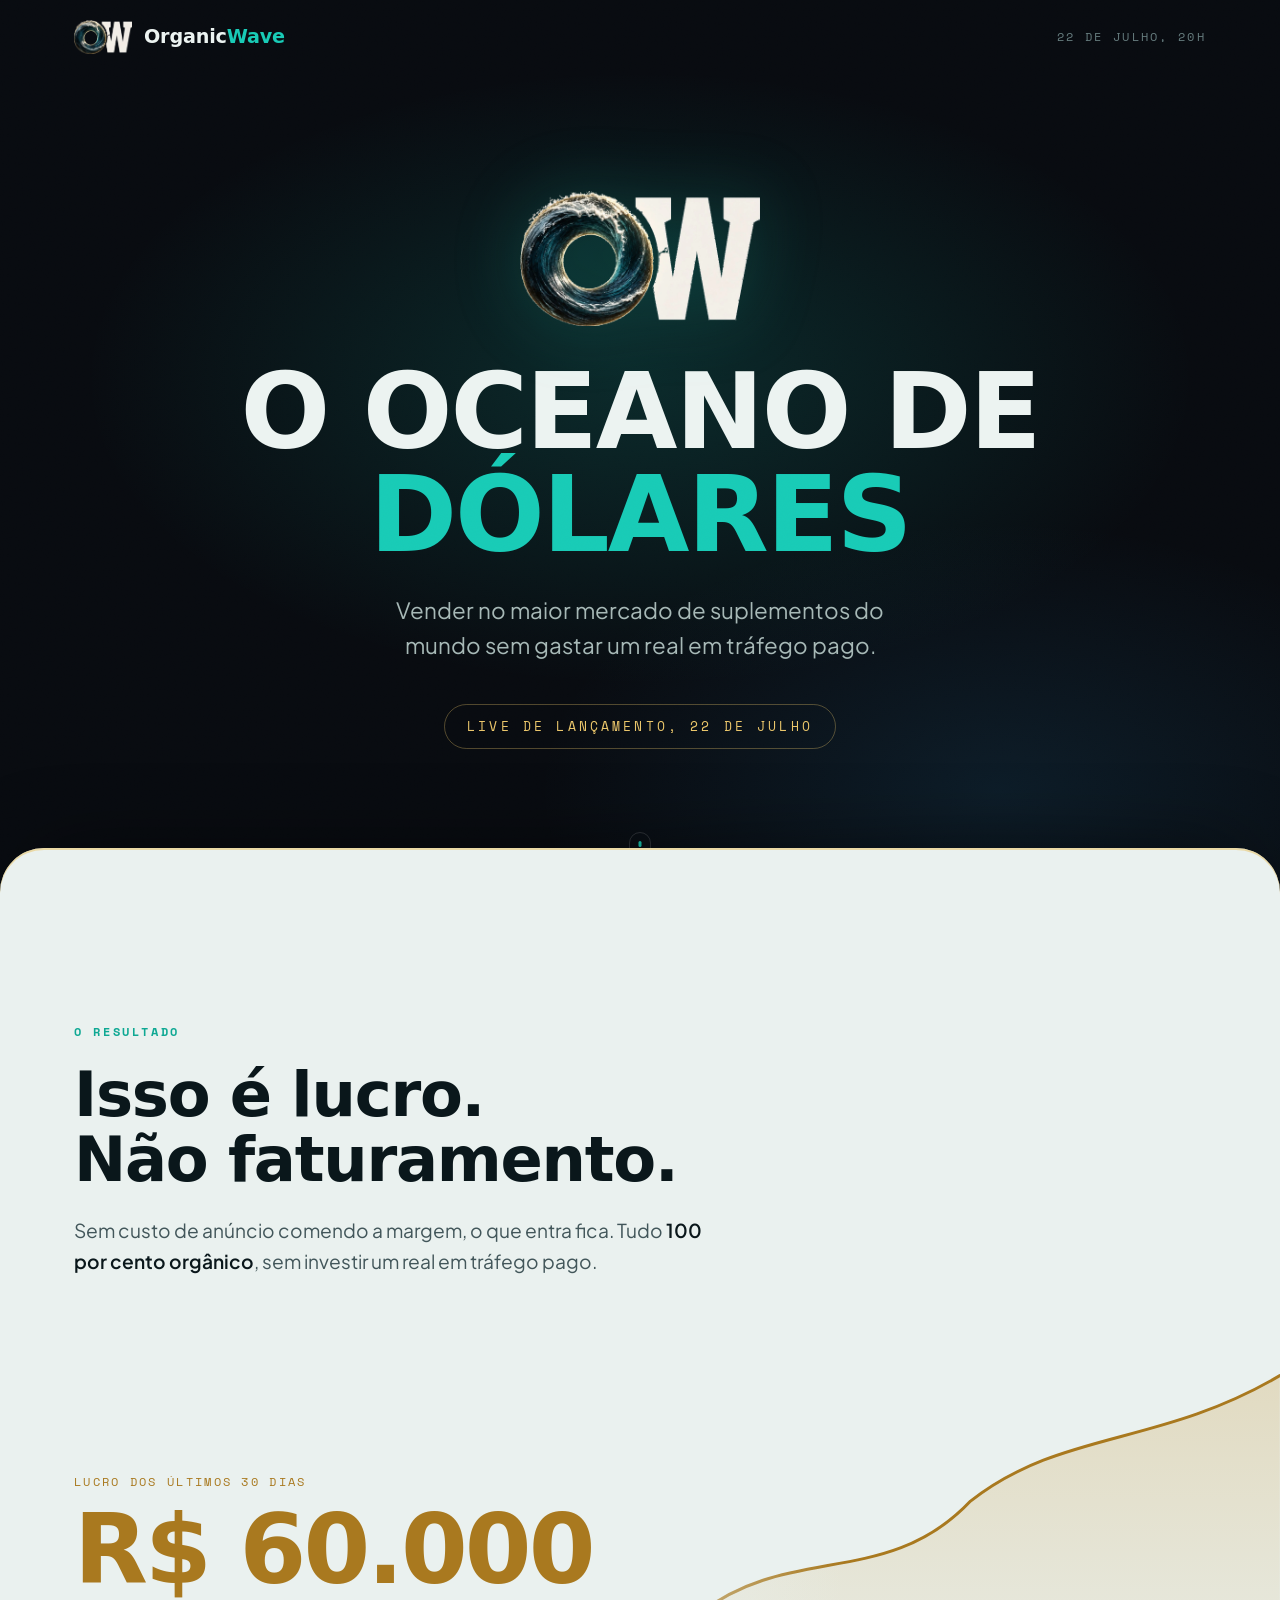
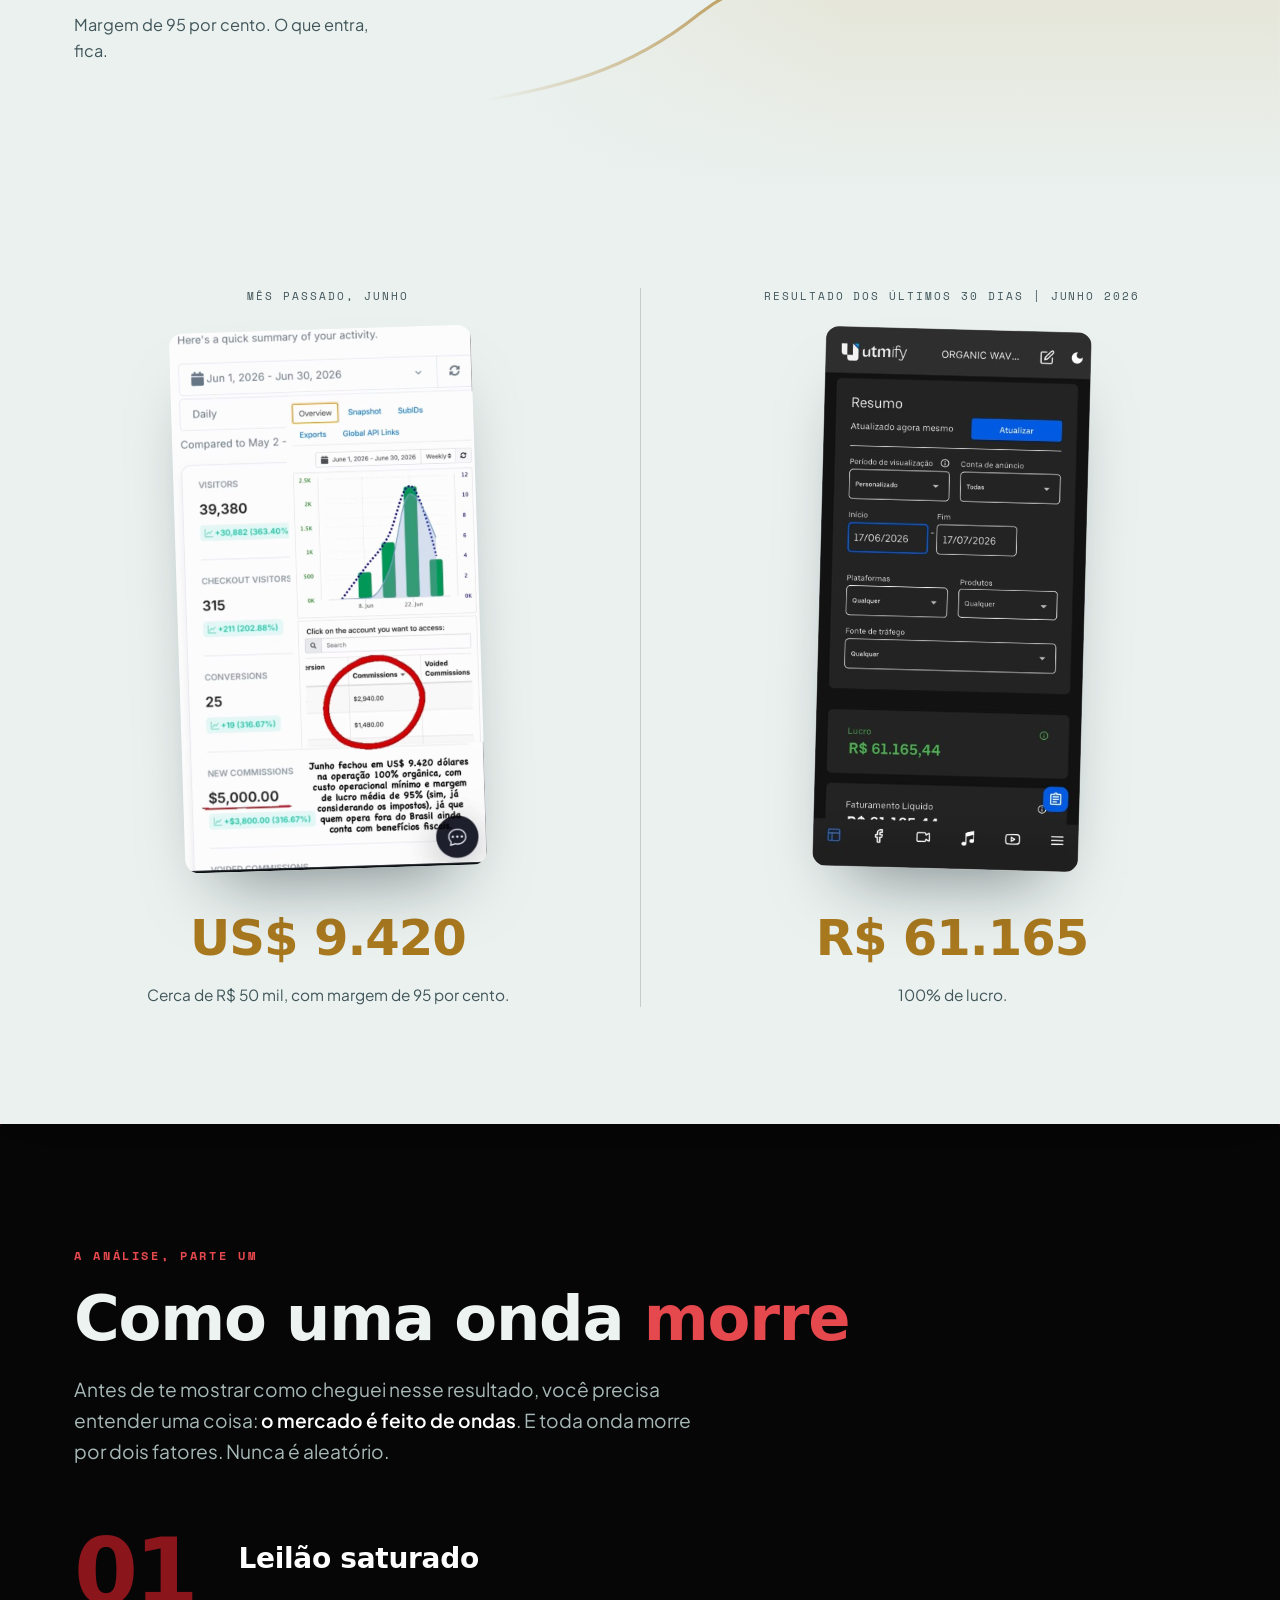
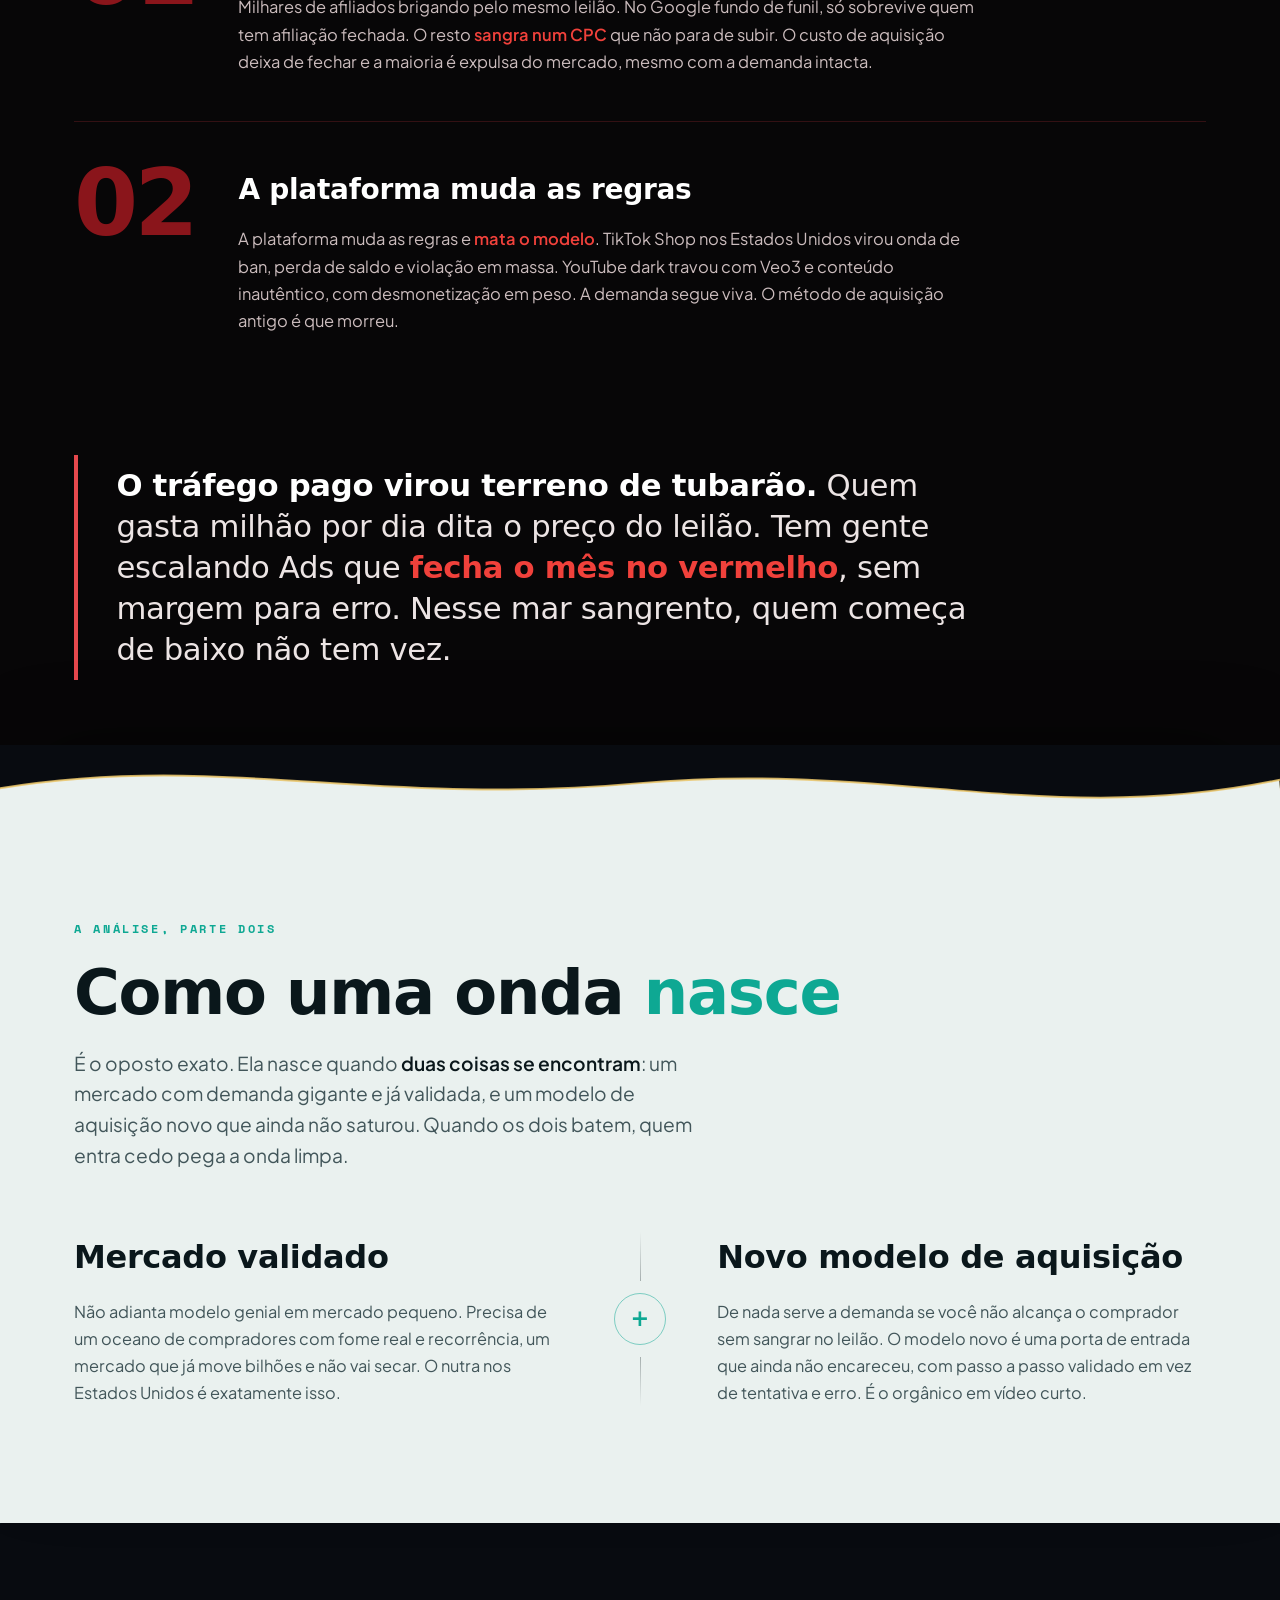
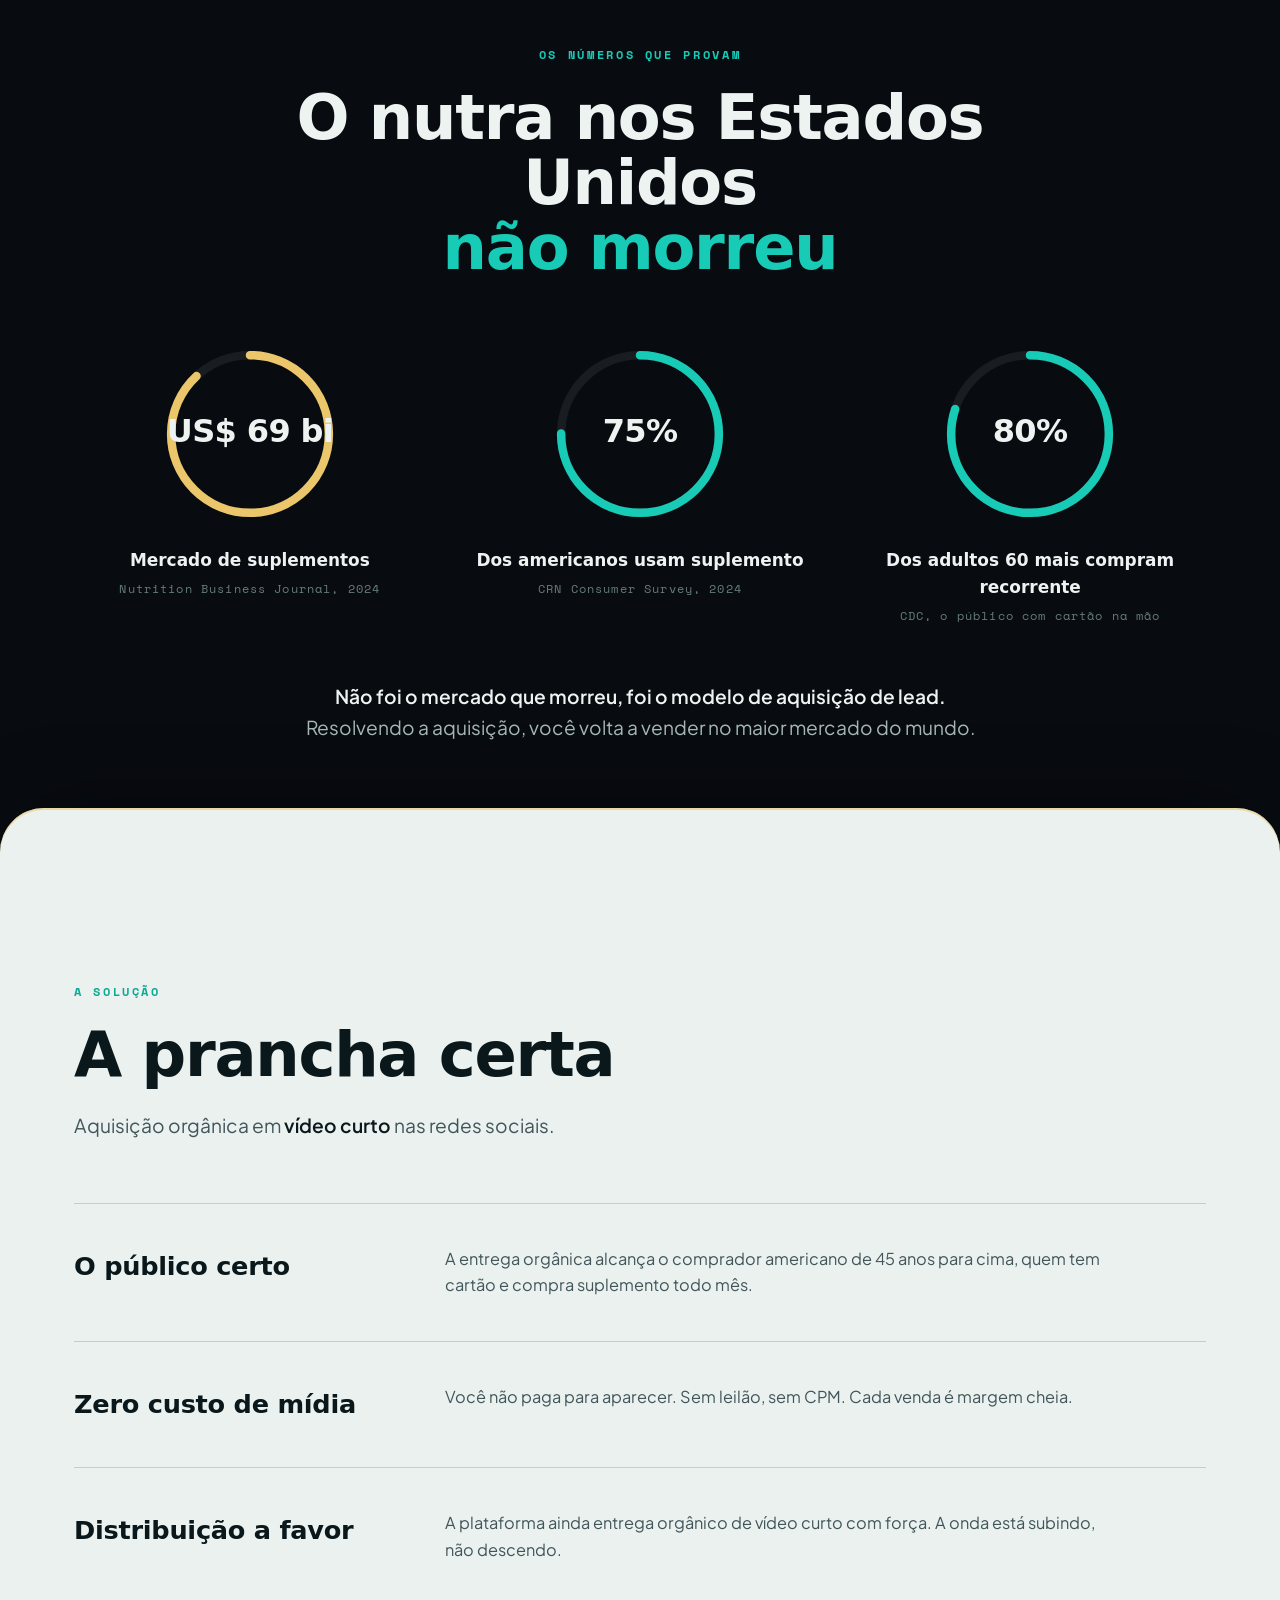
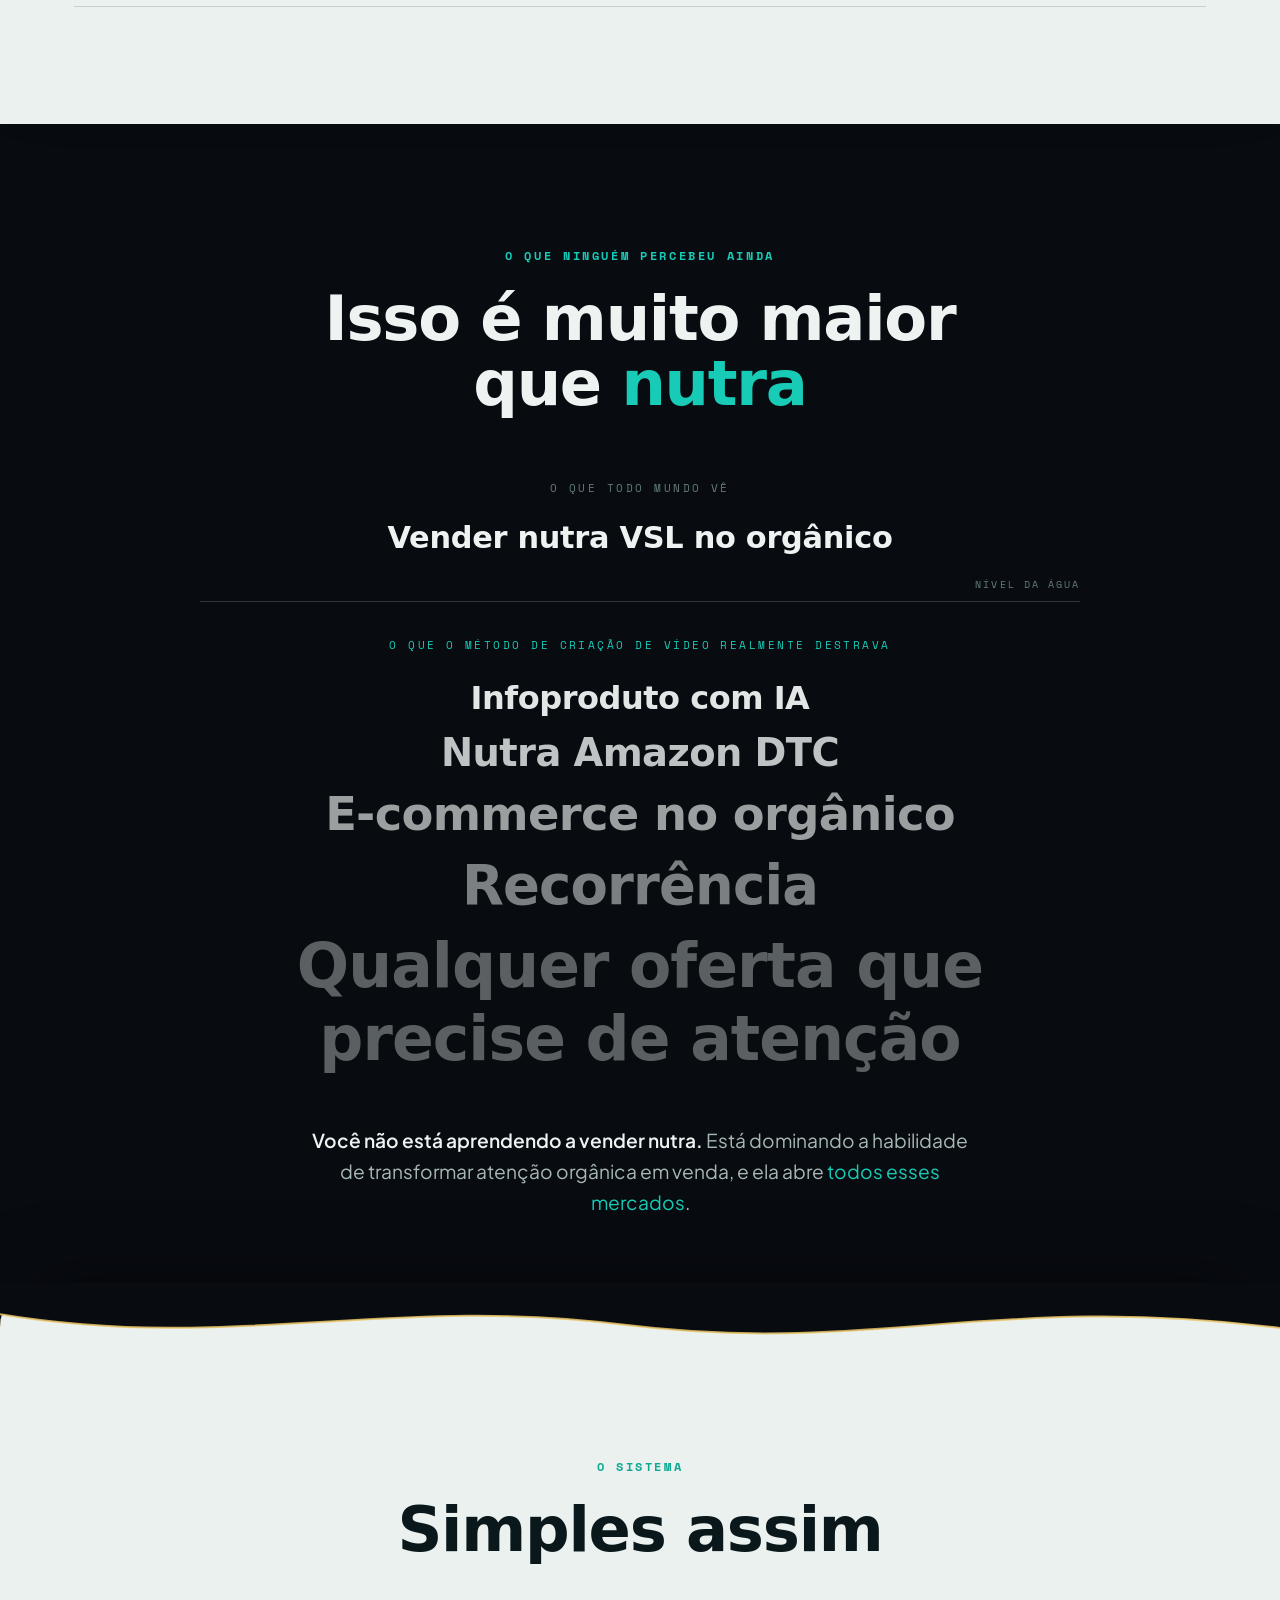
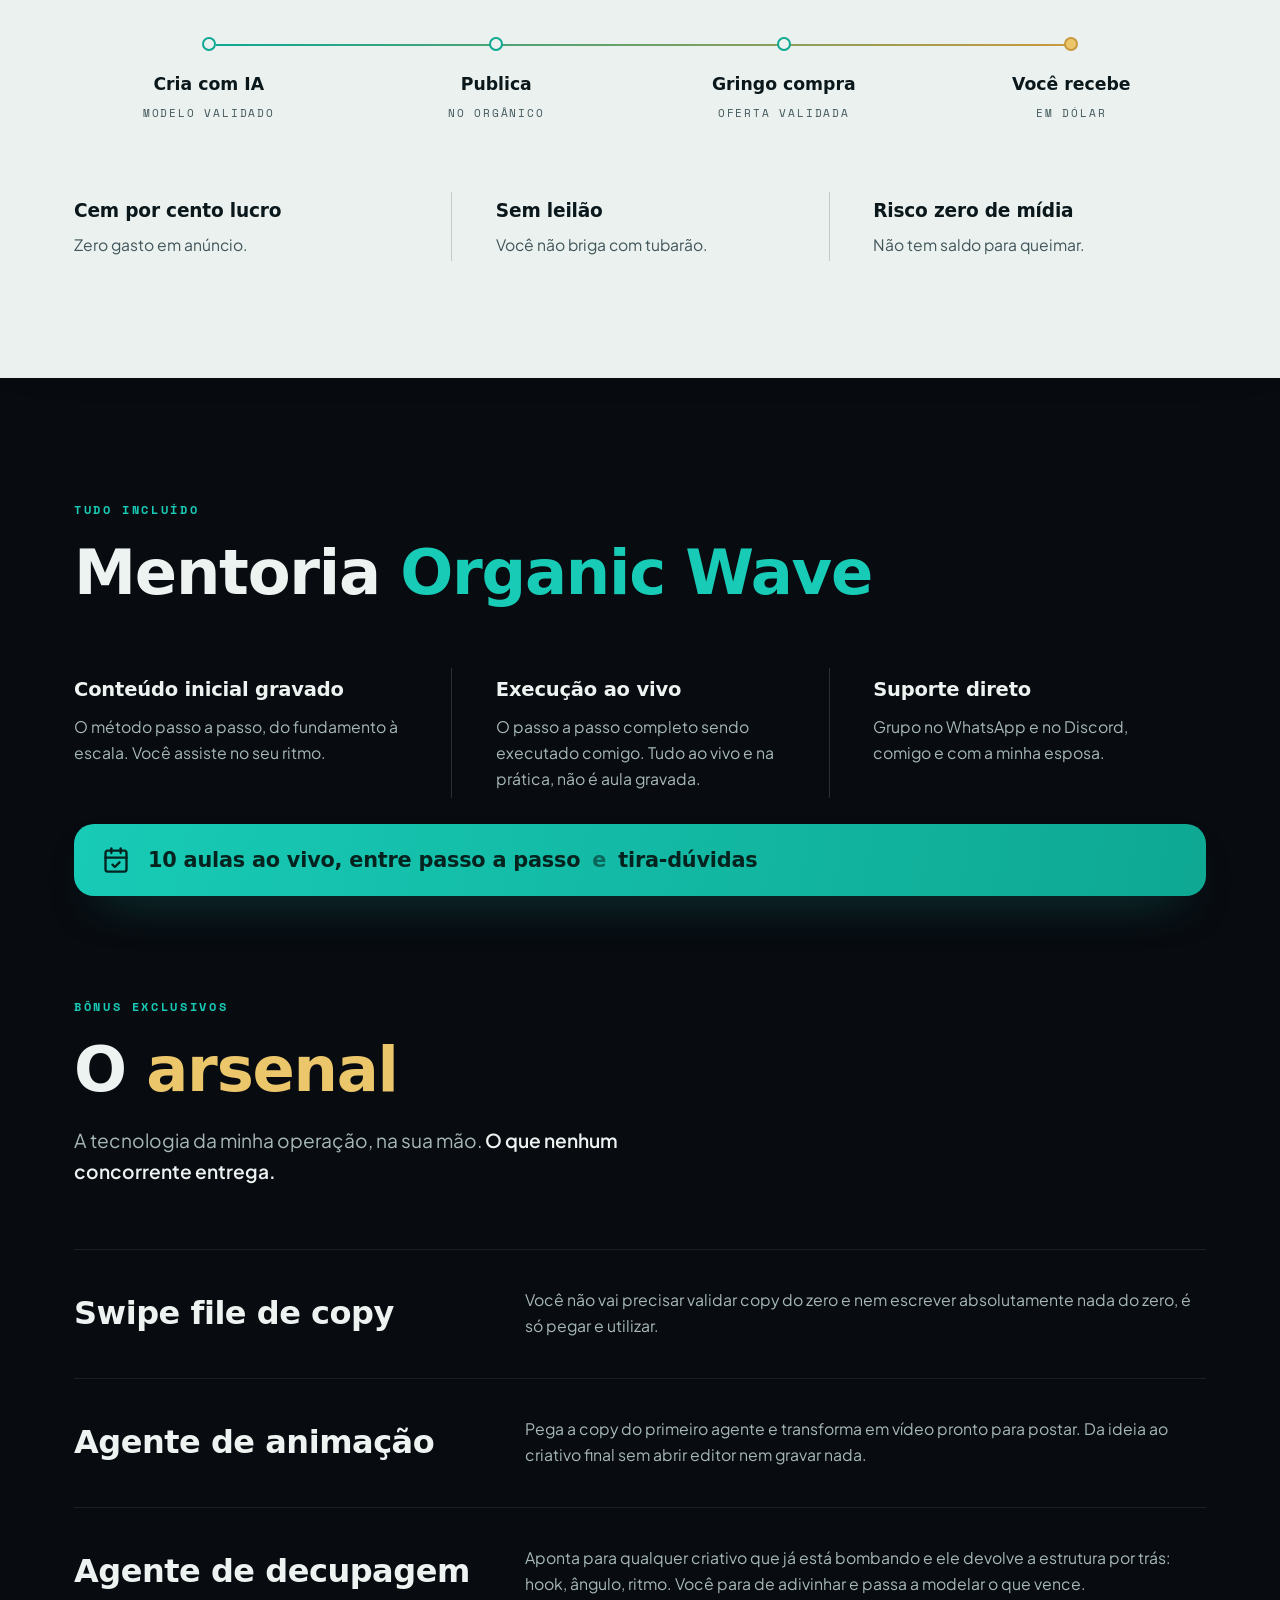
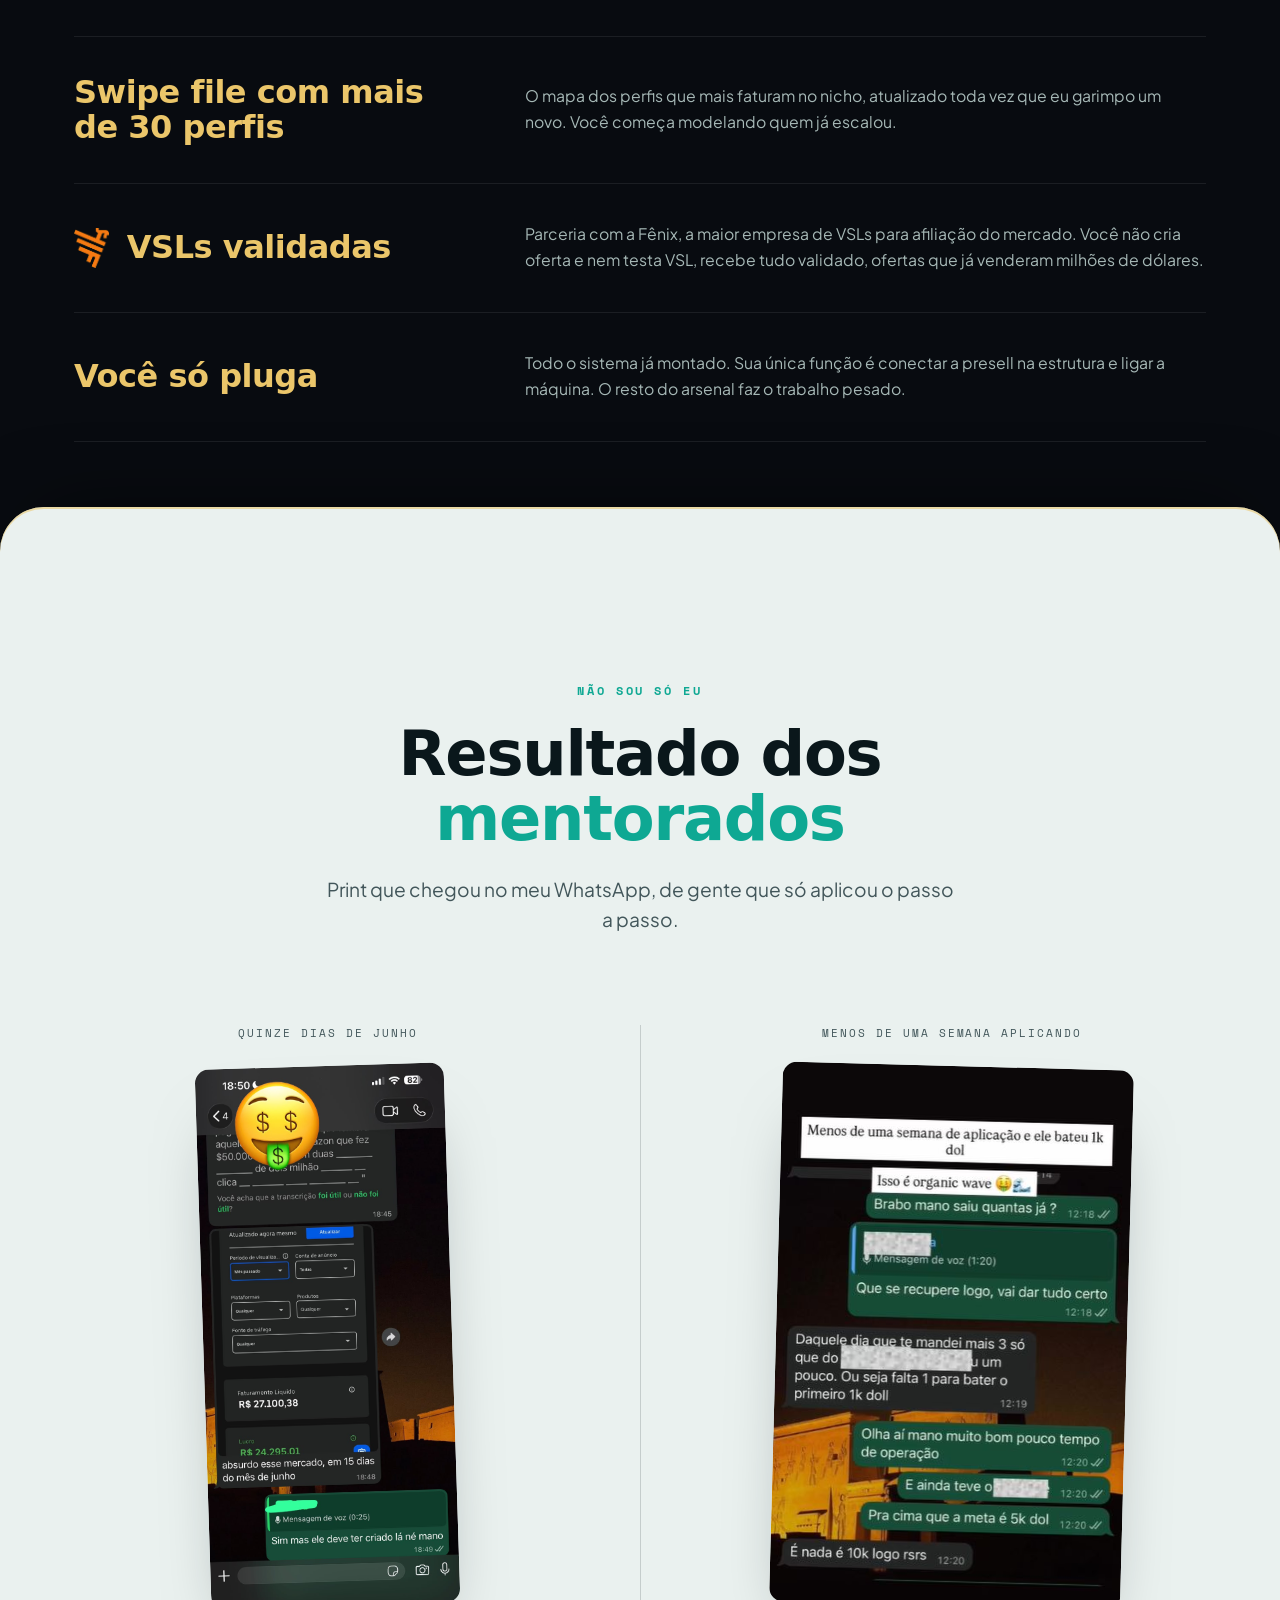
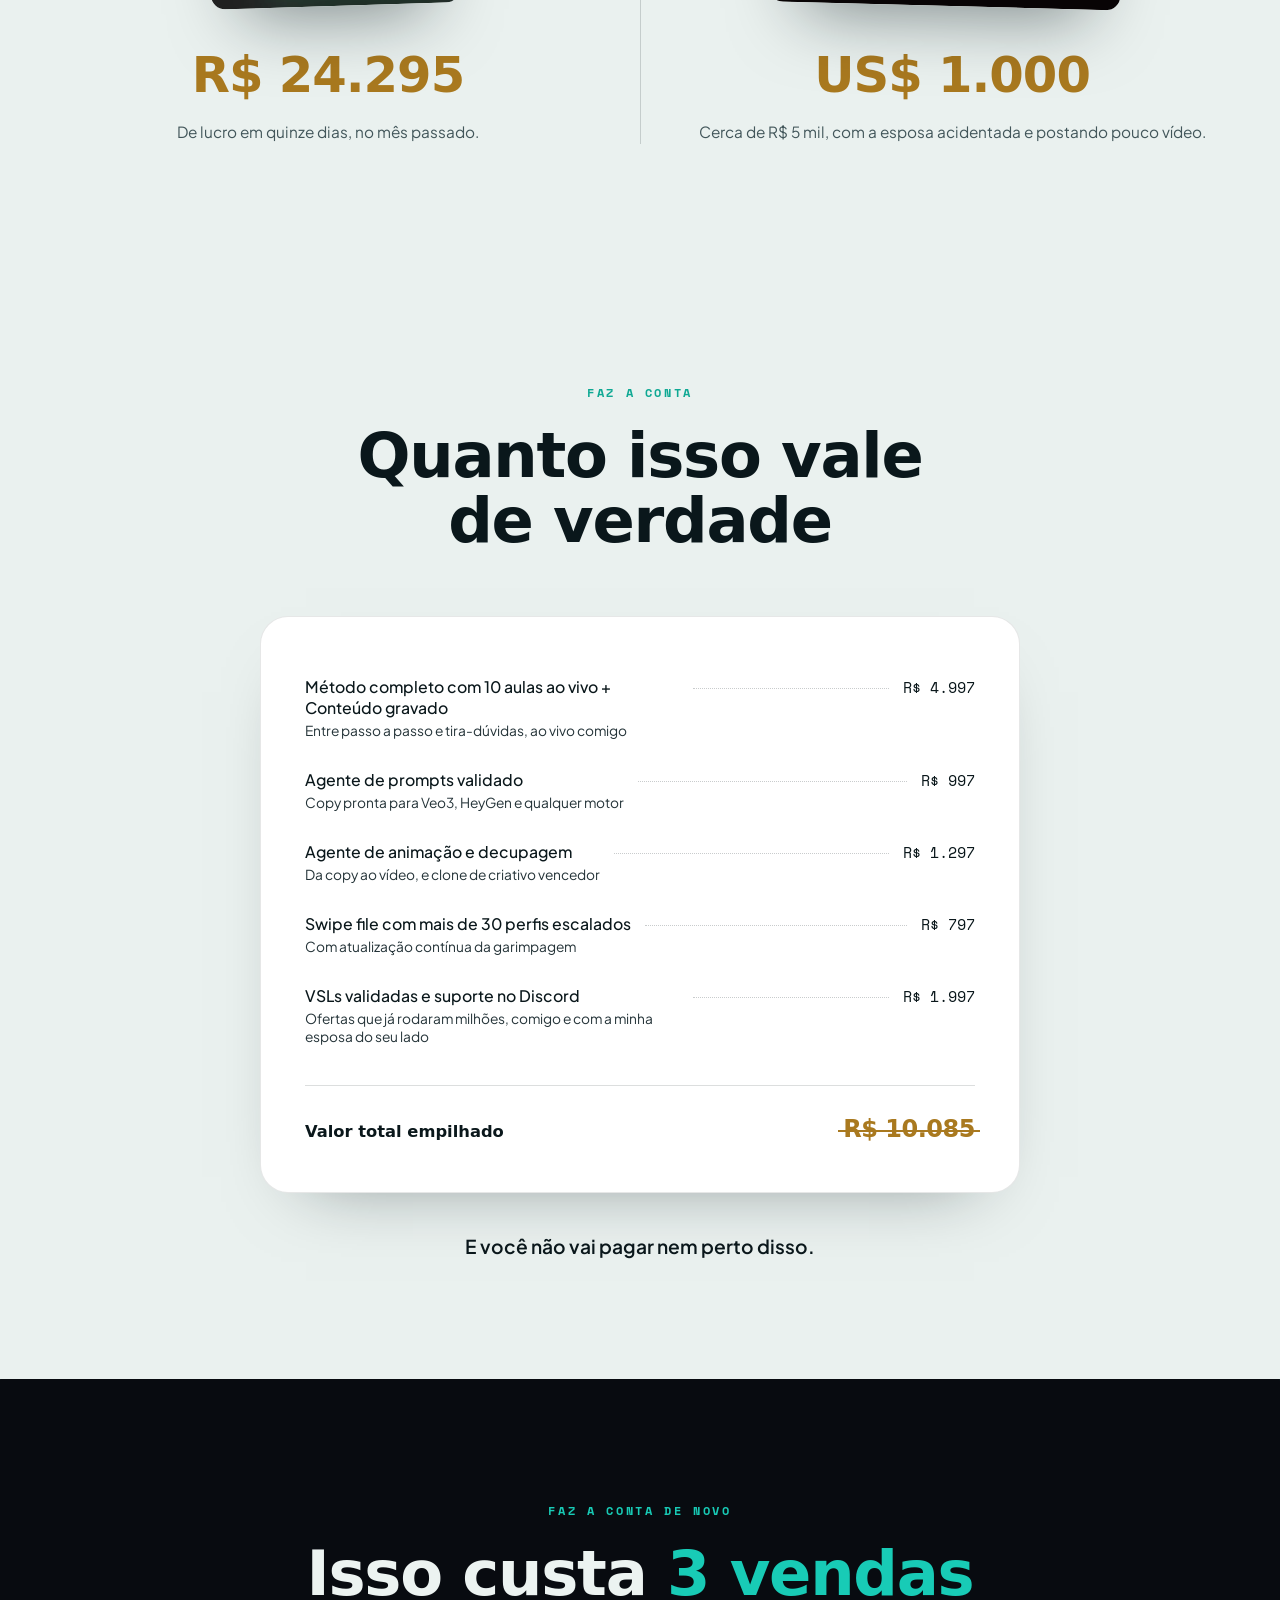
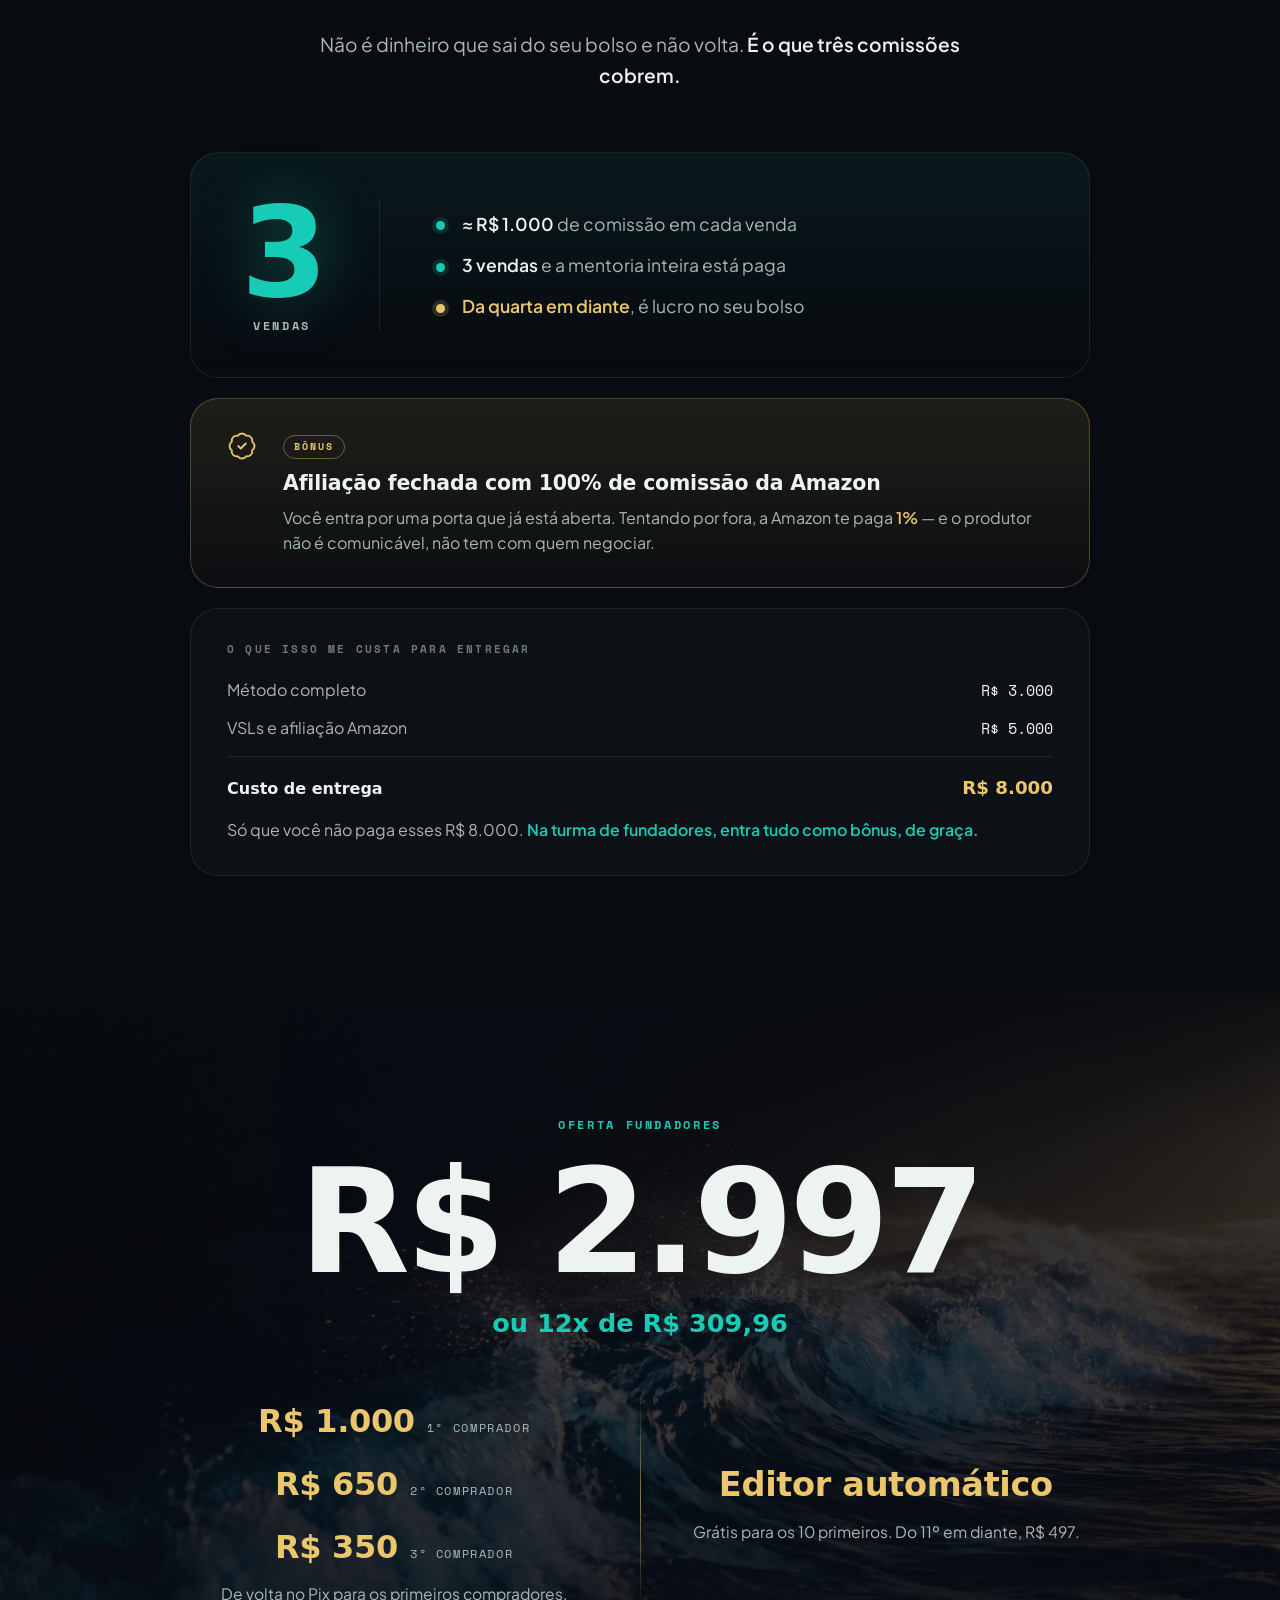
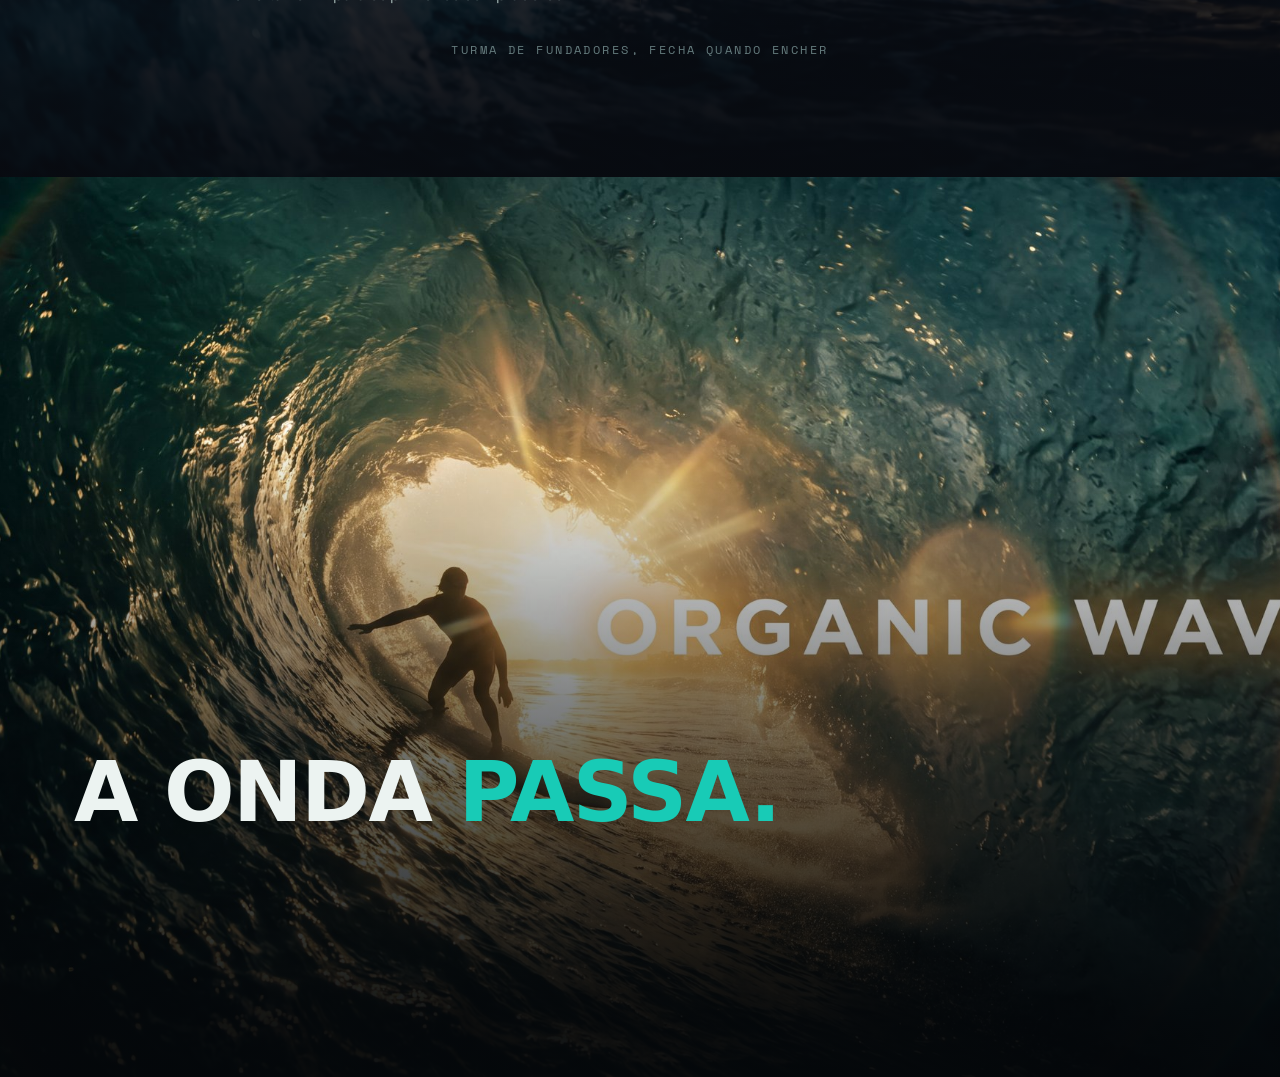
==== commit f7962116: "Deck OW: payback vira 3 vendas e oferta cai para R$ 2.997 Payback: "3 vendas" no titulo, numero e li" ====
--- a/apresentacao/index.html
+++ b/apresentacao/index.html
@@ -978,20 +978,20 @@
   <div class="wrap">
     <div class="sec-head center">
       <span class="kicker rv">Faz a conta de novo</span>
-      <h2 class="sec-title rv rv-d1">Isso custa <span class="accent">4 vendas</span></h2>
-      <p class="sec-lead rv rv-d2">Não é dinheiro que sai do seu bolso e não volta. <b>É o que quatro comissões cobrem.</b></p>
+      <h2 class="sec-title rv rv-d1">Isso custa <span class="accent">3 vendas</span></h2>
+      <p class="sec-lead rv rv-d2">Não é dinheiro que sai do seu bolso e não volta. <b>É o que três comissões cobrem.</b></p>
     </div>
 
     <div class="pay-row rv">
       <div class="pay-big">
-        <span class="pay-num">4</span>
+        <span class="pay-num">3</span>
         <span class="pay-unit">vendas</span>
       </div>
       <div class="pay-sep" aria-hidden="true"></div>
       <ul class="pay-list">
         <li><b>≈ R$ 1.000</b> de comissão em cada venda</li>
-        <li><b>4 vendas</b> e a mentoria inteira está paga</li>
-        <li class="pay-win"><b>Da quinta em diante</b>, é lucro no seu bolso</li>
+        <li><b>3 vendas</b> e a mentoria inteira está paga</li>
+        <li class="pay-win"><b>Da quarta em diante</b>, é lucro no seu bolso</li>
       </ul>
     </div>
 
@@ -1022,8 +1022,8 @@
   <div class="offer-scrim" aria-hidden="true"></div>
   <div class="wrap">
     <span class="kicker rv">Oferta fundadores</span>
-    <div class="price rv rv-d1">R$ 3.997</div>
-    <div class="price-alt rv rv-d2">ou 12x de R$ 413,38</div>
+    <div class="price rv rv-d1">R$ 2.997</div>
+    <div class="price-alt rv rv-d2">ou 12x de R$ 309,96</div>
 
     <div class="offer-terms">
       <div class="offer-term rv">
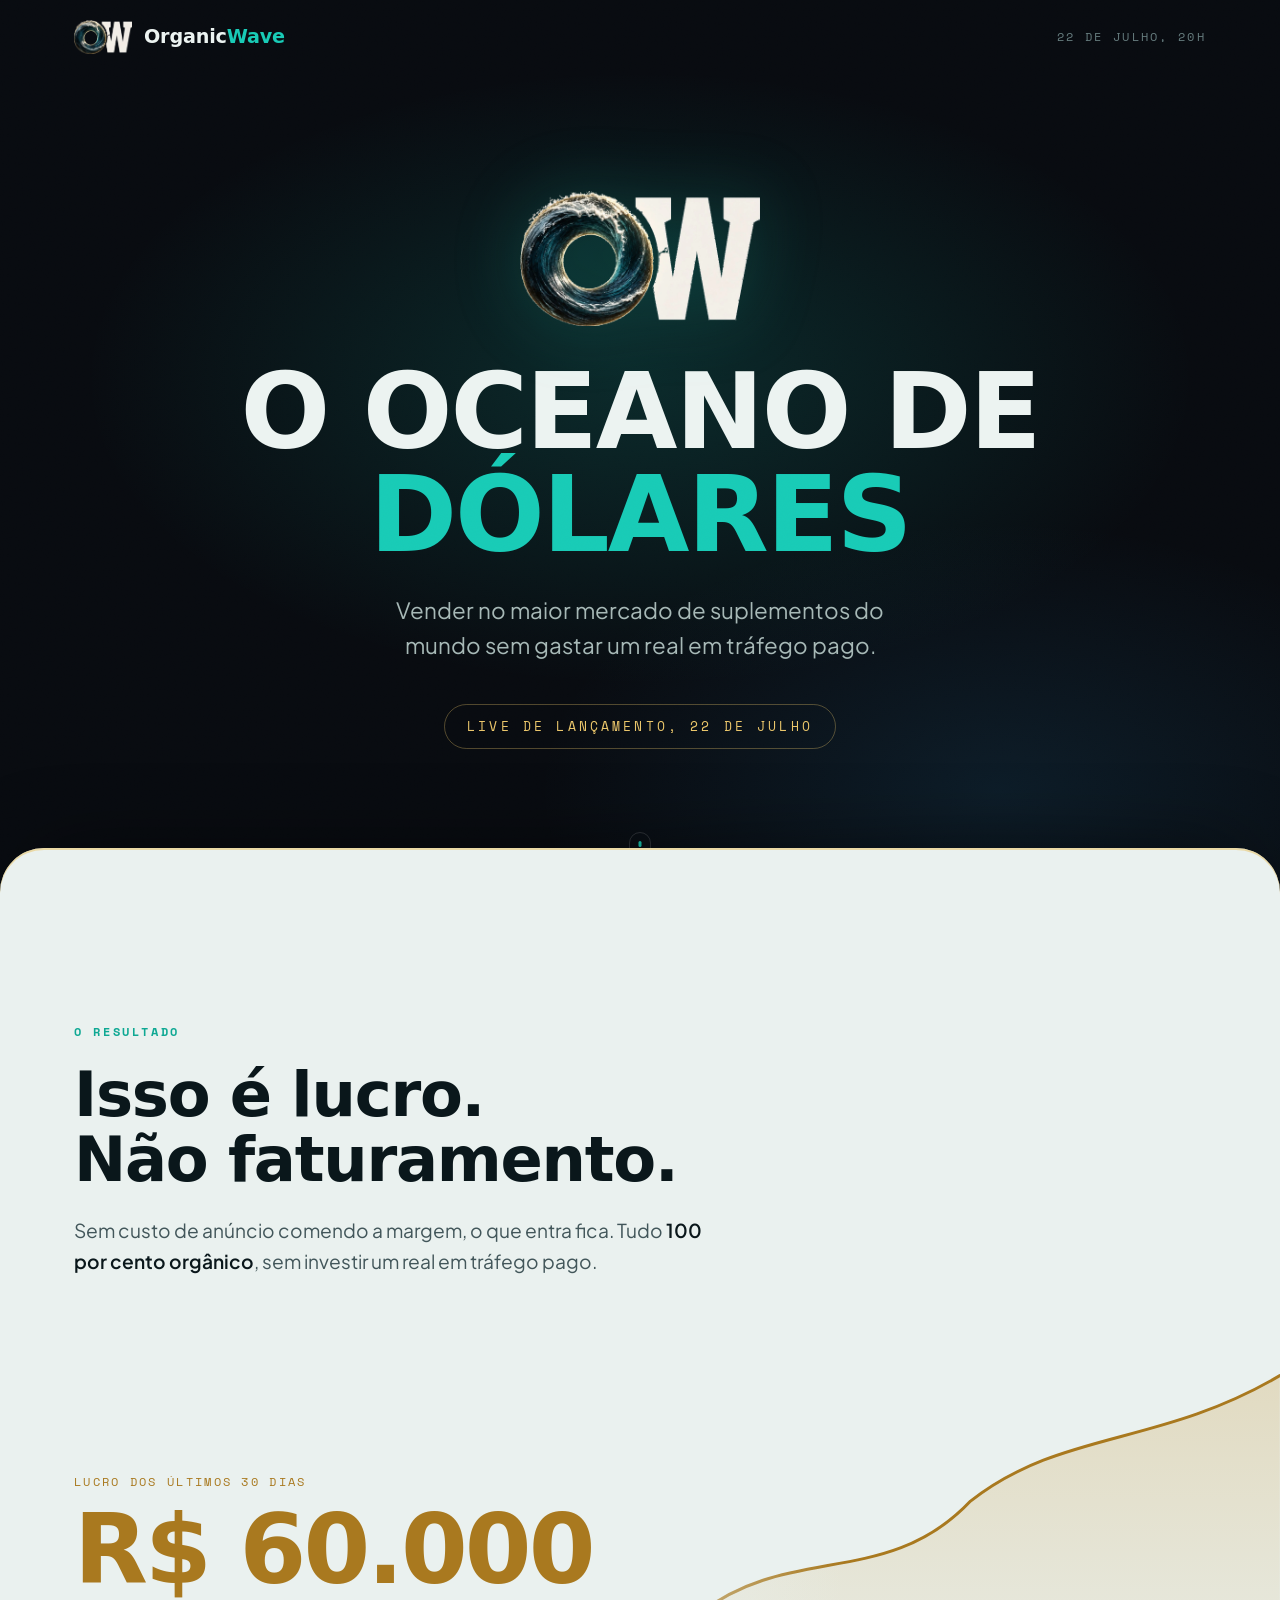
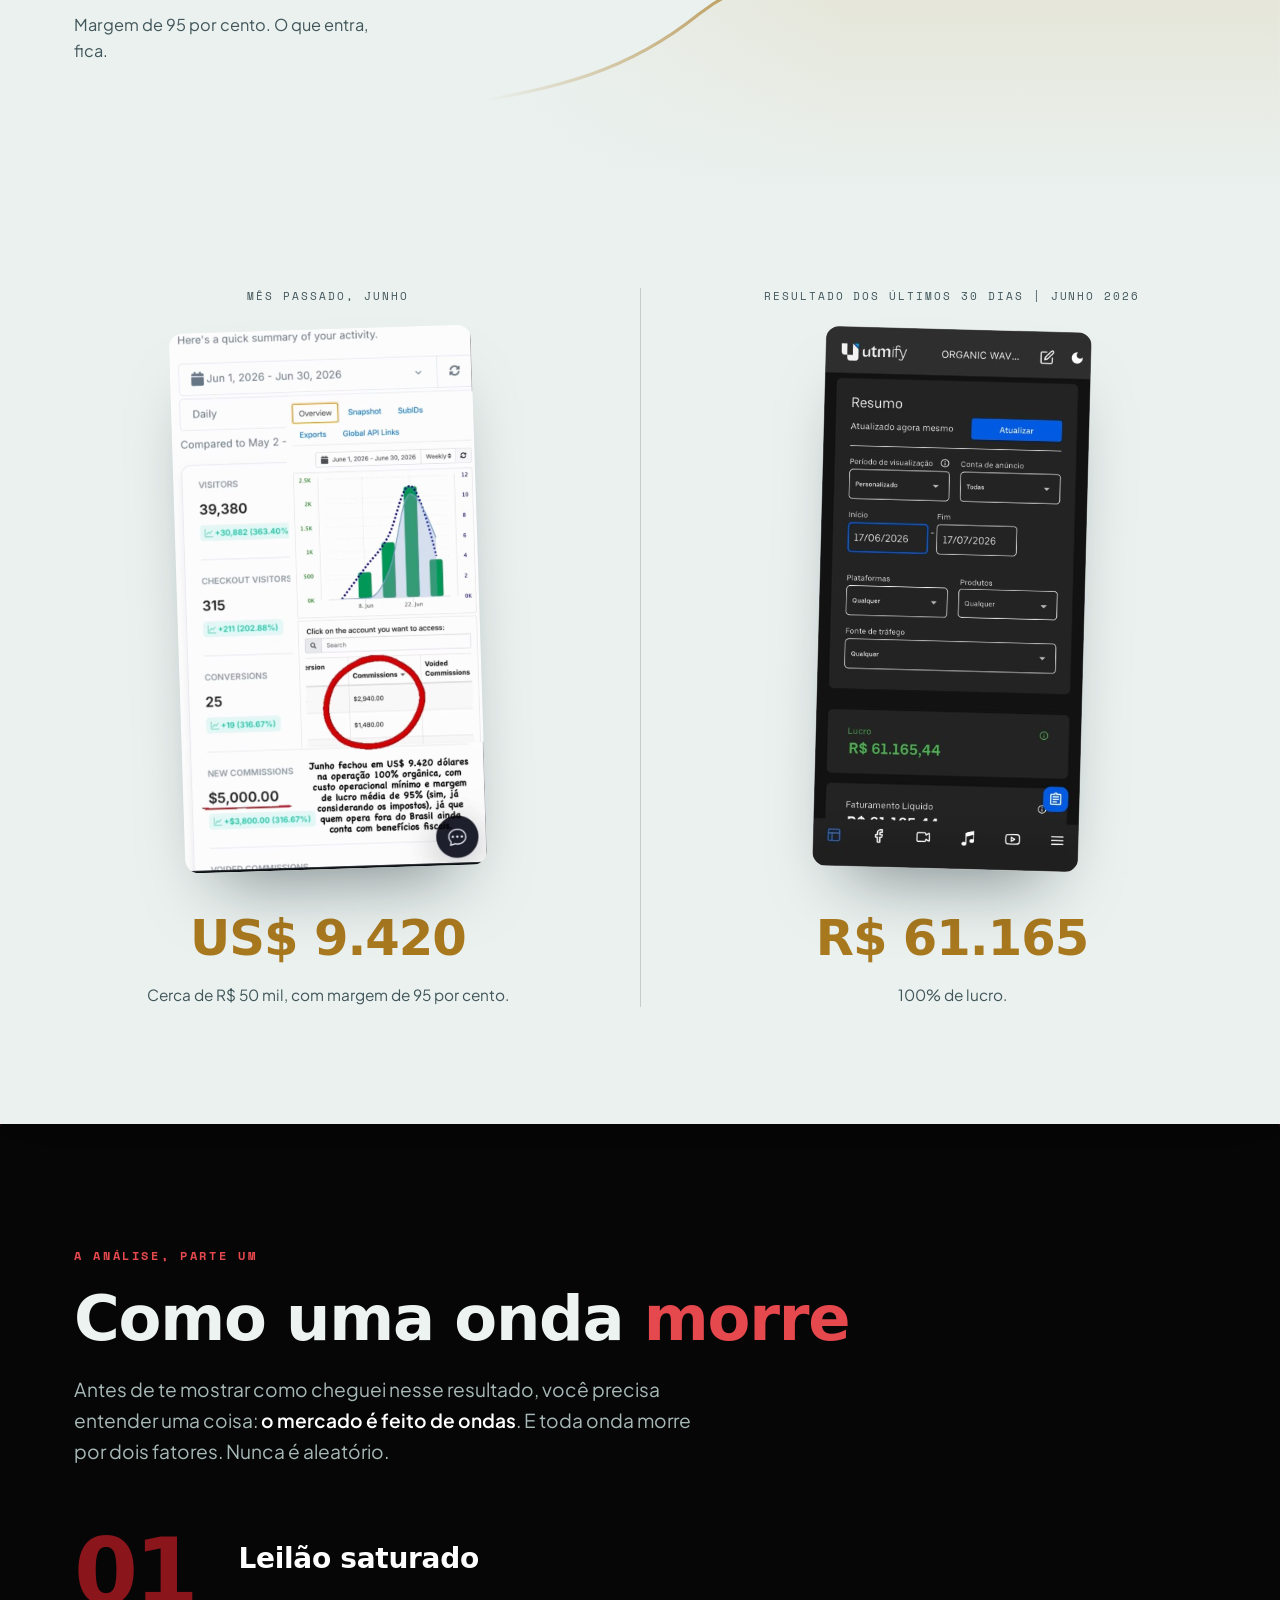
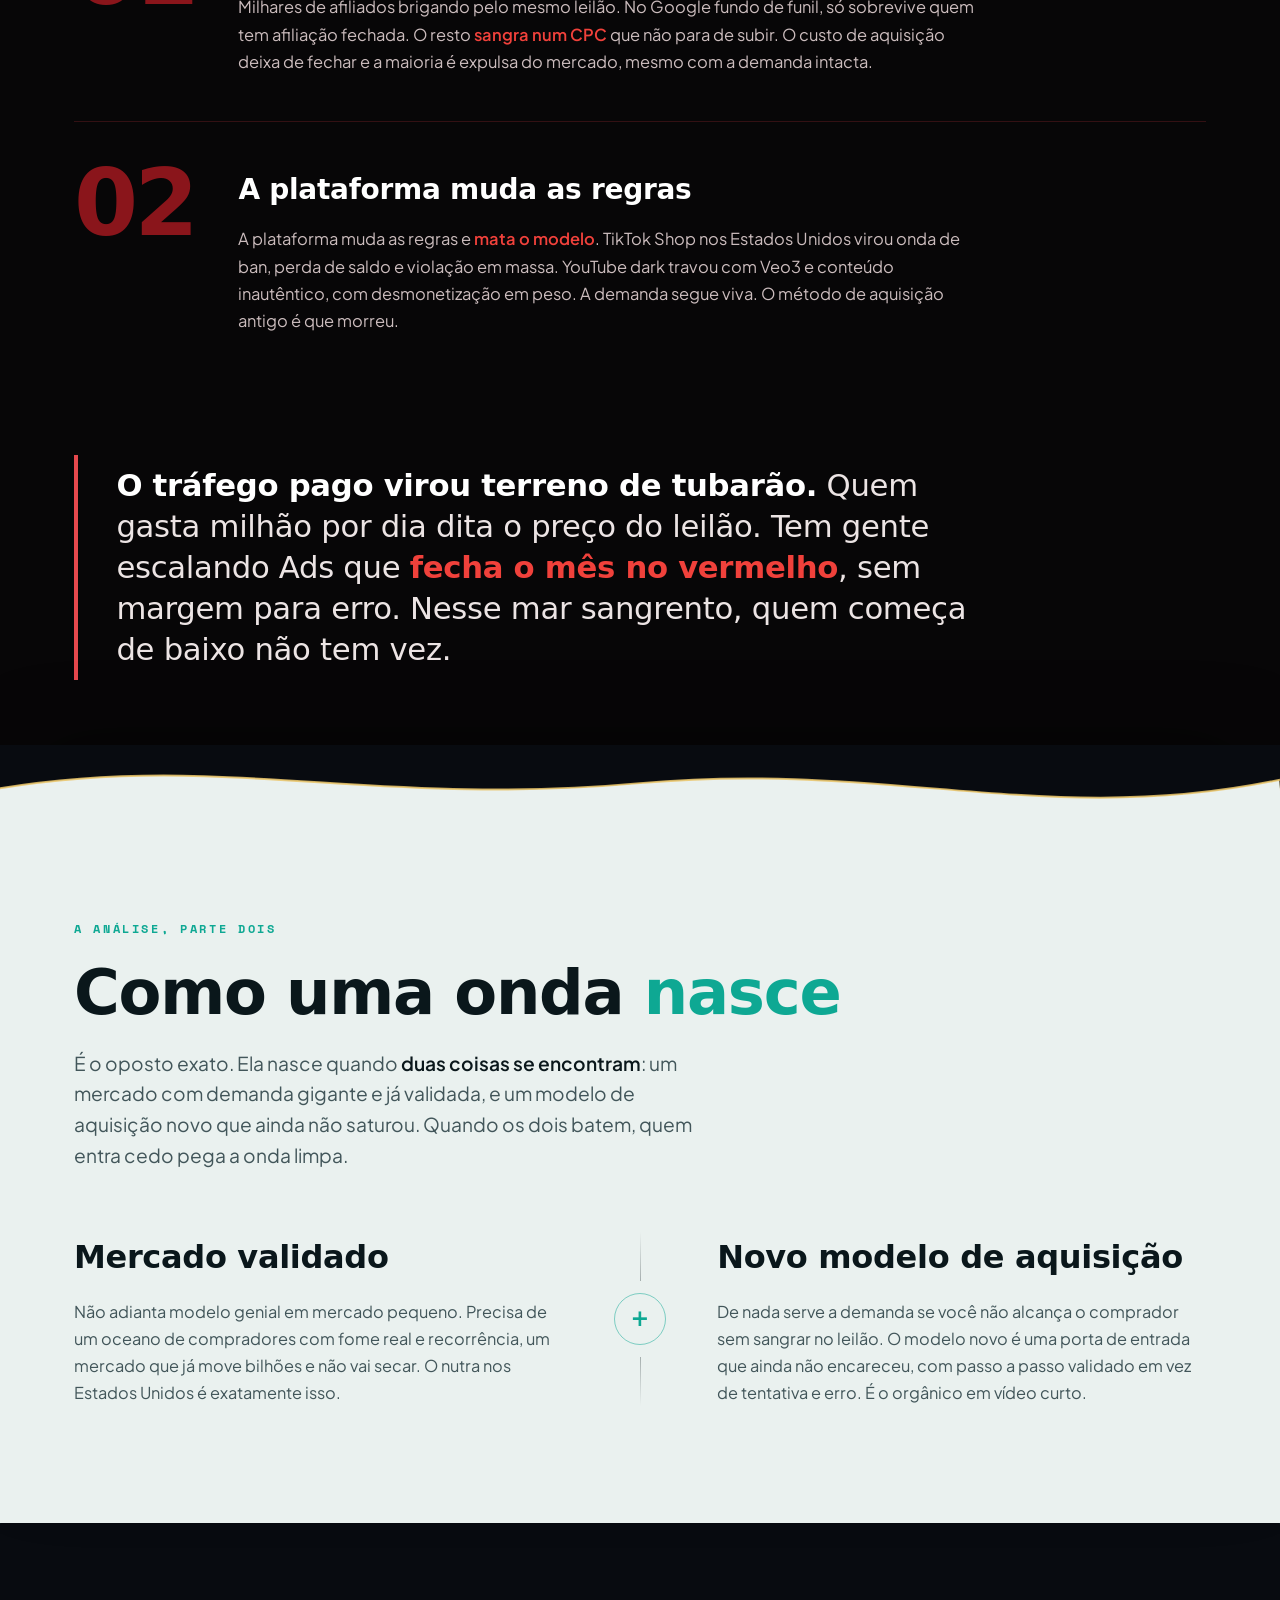
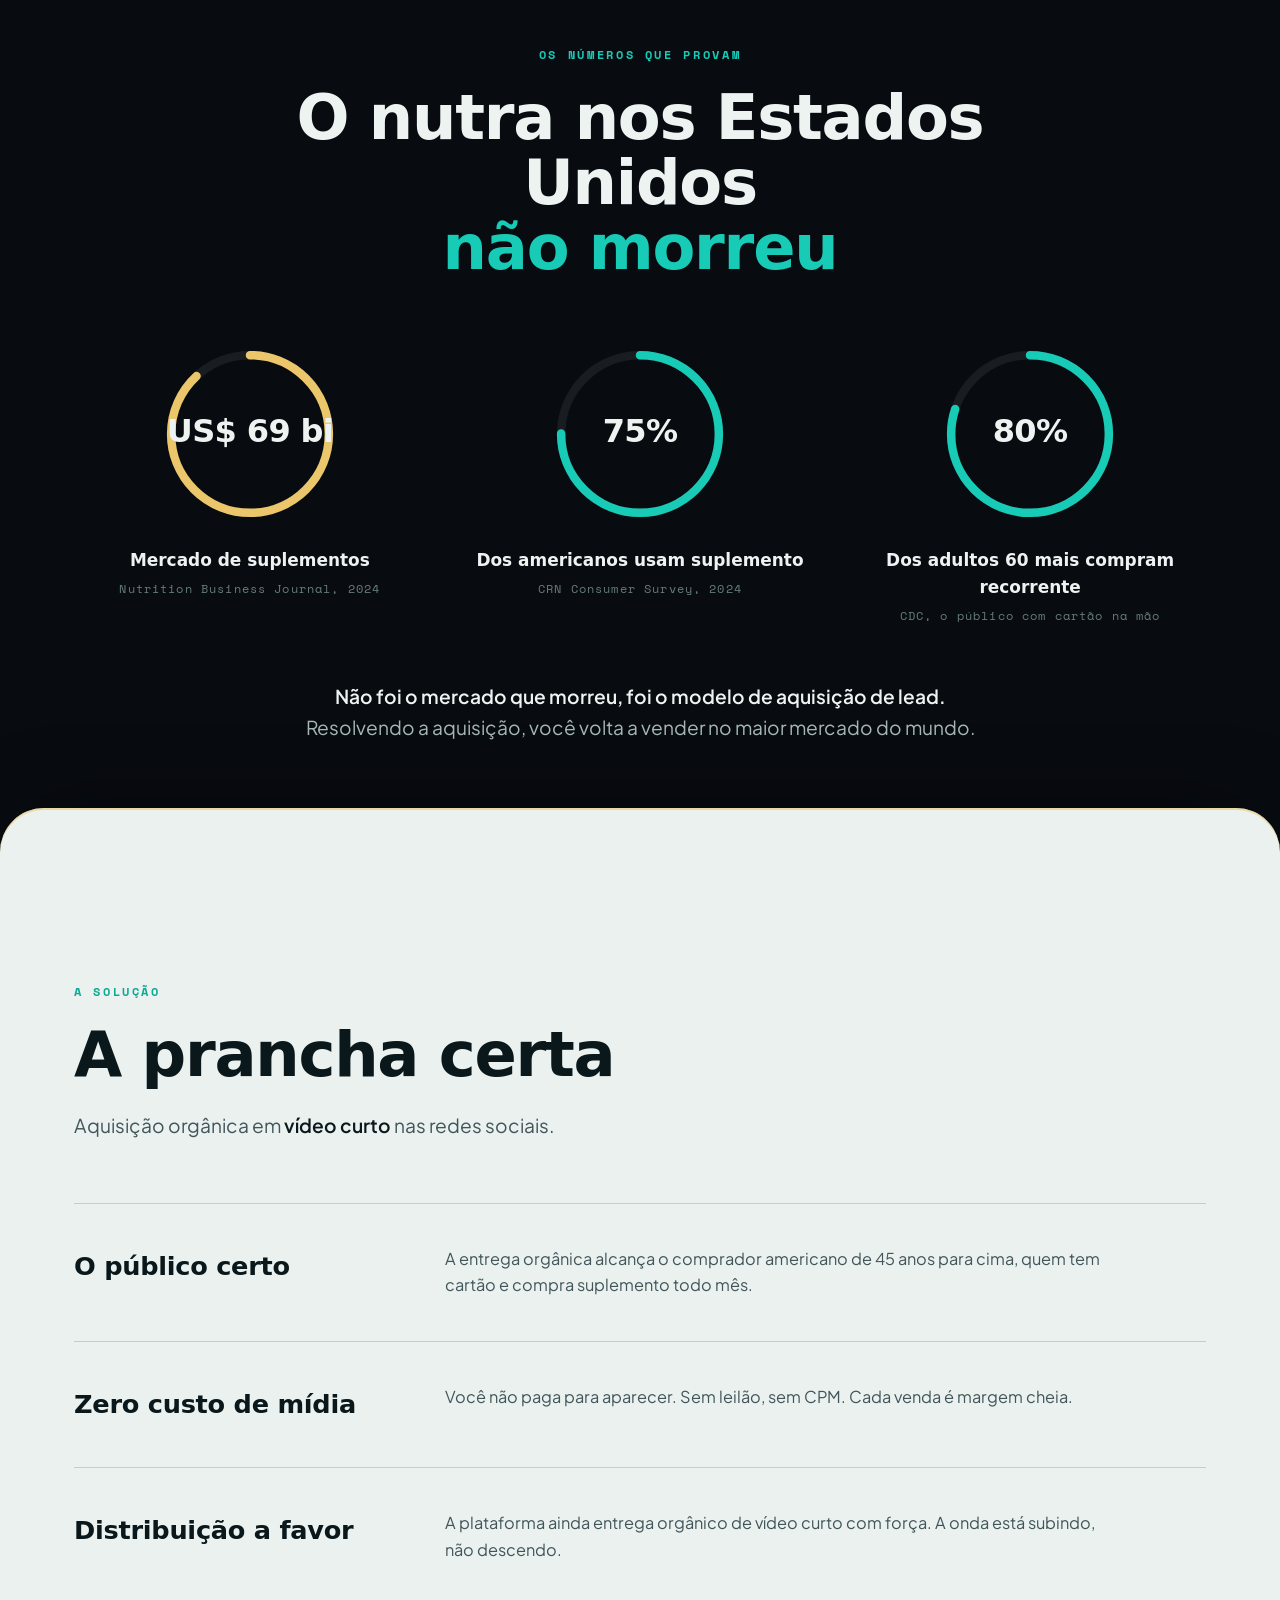
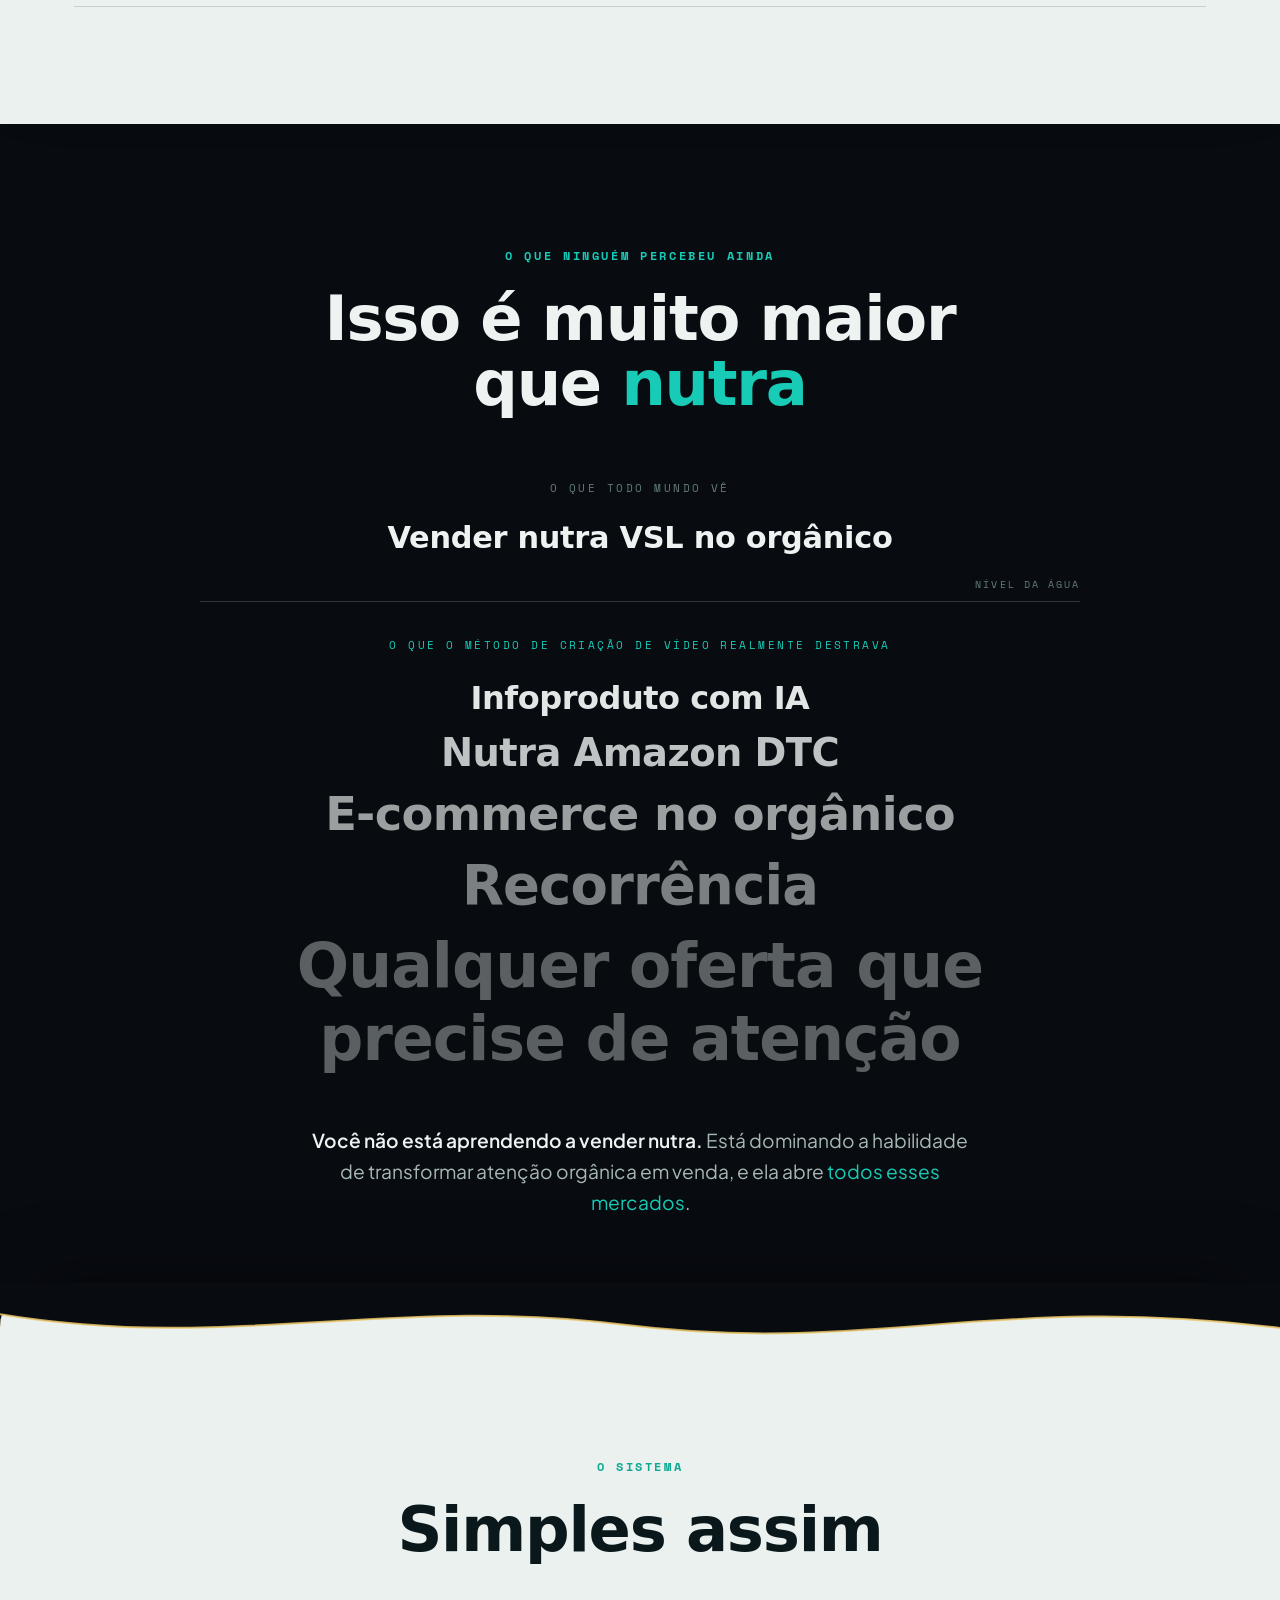
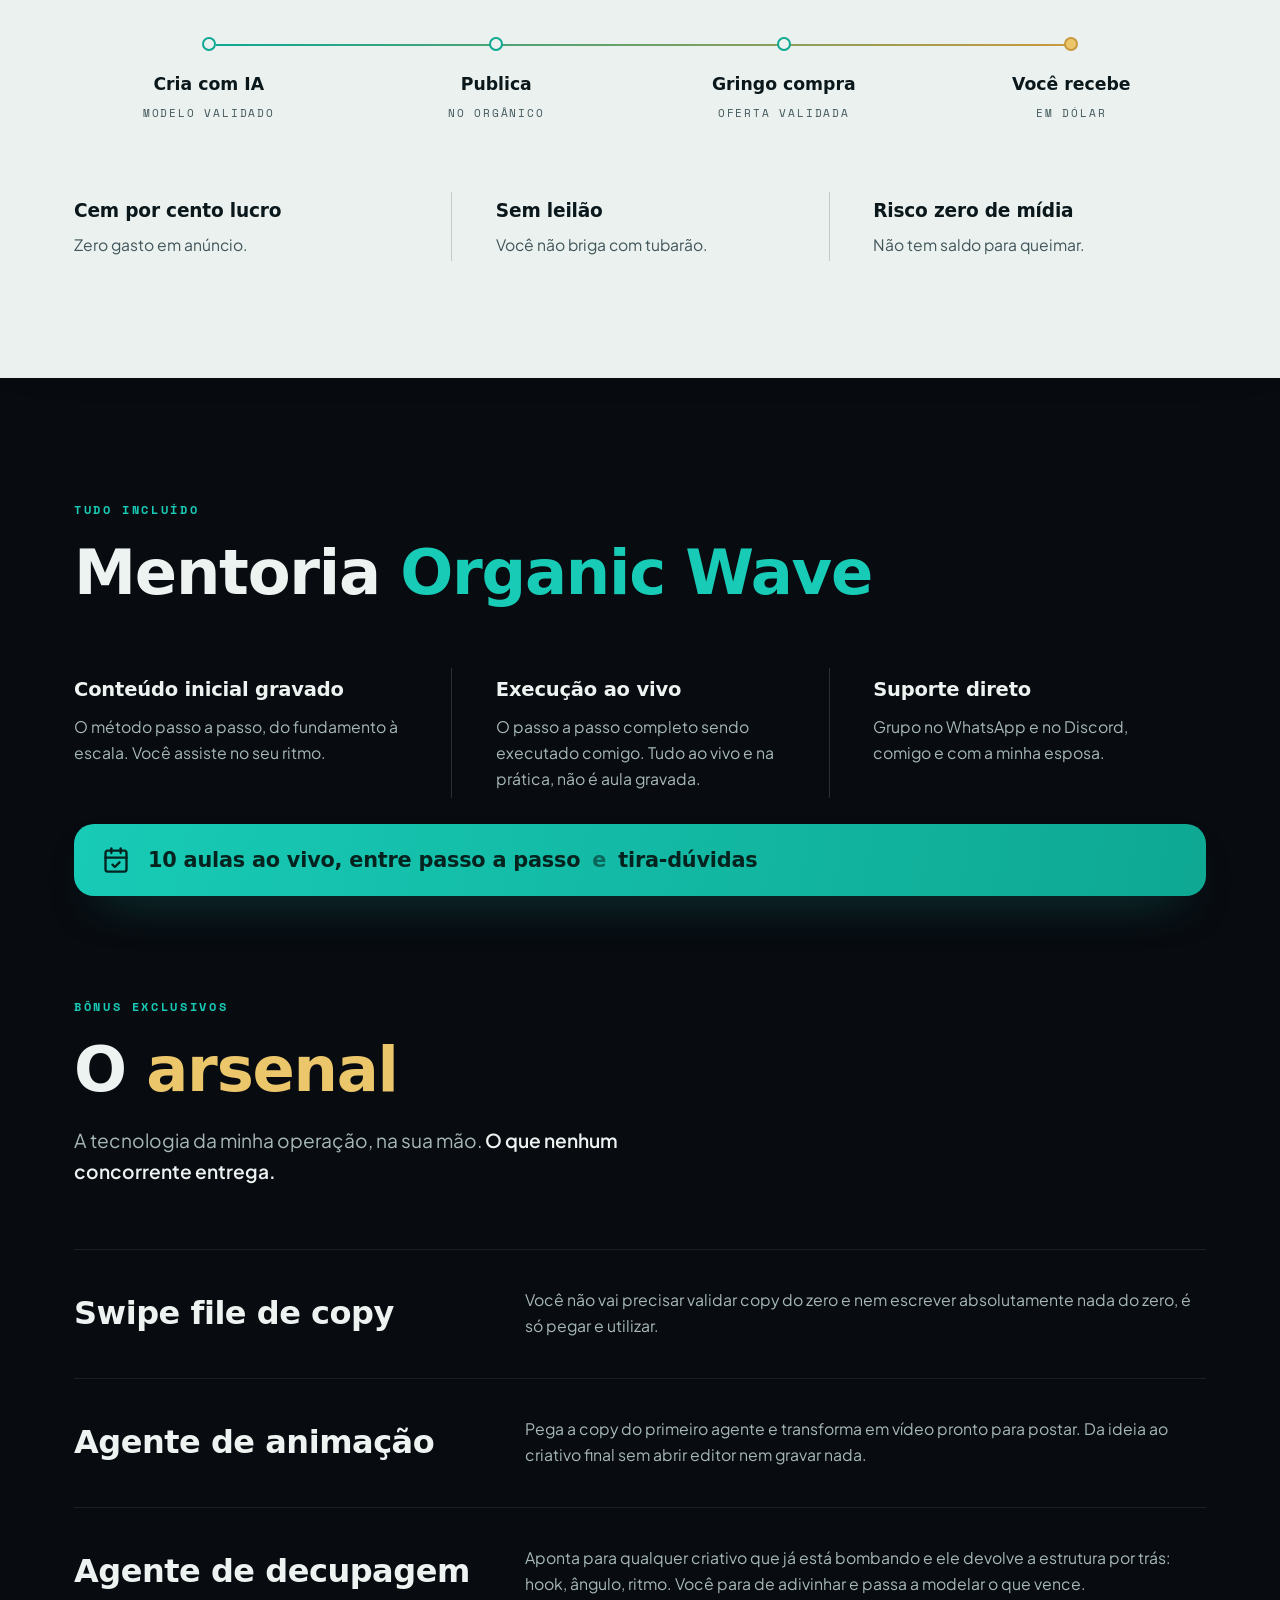
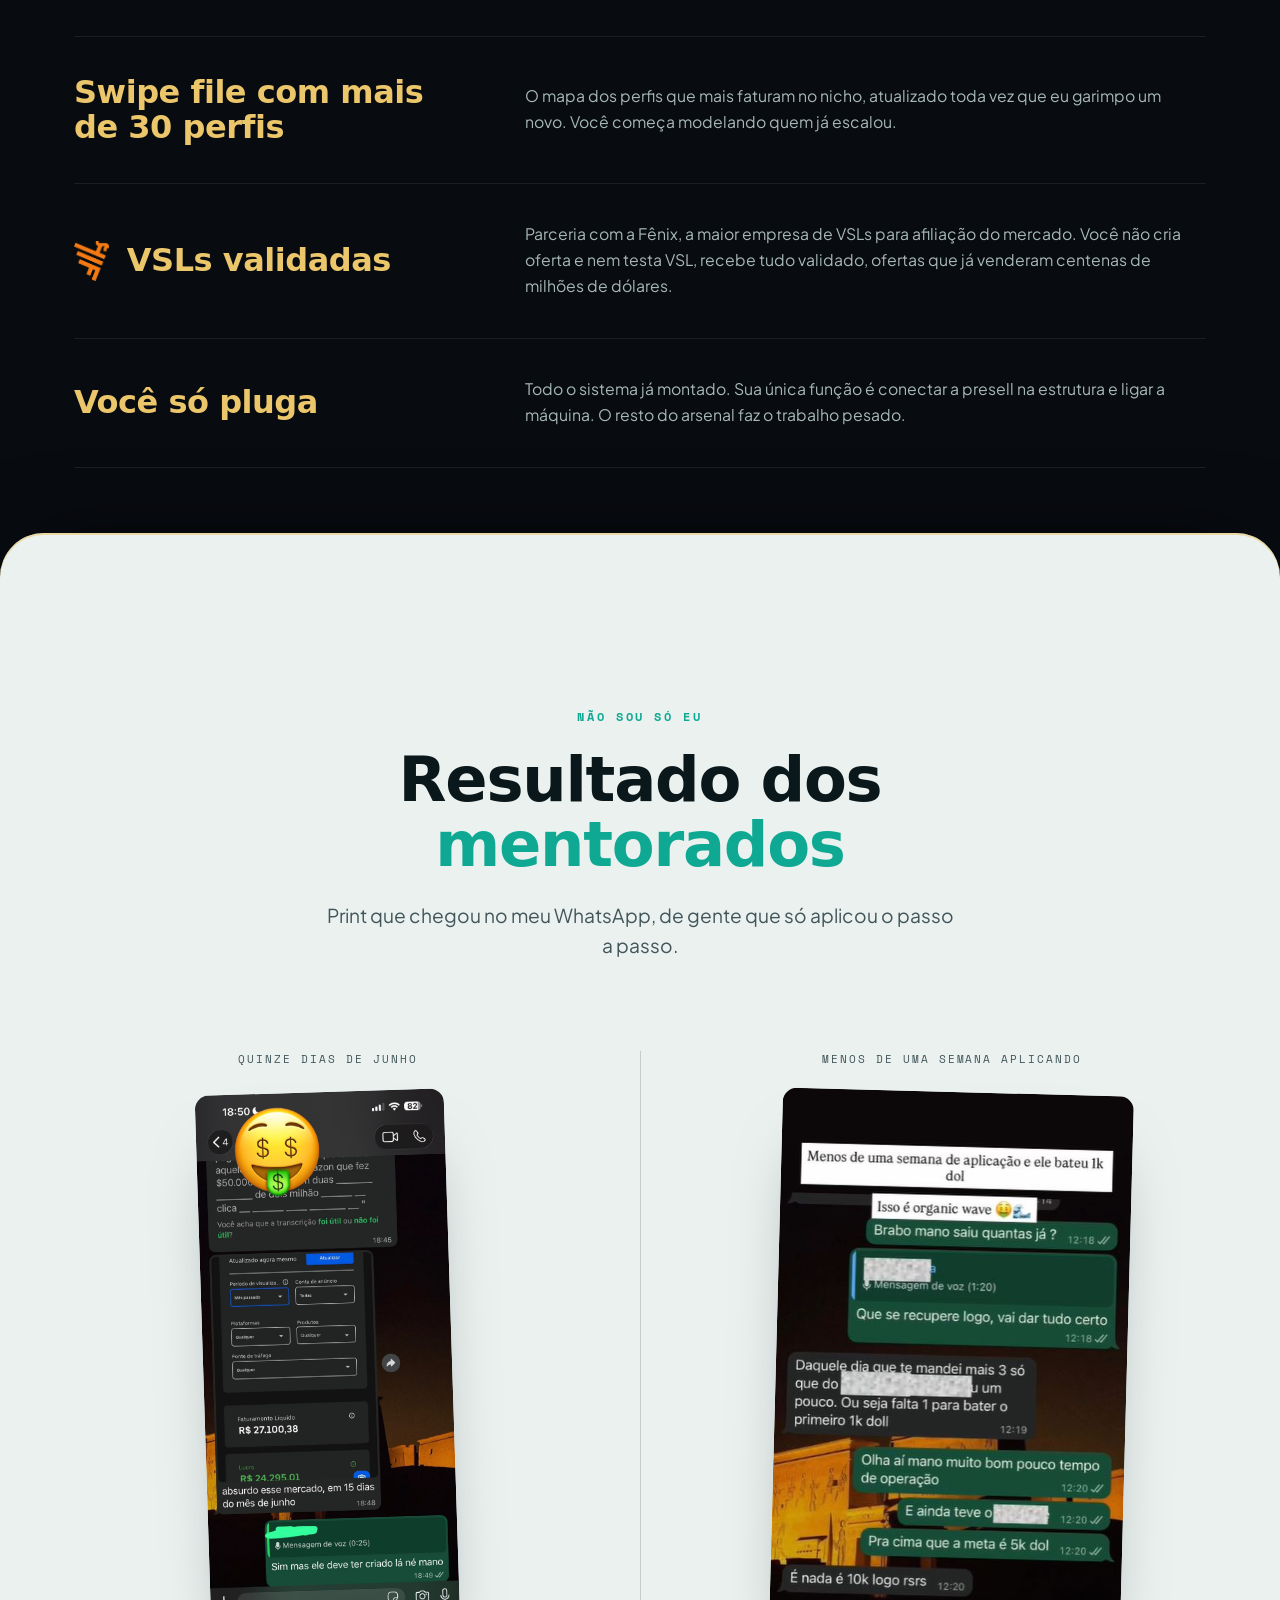
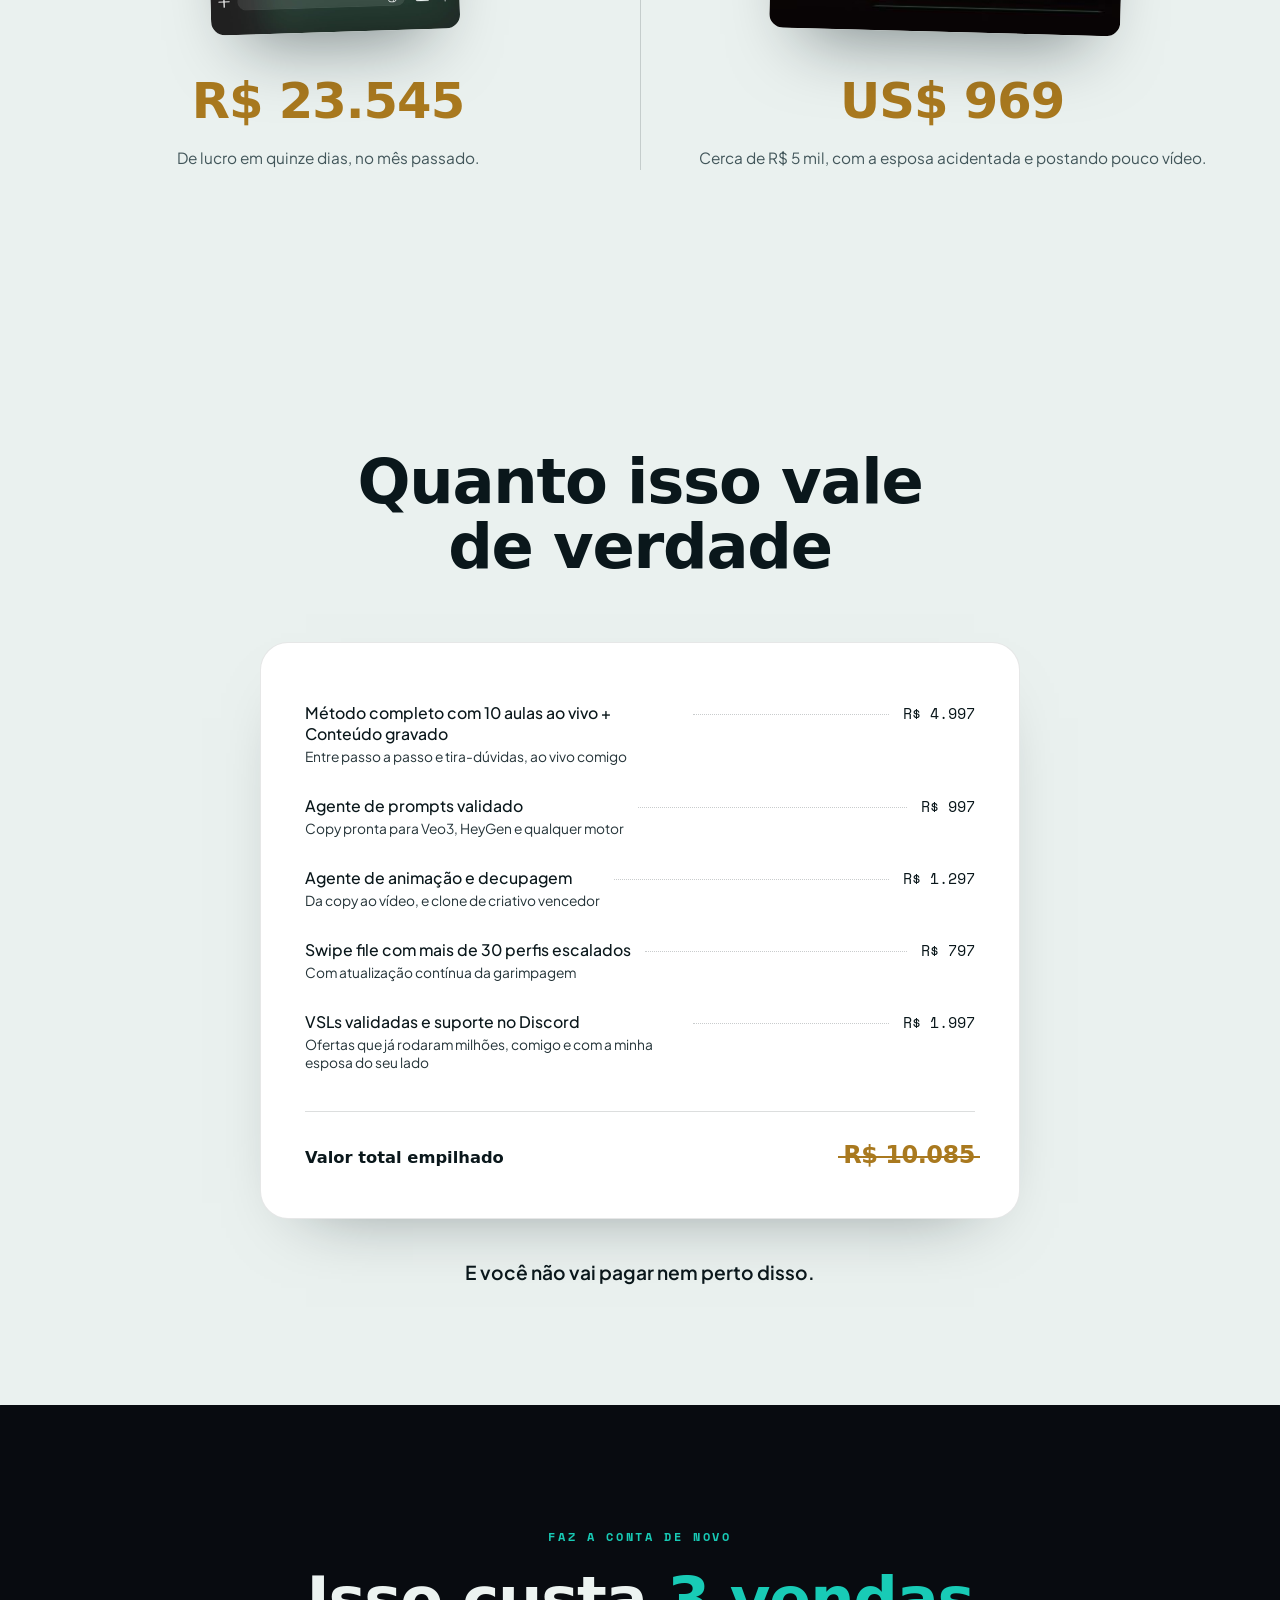
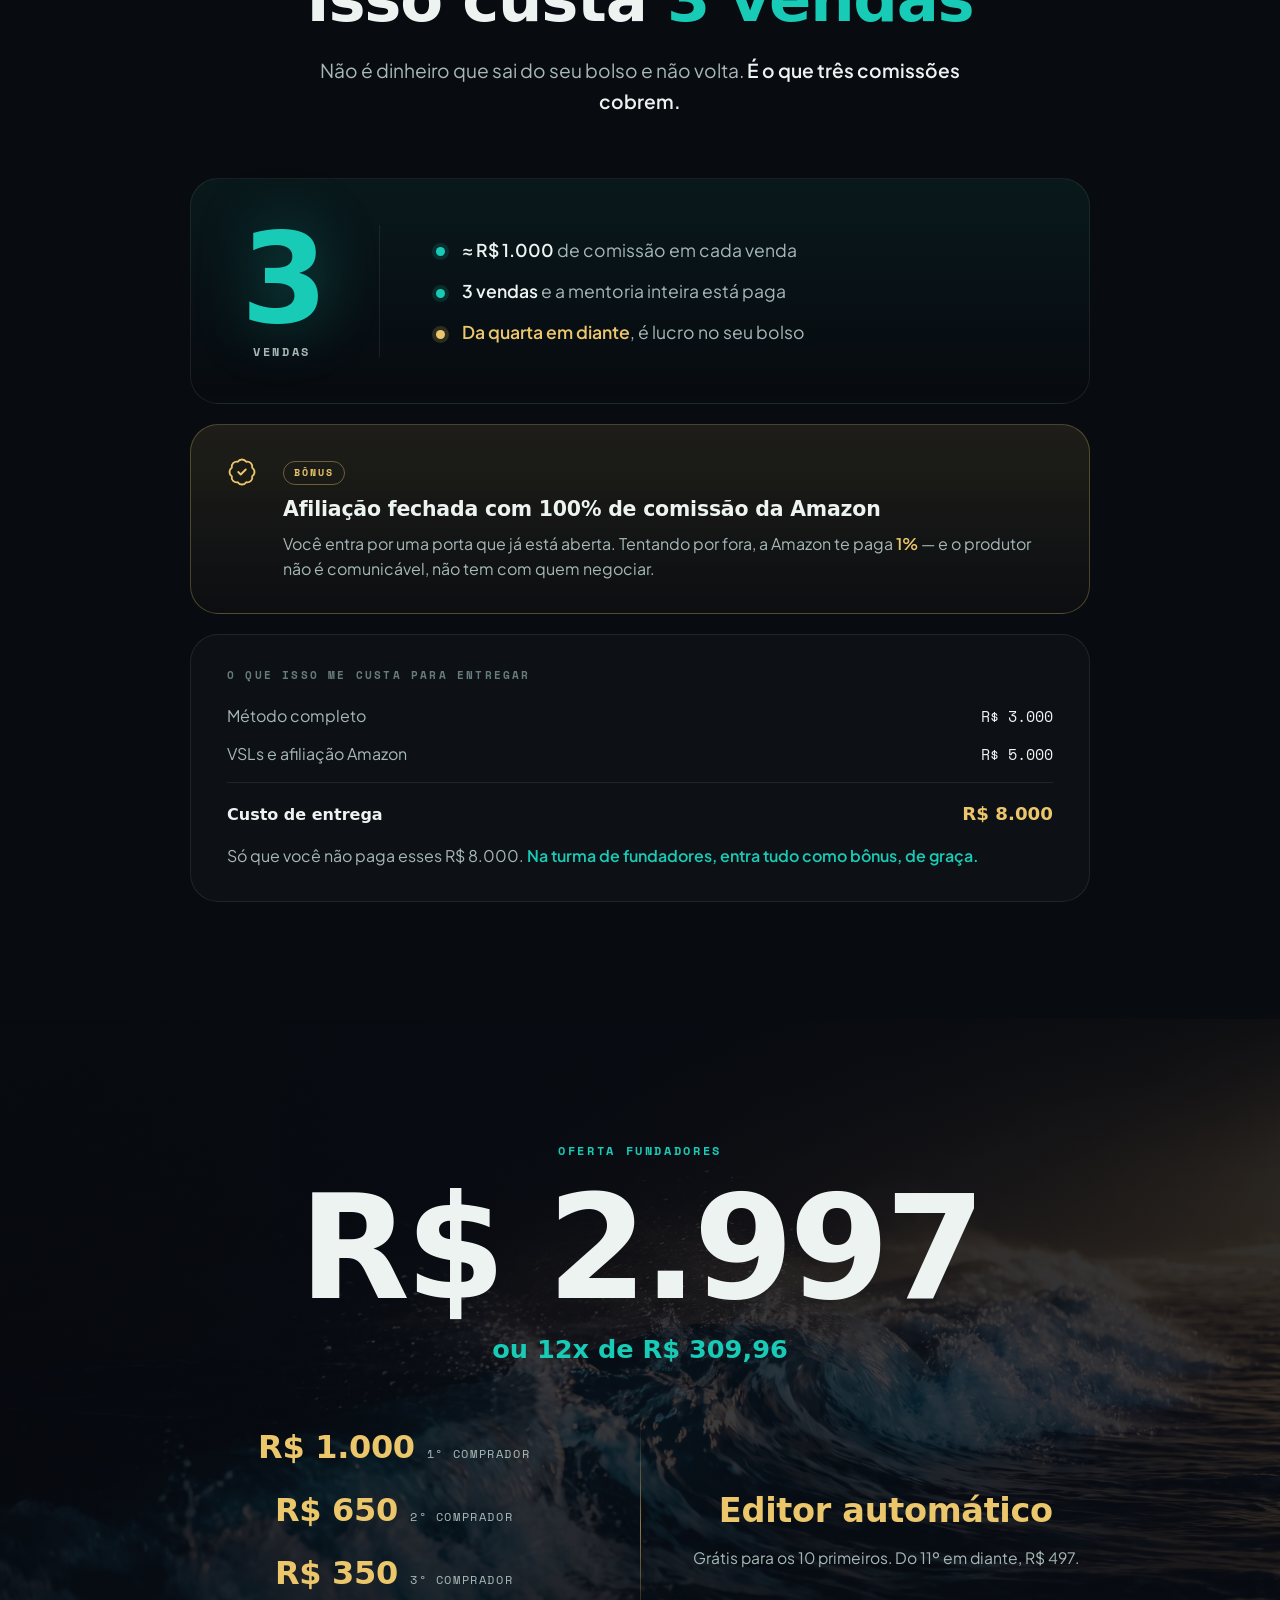
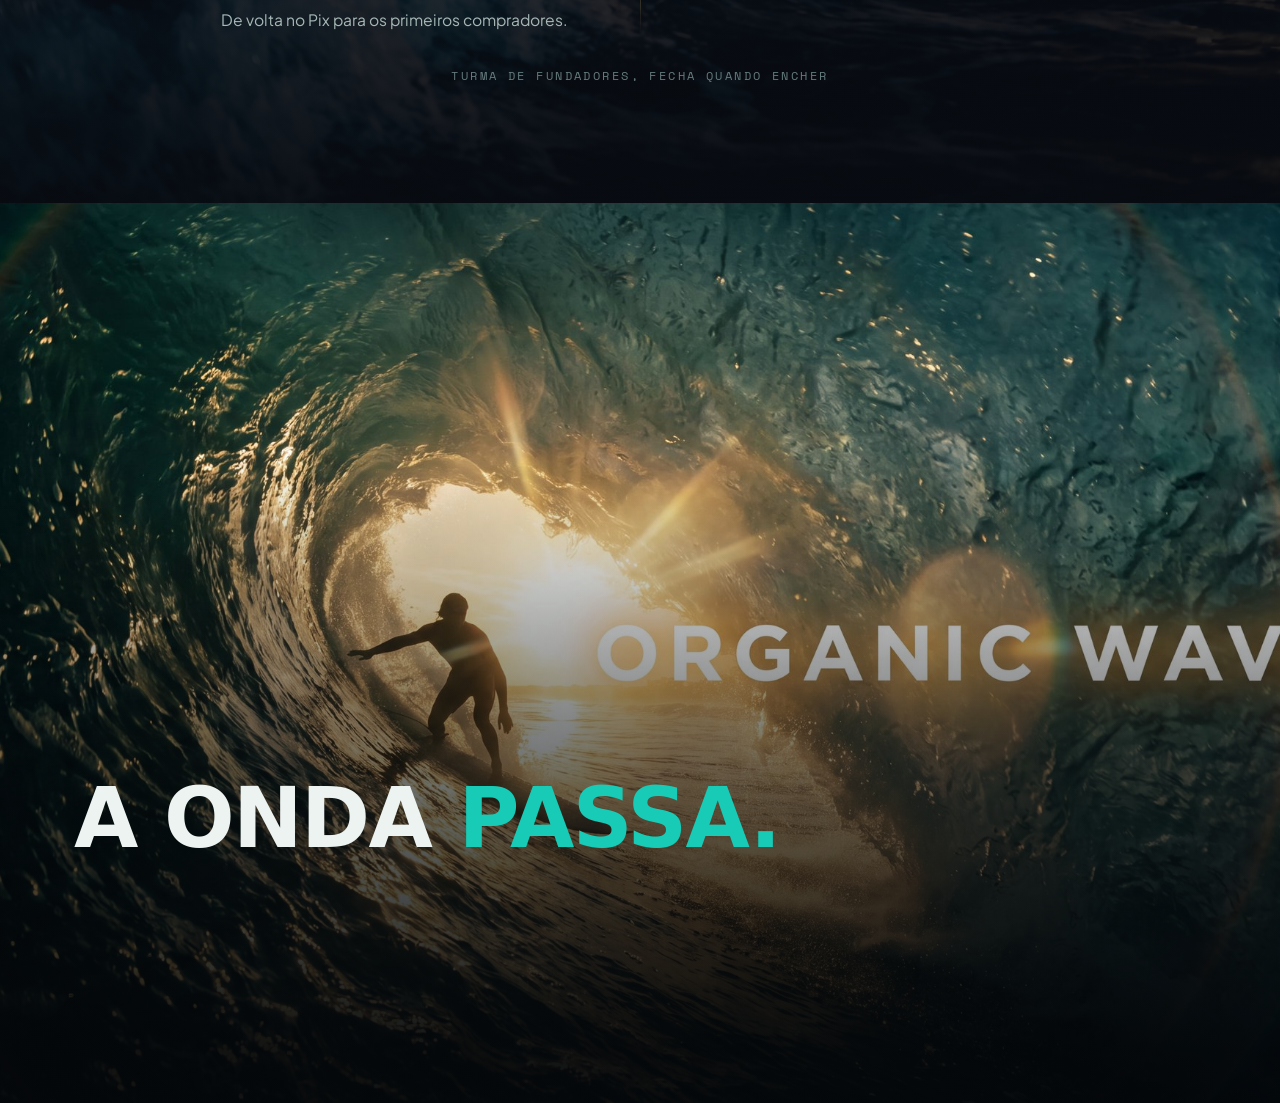
==== commit 0b3e8749: "Deck OW: VSLs Fenix venderam centenas de milhoes de dolares Co-Authored-By: Claude Opus 4.8 <noreply" ====
--- a/apresentacao/index.html
+++ b/apresentacao/index.html
@@ -895,7 +895,7 @@
       </li>
       <li class="arsenal-item arsenal-gold rv">
         <h3 class="arsenal-name"><img src="img/logo_fenix.webp" alt="Fênix" class="fenix-mark" width="40" height="45" decoding="async"> VSLs validadas</h3>
-        <p class="arsenal-text">Parceria com a Fênix, a maior empresa de VSLs para afiliação do mercado. Você não cria oferta e nem testa VSL, recebe tudo validado, ofertas que já venderam milhões de dólares.</p>
+        <p class="arsenal-text">Parceria com a Fênix, a maior empresa de VSLs para afiliação do mercado. Você não cria oferta e nem testa VSL, recebe tudo validado, ofertas que já venderam centenas de milhões de dólares.</p>
       </li>
       <li class="arsenal-item arsenal-gold rv">
         <h3 class="arsenal-name">Você só pluga</h3>
